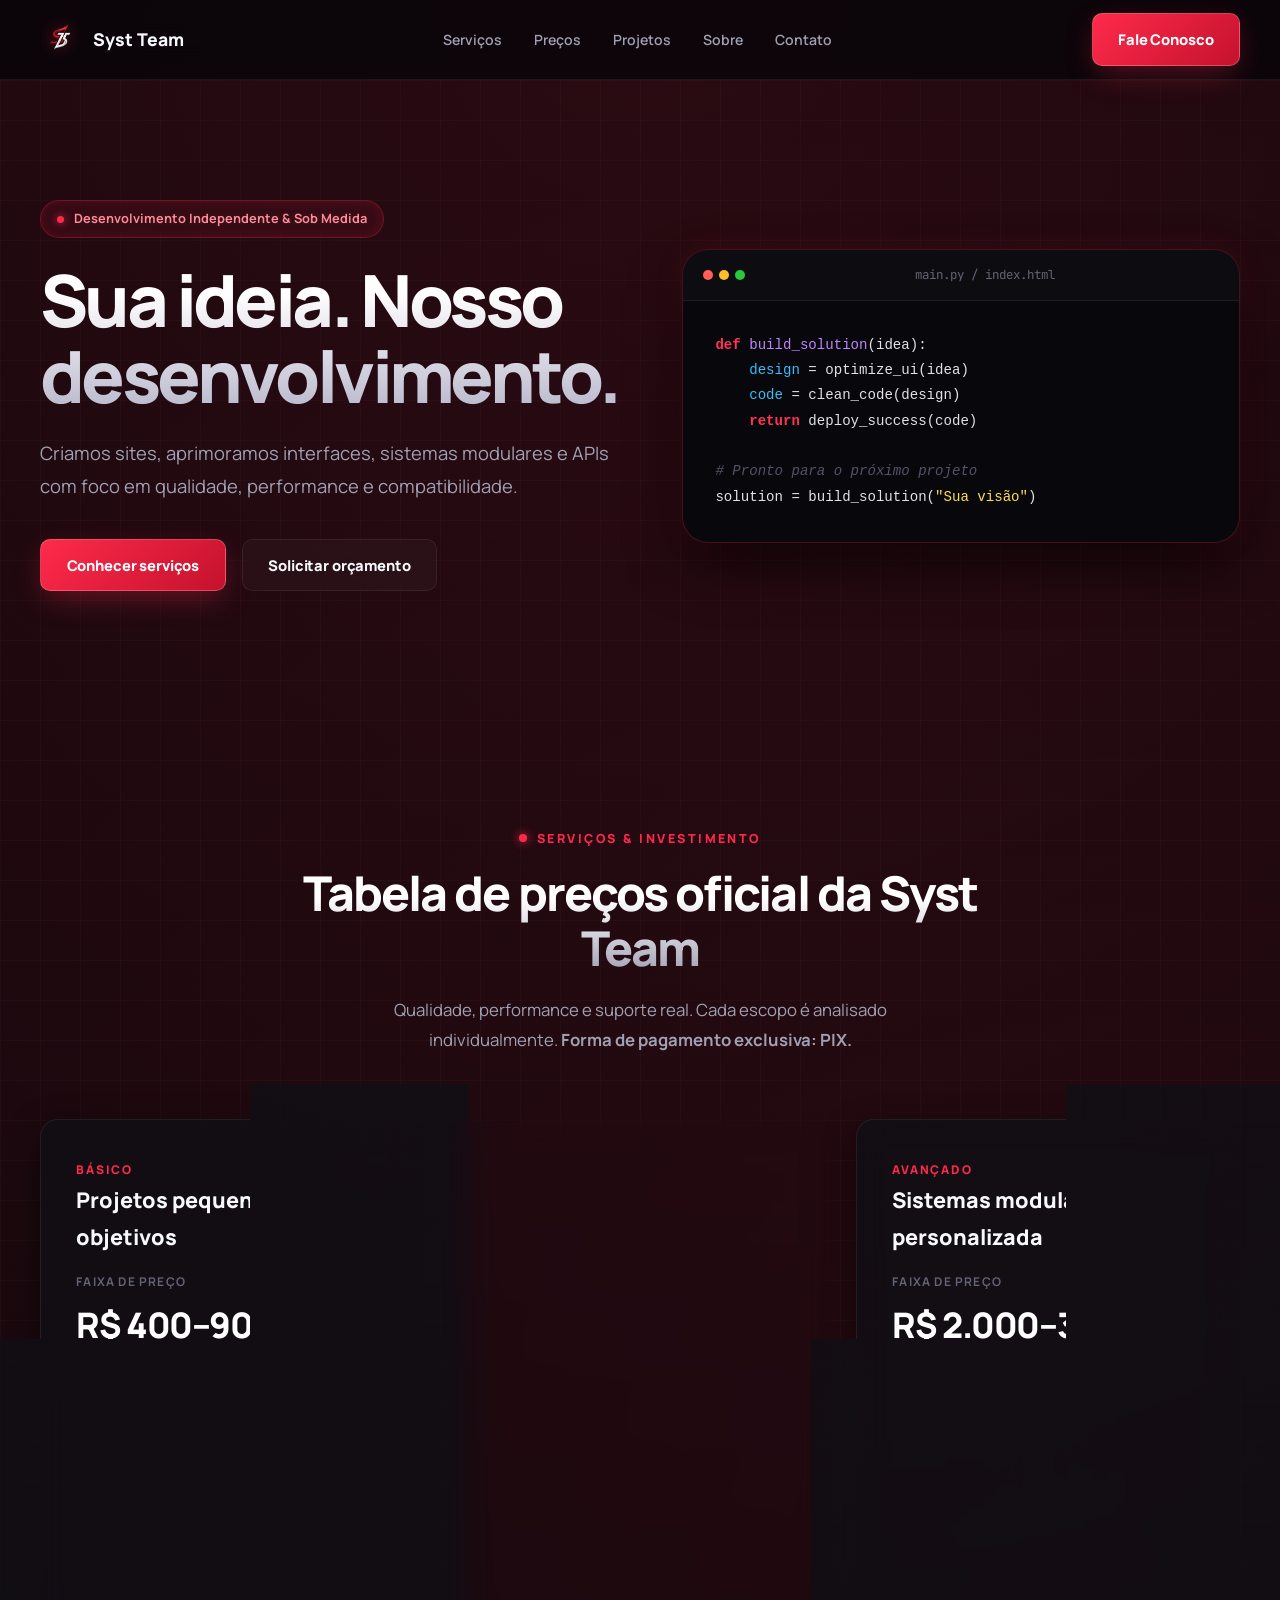
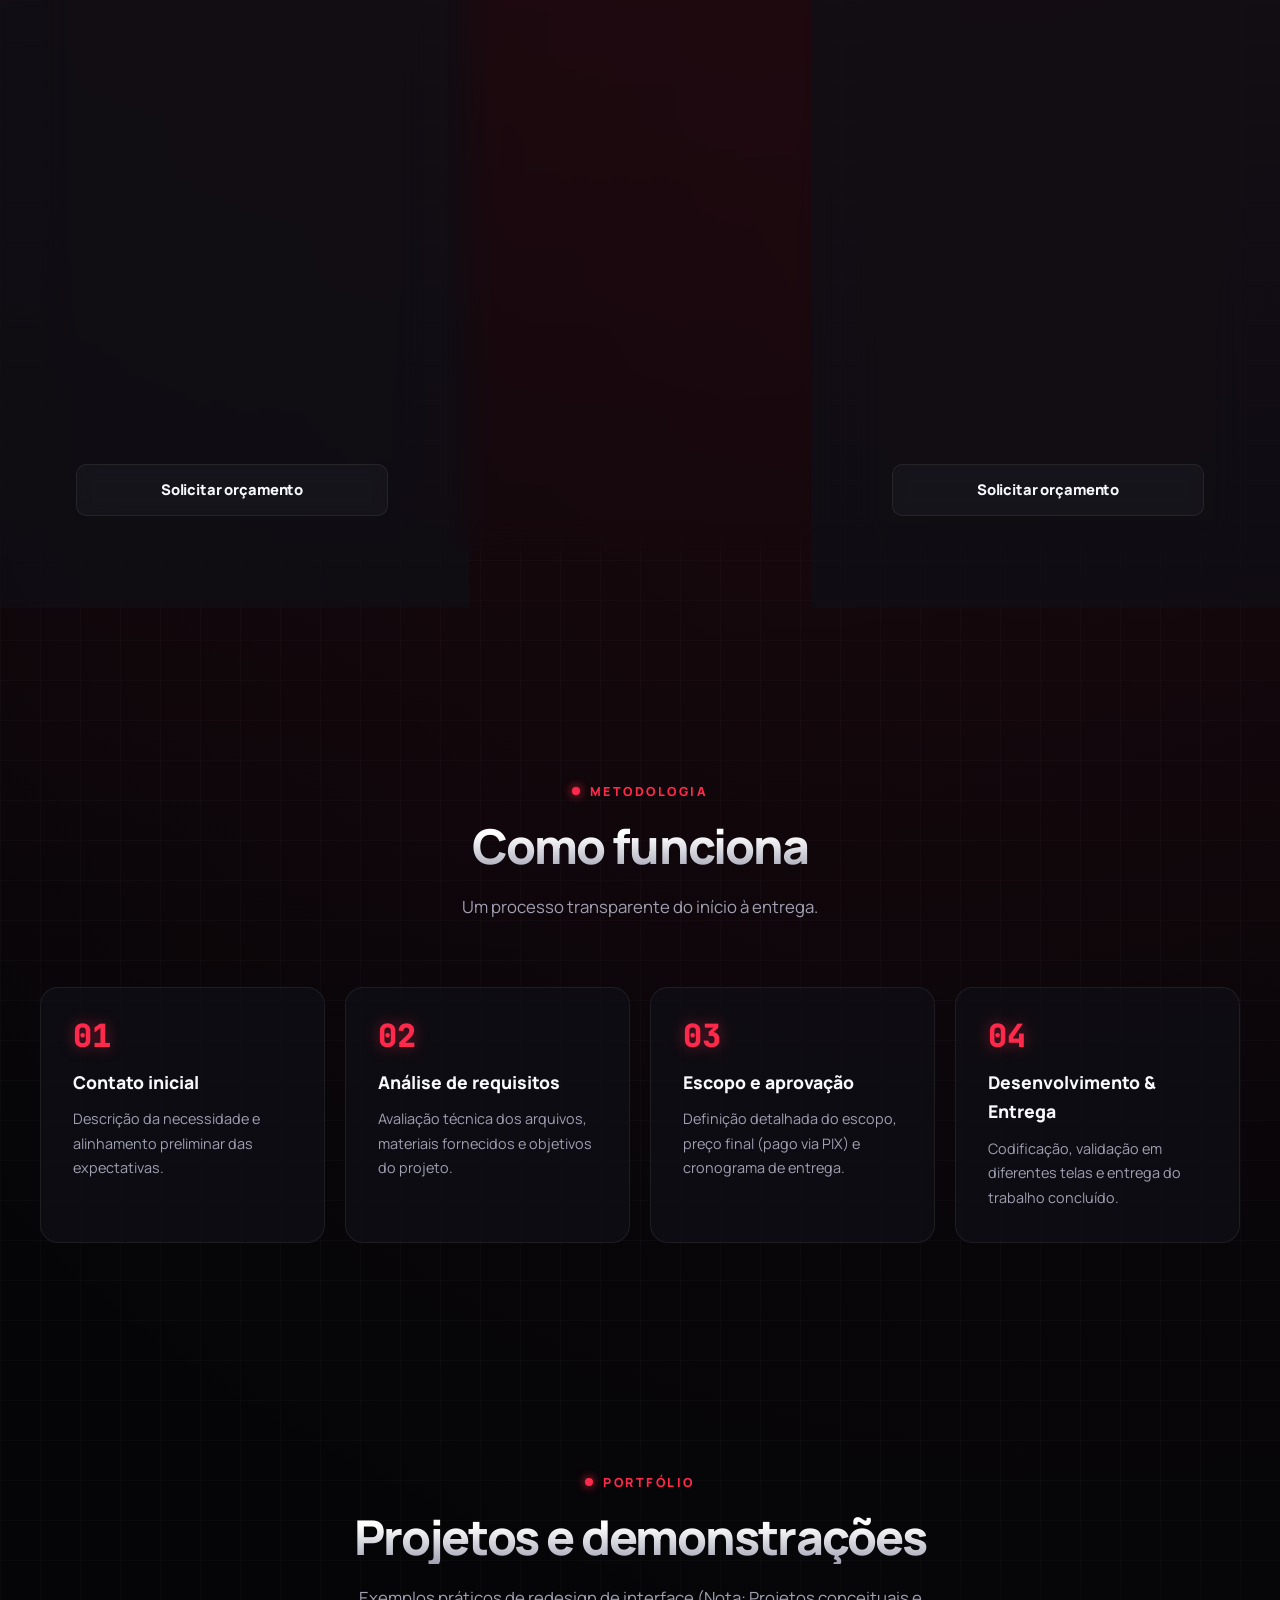
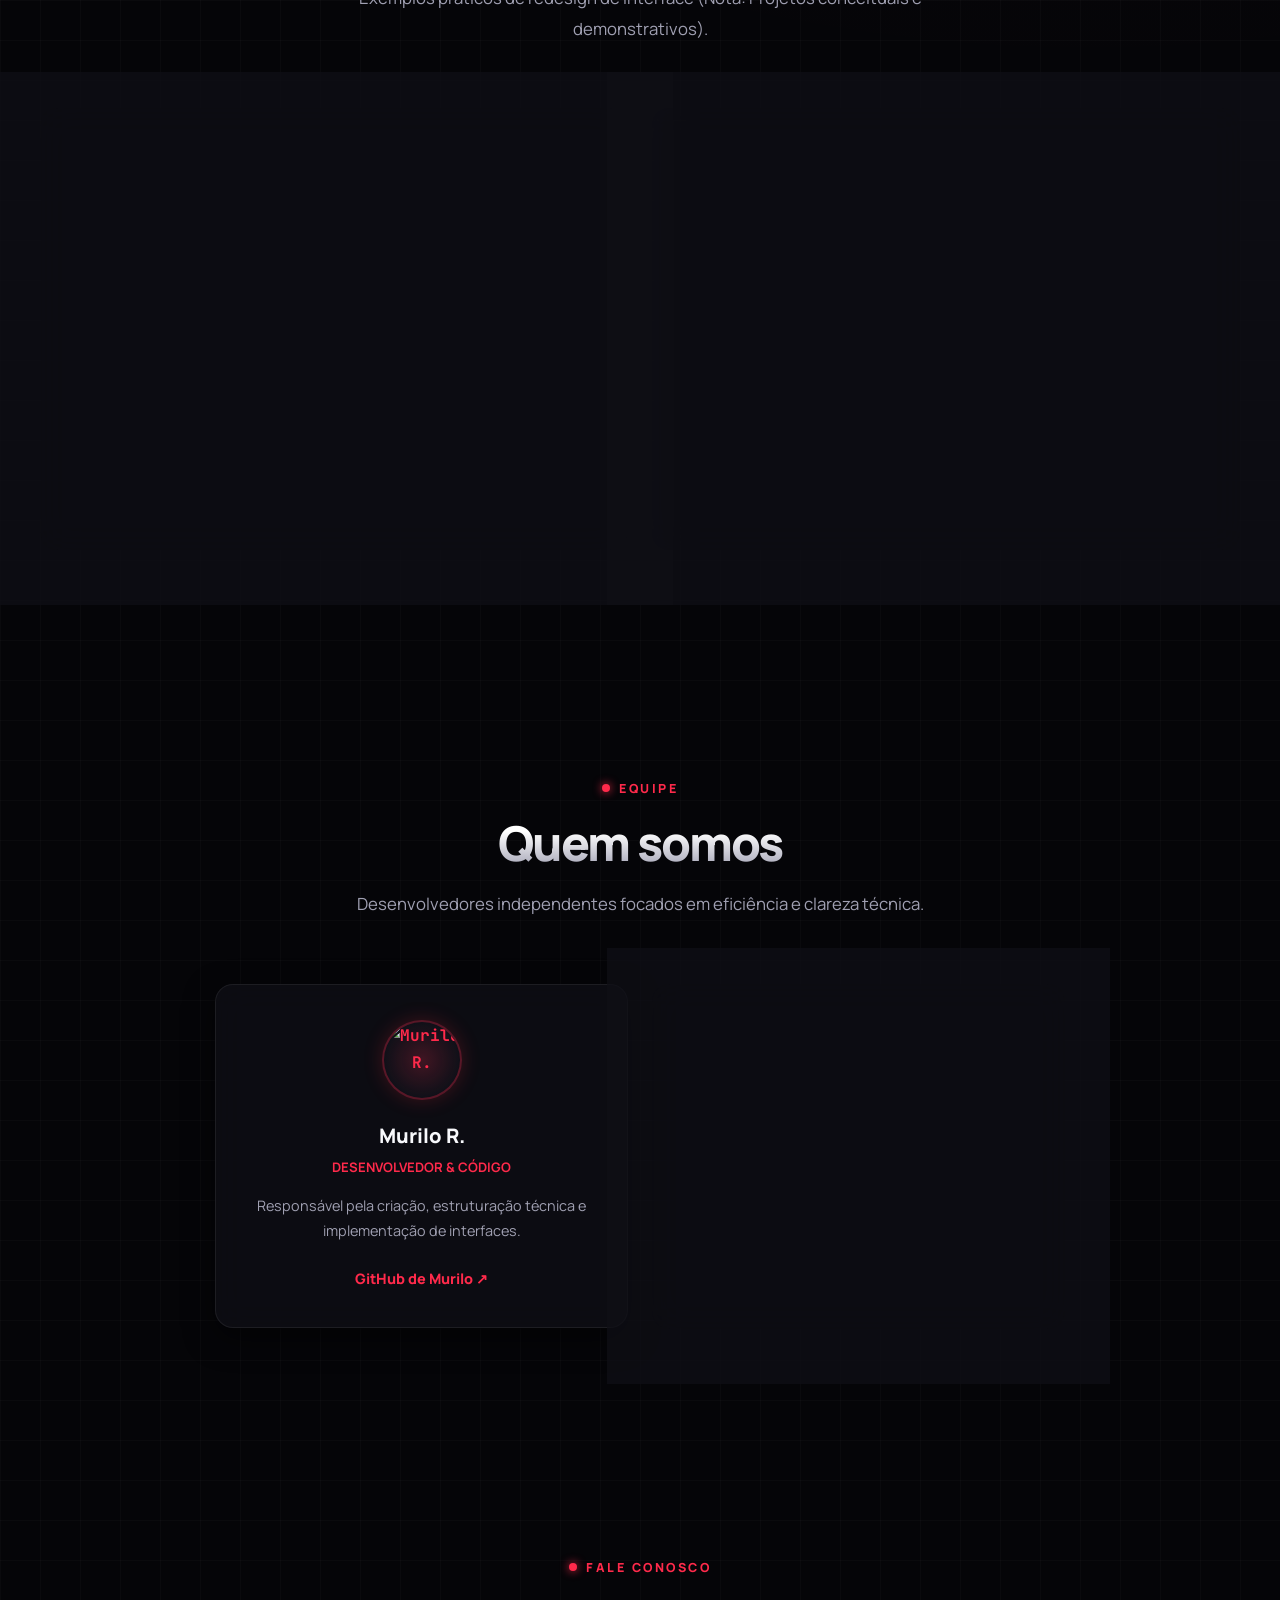
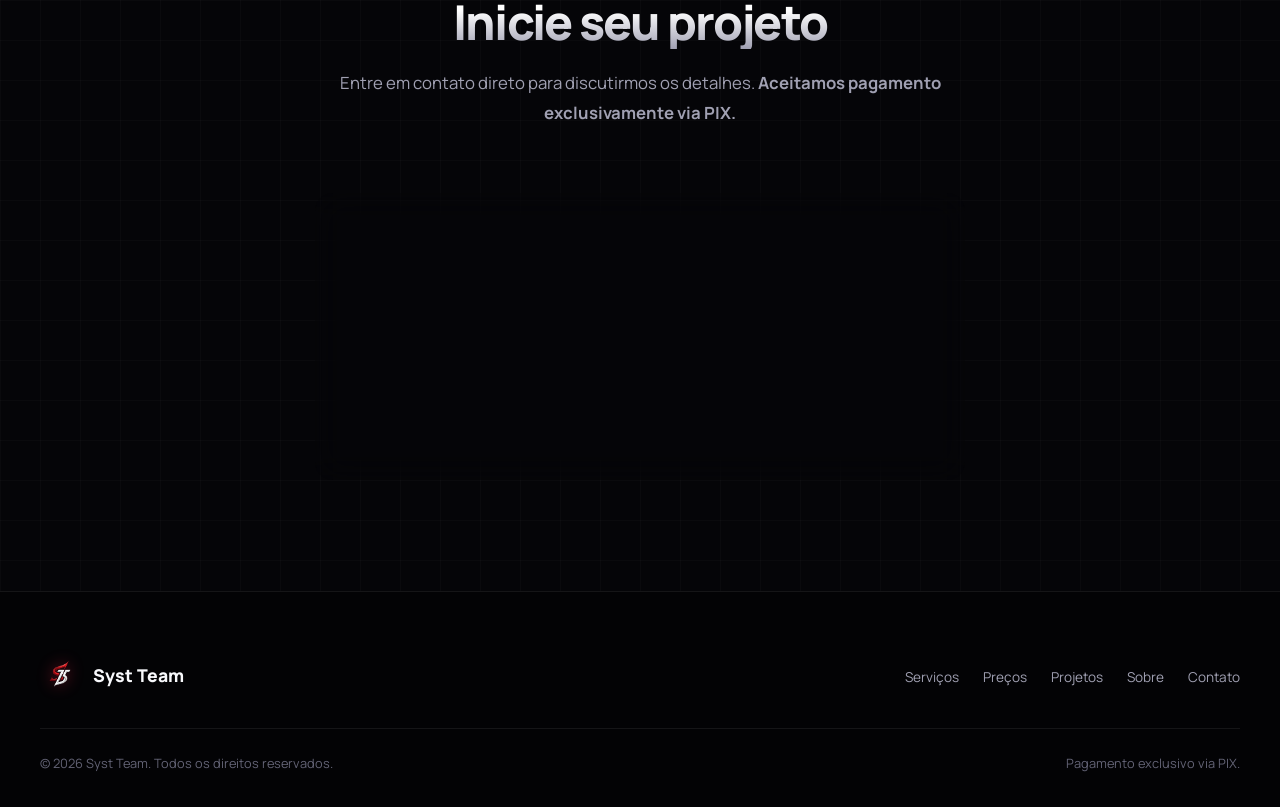
==== index.html @ 9646cb7a "Update index.html" ====
<!DOCTYPE html>
<html lang="pt-BR">
<head>
    <meta charset="UTF-8">
    <meta name="viewport" content="width=device-width, initial-scale=1.0">
    <meta name="theme-color" content="#0b0f0d">
    <title>Syst Team | Desenvolvimento Digital</title>

    <!-- Tipografia Manrope -->
    <link rel="preconnect" href="https://fonts.googleapis.com">
    <link rel="preconnect" href="https://fonts.gstatic.com" crossorigin>
    <link href="https://fonts.googleapis.com/css2?family=Manrope:wght@400;500;600;700;800&display=swap" rel="stylesheet">
    
    <!-- CSS Dinâmico: Já inicia carregando o mobile para evitar flash sem estilo -->
    <link id="theme-style" rel="stylesheet" href="style-mobile.css">

    <script>
        // Detector de Dispositivo / Tela para alternar para PC se necessário
        (function() {
            const isMobile = window.innerWidth <= 899 || /Android|webOS|iPhone|iPad|iPod|BlackBerry|IEMobile|Opera Mini/i.test(navigator.userAgent);
            if (!isMobile) {
                document.getElementById('theme-style').setAttribute('href', 'style-pc.css');
            }
        })();
    </script>

    <style>
        .logo-image { display: block; width: 40px; height: 40px; object-fit: contain; flex-shrink: 0; }
        .about-avatar { overflow: hidden; padding: 0; border-radius: 50%; }
        .about-avatar img { width: 100%; height: 100%; object-fit: cover; }
        .phone-copy-btn { width: 100%; border: 0; color: inherit; font: inherit; text-align: left; cursor: pointer; background: transparent; }
        .phone-copy-btn:focus-visible { outline: 2px solid #ff2a4b; outline-offset: 4px; }
        .phone-copy { display: inline-block; }
        .copy-feedback { display: block; margin-top: 4px; font-size: 0.8em; color: #ff2a4b; }
        
        /* Ajustes para múltiplas categorias nos cards de preço */
        .service-subcategories { display: flex; flex-direction: column; gap: 16px; margin-bottom: 20px; }
        .sub-item { border-top: 1px solid rgba(255, 255, 255, 0.1); padding-top: 12px; }
        .sub-item:first-child { border-top: none; padding-top: 0; }
        .sub-title { font-weight: 700; font-size: 0.95rem; color: #fff; margin-bottom: 4px; display: block; }
        .sub-price { color: #ff2a4b; font-weight: 600; font-size: 0.9rem; margin-left: 6px; }
        .sub-desc { font-size: 0.85rem; color: #aaa; margin: 0; }
    </style>
</head>
<body>

    <!-- 1. CABEÇALHO -->
    <header class="header" id="topo">
        <div class="container header-container">
            <a href="#topo" class="logo" aria-label="Syst Team, início">
                <img src="Syst_Logo.png" alt="Logo Syst Team" class="logo-image">
                <span class="logo-text">Syst Team</span>
            </a>

            <!-- Navegação desktop -->
            <nav class="nav-desktop" aria-label="Navegação principal">
                <ul class="nav-list">
                    <li><a href="#servicos" class="nav-link">Serviços</a></li>
                    <li><a href="#precos" class="nav-link">Preços</a></li>
                    <li><a href="#projetos" class="nav-link">Projetos</a></li>
                    <li><a href="#sobre" class="nav-link">Sobre</a></li>
                    <li><a href="#contato" class="nav-link">Contato</a></li>
                </ul>
            </nav>

            <div class="header-action">
                <a href="#contato" class="btn btn-primary">Fale Conosco</a>
            </div>

            <!-- Menu mobile -->
            <label for="menu-toggle" class="menu-btn" aria-label="Abrir menu">
                <span class="menu-icon"></span>
            </label>
            <input type="checkbox" id="menu-toggle" class="menu-toggle">

            <nav class="nav-mobile" aria-label="Navegação mobile">
                <ul class="nav-mobile-list">
                    <li><a href="#servicos" class="nav-mobile-link">Serviços</a></li>
                    <li><a href="#precos" class="nav-mobile-link">Preços</a></li>
                    <li><a href="#projetos" class="nav-mobile-link">Projetos</a></li>
                    <li><a href="#sobre" class="nav-mobile-link">Sobre</a></li>
                    <li><a href="#contato" class="nav-mobile-link">Contato</a></li>
                </ul>
            </nav>
        </div>
    </header>

    <main>
        <!-- 2. HERO -->
        <section class="hero">
            <div class="container hero-container">
                <div class="hero-content">
                    <span class="badge">Desenvolvimento Independente &amp; Sob Medida</span>
                    <h1 class="hero-title">Sua ideia. Nosso desenvolvimento.</h1>
                    <p class="hero-description">Criamos sites, aprimoramos interfaces, sistemas modulares e APIs com foco em qualidade, performance e compatibilidade.</p>
                    <div class="hero-buttons">
                        <a href="#servicos" class="btn btn-primary">Conhecer serviços</a>
                        <a href="#contato" class="btn btn-outline">Solicitar orçamento</a>
                    </div>
                </div>

                <div class="hero-visual" aria-hidden="true">
                    <div class="code-window">
                        <div class="window-header">
                            <span class="dot red"></span>
                            <span class="dot yellow"></span>
                            <span class="dot green"></span>
                            <span class="window-title">main.py / index.html</span>
                        </div>
                        <div class="window-body">
<pre><code><span class="token-keyword">def</span> <span class="token-func">build_solution</span>(idea):
    <span class="token-var">design</span> = optimize_ui(idea)
    <span class="token-var">code</span> = clean_code(design)
    <span class="token-keyword">return</span> deploy_success(code)

<span class="token-comment"># Pronto para o próximo projeto</span>
solution = build_solution(<span class="token-string">"Sua visão"</span>)</code></pre>
                        </div>
                    </div>
                </div>
            </div>
        </section>

        <!-- 3. SERVIÇOS E PREÇOS -->
        <section class="services section" id="servicos">
            <div class="container">
                <div class="section-header" id="precos">
                    <span class="section-tag">Serviços &amp; Investimento</span>
                    <h2 class="section-title">Tabela de preços oficial da Syst Team</h2>
                    <p class="section-subtitle">Qualidade, performance e suporte real. Cada escopo é analisado individualmente. <strong>Forma de pagamento exclusiva: PIX.</strong></p>
                </div>

                <div class="services-grid">
                    <!-- PLANO BÁSICO -->
                    <article class="card service-card">
                        <div class="card-header">
                            <span class="service-category">Básico</span>
                            <h3 class="service-title">Projetos pequenos e objetivos</h3>
                        </div>
                        <div class="card-body">
                            <div class="price-tag">
                                <span class="price-label">Faixa de preço</span>
                                <span class="price-value">R$ 400–900</span>
                            </div>
                            <p class="service-desc">Serviços incluídos nesta categoria:</p>
                            
                            <div class="service-subcategories">
                                <div class="sub-item">
                                    <span class="sub-title">Redesign de interface <span class="sub-price">R$ 400–800</span></span>
                                    <p class="sub-desc">Melhorias visuais em páginas existentes, CSS, responsividade e organização dos componentes.</p>
                                </div>
                                <div class="sub-item">
                                    <span class="sub-title">Landing page personalizada <span class="sub-price">R$ 600–900</span></span>
                                    <p class="sub-desc">Página única com identidade visual, seções, botões e links funcionais.</p>
                                </div>
                                <div class="sub-item">
                                    <span class="sub-title">Correções e otimização <span class="sub-price">R$ 400–700</span></span>
                                    <p class="sub-desc">Correção de bugs, ajustes de layout e melhorias pontuais de desempenho.</p>
                                </div>
                                <div class="sub-item">
                                    <span class="sub-title">Integração simples com WhatsApp <span class="sub-price">R$ 400–600</span></span>
                                    <p class="sub-desc">Botões de contato, mensagens pré-preenchidas e links dinâmicos.</p>
                                </div>
                            </div>

                            <ul class="service-notes">
                                <li><span>✓</span> <strong>Pagamento único via PIX.</strong></li>
                            </ul>
                        </div>
                        <div class="card-footer">
                            <a href="#contato" class="btn btn-outline full-width">Solicitar orçamento</a>
                        </div>
                    </article>

                    <!-- PLANO INTERMEDIÁRIO -->
                    <article class="card service-card featured-card">
                        <div class="card-header">
                            <span class="service-category">Intermediário</span>
                            <h3 class="service-title">Sites completos e funcionalidades personalizadas</h3>
                        </div>
                        <div class="card-body">
                            <div class="price-tag">
                                <span class="price-label">Faixa de preço</span>
                                <span class="price-value">R$ 900–2.000</span>
                            </div>
                            <p class="service-desc">Serviços incluídos nesta categoria:</p>

                            <div class="service-subcategories">
                                <div class="sub-item">
                                    <span class="sub-title">Site institucional personalizado <span class="sub-price">R$ 1.200–2.000</span></span>
                                    <p class="sub-desc">Múltiplas páginas, navegação, responsividade, identidade visual e formulários.</p>
                                </div>
                                <div class="sub-item">
                                    <span class="sub-title">Painel administrativo <span class="sub-price">R$ 1.200–2.000</span></span>
                                    <p class="sub-desc">Interface administrativa, listagens, formulários e operações CRUD básicas (quando compatíveis com o backend).</p>
                                </div>
                                <div class="sub-item">
                                    <span class="sub-title">Integração com servidor ou API <span class="sub-price">R$ 900–1.800</span></span>
                                    <p class="sub-desc">Comunicação com endpoints existentes, tratamento de respostas, erros e validação de dados.</p>
                                </div>
                                <div class="sub-item">
                                    <span class="sub-title">Automação de formulários e pedidos <span class="sub-price">R$ 900–1.800</span></span>
                                    <p class="sub-desc">Fluxos de envio, validação, organização de pedidos e integração com serviços existentes.</p>
                                </div>
                            </div>

                            <ul class="service-notes">
                                <li><span>✓</span> <strong>Pagamento único via PIX.</strong></li>
                            </ul>
                        </div>
                        <div class="card-footer">
                            <a href="#contato" class="btn btn-primary full-width">Solicitar orçamento</a>
                        </div>
                    </article>

                    <!-- PLANO AVANÇADO -->
                    <article class="card service-card">
                        <div class="card-header">
                            <span class="service-category">Avançado</span>
                            <h3 class="service-title">Sistemas modulares e lógica personalizada</h3>
                        </div>
                        <div class="card-body">
                            <div class="price-tag">
                                <span class="price-label">Faixa de preço</span>
                                <span class="price-value">R$ 2.000–3.500</span>
                            </div>
                            <p class="service-desc">Serviços incluídos nesta categoria:</p>

                            <div class="service-subcategories">
                                <div class="sub-item">
                                    <span class="sub-title">Sistema web sob medida <span class="sub-price">R$ 2.000–3.500</span></span>
                                    <p class="sub-desc">Aplicação com múltiplos módulos, regras de negócio e fluxos personalizados, dentro de escopo definido.</p>
                                </div>
                                <div class="sub-item">
                                    <span class="sub-title">Painel com autenticação e permissões <span class="sub-price">R$ 2.000–3.500</span></span>
                                    <p class="sub-desc">Login, sessões, controle de acesso e área administrativa com backend e persistência compatíveis.</p>
                                </div>
                                <div class="sub-item">
                                    <span class="sub-title">Integração avançada com API <span class="sub-price">R$ 2.000–3.500</span></span>
                                    <p class="sub-desc">Integração entre módulos, múltiplos endpoints, tratamento de falhas e sincronização de dados de escopo limitado.</p>
                                </div>
                                <div class="sub-item">
                                    <span class="sub-title">Sistema de pedidos com painel <span class="sub-price">R$ 2.500–3.500</span></span>
                                    <p class="sub-desc">Interface de pedidos, gerenciamento administrativo e integração com um servidor existente.</p>
                                </div>
                            </div>

                            <ul class="service-notes">
                                <li><span>✓</span> <strong>Pagamento único via PIX.</strong></li>
                            </ul>
                        </div>
                        <div class="card-footer">
                            <a href="#contato" class="btn btn-outline full-width">Solicitar orçamento</a>
                        </div>
                    </article>
                </div>
            </div>
        </section>

        <!-- 4. COMO FUNCIONA -->
        <section class="process section">
            <div class="container">
                <div class="section-header">
                    <span class="section-tag">Metodologia</span>
                    <h2 class="section-title">Como funciona</h2>
                    <p class="section-subtitle">Um processo transparente do início à entrega.</p>
                </div>

                <div class="process-grid">
                    <div class="process-step">
                        <span class="step-number">01</span>
                        <h3 class="step-title">Contato inicial</h3>
                        <p class="step-desc">Descrição da necessidade e alinhamento preliminar das expectativas.</p>
                    </div>
                    <div class="process-step">
                        <span class="step-number">02</span>
                        <h3 class="step-title">Análise de requisitos</h3>
                        <p class="step-desc">Avaliação técnica dos arquivos, materiais fornecidos e objetivos do projeto.</p>
                    </div>
                    <div class="process-step">
                        <span class="step-number">03</span>
                        <h3 class="step-title">Escopo e aprovação</h3>
                        <p class="step-desc">Definição detalhada do escopo, preço final (pago via PIX) e cronograma de entrega.</p>
                    </div>
                    <div class="process-step">
                        <span class="step-number">04</span>
                        <h3 class="step-title">Desenvolvimento &amp; Entrega</h3>
                        <p class="step-desc">Codificação, validação em diferentes telas e entrega do trabalho concluído.</p>
                    </div>
                </div>
            </div>
        </section>

        <!-- 5. PROJETOS E DEMONSTRAÇÕES -->
        <section class="projects section" id="projetos">
            <div class="container">
                <div class="section-header">
                    <span class="section-tag">Portfólio</span>
                    <h2 class="section-title">Projetos e demonstrações</h2>
                    <p class="section-subtitle">Exemplos práticos de redesign de interface (Nota: Projetos conceituais e demonstrativos).</p>
                </div>

                <div class="projects-grid">
                    <div class="card project-card">
                        <div class="project-image-wrapper">
                            <img src="Cafeteria_Antes.png" alt="Cafeteria Antes">
                        </div>
                        <div class="project-content">
                            <span class="service-category">Conceito · Cafeteria Local</span>
                            <h3 class="project-title">Cafeteria Local (Antes)</h3>
                            <p class="project-desc">Estrutura original simulada com layout engessado e problemas de responsividade.</p>
                            <a href="Cafeteria_Antes.html" class="project-link" target="_blank" rel="noopener noreferrer">Ver Versão Desatualizada &rarr;</a>
                        </div>
                    </div>

                    <div class="card project-card">
                        <div class="project-image-wrapper">
                            <img src="Cafeteria_Depois.png" alt="Cafeteria Depois">
                        </div>
                        <div class="project-content">
                            <span class="service-category">Conceito · Cafeteria Local</span>
                            <h3 class="project-title">Cafeteria Local (Depois)</h3>
                            <p class="project-desc">Redesign completo aplicado com melhorias reais de interface e paleta moderna.</p>
                            <a href="Cafeteria_Depois.html" class="project-link" target="_blank" rel="noopener noreferrer">Ver Versão Moderna e Atualizada &rarr;</a>
                        </div>
                    </div>
                </div>
            </div>
        </section>

        <!-- 6. QUEM SOMOS -->
        <section class="about section" id="sobre">
            <div class="container">
                <div class="section-header">
                    <span class="section-tag">Equipe</span>
                    <h2 class="section-title">Quem somos</h2>
                    <p class="section-subtitle">Desenvolvedores independentes focados em eficiência e clareza técnica.</p>
                </div>

                <div class="about-grid">
                    <div class="card about-card">
                        <div class="about-avatar">
                            <img src="https://github.com/ribasdev22.png" alt="Murilo R.">
                        </div>
                        <h3 class="about-name">Murilo R.</h3>
                        <p class="about-role">Desenvolvedor &amp; Código</p>
                        <p class="about-bio">Responsável pela criação, estruturação técnica e implementação de interfaces.</p>
                        <a class="project-link" href="https://github.com/ribasdev22" target="_blank" rel="noopener noreferrer">GitHub de Murilo ↗</a>
                    </div>

                    <div class="card about-card">
                        <div class="about-avatar">
                            <img src="Juliano_pfp.png" alt="Juliano S.">
                        </div>
                        <h3 class="about-name">Juliano S.</h3>
                        <p class="about-role">Atendimento &amp; Relacionamento</p>
                        <p class="about-bio">Responsável pelo primeiro contato, alinhamento de expectativas e suporte.</p>
                        <a class="project-link" href="https://instagram.com/jesko.xz" target="_blank" rel="noopener noreferrer">Instagram de Juliano ↗</a>
                    </div>
                </div>
            </div>
        </section>

        <!-- 7. CONTATO -->
        <section class="contact section" id="contato">
            <div class="container">
                <div class="section-header">
                    <span class="section-tag">Fale Conosco</span>
                    <h2 class="section-title">Inicie seu projeto</h2>
                    <p class="section-subtitle">Entre em contato direto para discutirmos os detalhes. <strong>Aceitamos pagamento exclusivamente via PIX.</strong></p>
                </div>

                <div class="contact-card-wrapper">
                    <div class="card contact-card">
                        <div class="contact-options">
                            <button type="button" class="contact-btn phone-copy-btn" id="copy-phone" data-phone="+556792851922" aria-label="Copiar telefone">
                                <span class="contact-icon">📱</span>
                                <div>
                                    <strong>Telefone</strong>
                                    <span class="phone-copy">+55 67 9285-1922</span>
                                    <span class="copy-feedback" id="copy-feedback" aria-live="polite"></span>
                                </div>
                            </button>

                            <a href="https://github.com/systteamofficial-crypto" class="contact-btn" target="_blank" rel="noopener noreferrer">
                                <span class="contact-icon">💻</span>
                                <div>
                                    <strong>GitHub da Syst Team</strong>
                                    <span>github.com/systteamofficial-crypto</span>
                                </div>
                            </a>
                        </div>
                    </div>
                </div>
            </div>
        </section>
    </main>

    <!-- 8. RODAPÉ -->
    <footer class="footer">
        <div class="container">
            <div class="footer-top">
                <a href="#topo" class="logo" aria-label="Início">
                    <img src="Syst_Logo.png" alt="Logo" class="logo-image">
                    <span class="logo-text">Syst Team</span>
                </a>
                <ul class="footer-nav">
                    <li><a href="#servicos">Serviços</a></li>
                    <li><a href="#precos">Preços</a></li>
                    <li><a href="#projetos">Projetos</a></li>
                    <li><a href="#sobre">Sobre</a></li>
                    <li><a href="#contato">Contato</a></li>
                </ul>
            </div>
            <div class="footer-bottom">
                <p>&copy; 2026 Syst Team. Todos os direitos reservados.</p>
                <p>Pagamento exclusivo via PIX.</p>
            </div>
        </div>
    </footer>

    <script>
        // Script para cópia do telefone
        (() => {
            const copyButton = document.getElementById("copy-phone");
            const feedback = document.getElementById("copy-feedback");
            if (!copyButton || !feedback) return;

            copyButton.addEventListener("click", async () => {
                const phone = copyButton.dataset.phone;
                try {
                    await navigator.clipboard.writeText(phone);
                    feedback.textContent = "Número copiado!";
                } catch (error) {
                    feedback.textContent = "Erro ao copiar: " + phone;
                }
            });
        })();
    </script>
</body>
</html>
---- style-mobile.css ----
/* ==========================================================================
   SYST TEAM · ULTRA DARK CRIMSON UI (VERSÃO MOBILE OTIMIZADA)
   ========================================================================== */

@import url('https://fonts.googleapis.com/css2?family=Manrope:wght@400;500;600;700;800&family=JetBrains+Mono:ital,wght@0,400;0,700;1,400&display=swap');

:root {
    color-scheme: dark;
    --bg-primary: #050508;
    --bg-secondary: #0a0a0f;
    --card-bg: rgba(15, 15, 22, 0.85);
    --card-bg-hover: rgba(22, 22, 32, 0.95);
    --accent: #ff2a4b;
    --accent-hover: #ff4d66;
    --accent-glow: rgba(255, 42, 75, 0.45);
    --accent-soft: rgba(255, 42, 75, 0.08);
    --accent-border: rgba(255, 42, 75, 0.3);
    --text-main: #f8f9fc;
    --text-muted: #a0a0b2;
    --text-subtle: #636375;
    --border-color: rgba(255, 255, 255, 0.07);
    --border-hover: rgba(255, 42, 75, 0.5);
    --font-main: 'Manrope', -apple-system, BlinkMacSystemFont, 'Segoe UI', Roboto, sans-serif;
    --font-code: 'JetBrains Mono', ui-monospace, Consolas, monospace;
    --radius-sm: 10px;
    --radius: 16px;
    --shadow-card: 0 20px 40px -15px rgba(0, 0, 0, 0.7);
    --shadow-red: 0 10px 30px -5px rgba(255, 42, 75, 0.35);
    --transition: 250ms cubic-bezier(0.16, 1, 0.3, 1);
}

*, *::before, *::after {
    box-sizing: border-box;
    margin: 0;
    padding: 0;
}

html {
    scroll-behavior: smooth;
    scroll-padding-top: 80px;
}

body {
    width: 100%;
    min-width: 320px;
    overflow-x: hidden;
    background-color: var(--bg-primary);
    background-image: 
        radial-gradient(circle at 50% 0%, rgba(255, 42, 75, 0.12) 0%, transparent 45%),
        linear-gradient(rgba(255, 255, 255, 0.015) 1px, transparent 1px),
        linear-gradient(90deg, rgba(255, 255, 255, 0.015) 1px, transparent 1px);
    background-size: 100% 100%, 32px 32px, 32px 32px;
    color: var(--text-main);
    font-family: var(--font-main);
    font-size: 0.95rem;
    line-height: 1.65;
    -webkit-font-smoothing: antialiased;
}

::selection { color: #fff; background: var(--accent); }
ul { list-style: none; }
a { color: inherit; text-decoration: none; }
button { -webkit-tap-highlight-color: transparent; cursor: pointer; font: inherit; }
img { display: block; max-width: 100%; height: auto; }

.container {
    width: min(100% - 2rem, 1140px);
    margin-inline: auto;
}

.section {
    position: relative;
    padding: 3.5rem 0;
}

/* HEADER MOBILE */
.header {
    position: sticky;
    z-index: 1000;
    top: 0;
    display: flex;
    height: 70px;
    align-items: center;
    border-bottom: 1px solid var(--border-color);
    background: rgba(5, 5, 8, 0.92);
    backdrop-filter: blur(16px);
}

.header-container {
    display: flex;
    align-items: center;
    justify-content: space-between;
    width: 100%;
}

.logo {
    display: inline-flex;
    align-items: center;
    gap: 0.6rem;
    color: var(--text-main);
    font-size: 1rem;
    font-weight: 800;
}

.logo-image { width: 34px; height: 34px; object-fit: contain; }
.logo-mark { color: var(--accent); font-family: var(--font-code); }

.nav-desktop, .header-action { display: none; }

.menu-toggle { display: none; }

.menu-btn {
    display: flex;
    width: 40px;
    height: 40px;
    align-items: center;
    justify-content: center;
    border: 1px solid var(--border-color);
    border-radius: 10px;
    background: var(--card-bg);
}

.menu-icon, .menu-icon::before, .menu-icon::after {
    position: relative;
    width: 18px;
    height: 2px;
    border-radius: 99px;
    background: var(--text-main);
    transition: all var(--transition);
}

.menu-icon::before, .menu-icon::after { position: absolute; left: 0; content: ''; }
.menu-icon::before { top: -5px; }
.menu-icon::after { top: 5px; }

.nav-mobile {
    position: fixed;
    top: 70px;
    right: 1rem;
    left: 1rem;
    z-index: 999;
    visibility: hidden;
    max-height: calc(100vh - 90px);
    overflow-y: auto;
    padding: 1rem;
    transform: translateY(-10px);
    border: 1px solid var(--border-color);
    border-radius: var(--radius);
    background: rgba(10, 10, 15, 0.98);
    backdrop-filter: blur(20px);
    box-shadow: 0 25px 50px rgba(0, 0, 0, 0.85);
    opacity: 0;
    transition: all 250ms ease-in-out;
}

.nav-mobile-list { display: flex; flex-direction: column; gap: 0.4rem; }
.nav-mobile-link { display: block; padding: 0.85rem 1rem; border-radius: 8px; color: var(--text-muted); font-size: 0.95rem; font-weight: 700; }
.nav-mobile-link:active { background: var(--accent-soft); color: var(--accent); }

.menu-toggle:checked ~ .nav-mobile { visibility: visible; transform: translateY(0); opacity: 1; }
.menu-toggle:checked + .menu-btn .menu-icon { background: transparent; }
.menu-toggle:checked + .menu-btn .menu-icon::before { top: 0; transform: rotate(45deg); }
.menu-toggle:checked + .menu-btn .menu-icon::after { top: 0; transform: rotate(-45deg); }

/* TIPOGRAFIA & COMPONENTES MOBILE */
.section-header { width: 100%; max-width: 720px; margin: 0 auto 2rem; text-align: center; padding: 0 0.5rem; }
.section-tag { display: inline-flex; align-items: center; gap: 0.5rem; margin-bottom: 0.8rem; color: var(--accent); font-size: 0.72rem; font-weight: 800; letter-spacing: 0.18em; text-transform: uppercase; }
.section-tag::before { width: 7px; height: 7px; border-radius: 50%; background: var(--accent); content: ''; }
.section-title { margin-bottom: 0.9rem; background: linear-gradient(180deg, #ffffff 30%, #a0a0b2 100%); -webkit-background-clip: text; -webkit-text-fill-color: transparent; font-size: clamp(1.8rem, 7vw, 2.4rem); font-weight: 800; line-height: 1.15; }
.section-subtitle { max-width: 600px; margin-inline: auto; color: var(--text-muted); font-size: 0.9rem; line-height: 1.6; }
.badge { display: inline-flex; align-items: center; gap: 0.5rem; margin-bottom: 1.2rem; padding: 0.4rem 0.9rem; border: 1px solid var(--accent-border); border-radius: 999px; background: var(--accent-soft); color: #ff8899; font-size: 0.75rem; font-weight: 700; }
.badge::before { width: 6px; height: 6px; border-radius: 50%; background: var(--accent); content: ''; }

.btn { display: inline-flex; min-height: 46px; align-items: center; justify-content: center; gap: 0.5rem; padding: 0.75rem 1.4rem; border-radius: var(--radius-sm); font-size: 0.9rem; font-weight: 800; width: 100%; }
.btn:active { transform: scale(0.98); }
.btn-primary { background: linear-gradient(135deg, var(--accent) 0%, #c4122d 100%); color: #fff; box-shadow: var(--shadow-red); }
.btn-outline { border: 1px solid var(--border-color); background: rgba(255, 255, 255, 0.03); color: var(--text-main); }
.full-width { width: 100%; }

.card { display: flex; flex-direction: column; height: 100%; overflow: hidden; border: 1px solid var(--border-color); border-radius: var(--radius); background: var(--card-bg); box-shadow: var(--shadow-card); }

/* HERO MOBILE */
.hero { padding: 2.5rem 0 3.5rem; }
.hero-container { display: flex; flex-direction: column; gap: 2rem; }
.hero-title { font-size: clamp(2.2rem, 8.5vw, 2.8rem); letter-spacing: -0.045em; line-height: 1.1; margin-bottom: 0.8rem; }
.hero-description { font-size: 0.95rem; line-height: 1.7; margin-bottom: 1.5rem; color: var(--text-muted); }
.hero-buttons { display: flex; flex-direction: column; gap: 0.8rem; width: 100%; }

.code-window { width: 100%; overflow: hidden; border: 1px solid rgba(255, 42, 75, 0.25); border-radius: var(--radius); background: #08080c; box-shadow: 0 15px 40px rgba(0, 0, 0, 0.6); }
.window-header { display: flex; align-items: center; padding: 0.75rem 1rem; border-bottom: 1px solid var(--border-color); background: rgba(255, 255, 255, 0.02); }
.dot { width: 8px; height: 8px; margin-right: 5px; border-radius: 50%; }
.dot.red { background: #ff5f56; }
.dot.yellow { background: #ffbd2e; }
.dot.green { background: #27c93f; }
.window-title { margin-inline: auto; color: var(--text-subtle); font-family: var(--font-code); font-size: 0.7rem; }
.window-body { padding: 1rem; color: #e1e1e6; font-family: var(--font-code); font-size: 0.75rem; line-height: 1.7; overflow-x: auto; }

.token-keyword { color: #ff3355; font-weight: bold; }
.token-func { color: #c084fc; }
.token-var { color: #38bdf8; }
.token-string { color: #fde047; }
.token-comment { color: #525266; font-style: italic; }

/* GRIDS MOBILE (1 coluna) */
.services-grid, .process-grid, .projects-grid, .about-grid {
    display: grid;
    grid-template-columns: 1fr;
    gap: 1.25rem;
}

.service-card { padding: 1.5rem; }
.featured-card { border-color: var(--accent-border); background: linear-gradient(160deg, rgba(255, 42, 75, 0.06) 0%, var(--card-bg) 60%); }
.service-category { margin-bottom: 0.5rem; color: var(--accent); font-size: 0.7rem; font-weight: 800; letter-spacing: 0.15em; text-transform: uppercase; }
.service-title { margin-bottom: 0.8rem; font-size: 1.15rem; font-weight: 800; }
.price-tag { margin-bottom: 1rem; padding-bottom: 1rem; border-bottom: 1px solid var(--border-color); }
.price-label { display: block; color: var(--text-subtle); font-size: 0.7rem; font-weight: 700; text-transform: uppercase; letter-spacing: 0.1em; margin-bottom: 0.2rem; }
.price-value { color: #fff; font-size: 1.7rem; font-weight: 800; }
.service-desc { margin-bottom: 1rem; color: var(--text-muted); font-size: 0.85rem; }

/* SUBCATEGORIAS MOBILE */
.service-subcategories {
    display: flex;
    flex-direction: column;
    gap: 12px;
    margin-bottom: 1.2rem;
}

.sub-item {
    border-top: 1px solid rgba(255, 255, 255, 0.06);
    padding-top: 8px;
}

.sub-item:first-child {
    border-top: none;
    padding-top: 0;
}

.sub-title {
    font-weight: 700;
    font-size: 0.85rem;
    color: #fff;
    margin-bottom: 2px;
    display: block;
}

.sub-price {
    color: var(--accent);
    font-weight: 700;
    font-size: 0.8rem;
    margin-left: 4px;
    font-family: var(--font-code);
}

.sub-desc {
    font-size: 0.78rem;
    color: var(--text-muted);
    line-height: 1.45;
    margin: 0;
}

.service-notes { margin-bottom: 1.2rem; }
.service-notes li { display: flex; align-items: center; gap: 0.5rem; margin-bottom: 0.4rem; color: var(--text-muted); font-size: 0.8rem; }
.service-notes span { color: var(--accent); font-weight: 900; }
.service-card .card-footer { margin-top: auto; width: 100%; }

.process-step { padding: 1.4rem; border: 1px solid var(--border-color); border-radius: var(--radius); background: var(--card-bg); }
.step-number { display: block; margin-bottom: 0.6rem; color: var(--accent); font-family: var(--font-code); font-size: 1.5rem; font-weight: 800; }
.step-title { margin-bottom: 0.4rem; font-size: 1rem; font-weight: 800; }
.step-desc { color: var(--text-muted); font-size: 0.83rem; }

.project-image-wrapper { width: 100%; height: 180px; overflow: hidden; border-bottom: 1px solid var(--border-color); background: #07070b; }
.project-image-wrapper img { width: 100%; height: 100%; object-fit: cover; object-position: top center; }
.project-content { display: flex; flex-direction: column; flex-grow: 1; padding: 1.2rem; }
.project-title { margin-bottom: 0.4rem; font-size: 1.05rem; font-weight: 800; }
.project-desc { margin-bottom: 1rem; color: var(--text-muted); font-size: 0.85rem; }
.project-link { display: inline-flex; align-items: center; gap: 0.4rem; margin-top: auto; color: var(--accent); font-size: 0.85rem; font-weight: 800; }

.about-card { display: flex; flex-direction: column; align-items: center; padding: 1.5rem; text-align: center; }
.about-avatar { display: flex; width: 72px; height: 72px; align-items: center; justify-content: center; margin: 0 auto 1rem; overflow: hidden; border: 2px solid var(--accent-border); border-radius: 50%; background: #101018; }
.about-avatar img { width: 100%; height: 100%; object-fit: cover; }
.about-name { margin-bottom: 0.15rem; font-size: 1.1rem; font-weight: 800; }
.about-role { margin-bottom: 0.8rem; color: var(--accent); font-size: 0.75rem; font-weight: 700; text-transform: uppercase; }
.about-bio { margin-bottom: 1rem; color: var(--text-muted); font-size: 0.85rem; }
.about-card .project-link { margin-top: auto; justify-content: center; }

.contact-card-wrapper { width: 100%; max-width: 600px; margin-inline: auto; }
.contact-card { padding: 1.2rem; background: linear-gradient(180deg, rgba(255, 42, 75, 0.05) 0%, var(--card-bg) 100%); }
.contact-options { display: flex; flex-direction: column; gap: 0.75rem; }
.contact-btn { display: flex; align-items: center; gap: 0.9rem; width: 100%; padding: 0.9rem; border: 1px solid var(--border-color); border-radius: var(--radius-sm); background: rgba(255, 255, 255, 0.02); text-align: left; }
.contact-icon { display: flex; width: 38px; height: 38px; flex-shrink: 0; align-items: center; justify-content: center; border: 1px solid var(--border-color); border-radius: 9px; background: rgba(255, 255, 255, 0.03); color: var(--accent); font-size: 1rem; }
.contact-btn strong { display: block; color: var(--text-main); font-size: 0.88rem; }
.contact-btn span:not(.contact-icon) { color: var(--text-muted); font-family: var(--font-code); font-size: 0.72rem; word-break: break-all; }
.copy-feedback { display: block; margin-top: 0.2rem; color: var(--accent); font-size: 0.72rem; font-weight: 700; }

.footer { padding: 2.5rem 0 1.5rem; border-top: 1px solid var(--border-color); background: #030305; }
.footer-top { display: flex; flex-direction: column; align-items: center; gap: 1.2rem; }
.footer-nav { display: flex; flex-wrap: wrap; justify-content: center; gap: 1rem; }
.footer-nav a { color: var(--text-muted); font-size: 0.8rem; }
.footer-bottom { margin-top: 1.2rem; padding-top: 1rem; border-top: 1px solid var(--border-color); color: var(--text-subtle); font-size: 0.75rem; text-align: center; }
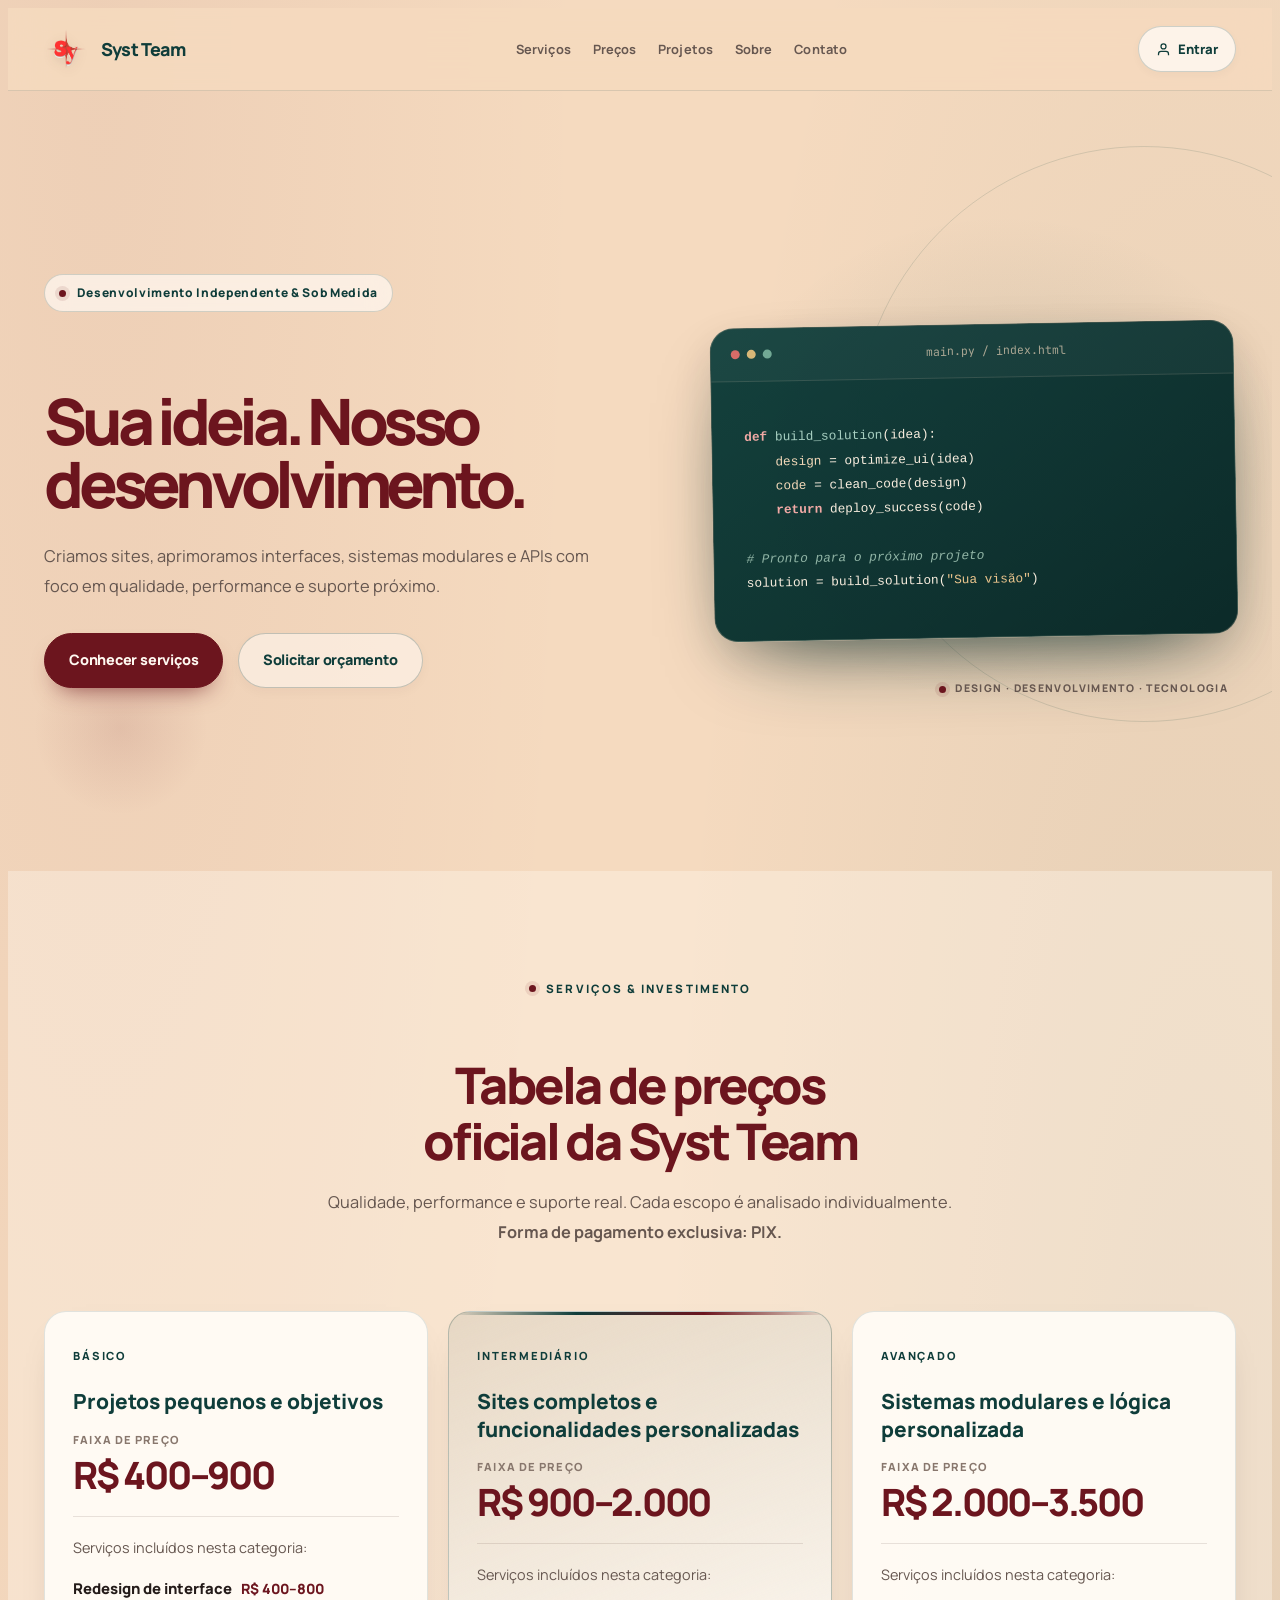
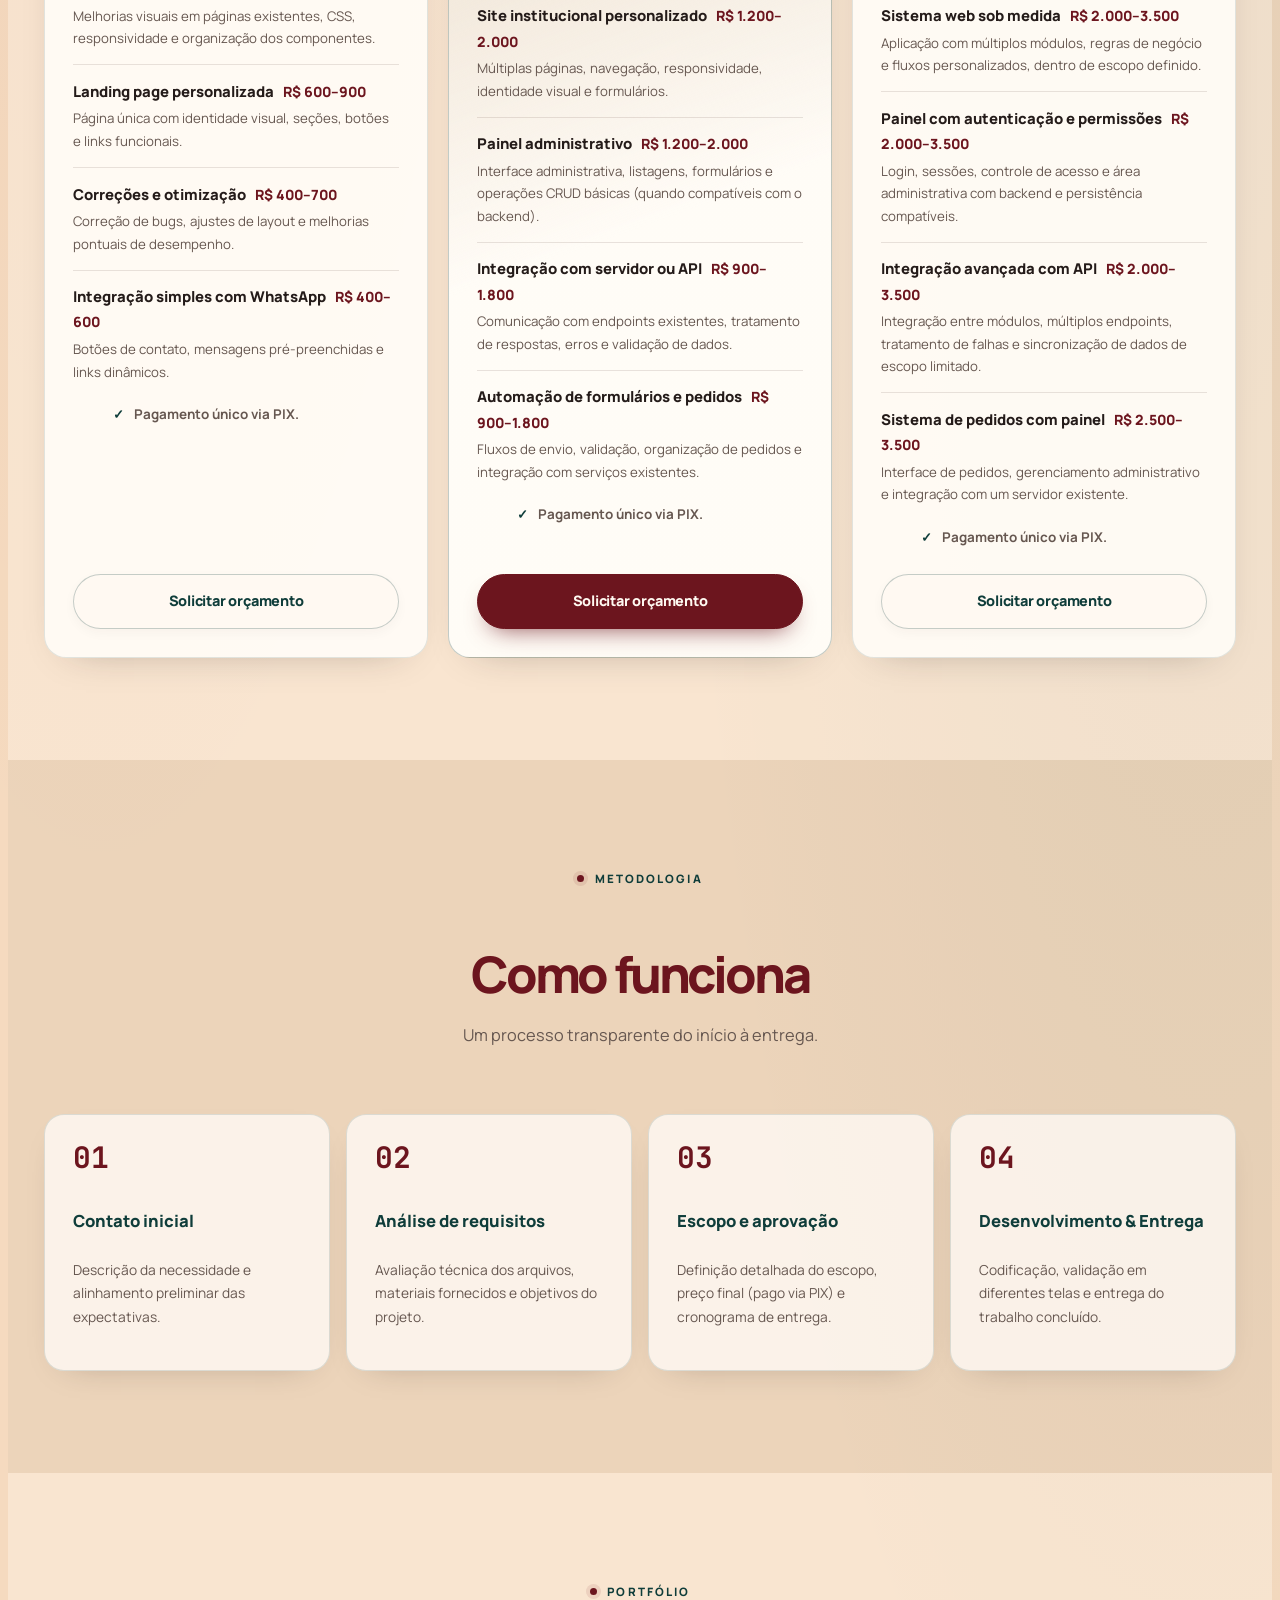
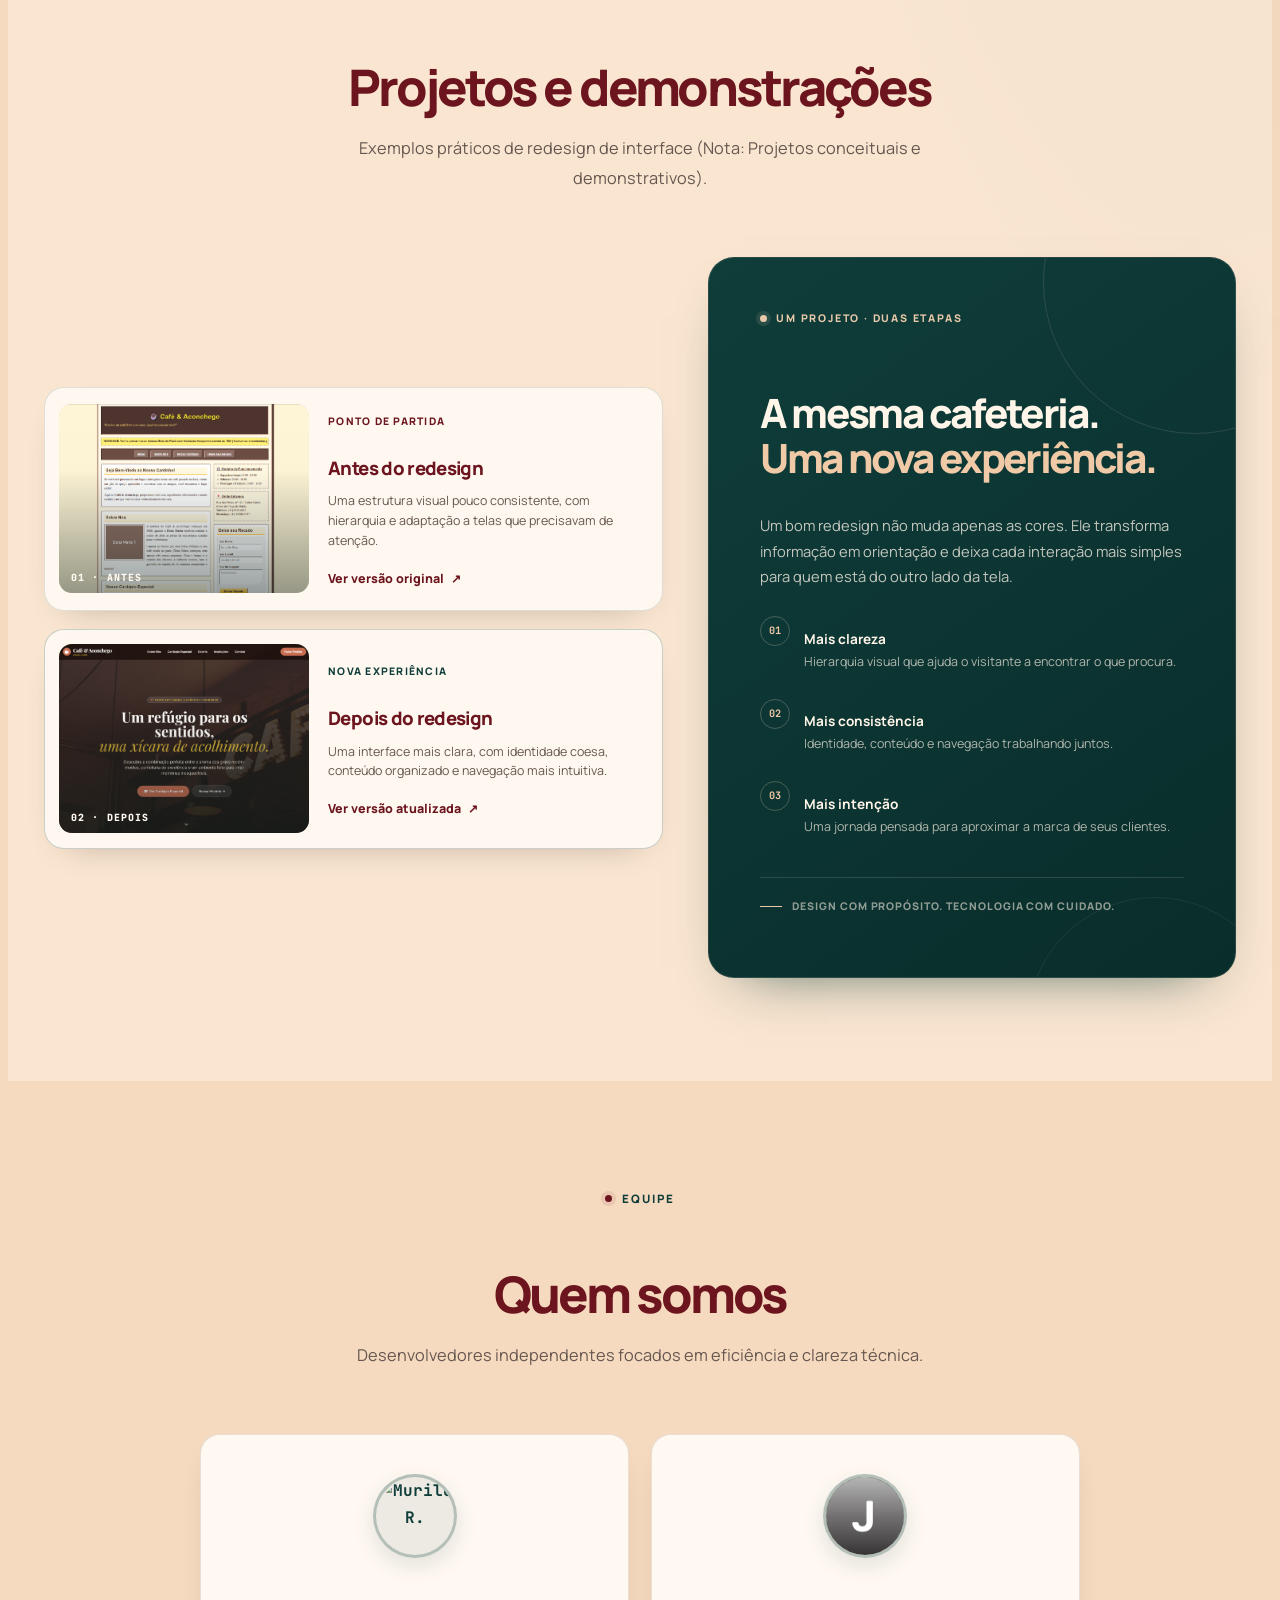
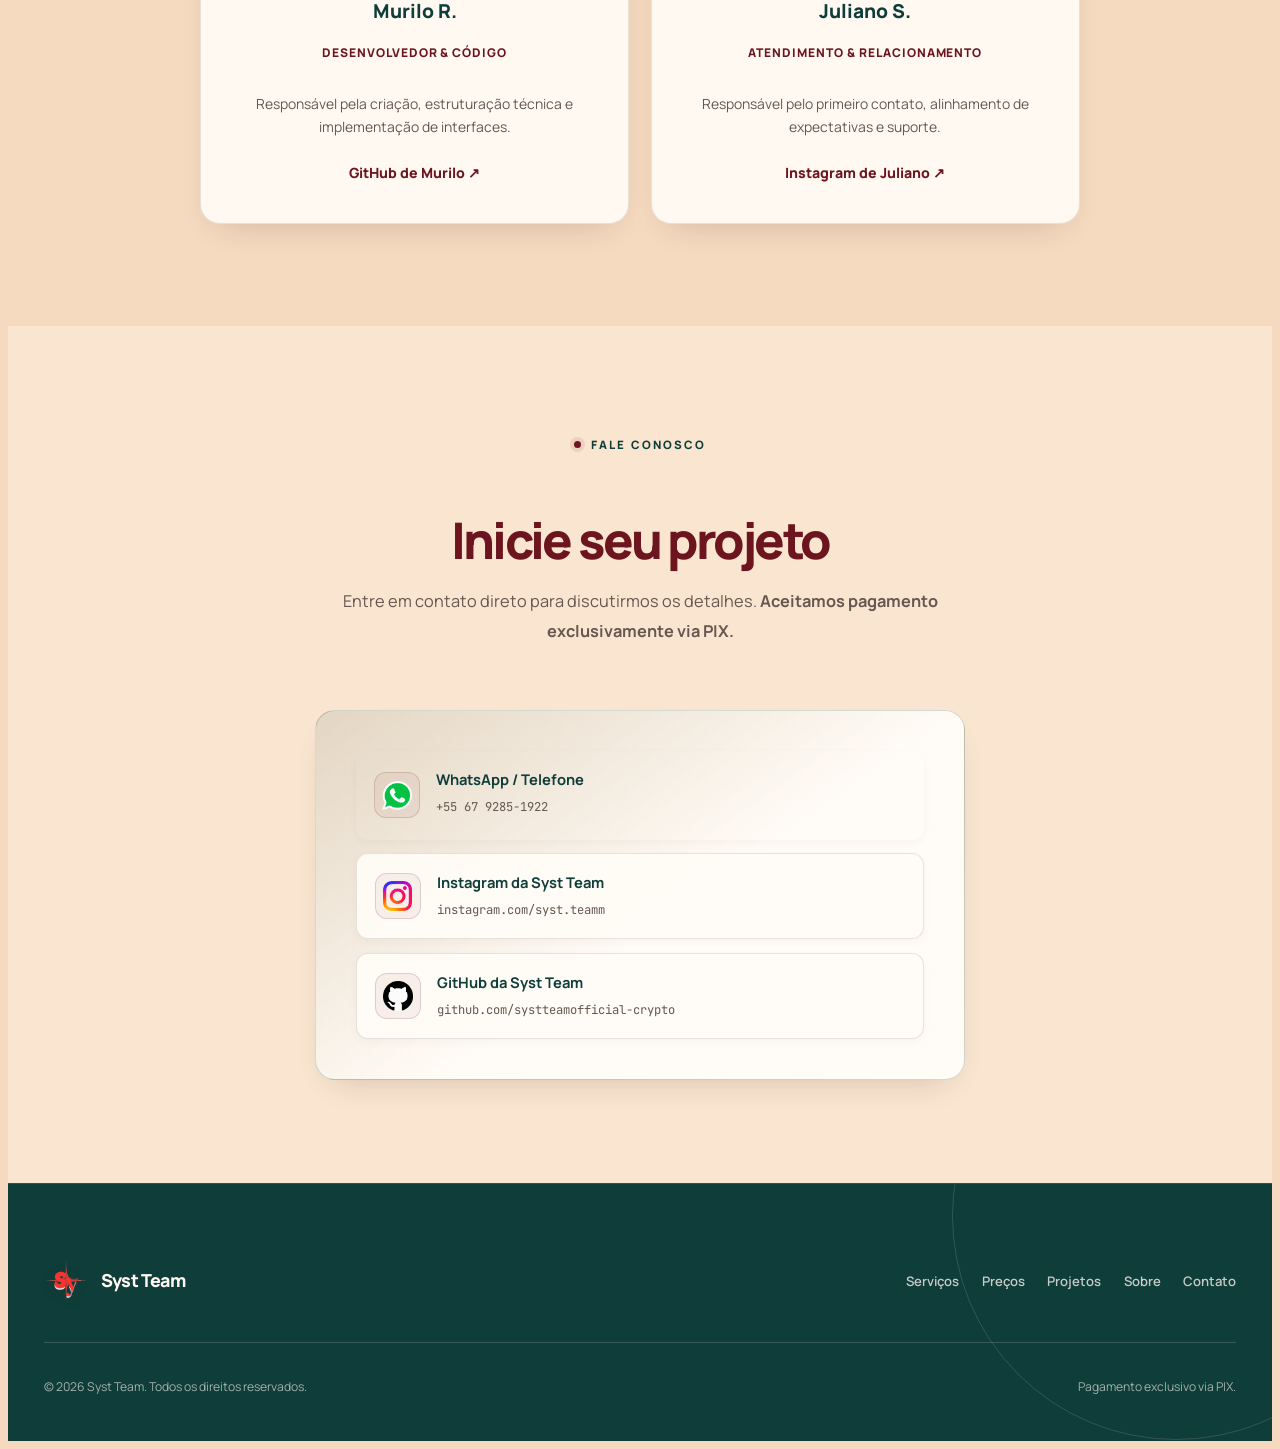
==== commit 703104d5: "Add files via upload" ====
--- a/index.html
+++ b/index.html
@@ -3,44 +3,29 @@
 <head>
     <meta charset="UTF-8">
     <meta name="viewport" content="width=device-width, initial-scale=1.0">
-    <meta name="theme-color" content="#0b0f0d">
+    <meta name="theme-color" content="#F5DABF">
+    <meta name="description" content="A Syst Team desenvolve sites, interfaces, sistemas modulares e integrações digitais sob medida.">
     <title>Syst Team | Desenvolvimento Digital</title>
 
     <!-- Tipografia Manrope -->
     <link rel="preconnect" href="https://fonts.googleapis.com">
     <link rel="preconnect" href="https://fonts.gstatic.com" crossorigin>
-    <link href="https://fonts.googleapis.com/css2?family=Manrope:wght@400;500;600;700;800&display=swap" rel="stylesheet">
+    <link href="https://fonts.googleapis.com/css2?family=Manrope:wght@400;500;600;700;800&family=JetBrains+Mono:wght@400;500;600;700&display=swap" rel="stylesheet">
     
-    <!-- CSS Dinâmico: Já inicia carregando o mobile para evitar flash sem estilo -->
-    <link id="theme-style" rel="stylesheet" href="style-mobile.css">
-
-    <script>
-        // Detector de Dispositivo / Tela para alternar para PC se necessário
-        (function() {
-            const isMobile = window.innerWidth <= 899 || /Android|webOS|iPhone|iPad|iPod|BlackBerry|IEMobile|Opera Mini/i.test(navigator.userAgent);
-            if (!isMobile) {
-                document.getElementById('theme-style').setAttribute('href', 'style-pc.css');
-            }
-        })();
+    <!-- Uma folha responsiva evita FOUC e referências a um CSS mobile ausente. -->
+    <link rel="stylesheet" href="style-pc.css">
+    <link rel="stylesheet" href="https://unpkg.com/lenis@1.3.27/dist/lenis.css">
+
+    <!-- Import Map oficial do Three.js (CDN fixado para builds reproduzíveis). -->
+    <script type="importmap">
+    {
+        "imports": {
+            "three": "https://cdn.jsdelivr.net/npm/three@0.187.0/build/three.module.js"
+        }
+    }
     </script>
 
-    <style>
-        .logo-image { display: block; width: 40px; height: 40px; object-fit: contain; flex-shrink: 0; }
-        .about-avatar { overflow: hidden; padding: 0; border-radius: 50%; }
-        .about-avatar img { width: 100%; height: 100%; object-fit: cover; }
-        .phone-copy-btn { width: 100%; border: 0; color: inherit; font: inherit; text-align: left; cursor: pointer; background: transparent; }
-        .phone-copy-btn:focus-visible { outline: 2px solid #ff2a4b; outline-offset: 4px; }
-        .phone-copy { display: inline-block; }
-        .copy-feedback { display: block; margin-top: 4px; font-size: 0.8em; color: #ff2a4b; }
-        
-        /* Ajustes para múltiplas categorias nos cards de preço */
-        .service-subcategories { display: flex; flex-direction: column; gap: 16px; margin-bottom: 20px; }
-        .sub-item { border-top: 1px solid rgba(255, 255, 255, 0.1); padding-top: 12px; }
-        .sub-item:first-child { border-top: none; padding-top: 0; }
-        .sub-title { font-weight: 700; font-size: 0.95rem; color: #fff; margin-bottom: 4px; display: block; }
-        .sub-price { color: #ff2a4b; font-weight: 600; font-size: 0.9rem; margin-left: 6px; }
-        .sub-desc { font-size: 0.85rem; color: #aaa; margin: 0; }
-    </style>
+    <script src="https://cdnjs.cloudflare.com/ajax/libs/blueimp-md5/2.19.0/js/md5.min.js" defer></script>
 </head>
 <body>
 
@@ -63,25 +48,33 @@
                 </ul>
             </nav>
 
-            <div class="header-action">
-                <a href="#contato" class="btn btn-primary">Fale Conosco</a>
-            </div>
-
-            <!-- Menu mobile -->
-            <label for="menu-toggle" class="menu-btn" aria-label="Abrir menu">
-                <span class="menu-icon"></span>
-            </label>
-            <input type="checkbox" id="menu-toggle" class="menu-toggle">
-
-            <nav class="nav-mobile" aria-label="Navegação mobile">
-                <ul class="nav-mobile-list">
-                    <li><a href="#servicos" class="nav-mobile-link">Serviços</a></li>
-                    <li><a href="#precos" class="nav-mobile-link">Preços</a></li>
-                    <li><a href="#projetos" class="nav-mobile-link">Projetos</a></li>
-                    <li><a href="#sobre" class="nav-mobile-link">Sobre</a></li>
-                    <li><a href="#contato" class="nav-mobile-link">Contato</a></li>
-                </ul>
-            </nav>
+            <div class="header-right-group">
+                <div class="header-actions-group">
+                    <!-- Área de Autenticação / Login -->
+                    <div id="auth-header-container">
+                        <a href="Auth/auth.html" class="btn-login" id="btn-login-trigger">
+                            <svg width="15" height="15" viewBox="0 0 24 24" fill="none" stroke="currentColor" stroke-width="2"><path d="M20 21v-2a4 4 0 0 0-4-4H8a4 4 0 0 0-4 4v2"></path><circle cx="12" cy="7" r="4"></circle></svg>
+                            <span>Entrar</span>
+                        </a>
+                    </div>
+                </div>
+
+                <!-- Menu mobile (Hambúrguer) -->
+                <button type="button" id="menu-toggle" class="menu-btn" aria-label="Abrir menu" aria-expanded="false" aria-controls="mobile-navigation">
+                    <span class="menu-icon" aria-hidden="true"></span>
+                </button>
+
+                <nav class="nav-mobile" id="mobile-navigation" aria-label="Navegação mobile">
+                    <ul class="nav-mobile-list">
+                        <li><a href="#servicos" class="nav-mobile-link">Serviços</a></li>
+                        <li><a href="#precos" class="nav-mobile-link">Preços</a></li>
+                        <li><a href="#projetos" class="nav-mobile-link">Projetos</a></li>
+                        <li><a href="#sobre" class="nav-mobile-link">Sobre</a></li>
+                        <li><a href="#contato" class="nav-mobile-link">Contato</a></li>
+                        <li id="mobile-auth-item"><a href="Auth/auth.html" class="nav-mobile-link mobile-auth-link" style="color: var(--accent);">Entrar / Cadastrar</a></li>
+                    </ul>
+                </nav>
+            </div>
         </div>
     </header>
 
@@ -92,7 +85,7 @@
                 <div class="hero-content">
                     <span class="badge">Desenvolvimento Independente &amp; Sob Medida</span>
                     <h1 class="hero-title">Sua ideia. Nosso desenvolvimento.</h1>
-                    <p class="hero-description">Criamos sites, aprimoramos interfaces, sistemas modulares e APIs com foco em qualidade, performance e compatibilidade.</p>
+                    <p class="hero-description">Criamos sites, aprimoramos interfaces, sistemas modulares e APIs com foco em qualidade, performance e suporte próximo.</p>
                     <div class="hero-buttons">
                         <a href="#servicos" class="btn btn-primary">Conhecer serviços</a>
                         <a href="#contato" class="btn btn-outline">Solicitar orçamento</a>
@@ -100,7 +93,9 @@
                 </div>
 
                 <div class="hero-visual" aria-hidden="true">
+                    <div class="hero-scene" id="hero-scene" aria-hidden="true"></div>
                     <div class="code-window">
+
                         <div class="window-header">
                             <span class="dot red"></span>
                             <span class="dot yellow"></span>
@@ -117,6 +112,7 @@
 solution = build_solution(<span class="token-string">"Sua visão"</span>)</code></pre>
                         </div>
                     </div>
+                    <span class="hero-visual-caption"><span class="caption-mark"></span> Design · Desenvolvimento · Tecnologia</span>
                 </div>
             </div>
         </section>
@@ -300,30 +296,60 @@
                     <p class="section-subtitle">Exemplos práticos de redesign de interface (Nota: Projetos conceituais e demonstrativos).</p>
                 </div>
 
-                <div class="projects-grid">
-                    <div class="card project-card">
-                        <div class="project-image-wrapper">
-                            <img src="Cafeteria_Antes.png" alt="Cafeteria Antes">
-                        </div>
-                        <div class="project-content">
-                            <span class="service-category">Conceito · Cafeteria Local</span>
-                            <h3 class="project-title">Cafeteria Local (Antes)</h3>
-                            <p class="project-desc">Estrutura original simulada com layout engessado e problemas de responsividade.</p>
-                            <a href="Cafeteria_Antes.html" class="project-link" target="_blank" rel="noopener noreferrer">Ver Versão Desatualizada &rarr;</a>
-                        </div>
-                    </div>
-
-                    <div class="card project-card">
-                        <div class="project-image-wrapper">
-                            <img src="Cafeteria_Depois.png" alt="Cafeteria Depois">
-                        </div>
-                        <div class="project-content">
-                            <span class="service-category">Conceito · Cafeteria Local</span>
-                            <h3 class="project-title">Cafeteria Local (Depois)</h3>
-                            <p class="project-desc">Redesign completo aplicado com melhorias reais de interface e paleta moderna.</p>
-                            <a href="Cafeteria_Depois.html" class="project-link" target="_blank" rel="noopener noreferrer">Ver Versão Moderna e Atualizada &rarr;</a>
-                        </div>
-                    </div>
+                <div class="cafeteria-showcase">
+                    <div class="cafeteria-stack" aria-label="Comparação do projeto da cafeteria">
+                        <article class="cafeteria-version cafeteria-version-before">
+                            <a class="cafeteria-thumb" href="Cafeteria_Antes.html" target="_blank" rel="noopener noreferrer" aria-label="Abrir a versão original da cafeteria">
+                                <img src="Cafeteria_Antes.png" alt="Prévia do site original da cafeteria" loading="lazy" decoding="async">
+                                <span class="cafeteria-thumb-label">01 · ANTES</span>
+                            </a>
+                            <div class="cafeteria-version-copy">
+                                <span class="cafeteria-version-tag">Ponto de partida</span>
+                                <h3 class="cafeteria-version-title">Antes do redesign</h3>
+                                <p class="cafeteria-version-desc">Uma estrutura visual pouco consistente, com hierarquia e adaptação a telas que precisavam de atenção.</p>
+                                <a href="Cafeteria_Antes.html" class="project-link" target="_blank" rel="noopener noreferrer">Ver versão original <span aria-hidden="true">↗</span></a>
+                            </div>
+                        </article>
+
+                        <article class="cafeteria-version cafeteria-version-after">
+                            <a class="cafeteria-thumb" href="Cafeteria_Depois.html" target="_blank" rel="noopener noreferrer" aria-label="Abrir a versão redesenhada da cafeteria">
+                                <img src="Cafeteria_Depois.png" alt="Prévia do site redesenhado da cafeteria" loading="lazy" decoding="async">
+                                <span class="cafeteria-thumb-label">02 · DEPOIS</span>
+                            </a>
+                            <div class="cafeteria-version-copy">
+                                <span class="cafeteria-version-tag">Nova experiência</span>
+                                <h3 class="cafeteria-version-title">Depois do redesign</h3>
+                                <p class="cafeteria-version-desc">Uma interface mais clara, com identidade coesa, conteúdo organizado e navegação mais intuitiva.</p>
+                                <a href="Cafeteria_Depois.html" class="project-link" target="_blank" rel="noopener noreferrer">Ver versão atualizada <span aria-hidden="true">↗</span></a>
+                            </div>
+                        </article>
+                    </div>
+
+                    <aside class="cafeteria-story" aria-label="Sobre o processo de redesign">
+                        <span class="cafeteria-story-eyebrow">UM PROJETO · DUAS ETAPAS</span>
+                        <h3 class="cafeteria-story-title">
+                            <span class="cafeteria-story-line">A mesma cafeteria.</span>
+                            <span class="cafeteria-story-line cafeteria-story-highlight">Uma nova experiência.</span>
+                        </h3>
+                        <p class="cafeteria-story-lead">Um bom redesign não muda apenas as cores. Ele transforma informação em orientação e deixa cada interação mais simples para quem está do outro lado da tela.</p>
+
+                        <div class="cafeteria-story-points">
+                            <div class="cafeteria-story-point">
+                                <span class="cafeteria-story-number">01</span>
+                                <p><strong>Mais clareza</strong><br>Hierarquia visual que ajuda o visitante a encontrar o que procura.</p>
+                            </div>
+                            <div class="cafeteria-story-point">
+                                <span class="cafeteria-story-number">02</span>
+                                <p><strong>Mais consistência</strong><br>Identidade, conteúdo e navegação trabalhando juntos.</p>
+                            </div>
+                            <div class="cafeteria-story-point">
+                                <span class="cafeteria-story-number">03</span>
+                                <p><strong>Mais intenção</strong><br>Uma jornada pensada para aproximar a marca de seus clientes.</p>
+                            </div>
+                        </div>
+
+                        <p class="cafeteria-story-signature"><span></span> Design com propósito. Tecnologia com cuidado.</p>
+                    </aside>
                 </div>
             </div>
         </section>
@@ -374,16 +400,30 @@
                     <div class="card contact-card">
                         <div class="contact-options">
                             <button type="button" class="contact-btn phone-copy-btn" id="copy-phone" data-phone="+556792851922" aria-label="Copiar telefone">
-                                <span class="contact-icon">📱</span>
+                                <span class="contact-icon">
+                                    <img src="Icons/Whatsapp.png" alt="WhatsApp">
+                                </span>
                                 <div>
-                                    <strong>Telefone</strong>
+                                    <strong>WhatsApp / Telefone</strong>
                                     <span class="phone-copy">+55 67 9285-1922</span>
                                     <span class="copy-feedback" id="copy-feedback" aria-live="polite"></span>
                                 </div>
                             </button>
 
+                            <a href="https://www.instagram.com/syst.teamm?rpxt=Y25sMTZlZXExNWQ4" class="contact-btn" target="_blank" rel="noopener noreferrer">
+                                <span class="contact-icon">
+                                    <img src="Icons/Instagram.png" alt="Instagram">
+                                </span>
+                                <div>
+                                    <strong>Instagram da Syst Team</strong>
+                                    <span>instagram.com/syst.teamm</span>
+                                </div>
+                            </a>
+
                             <a href="https://github.com/systteamofficial-crypto" class="contact-btn" target="_blank" rel="noopener noreferrer">
-                                <span class="contact-icon">💻</span>
+                                <span class="contact-icon">
+                                    <img src="Icons/Github.png" alt="GitHub">
+                                </span>
                                 <div>
                                     <strong>GitHub da Syst Team</strong>
                                     <span>github.com/systteamofficial-crypto</span>
@@ -419,6 +459,8 @@
         </div>
     </footer>
 
+    <!-- JS Principal da Aplicação -->
+    <script src="app.js"></script>
     <script>
         // Script para cópia do telefone
         (() => {
@@ -437,5 +479,12 @@
             });
         })();
     </script>
+
+    <!-- Motion stack: versions pinned to keep GitHub Pages deterministic. -->
+    <script src="https://cdn.jsdelivr.net/npm/gsap@3.15.1/dist/gsap.min.js"></script>
+    <script src="https://cdn.jsdelivr.net/npm/gsap@3.15.1/dist/ScrollTrigger.min.js"></script>
+    <script src="https://unpkg.com/lenis@1.3.27/dist/lenis.min.js"></script>
+    <script src="js/motion.js"></script>
+    <script type="module" src="js/three-scene.js"></script>
 </body>
-</html>
+</html>
--- a/style-pc.css
+++ b/style-pc.css
@@ -0,0 +1,1549 @@
+/* ========================================================================== 
+   SYST TEAM · REFINED EDITORIAL UI
+   Paleta: Bordo #6C151E · Green #0F3D3A · Cream #F5DABF
+   Mantém os seletores existentes para preservar a compatibilidade com o HTML.
+   ========================================================================== */
+
+:root {
+    color-scheme: light;
+
+    /* Identidade principal */
+    --color-bordo: #6C151E;
+    --color-green: #0F3D3A;
+    --color-cream: #F5DABF;
+
+    /* Superfícies e fundos */
+    --bg-primary: #F5DABF;
+    --bg-secondary: #FFF9F1;
+    --bg-elevated: #FFFCF7;
+    --bg-muted: #EED2B6;
+    --card-bg: rgba(255, 252, 247, 0.92);
+    --card-bg-hover: #FFFCF7;
+
+    /* Ações e estados */
+    --accent: var(--color-bordo);
+    --accent-hover: #521017;
+    --accent-glow: rgba(108, 21, 30, 0.18);
+    --accent-soft: rgba(108, 21, 30, 0.07);
+    --accent-border: rgba(108, 21, 30, 0.22);
+    --secondary: var(--color-green);
+    --secondary-hover: #082D2B;
+    --secondary-soft: rgba(15, 61, 58, 0.075);
+    --secondary-border: rgba(15, 61, 58, 0.2);
+
+    /* Tipografia */
+    --text-main: #241B19;
+    --text-muted: #665750;
+    --text-subtle: #88776D;
+    --text-on-dark: #FFF9F1;
+
+    /* Bordas e elevação */
+    --border-color: rgba(65, 39, 31, 0.12);
+    --border-hover: rgba(108, 21, 30, 0.34);
+    --shadow-card: 0 14px 34px -18px rgba(55, 30, 22, 0.24);
+    --shadow-card-hover: 0 22px 48px -20px rgba(55, 30, 22, 0.3);
+    --shadow-accent: 0 12px 26px -12px rgba(108, 21, 30, 0.48);
+    --shadow-green: 0 14px 30px -15px rgba(15, 61, 58, 0.4);
+
+    /* Tipografia, medidas e movimento */
+    --font-main: 'Manrope', -apple-system, BlinkMacSystemFont, 'Segoe UI', Roboto, sans-serif;
+    --font-code: 'JetBrains Mono', ui-monospace, Consolas, monospace;
+    --radius-xs: 8px;
+    --radius-sm: 12px;
+    --radius: 20px;
+    --radius-lg: 30px;
+    --container-width: 1200px;
+    --section-space: clamp(4.5rem, 8vw, 7rem);
+    --transition: 220ms cubic-bezier(0.2, 0.7, 0.2, 1);
+}
+
+/* Reset e comportamento global */
+*,
+*::before,
+*::after {
+    box-sizing: border-box;
+}
+
+html {
+    scroll-padding-top: 100px;
+    -webkit-text-size-adjust: 100%;
+}
+
+body {
+    min-width: 320px;
+    overflow-x: hidden;
+    background:
+        radial-gradient(ellipse at 8% 0%, rgba(108, 21, 30, 0.055), transparent 30rem),
+        radial-gradient(ellipse at 94% 24%, rgba(15, 61, 58, 0.07), transparent 34rem),
+        var(--bg-primary);
+    color: var(--text-main);
+    font-family: var(--font-main);
+    font-size: 16px;
+    line-height: 1.7;
+    -webkit-font-smoothing: antialiased;
+    text-rendering: optimizeLegibility;
+}
+
+::selection {
+    color: var(--text-on-dark);
+    background: var(--color-bordo);
+}
+
+ul { list-style: none; }
+
+button,
+input,
+textarea,
+select { font: inherit; }
+
+button { -webkit-tap-highlight-color: transparent; }
+
+img,
+svg,
+video {
+    display: block;
+    max-width: 100%;
+}
+
+a {
+    color: inherit;
+    text-decoration: none;
+    transition: color var(--transition), background-color var(--transition), border-color var(--transition), transform var(--transition);
+}
+
+:focus-visible {
+    outline: 3px solid rgba(15, 61, 58, 0.58);
+    outline-offset: 4px;
+}
+
+.container {
+    width: min(var(--container-width), calc(100% - 64px));
+    margin-inline: auto;
+}
+
+.section {
+    position: relative;
+    padding-block: var(--section-space);
+    scroll-margin-top: 86px;
+}
+
+.section:nth-of-type(even) {
+    background: rgba(255, 249, 241, 0.34);
+}
+
+/* Tipografia e apresentação de seções */
+.section-header {
+    width: min(720px, 100% - 32px);
+    margin: 0 auto clamp(2.5rem, 5vw, 4rem);
+    text-align: center;
+}
+
+.section-tag {
+    display: inline-flex;
+    align-items: center;
+    gap: 0.65rem;
+    margin-bottom: 1rem;
+    color: var(--secondary);
+    font-size: 0.72rem;
+    font-weight: 800;
+    letter-spacing: 0.19em;
+    text-transform: uppercase;
+}
+
+.section-tag::before {
+    width: 7px;
+    height: 7px;
+    border-radius: 50%;
+    background: var(--color-bordo);
+    box-shadow: 0 0 0 4px rgba(108, 21, 30, 0.09);
+    content: '';
+}
+
+.section-title {
+    margin-bottom: 1.1rem;
+    color: var(--color-green);
+    font-size: clamp(2.1rem, 4vw, 3.15rem);
+    font-weight: 800;
+    line-height: 1.12;
+    letter-spacing: -0.055em;
+    text-wrap: balance;
+}
+
+.section-subtitle {
+    max-width: 620px;
+    margin-inline: auto;
+    color: var(--text-muted);
+    font-size: 1.02rem;
+    line-height: 1.85;
+}
+
+.badge {
+    display: inline-flex;
+    align-items: center;
+    gap: 0.65rem;
+    margin-bottom: 1.5rem;
+    padding: 0.48rem 0.9rem;
+    border: 1px solid var(--secondary-border);
+    border-radius: 999px;
+    background: var(--secondary-soft);
+    color: var(--secondary);
+    font-size: 0.75rem;
+    font-weight: 800;
+    letter-spacing: 0.035em;
+}
+
+.badge::before {
+    width: 7px;
+    height: 7px;
+    border-radius: 50%;
+    background: var(--color-green);
+    box-shadow: 0 0 0 3px rgba(15, 61, 58, 0.1);
+    content: '';
+}
+
+/* Botões */
+.btn {
+    position: relative;
+    display: inline-flex;
+    min-height: 50px;
+    align-items: center;
+    justify-content: center;
+    gap: 0.65rem;
+    padding: 0.82rem 1.45rem;
+    border: 1px solid transparent;
+    border-radius: var(--radius-sm);
+    cursor: pointer;
+    font-size: 0.9rem;
+    font-weight: 800;
+    letter-spacing: -0.015em;
+    transition: transform var(--transition), background-color var(--transition), border-color var(--transition), box-shadow var(--transition), color var(--transition);
+}
+
+.btn:hover { transform: translateY(-2px); }
+.btn:active { transform: translateY(0) scale(0.985); }
+
+.btn-primary {
+    border-color: rgba(255, 255, 255, 0.16);
+    background: var(--color-bordo);
+    color: #FFF9F1;
+    box-shadow: var(--shadow-accent);
+}
+
+.btn-primary:hover {
+    background: var(--accent-hover);
+    box-shadow: 0 15px 30px -12px rgba(108, 21, 30, 0.58);
+}
+
+.btn-outline {
+    border-color: var(--secondary-border);
+    background: rgba(255, 252, 247, 0.72);
+    color: var(--color-green);
+    box-shadow: 0 4px 12px rgba(55, 30, 22, 0.035);
+}
+
+.btn-outline:hover {
+    border-color: var(--color-green);
+    background: var(--color-green);
+    color: #FFF9F1;
+    box-shadow: var(--shadow-green);
+}
+
+.full-width { width: 100%; }
+
+/* Cards: superfície quente, bordas discretas e sombras suaves */
+.card {
+    position: relative;
+    display: flex;
+    height: 100%;
+    flex-direction: column;
+    overflow: hidden;
+    border: 1px solid var(--border-color);
+    border-radius: var(--radius);
+    background: var(--card-bg);
+    box-shadow: var(--shadow-card);
+    transition: transform var(--transition), border-color var(--transition), background-color var(--transition), box-shadow var(--transition);
+}
+
+.card:hover {
+    transform: translateY(-5px);
+    border-color: var(--border-hover);
+    background: var(--card-bg-hover);
+    box-shadow: var(--shadow-card-hover);
+}
+
+/* 1. Cabeçalho e navegação */
+.header {
+    position: sticky;
+    z-index: 100;
+    top: 0;
+    display: flex;
+    min-height: 78px;
+    align-items: center;
+    border-bottom: 1px solid rgba(65, 39, 31, 0.1);
+    background: rgba(255, 249, 241, 0.9);
+    backdrop-filter: blur(18px);
+    -webkit-backdrop-filter: blur(18px);
+}
+
+.header-container {
+    position: relative;
+    display: flex;
+    align-items: center;
+    justify-content: space-between;
+    gap: 1.25rem;
+}
+
+.logo {
+    display: inline-flex;
+    flex-shrink: 0;
+    align-items: center;
+    gap: 0.75rem;
+    color: var(--color-green);
+    font-size: 1.08rem;
+    font-weight: 800;
+    letter-spacing: -0.045em;
+}
+
+.logo-image {
+    display: block;
+    width: 42px;
+    height: 42px;
+    flex-shrink: 0;
+    object-fit: contain;
+    filter: drop-shadow(0 3px 6px rgba(55, 30, 22, 0.12));
+}
+
+.logo-mark {
+    color: var(--color-bordo);
+    font-family: var(--font-code);
+}
+
+.nav-desktop { display: block; }
+
+.nav-desktop .nav-list {
+    display: flex;
+    align-items: center;
+    gap: clamp(1rem, 2vw, 2rem);
+}
+
+.nav-link {
+    position: relative;
+    padding-block: 0.5rem;
+    color: var(--text-muted);
+    font-size: 0.83rem;
+    font-weight: 700;
+}
+
+.nav-link::after {
+    position: absolute;
+    right: 0;
+    bottom: 0;
+    left: 0;
+    height: 2px;
+    transform: scaleX(0);
+    transform-origin: left;
+    border-radius: 99px;
+    background: var(--color-bordo);
+    content: '';
+    transition: transform var(--transition);
+}
+
+.nav-link:hover,
+.nav-link:focus-visible { color: var(--color-bordo); }
+.nav-link:hover::after,
+.nav-link:focus-visible::after { transform: scaleX(1); }
+
+.menu-toggle,
+.menu-btn,
+.nav-mobile { display: none; }
+
+/* 2. Hero */
+.hero {
+    position: relative;
+    padding-block: clamp(5rem, 9vw, 8rem);
+}
+
+.hero::before {
+    position: absolute;
+    top: 12%;
+    right: -8rem;
+    width: 27rem;
+    height: 27rem;
+    border: 1px solid rgba(15, 61, 58, 0.1);
+    border-radius: 50%;
+    content: '';
+    pointer-events: none;
+}
+
+.hero-container {
+    position: relative;
+    display: grid;
+    grid-template-columns: minmax(0, 1.03fr) minmax(0, 0.97fr);
+    align-items: center;
+    gap: clamp(2rem, 5vw, 4.5rem);
+}
+
+.hero-title {
+    max-width: 680px;
+    margin-bottom: 1.35rem;
+    color: var(--color-bordo);
+    font-size: clamp(3.1rem, 6vw, 5.2rem);
+    font-weight: 800;
+    line-height: 0.99;
+    letter-spacing: -0.075em;
+    text-wrap: balance;
+}
+
+.hero-description {
+    max-width: 570px;
+    margin-bottom: 2rem;
+    color: var(--text-muted);
+    font-size: clamp(1rem, 1.3vw, 1.12rem);
+    line-height: 1.85;
+}
+
+.hero-buttons {
+    display: flex;
+    flex-direction: row;
+    flex-wrap: wrap;
+    gap: 0.85rem;
+}
+
+/* Janela de código: verde profundo como contraste da paleta */
+.code-window {
+    overflow: hidden;
+    border: 1px solid rgba(15, 61, 58, 0.35);
+    border-radius: var(--radius-lg);
+    background: #092B29;
+    box-shadow: 0 28px 70px -34px rgba(8, 45, 43, 0.78), 0 8px 24px rgba(55, 30, 22, 0.12);
+    transition: transform var(--transition), box-shadow var(--transition);
+}
+
+.hero-visual:hover .code-window {
+    transform: translateY(-4px);
+    box-shadow: 0 35px 80px -34px rgba(8, 45, 43, 0.86), 0 10px 30px rgba(55, 30, 22, 0.14);
+}
+
+.window-header {
+    display: flex;
+    align-items: center;
+    padding: 0.9rem 1.2rem;
+    border-bottom: 1px solid rgba(255, 249, 241, 0.1);
+    background: rgba(255, 249, 241, 0.045);
+}
+
+.dot {
+    width: 9px;
+    height: 9px;
+    margin-right: 7px;
+    border-radius: 50%;
+}
+
+.dot.red { background: #D66C68; }
+.dot.yellow { background: #D8B777; }
+.dot.green { background: #72A995; }
+
+.window-title {
+    margin-inline: auto;
+    color: rgba(255, 249, 241, 0.55);
+    font-family: var(--font-code);
+    font-size: 0.72rem;
+}
+
+.window-body {
+    padding: clamp(1.25rem, 3vw, 2rem);
+    color: #F8EBDD;
+    font-family: var(--font-code);
+    font-size: 0.82rem;
+    line-height: 1.9;
+    overflow-x: auto;
+}
+
+.token-keyword { color: #E69A9B; font-weight: 700; }
+.token-func { color: #90C3B1; }
+.token-var { color: #E8C99D; }
+.token-string { color: #DABF8B; }
+.token-comment { color: #8BA49C; font-style: italic; }
+
+/* 3. Serviços e preços */
+.services-grid {
+    display: grid;
+    grid-template-columns: repeat(3, minmax(0, 1fr));
+    align-items: stretch;
+    gap: 1.35rem;
+}
+
+.service-card {
+    display: flex;
+    flex-direction: column;
+    padding: clamp(1.5rem, 2.6vw, 2.2rem);
+}
+
+.featured-card {
+    border-color: var(--accent-border);
+    background: linear-gradient(155deg, rgba(108, 21, 30, 0.075), rgba(255, 252, 247, 0.96) 54%);
+    box-shadow: 0 18px 42px -24px rgba(108, 21, 30, 0.32);
+}
+
+.featured-card::before {
+    position: absolute;
+    top: 0;
+    right: 0;
+    left: 0;
+    height: 3px;
+    background: linear-gradient(90deg, var(--color-green), var(--color-bordo));
+    content: '';
+}
+
+.service-category {
+    margin-bottom: 0.65rem;
+    color: var(--secondary);
+    font-size: 0.7rem;
+    font-weight: 800;
+    letter-spacing: 0.16em;
+    text-transform: uppercase;
+}
+
+.service-title {
+    margin-bottom: 0.9rem;
+    color: var(--color-green);
+    font-size: 1.3rem;
+    font-weight: 800;
+    line-height: 1.3;
+}
+
+.price-tag {
+    margin-bottom: 1.2rem;
+    padding-bottom: 1.15rem;
+    border-bottom: 1px solid var(--border-color);
+}
+
+.price-label {
+    display: block;
+    margin-bottom: 0.2rem;
+    color: var(--text-subtle);
+    font-size: 0.7rem;
+    font-weight: 800;
+    letter-spacing: 0.1em;
+    text-transform: uppercase;
+}
+
+.price-value {
+    color: var(--color-bordo);
+    font-size: clamp(1.8rem, 3vw, 2.35rem);
+    font-weight: 800;
+    letter-spacing: -0.06em;
+    line-height: 1.2;
+}
+
+.service-desc {
+    margin-bottom: 1rem;
+    color: var(--text-muted);
+    font-size: 0.9rem;
+}
+
+.service-subcategories {
+    display: flex;
+    flex-direction: column;
+    gap: 0.9rem;
+    margin-bottom: 1.25rem;
+}
+
+.sub-item {
+    padding-top: 0.85rem;
+    border-top: 1px solid var(--border-color);
+}
+
+.sub-item:first-child {
+    padding-top: 0;
+    border-top: 0;
+}
+
+.sub-title {
+    display: block;
+    margin-bottom: 0.2rem;
+    color: var(--text-main);
+    font-size: 0.93rem;
+    font-weight: 800;
+}
+
+.sub-price {
+    margin-left: 0.35rem;
+    color: var(--color-bordo);
+    font-size: 0.88rem;
+    font-weight: 800;
+}
+
+.sub-desc {
+    margin: 0;
+    color: var(--text-muted);
+    font-size: 0.83rem;
+}
+
+.service-notes { margin-bottom: 1.6rem; }
+
+.service-notes li {
+    display: flex;
+    align-items: flex-start;
+    gap: 0.6rem;
+    margin-bottom: 0.5rem;
+    color: var(--text-muted);
+    font-size: 0.84rem;
+}
+
+.service-notes span {
+    color: var(--secondary);
+    font-weight: 900;
+}
+
+.service-card .card-footer {
+    width: 100%;
+    margin-top: auto;
+}
+
+/* 4. Como funciona */
+.process-grid {
+    display: grid;
+    grid-template-columns: repeat(4, minmax(0, 1fr));
+    align-items: stretch;
+    gap: 1rem;
+}
+
+.process-step {
+    display: flex;
+    height: 100%;
+    flex-direction: column;
+    padding: clamp(1.35rem, 2.2vw, 1.9rem);
+    border: 1px solid var(--border-color);
+    border-radius: var(--radius);
+    background: rgba(255, 252, 247, 0.78);
+    box-shadow: var(--shadow-card);
+    transition: transform var(--transition), border-color var(--transition), box-shadow var(--transition);
+}
+
+.process-step:hover {
+    transform: translateY(-4px);
+    border-color: var(--secondary-border);
+    box-shadow: var(--shadow-card-hover);
+}
+
+.step-number {
+    display: block;
+    margin-bottom: 1.1rem;
+    color: var(--color-bordo);
+    font-family: var(--font-code);
+    font-size: 1.85rem;
+    font-weight: 700;
+    line-height: 1;
+}
+
+.step-title {
+    margin-bottom: 0.55rem;
+    color: var(--color-green);
+    font-size: 1.04rem;
+    font-weight: 800;
+}
+
+.step-desc {
+    color: var(--text-muted);
+    font-size: 0.86rem;
+}
+
+/* 5. Projetos */
+.projects-grid {
+    display: grid;
+    grid-template-columns: repeat(2, minmax(0, 1fr));
+    align-items: stretch;
+    gap: 1.35rem;
+}
+
+.project-image-wrapper {
+    width: 100%;
+    height: clamp(190px, 22vw, 250px);
+    overflow: hidden;
+    border-bottom: 1px solid var(--border-color);
+    background: var(--bg-muted);
+}
+
+.project-image-wrapper img {
+    width: 100%;
+    height: 100%;
+    object-fit: cover;
+    transition: transform 500ms cubic-bezier(0.2, 0.7, 0.2, 1);
+}
+
+.project-card:hover .project-image-wrapper img { transform: scale(1.045); }
+
+.project-content {
+    display: flex;
+    flex: 1;
+    flex-direction: column;
+    padding: 1.55rem;
+}
+
+.project-title {
+    margin-bottom: 0.55rem;
+    color: var(--color-green);
+    font-size: 1.12rem;
+    font-weight: 800;
+}
+
+.project-desc {
+    margin-bottom: 1.35rem;
+    color: var(--text-muted);
+    font-size: 0.88rem;
+}
+
+.project-link {
+    display: inline-flex;
+    align-items: center;
+    gap: 0.45rem;
+    margin-top: auto;
+    color: var(--color-bordo);
+    font-size: 0.88rem;
+    font-weight: 800;
+}
+
+.project-link:hover {
+    gap: 0.75rem;
+    color: var(--accent-hover);
+}
+
+/* 6. Quem somos */
+.about-grid {
+    display: grid;
+    max-width: 880px;
+    grid-template-columns: repeat(2, minmax(0, 1fr));
+    align-items: stretch;
+    gap: 1.35rem;
+    margin-inline: auto;
+}
+
+.about-card {
+    display: flex;
+    flex-direction: column;
+    align-items: center;
+    padding: clamp(1.6rem, 3vw, 2.2rem);
+    text-align: center;
+}
+
+.about-avatar {
+    display: flex;
+    width: 84px;
+    height: 84px;
+    flex-shrink: 0;
+    align-items: center;
+    justify-content: center;
+    overflow: hidden;
+    margin: 0 auto 1.15rem;
+    padding: 0;
+    border: 3px solid var(--bg-elevated);
+    border-radius: 50%;
+    background: var(--secondary-soft);
+    color: var(--color-green);
+    font-family: var(--font-code);
+    font-weight: 700;
+    box-shadow: 0 0 0 1px var(--secondary-border), 0 8px 20px rgba(15, 61, 58, 0.12);
+}
+
+.about-avatar img {
+    width: 100%;
+    height: 100%;
+    object-fit: cover;
+}
+
+.about-name {
+    margin-bottom: 0.2rem;
+    color: var(--color-green);
+    font-size: 1.2rem;
+    font-weight: 800;
+}
+
+.about-role {
+    margin-bottom: 0.9rem;
+    color: var(--color-bordo);
+    font-size: 0.75rem;
+    font-weight: 800;
+    letter-spacing: 0.07em;
+    text-transform: uppercase;
+}
+
+.about-bio {
+    margin-bottom: 1.35rem;
+    color: var(--text-muted);
+    font-size: 0.87rem;
+}
+
+.about-card .project-link {
+    justify-content: center;
+    margin-top: auto;
+}
+
+/* 7. Login, perfil e contato */
+.header-actions-group {
+    display: flex;
+    align-items: center;
+    gap: 0.7rem;
+}
+
+.btn-login {
+    display: inline-flex;
+    align-items: center;
+    gap: 0.4rem;
+    padding: 0.55rem 0.95rem;
+    border: 1px solid var(--secondary-border);
+    border-radius: var(--radius-xs);
+    background: rgba(255, 252, 247, 0.76);
+    color: var(--color-green);
+    font-size: 0.82rem;
+    font-weight: 800;
+    box-shadow: 0 3px 9px rgba(55, 30, 22, 0.035);
+    transition: all var(--transition);
+}
+
+.btn-login:hover {
+    border-color: var(--color-green);
+    background: var(--color-green);
+    color: #FFF9F1;
+}
+
+.user-profile-badge {
+    display: flex;
+    align-items: center;
+    gap: 0.6rem;
+    color: var(--text-main);
+    font-size: 0.82rem;
+    font-weight: 700;
+}
+
+.btn-logout {
+    border: 0;
+    background: transparent;
+    color: var(--color-bordo);
+    cursor: pointer;
+    font-size: 0.78rem;
+    font-weight: 800;
+    text-decoration: underline;
+    text-underline-offset: 3px;
+}
+
+.contact-card-wrapper {
+    width: min(650px, 100%);
+    margin-inline: auto;
+}
+
+.contact-card {
+    padding: clamp(1.35rem, 4vw, 2.5rem);
+    border-color: rgba(15, 61, 58, 0.16);
+    background: linear-gradient(145deg, rgba(15, 61, 58, 0.055), rgba(255, 252, 247, 0.94) 48%);
+}
+
+.contact-options {
+    display: flex;
+    flex-direction: column;
+    gap: 0.85rem;
+}
+
+.contact-btn {
+    display: flex;
+    align-items: center;
+    gap: 1rem;
+    padding: 1rem 1.1rem;
+    border: 1px solid var(--border-color);
+    border-radius: var(--radius-sm);
+    background: rgba(255, 252, 247, 0.92);
+    box-shadow: 0 3px 10px rgba(55, 30, 22, 0.035);
+    transition: transform var(--transition), border-color var(--transition), background-color var(--transition), box-shadow var(--transition);
+}
+
+.contact-btn:hover {
+    transform: translateY(-2px);
+    border-color: var(--secondary-border);
+    background: #FFFFFF;
+    box-shadow: 0 10px 22px rgba(15, 61, 58, 0.09);
+}
+
+.contact-icon {
+    display: flex;
+    width: 46px;
+    height: 46px;
+    flex-shrink: 0;
+    align-items: center;
+    justify-content: center;
+    border: 1px solid var(--secondary-border);
+    border-radius: 12px;
+    background: var(--secondary-soft);
+    color: var(--color-green);
+    font-size: 1.15rem;
+}
+
+.contact-icon img {
+    width: 30px;
+    height: 30px;
+    object-fit: contain;
+}
+
+.contact-btn strong {
+    display: block;
+    color: var(--color-green);
+    font-size: 0.92rem;
+}
+
+.contact-btn span:not(.contact-icon) {
+    color: var(--text-muted);
+    font-family: var(--font-code);
+    font-size: 0.76rem;
+    overflow-wrap: anywhere;
+}
+
+.phone-copy-btn {
+    width: 100%;
+    border: 0;
+    background: transparent;
+    color: inherit;
+    cursor: pointer;
+    font: inherit;
+    text-align: left;
+}
+
+.phone-copy-btn:focus-visible {
+    outline: 3px solid rgba(15, 61, 58, 0.58);
+    outline-offset: 4px;
+}
+
+.phone-copy { display: inline-block; }
+
+.copy-feedback {
+    display: block;
+    margin-top: 4px;
+    color: var(--secondary);
+    font-size: 0.78em;
+    font-weight: 800;
+}
+
+/* 8. Rodapé institucional */
+.footer {
+    padding: 3.8rem 0 1.7rem;
+    border-top: 1px solid rgba(255, 249, 241, 0.12);
+    background: var(--color-green);
+    color: var(--text-on-dark);
+}
+
+.footer .logo { color: var(--text-on-dark); }
+.footer .logo-mark { color: var(--color-cream); }
+
+.footer-top {
+    display: flex;
+    flex-direction: row;
+    align-items: center;
+    justify-content: space-between;
+    gap: 1.5rem;
+}
+
+.footer-nav {
+    display: flex;
+    flex-wrap: wrap;
+    gap: 1.4rem;
+}
+
+.footer-nav a {
+    color: rgba(255, 249, 241, 0.76);
+    font-size: 0.82rem;
+    font-weight: 600;
+}
+
+.footer-nav a:hover { color: var(--color-cream); }
+
+.footer-bottom {
+    display: flex;
+    justify-content: space-between;
+    gap: 1rem;
+    margin-top: 2rem;
+    padding-top: 1.35rem;
+    border-top: 1px solid rgba(255, 249, 241, 0.16);
+    color: rgba(255, 249, 241, 0.62);
+    font-size: 0.76rem;
+    text-align: left;
+}
+
+/* Ajustes de telas menores: o arquivo continua funcional mesmo sem o CSS mobile. */
+@media (max-width: 1100px) {
+    .container { width: min(100% - 48px, 980px); }
+    .nav-desktop .nav-list { gap: 1rem; }
+    .nav-link { font-size: 0.78rem; }
+    .hero-container { gap: 2.5rem; }
+    .process-grid { grid-template-columns: repeat(2, minmax(0, 1fr)); }
+}
+
+@media (max-width: 820px) {
+    .container { width: min(100% - 40px, 720px); }
+    .header { min-height: 70px; }
+    .header-container { flex-wrap: wrap; }
+    .nav-desktop { display: none; }
+    .hero { padding-block: 4.5rem; }
+    .hero-container { grid-template-columns: 1fr; gap: 2.5rem; }
+    .hero-title { max-width: 720px; font-size: clamp(3rem, 10vw, 4.5rem); }
+    .hero-description { max-width: 680px; }
+    .hero-visual { max-width: 680px; }
+    .services-grid { grid-template-columns: repeat(2, minmax(0, 1fr)); }
+    .services-grid > :last-child:nth-child(odd) { grid-column: 1 / -1; }
+    .footer-top { align-items: flex-start; }
+}
+
+@media (max-width: 600px) {
+    :root { --section-space: 4rem; }
+    .container { width: min(100% - 32px, 480px); }
+    .section-header { width: 100%; margin-bottom: 2.4rem; }
+    .section-subtitle { font-size: 0.94rem; }
+    .hero { padding-block: 3.7rem; }
+    .hero-title { font-size: clamp(2.65rem, 13vw, 3.65rem); }
+    .hero-buttons { align-items: stretch; }
+    .hero-buttons .btn { width: 100%; }
+    .window-body { font-size: 0.73rem; }
+    .services-grid,
+    .process-grid,
+    .projects-grid,
+    .about-grid { grid-template-columns: 1fr; }
+    .services-grid > :last-child:nth-child(odd) { grid-column: auto; }
+    .project-image-wrapper { height: 210px; }
+    .footer-top,
+    .footer-bottom { flex-direction: column; align-items: flex-start; }
+    .footer-nav { gap: 0.8rem 1.1rem; }
+    .contact-btn { align-items: flex-start; padding: 0.9rem; }
+}
+
+@media (prefers-reduced-motion: reduce) {
+    *,
+    *::before,
+    *::after {
+        scroll-behavior: auto !important;
+        animation-duration: 0.01ms !important;
+        animation-iteration-count: 1 !important;
+        transition-duration: 0.01ms !important;
+    }
+}
+
+
+/* =====================================================================
+   SYST TEAM · EXPERIENCE LAYER 2026
+   Editorial layout, responsive navigation and motion-ready surfaces.
+   ===================================================================== */
+:root {
+    --color-bordo: #6C151E;
+    --color-green: #0F3D3A;
+    --color-cream: #F5DABF;
+    --cream-highlight: #FFF9F1;
+    --ink: #241B19;
+    --motion-ease: cubic-bezier(.22, .72, .18, 1);
+}
+
+html { scroll-padding-top: 92px; }
+body { min-width: 320px; }
+.container { width: min(1200px, calc(100% - 72px)); }
+
+.header {
+    min-height: 82px;
+    background: rgba(245, 218, 191, .88);
+    border-bottom-color: rgba(15, 61, 58, .12);
+    transition: background .3s ease, box-shadow .3s ease;
+}
+.header.is-scrolled {
+    background: rgba(255, 249, 241, .94);
+    box-shadow: 0 8px 30px rgba(36, 27, 25, .07);
+}
+.header-container { min-height: 82px; }
+.header-right-group { display: flex; align-items: center; gap: 1rem; }
+.logo { gap: .82rem; font-size: 1.12rem; }
+.logo-image { width: 44px; height: 44px; }
+.nav-desktop .nav-list { gap: clamp(.85rem, 1.7vw, 1.7rem); }
+.nav-link { font-size: .8rem; letter-spacing: .01em; }
+.btn-login { border-radius: 999px; padding: .65rem 1.08rem; }
+
+/* Hero: high contrast editorial typography + restrained 3D layer. */
+.hero {
+    isolation: isolate;
+    min-height: min(780px, calc(100svh - 82px));
+    display: flex;
+    align-items: center;
+    padding-block: clamp(5rem, 9vw, 8.7rem);
+    overflow: clip;
+}
+.hero::before {
+    top: 7%; right: -10rem; width: 36rem; height: 36rem;
+    border-color: rgba(15, 61, 58, .13);
+}
+.hero::after {
+    content: ""; position: absolute; z-index: -1; inset: auto auto 7% 2%;
+    width: 11rem; height: 11rem; border-radius: 50%;
+    background: radial-gradient(circle, rgba(108,21,30,.10), transparent 70%);
+    pointer-events: none;
+}
+.hero-container { width: min(1200px, calc(100% - 72px)); gap: clamp(2.5rem, 6vw, 6rem); }
+.hero-content { position: relative; z-index: 2; }
+.badge {
+    border-color: rgba(15,61,58,.18); background: rgba(255,249,241,.72);
+    color: var(--color-green); letter-spacing: .055em; backdrop-filter: blur(12px);
+}
+.badge::before { background: var(--color-bordo); box-shadow: 0 0 0 4px rgba(108,21,30,.10); }
+.hero-title {
+    max-width: 740px; margin-bottom: 1.55rem; color: var(--color-bordo);
+    font-size: clamp(3.5rem, 6.4vw, 6.2rem); line-height: .97;
+    letter-spacing: -.078em; text-wrap: balance;
+}
+.hero-description { max-width: 570px; font-size: clamp(1rem, 1.28vw, 1.12rem); }
+.hero-buttons { gap: .9rem; }
+.btn { min-height: 52px; padding: .88rem 1.5rem; border-radius: 999px; }
+.btn-primary {
+    background: var(--color-bordo); border-color: var(--color-bordo);
+    box-shadow: 0 12px 24px -13px rgba(108,21,30,.8);
+}
+.btn-primary:hover { background: #521017; box-shadow: 0 16px 28px -13px rgba(108,21,30,.8); }
+.btn-outline { border-color: rgba(15,61,58,.24); background: rgba(255,249,241,.58); color: var(--color-green); }
+.btn-outline:hover { border-color: var(--color-green); background: var(--color-green); color: var(--cream-highlight); }
+.hero-visual {
+    position: relative; z-index: 1; isolation: isolate; min-width: 0;
+    min-height: 470px; display: flex; align-items: center;
+}
+.hero-scene {
+    position: absolute; z-index: -1; inset: -12% -13% -10% -12%;
+    pointer-events: none; opacity: .94;
+    background: radial-gradient(ellipse at 54% 47%, rgba(15,61,58,.12), transparent 57%);
+}
+.hero-scene canvas { display: block; width: 100%; height: 100%; }
+.code-window {
+    position: relative; z-index: 1; width: min(100%, 550px); margin-inline: auto;
+    border: 1px solid rgba(245,218,191,.24); border-radius: 24px;
+    background: linear-gradient(145deg, rgba(15,61,58,.98), rgba(7,39,37,.98));
+    box-shadow: 0 35px 85px -40px rgba(8,45,43,.9), 0 16px 38px rgba(36,27,25,.12);
+    transform: rotate(-1deg); transition: transform .55s var(--motion-ease), box-shadow .55s var(--motion-ease);
+}
+.hero-visual:hover .code-window { transform: translateY(-5px) rotate(0); }
+.window-header { padding: 1rem 1.25rem; border-bottom-color: rgba(245,218,191,.13); background: rgba(255,255,255,.035); }
+.window-title { color: rgba(245,218,191,.66); }
+.window-body { padding: clamp(1.25rem, 3vw, 2rem); color: #F9EEDF; font-size: clamp(.72rem, 1vw, .86rem); }
+.token-keyword { color: #F1A9A5; }
+.token-func { color: #A8D0C2; }
+.token-var { color: #F3D9B9; }
+.token-string { color: #EBC58D; }
+.token-comment { color: #91B5A6; }
+.hero-visual-caption {
+    position: absolute; right: .5rem; bottom: 1.1rem; z-index: 2;
+    display: inline-flex; align-items: center; gap: .55rem;
+    color: var(--text-muted); font-size: .66rem; font-weight: 800;
+    letter-spacing: .13em; text-transform: uppercase;
+}
+.caption-mark { width: 7px; height: 7px; border-radius: 50%; background: var(--color-bordo); box-shadow: 0 0 0 4px rgba(108,21,30,.1); }
+
+/* Section rhythm and elevated service cards. */
+.section { padding-block: clamp(5rem, 8vw, 7.5rem); }
+.section-header { margin-bottom: clamp(2.6rem, 5vw, 4.2rem); }
+.section-tag { color: var(--color-green); letter-spacing: .18em; }
+.section-title { color: var(--color-bordo); }
+.section-subtitle { max-width: 670px; }
+.services { background: linear-gradient(180deg, rgba(255,249,241,.48), rgba(255,249,241,.18)); }
+.services-grid { gap: 1.25rem; }
+.service-card {
+    padding: clamp(1.45rem, 2.2vw, 2rem); border-color: rgba(15,61,58,.12);
+    border-radius: 22px; box-shadow: 0 14px 40px -28px rgba(36,27,25,.42);
+}
+.service-card:hover { transform: translateY(-7px); border-color: rgba(108,21,30,.26); box-shadow: 0 25px 50px -28px rgba(36,27,25,.46); }
+.featured-card {
+    border-color: rgba(15,61,58,.25);
+    background: linear-gradient(160deg, rgba(15,61,58,.075), rgba(255,252,247,.98) 54%);
+}
+.featured-card::before { height: 3px; background: linear-gradient(90deg, transparent, var(--color-green), var(--color-bordo), transparent); }
+.service-category { color: var(--color-green); }
+.price-value { color: var(--color-bordo); }
+.sub-price { color: var(--color-bordo); }
+.service-notes span { color: var(--color-green); }
+
+.process { background: rgba(15,61,58,.035); }
+.process-step {
+    border-color: rgba(15,61,58,.13); border-radius: 20px;
+    background: rgba(255,252,247,.76); box-shadow: 0 12px 34px -24px rgba(36,27,25,.38);
+}
+.process-step:hover { border-color: rgba(15,61,58,.32); box-shadow: 0 18px 36px -25px rgba(15,61,58,.48); }
+.step-number { color: var(--color-bordo); }
+.projects-grid { gap: 1.35rem; }
+.project-card { border-radius: 22px; }
+.project-image-wrapper { height: clamp(220px, 25vw, 310px); background: #E8D4C0; }
+.project-image-wrapper img { transition: transform .9s var(--motion-ease); }
+.project-card:hover .project-image-wrapper img { transform: scale(1.055); }
+.project-content { padding: 1.7rem; }
+.project-link { color: var(--color-bordo); }
+.project-link:hover { color: var(--color-green); }
+.about-card { padding: 2.4rem 2rem; }
+.about-avatar { border-color: rgba(15,61,58,.25); background: rgba(15,61,58,.08); color: var(--color-green); box-shadow: 0 8px 22px rgba(15,61,58,.12); }
+.about-role { color: var(--color-bordo); letter-spacing: .08em; }
+.contact-card { border-color: rgba(15,61,58,.18); background: linear-gradient(145deg, rgba(15,61,58,.09), rgba(255,252,247,.96) 55%); }
+.contact-btn:hover { border-color: rgba(108,21,30,.28); background: #FFFDF9; box-shadow: 0 12px 28px rgba(108,21,30,.08); }
+.contact-icon { border-color: rgba(108,21,30,.16); background: rgba(108,21,30,.055); color: var(--color-bordo); }
+.contact-btn strong { color: var(--color-green); }
+.copy-feedback { color: var(--color-green); }
+.footer { position: relative; overflow: hidden; padding-block: 4.2rem 2rem; background: var(--color-green); }
+.footer::before {
+    content: ""; position: absolute; top: -12rem; right: -8rem; width: 28rem; height: 28rem;
+    border: 1px solid rgba(245,218,191,.16); border-radius: 50%; pointer-events: none;
+}
+.footer .container { position: relative; z-index: 1; }
+
+/* Mobile menu: previously the trigger and panel were hidden at every width. */
+.menu-toggle { position: absolute; width: 1px; height: 1px; opacity: 0; overflow: hidden; }
+.menu-btn {
+    width: 44px; height: 44px; display: none; align-items: center; justify-content: center;
+    border: 1px solid rgba(15,61,58,.18); border-radius: 50%; background: rgba(255,249,241,.72);
+    cursor: pointer;
+}
+.menu-icon, .menu-icon::before, .menu-icon::after { display: block; width: 18px; height: 2px; border-radius: 3px; background: var(--color-green); transition: transform .25s ease, top .25s ease, opacity .2s ease; }
+.menu-icon { position: relative; }
+.menu-icon::before, .menu-icon::after { content: ""; position: absolute; left: 0; }
+.menu-icon::before { top: -6px; }
+.menu-icon::after { top: 6px; }
+.menu-btn.is-open .menu-icon { background: transparent; }
+.menu-btn.is-open .menu-icon::before { top: 0; transform: rotate(45deg); }
+.menu-btn.is-open .menu-icon::after { top: 0; transform: rotate(-45deg); }
+.nav-mobile { display: none; }
+.user-avatar { position: relative; display: grid; place-items: center; width: 34px; height: 34px; overflow: hidden; border: 1px solid rgba(15,61,58,.2); border-radius: 50%; background: var(--color-green); color: var(--color-cream); font-size: .7rem; font-weight: 800; }
+.user-avatar img { position: absolute; inset: 0; width: 100%; height: 100%; object-fit: cover; }
+
+/* Motion states always have a visible fallback if JavaScript or CDN fails. */
+.js-motion [data-reveal] { will-change: transform, opacity; }
+.hero-scene[data-fallback="true"] { background: radial-gradient(circle at 50% 48%, rgba(15,61,58,.2), transparent 44%), radial-gradient(circle at 58% 38%, rgba(108,21,30,.12), transparent 60%); }
+
+@media (max-width: 1100px) {
+    .container, .hero-container { width: min(100% - 48px, 980px); }
+    .header-container { gap: .75rem; }
+    .nav-desktop .nav-list { gap: .85rem; }
+    .nav-link { font-size: .74rem; }
+    .hero-title { font-size: clamp(3.25rem, 6.1vw, 5rem); }
+}
+@media (max-width: 820px) {
+    .container, .hero-container { width: min(100% - 40px, 720px); }
+    .header, .header-container { min-height: 72px; }
+    .header-container { flex-wrap: nowrap; }
+    .nav-desktop { display: none; }
+    .header-right-group { margin-left: auto; }
+    .menu-btn { display: inline-flex; }
+    .nav-mobile {
+        position: absolute; top: calc(100% + 9px); right: 0; z-index: 110;
+        display: block; width: min(330px, calc(100vw - 32px)); padding: .6rem;
+        border: 1px solid rgba(15,61,58,.15); border-radius: 18px;
+        background: rgba(255,249,241,.97); box-shadow: 0 22px 55px rgba(36,27,25,.16);
+        opacity: 0; visibility: hidden; transform: translateY(-8px) scale(.98);
+        transform-origin: top right; transition: opacity .22s ease, transform .22s ease, visibility .22s ease;
+        backdrop-filter: blur(18px);
+    }
+    .nav-mobile.is-open { opacity: 1; visibility: visible; transform: translateY(0) scale(1); }
+    .nav-mobile-list { display: flex; flex-direction: column; gap: .15rem; }
+    .nav-mobile-link { display: flex; padding: .82rem .9rem; border-radius: 11px; color: var(--color-green); font-size: .9rem; font-weight: 800; }
+    .nav-mobile-link:hover, .nav-mobile-link:focus-visible { background: rgba(15,61,58,.075); color: var(--color-bordo); }
+    .hero { min-height: auto; padding-block: 5rem; }
+    .hero-container { grid-template-columns: 1fr; gap: 2rem; }
+    .hero-title { max-width: 760px; font-size: clamp(3.3rem, 10vw, 5rem); }
+    .hero-visual { min-height: 400px; max-width: 680px; width: 100%; margin-inline: auto; }
+    .hero-scene { inset: -10% -5%; }
+    .services-grid { grid-template-columns: repeat(2, minmax(0,1fr)); }
+    .process-grid { grid-template-columns: repeat(2, minmax(0,1fr)); }
+}
+@media (max-width: 600px) {
+    :root { --section-space: 4.2rem; }
+    .container, .hero-container { width: min(100% - 32px, 480px); }
+    .header, .header-container { min-height: 68px; }
+    .logo { font-size: 1rem; }
+    .logo-image { width: 38px; height: 38px; }
+    .user-profile-badge > span:not(.user-avatar) { display: none; }
+    .hero { padding-block: 3.9rem 3rem; }
+    .hero-title { font-size: clamp(2.8rem, 13.2vw, 4rem); }
+    .hero-description { font-size: .98rem; }
+    .hero-buttons { flex-direction: column; align-items: stretch; }
+    .hero-buttons .btn { width: 100%; }
+    .hero-visual { min-height: 300px; }
+    .hero-scene { inset: -12% -12%; opacity: .58; }
+    .code-window { transform: none; border-radius: 18px; }
+    .window-body { padding: 1.1rem; font-size: .66rem; overflow-x: auto; }
+    .hero-visual-caption { right: .2rem; bottom: -.1rem; font-size: .57rem; }
+    .services-grid, .process-grid, .projects-grid, .about-grid { grid-template-columns: 1fr; }
+    .services-grid > :last-child:nth-child(odd) { grid-column: auto; }
+    .service-card { padding: 1.35rem; }
+    .price-value { font-size: 1.9rem; }
+    .project-image-wrapper { height: 220px; }
+    .footer-top, .footer-bottom { flex-direction: column; align-items: flex-start; }
+    .footer-nav { gap: .75rem 1rem; }
+    .contact-btn { align-items: center; padding: .9rem; }
+    .contact-btn span:not(.contact-icon) { font-size: .68rem; }
+}
+@media (max-width: 380px) {
+    .header-actions-group { gap: .3rem; }
+    .btn-login { padding: .55rem .7rem; }
+    .hero-title { font-size: 2.65rem; }
+    .window-body { font-size: .59rem; }
+}
+@media (prefers-reduced-motion: reduce) {
+    html { scroll-behavior: auto; }
+    *, *::before, *::after { animation-duration: .01ms !important; animation-iteration-count: 1 !important; transition-duration: .01ms !important; }
+}
+
+/* =====================================================================
+   HERO + CAFETERIA CASE STUDY REFINEMENTS
+   ===================================================================== */
+
+/* Keep the longest Hero word inside its own grid track. */
+.hero-container {
+    grid-template-columns: minmax(0, 1.08fr) minmax(0, .92fr);
+    column-gap: clamp(2rem, 4.2vw, 4rem);
+}
+.hero-content { min-width: 0; max-width: 100%; }
+.hero-title {
+    width: 100%;
+    max-width: 100%;
+    font-size: clamp(3rem, 5vw, 4.45rem);
+    line-height: .99;
+    letter-spacing: -.082em;
+    overflow-wrap: normal;
+    word-break: normal;
+}
+.hero-visual { min-width: 0; }
+.code-window { width: min(100%, 530px); }
+
+/* The cafeteria comparison: two compact previews stacked beside an animated story. */
+.cafeteria-showcase {
+    display: grid;
+    grid-template-columns: minmax(0, 1.08fr) minmax(320px, .92fr);
+    align-items: stretch;
+    gap: clamp(1.25rem, 3.5vw, 3rem);
+}
+.cafeteria-stack {
+    display: grid;
+    align-content: center;
+    gap: 1.15rem;
+    min-width: 0;
+}
+.cafeteria-version {
+    display: grid;
+    grid-template-columns: minmax(150px, .78fr) minmax(0, 1fr);
+    align-items: center;
+    gap: 1.2rem;
+    min-width: 0;
+    padding: .9rem;
+    overflow: hidden;
+    border: 1px solid rgba(15, 61, 58, .13);
+    border-radius: 20px;
+    background: rgba(255, 252, 247, .82);
+    box-shadow: 0 14px 34px -25px rgba(36, 27, 25, .42);
+    transition: transform .35s ease, border-color .35s ease, box-shadow .35s ease;
+}
+.cafeteria-version:hover {
+    transform: translateY(-4px);
+    border-color: rgba(108, 21, 30, .25);
+    box-shadow: 0 20px 38px -25px rgba(36, 27, 25, .48);
+}
+.cafeteria-version-after { border-color: rgba(15, 61, 58, .22); }
+.cafeteria-thumb {
+    position: relative;
+    display: block;
+    aspect-ratio: 1.32;
+    min-width: 0;
+    overflow: hidden;
+    border-radius: 13px;
+    background: #E8D4C0;
+}
+.cafeteria-thumb::after {
+    position: absolute;
+    inset: 35% 0 0;
+    background: linear-gradient(180deg, transparent, rgba(15, 31, 29, .42));
+    content: '';
+    pointer-events: none;
+}
+.cafeteria-thumb img {
+    width: 100%;
+    height: 100%;
+    object-fit: cover;
+    object-position: top center;
+    transition: transform .7s cubic-bezier(.2,.7,.2,1);
+}
+.cafeteria-version:hover .cafeteria-thumb img { transform: scale(1.055); }
+.cafeteria-thumb-label {
+    position: absolute;
+    z-index: 1;
+    bottom: .65rem;
+    left: .7rem;
+    color: #FFF9F1;
+    font: 800 .62rem/1 var(--font-code);
+    letter-spacing: .12em;
+}
+.cafeteria-version-copy { min-width: 0; padding: .25rem .35rem .25rem 0; }
+.cafeteria-version-tag {
+    display: inline-block;
+    margin-bottom: .45rem;
+    color: var(--color-green);
+    font-size: .65rem;
+    font-weight: 800;
+    letter-spacing: .12em;
+    text-transform: uppercase;
+}
+.cafeteria-version-before .cafeteria-version-tag { color: var(--color-bordo); }
+.cafeteria-version-title {
+    margin-bottom: .45rem;
+    color: var(--color-bordo);
+    font-size: clamp(1.02rem, 1.45vw, 1.3rem);
+    font-weight: 800;
+    line-height: 1.2;
+    letter-spacing: -.035em;
+}
+.cafeteria-version-desc {
+    margin-bottom: .8rem;
+    color: var(--text-muted);
+    font-size: .78rem;
+    line-height: 1.6;
+}
+.cafeteria-version .project-link {
+    display: inline-flex;
+    align-items: center;
+    gap: .45rem;
+    font-size: .78rem;
+}
+.cafeteria-version .project-link span { transition: transform .25s ease; }
+.cafeteria-version .project-link:hover span { transform: translate(3px, -3px); }
+
+.cafeteria-story {
+    position: relative;
+    isolation: isolate;
+    display: flex;
+    flex-direction: column;
+    justify-content: center;
+    min-width: 0;
+    padding: clamp(2rem, 4vw, 3.25rem);
+    overflow: hidden;
+    border: 1px solid rgba(245, 218, 191, .13);
+    border-radius: 26px;
+    background: linear-gradient(145deg, #0F3D3A 0%, #092D2B 100%);
+    color: var(--color-cream);
+    box-shadow: 0 25px 55px -35px rgba(15, 61, 58, .8);
+}
+.cafeteria-story::before,
+.cafeteria-story::after {
+    position: absolute;
+    z-index: -1;
+    border: 1px solid rgba(245, 218, 191, .13);
+    border-radius: 50%;
+    content: '';
+    pointer-events: none;
+}
+.cafeteria-story::before { top: -8rem; right: -7rem; width: 19rem; height: 19rem; }
+.cafeteria-story::after { right: -3rem; bottom: -11rem; width: 16rem; height: 16rem; border-color: rgba(245, 218, 191, .08); }
+.cafeteria-story-eyebrow {
+    display: inline-flex;
+    align-items: center;
+    gap: .55rem;
+    margin-bottom: 1.5rem;
+    color: #E8C9A9;
+    font-size: .66rem;
+    font-weight: 800;
+    letter-spacing: .17em;
+}
+.cafeteria-story-eyebrow::before {
+    width: 7px;
+    height: 7px;
+    border-radius: 50%;
+    background: #E8C9A9;
+    box-shadow: 0 0 0 4px rgba(232, 201, 169, .12);
+    content: '';
+}
+.cafeteria-story-title {
+    display: flex;
+    flex-direction: column;
+    gap: .08em;
+    margin-bottom: 1.2rem;
+    color: #FFF5E8;
+    font-size: clamp(2rem, 3.15vw, 3.2rem);
+    font-weight: 800;
+    line-height: 1.04;
+    letter-spacing: -.065em;
+}
+.cafeteria-story-line { display: block; }
+.cafeteria-story-highlight { color: #F0C9A6; }
+.cafeteria-story-lead {
+    max-width: 38rem;
+    margin-bottom: 1.65rem;
+    color: rgba(255, 245, 232, .76);
+    font-size: .92rem;
+    line-height: 1.75;
+}
+.cafeteria-story-points { display: grid; gap: .95rem; }
+.cafeteria-story-point {
+    display: grid;
+    grid-template-columns: 31px minmax(0, 1fr);
+    align-items: start;
+    gap: .8rem;
+}
+.cafeteria-story-number {
+    display: grid;
+    width: 30px;
+    height: 30px;
+    place-items: center;
+    border: 1px solid rgba(245, 218, 191, .25);
+    border-radius: 50%;
+    color: #F0C9A6;
+    font: 700 .64rem/1 var(--font-code);
+}
+.cafeteria-story-point p {
+    color: rgba(255, 245, 232, .68);
+    font-size: .78rem;
+    line-height: 1.55;
+}
+.cafeteria-story-point strong {
+    display: inline-block;
+    margin-bottom: .12rem;
+    color: #FFF5E8;
+    font-size: .85rem;
+}
+.cafeteria-story-signature {
+    display: flex;
+    align-items: center;
+    gap: .6rem;
+    margin-top: 1.8rem;
+    padding-top: 1.2rem;
+    border-top: 1px solid rgba(245, 218, 191, .15);
+    color: rgba(255, 245, 232, .55);
+    font-size: .66rem;
+    font-weight: 800;
+    letter-spacing: .09em;
+    text-transform: uppercase;
+}
+.cafeteria-story-signature span {
+    width: 22px;
+    height: 1px;
+    background: #E8C9A9;
+}
+
+@media (max-width: 1100px) {
+    .hero-container { column-gap: 2.25rem; }
+    .hero-title { font-size: clamp(3rem, 5vw, 4.2rem); }
+    .cafeteria-showcase { grid-template-columns: minmax(0, 1fr) minmax(290px, .92fr); gap: 1.25rem; }
+    .cafeteria-version { grid-template-columns: minmax(125px, .72fr) minmax(0, 1fr); gap: .85rem; }
+    .cafeteria-version-desc { font-size: .73rem; }
+}
+@media (max-width: 820px) {
+    .hero-container { grid-template-columns: 1fr; gap: 2rem; }
+    .hero-title { max-width: 720px; font-size: clamp(3.1rem, 9vw, 4.5rem); }
+    .cafeteria-showcase { grid-template-columns: 1fr; }
+    .cafeteria-stack { gap: .9rem; }
+    .cafeteria-story { min-height: 0; }
+}
+@media (max-width: 600px) {
+    .hero-title { font-size: clamp(2.65rem, 12vw, 3.7rem); }
+    .cafeteria-version { grid-template-columns: 112px minmax(0, 1fr); gap: .75rem; padding: .65rem; border-radius: 16px; }
+    .cafeteria-thumb { aspect-ratio: .88; }
+    .cafeteria-version-copy { padding-right: .1rem; }
+    .cafeteria-version-tag { margin-bottom: .35rem; font-size: .57rem; }
+    .cafeteria-version-title { font-size: .94rem; }
+    .cafeteria-version-desc { margin-bottom: .55rem; font-size: .69rem; line-height: 1.45; }
+    .cafeteria-version .project-link { font-size: .68rem; }
+    .cafeteria-story { padding: 1.6rem; border-radius: 20px; }
+    .cafeteria-story-title { font-size: clamp(2rem, 9vw, 2.8rem); }
+    .cafeteria-story-lead { font-size: .86rem; }
+}
+@media (max-width: 360px) {
+    .cafeteria-version { grid-template-columns: 1fr; }
+    .cafeteria-thumb { aspect-ratio: 1.9; }
+}
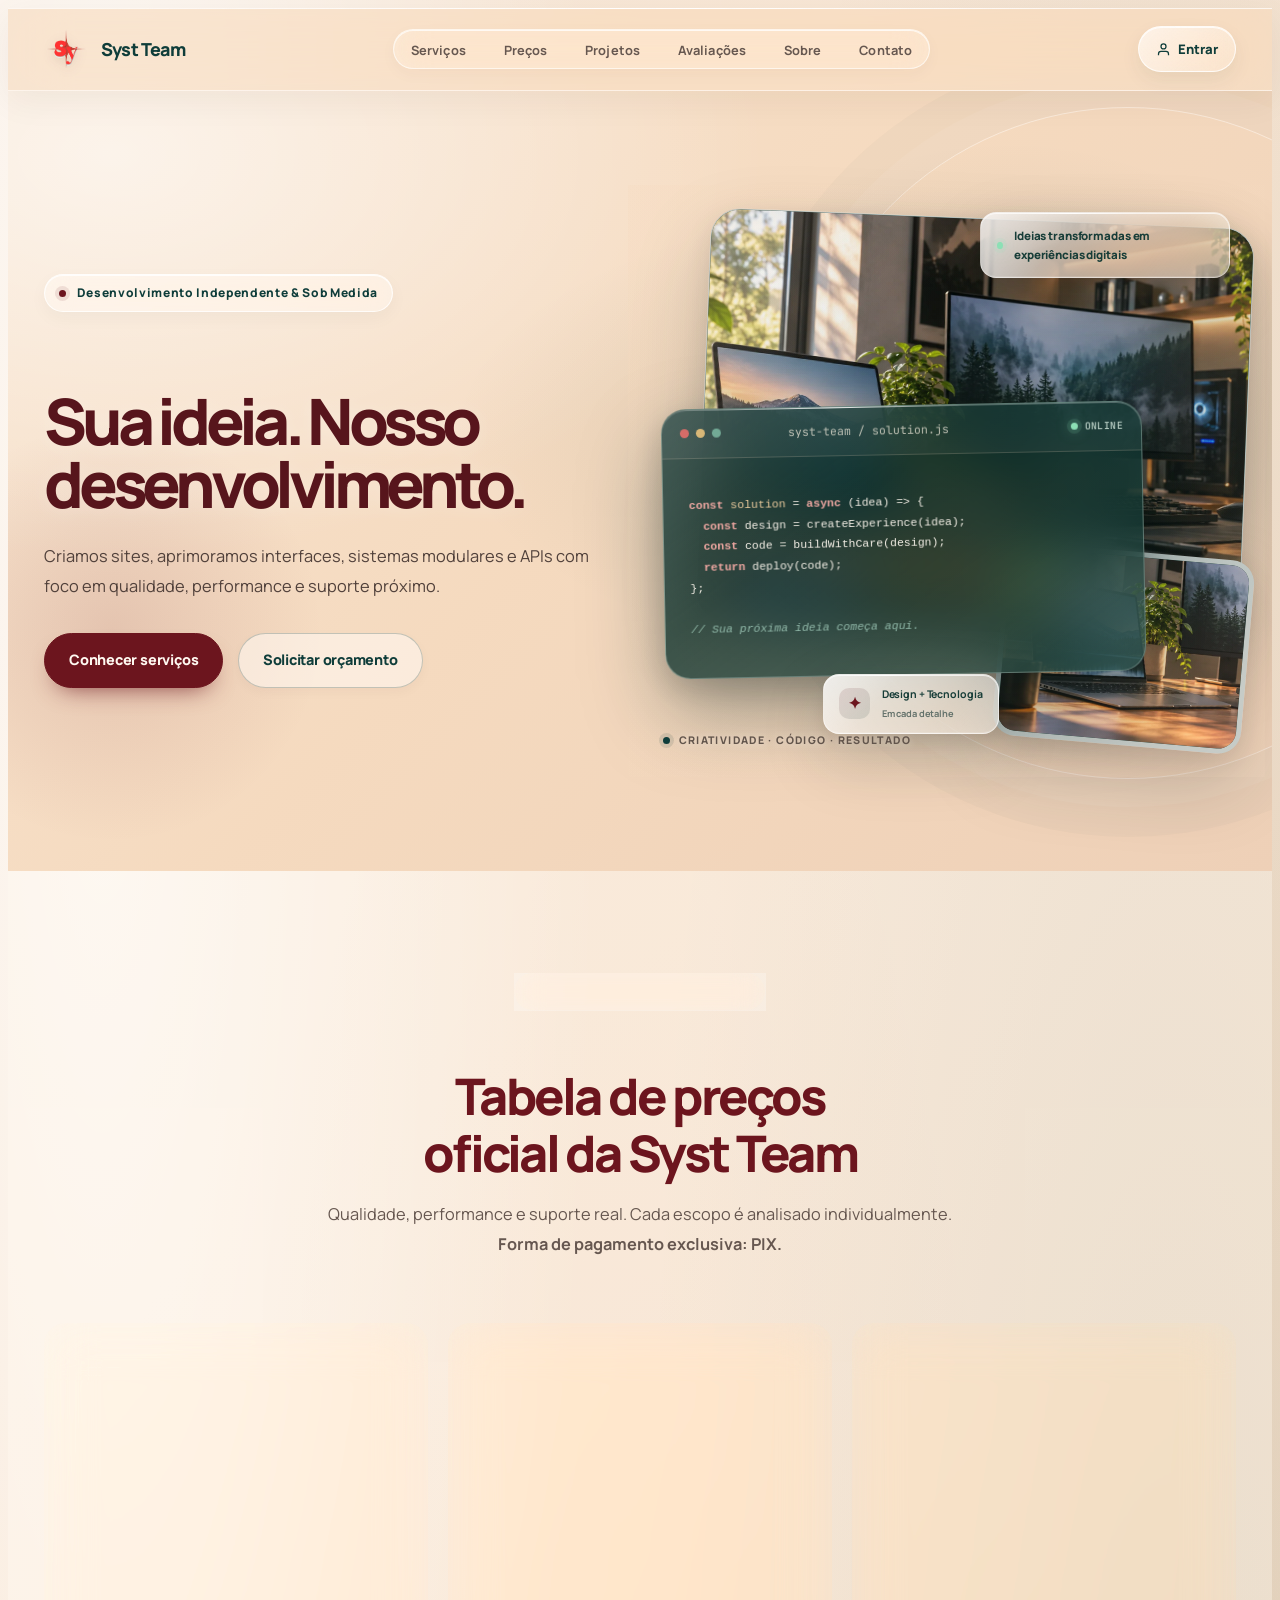
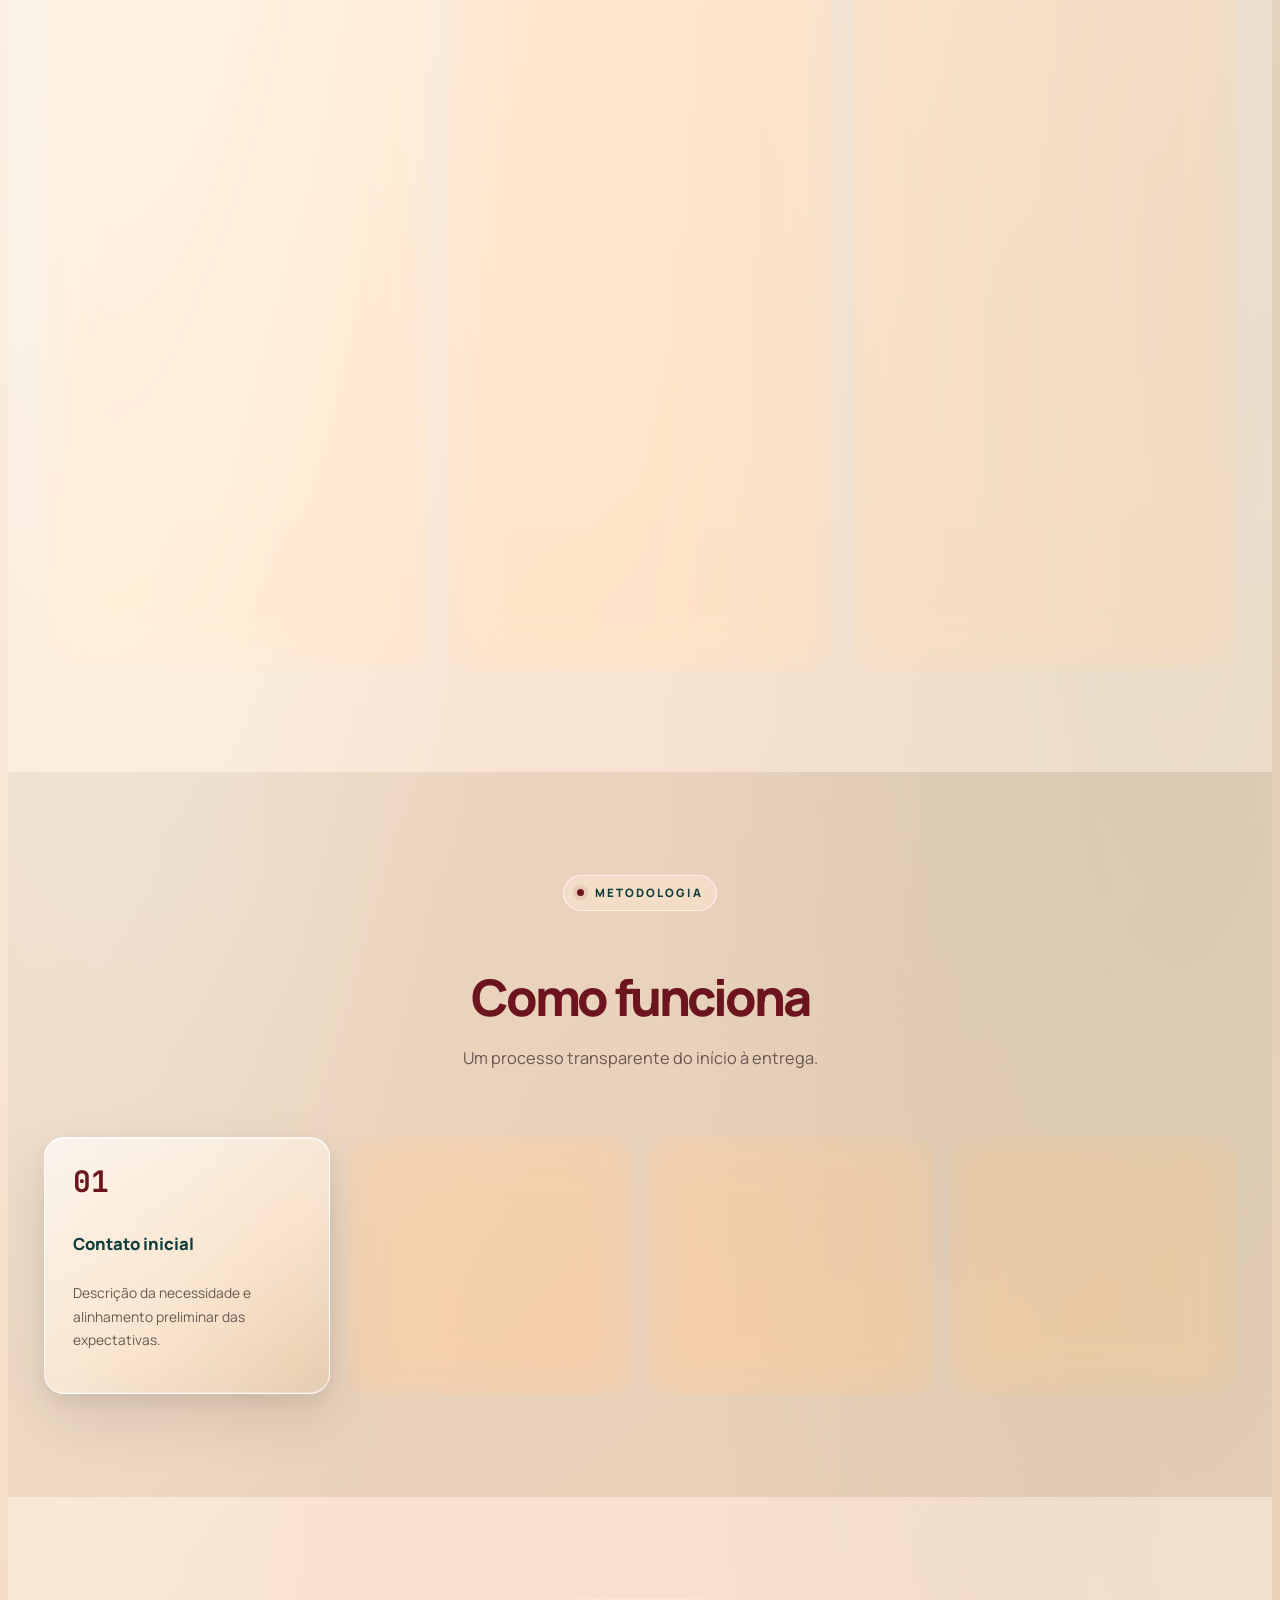
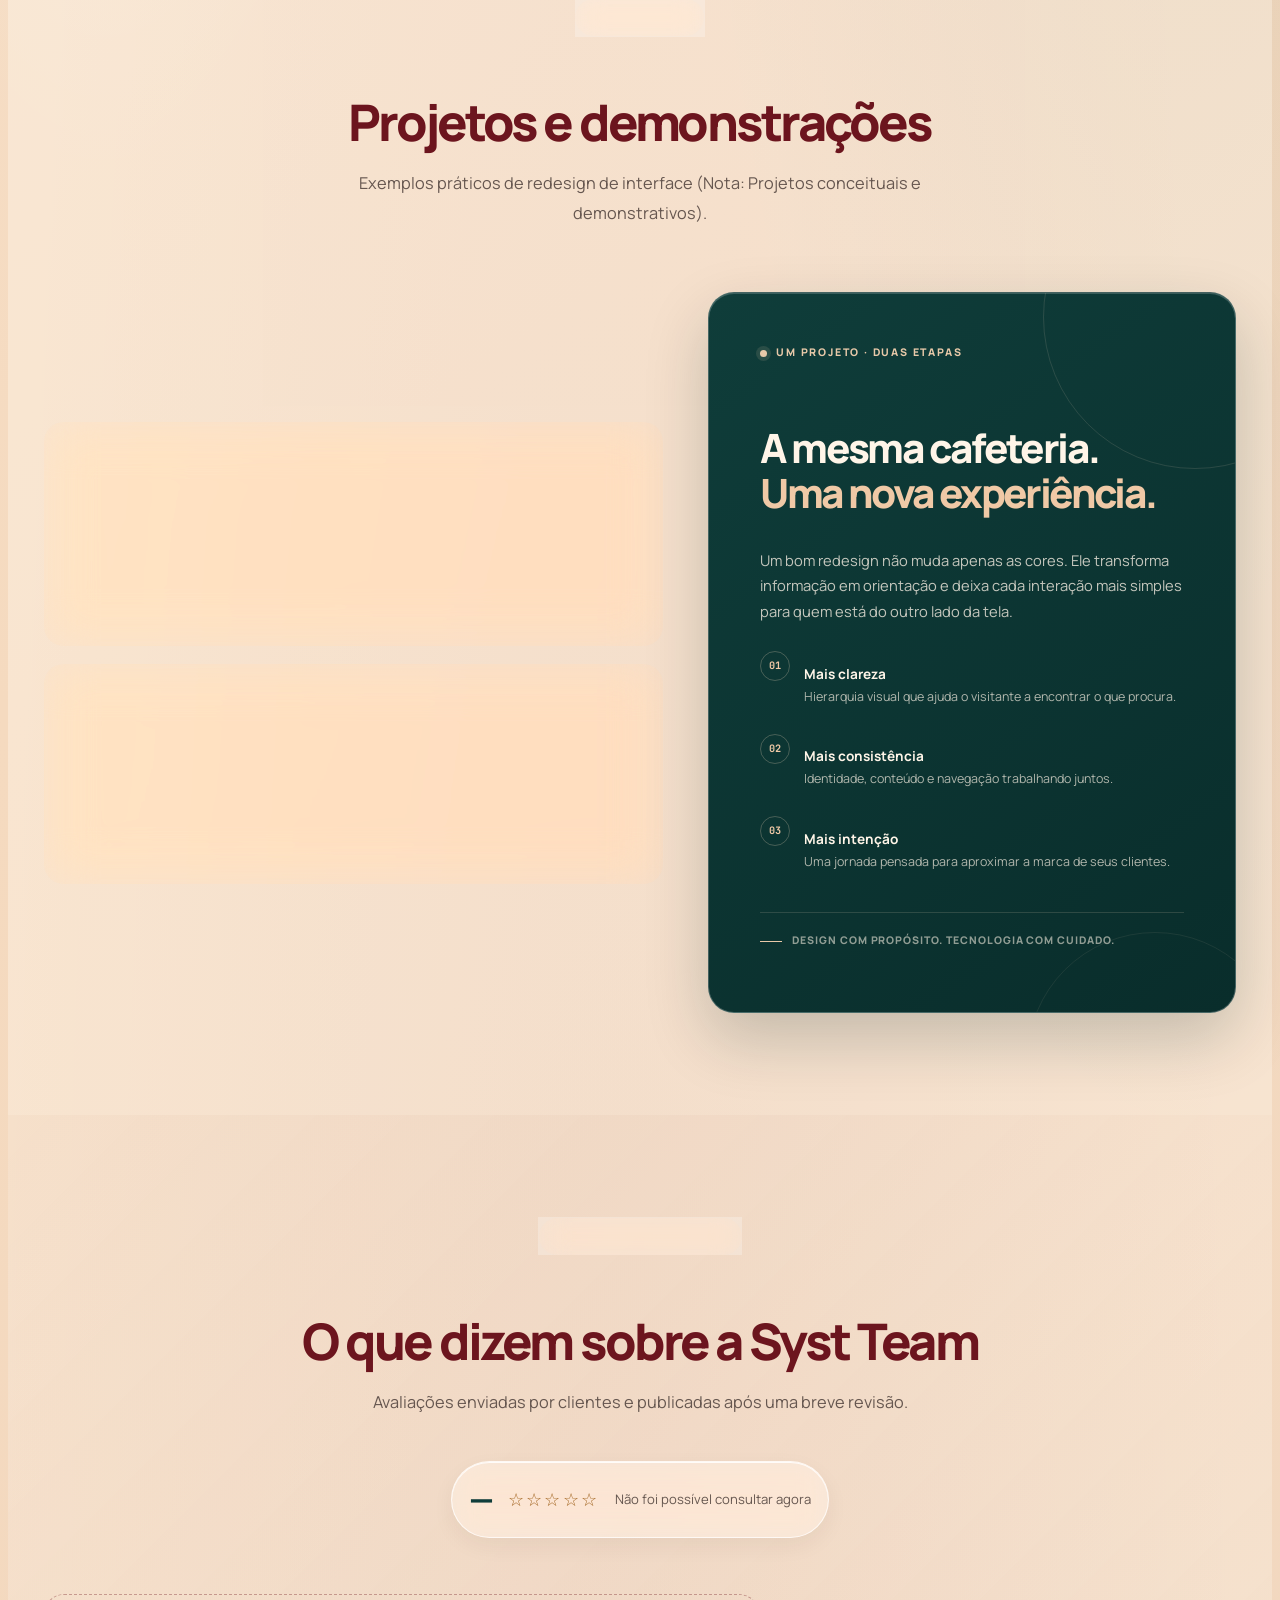
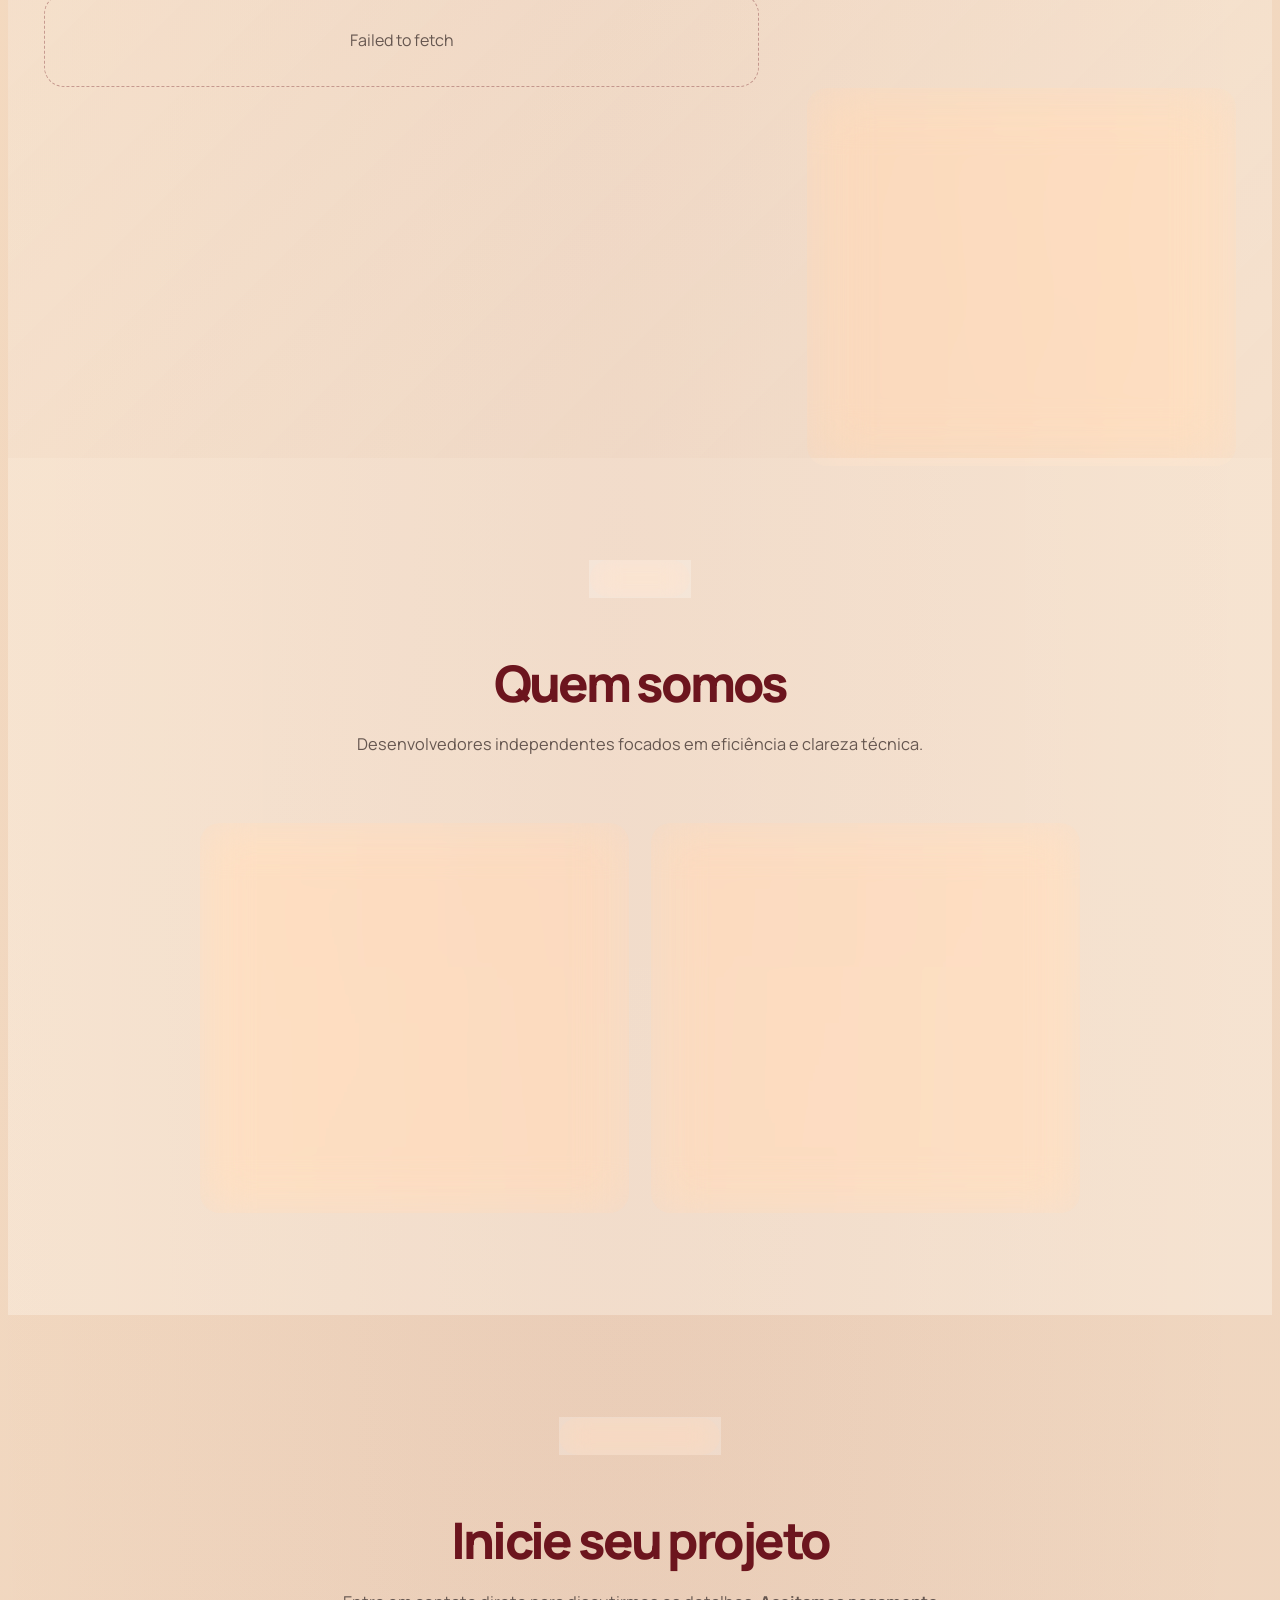
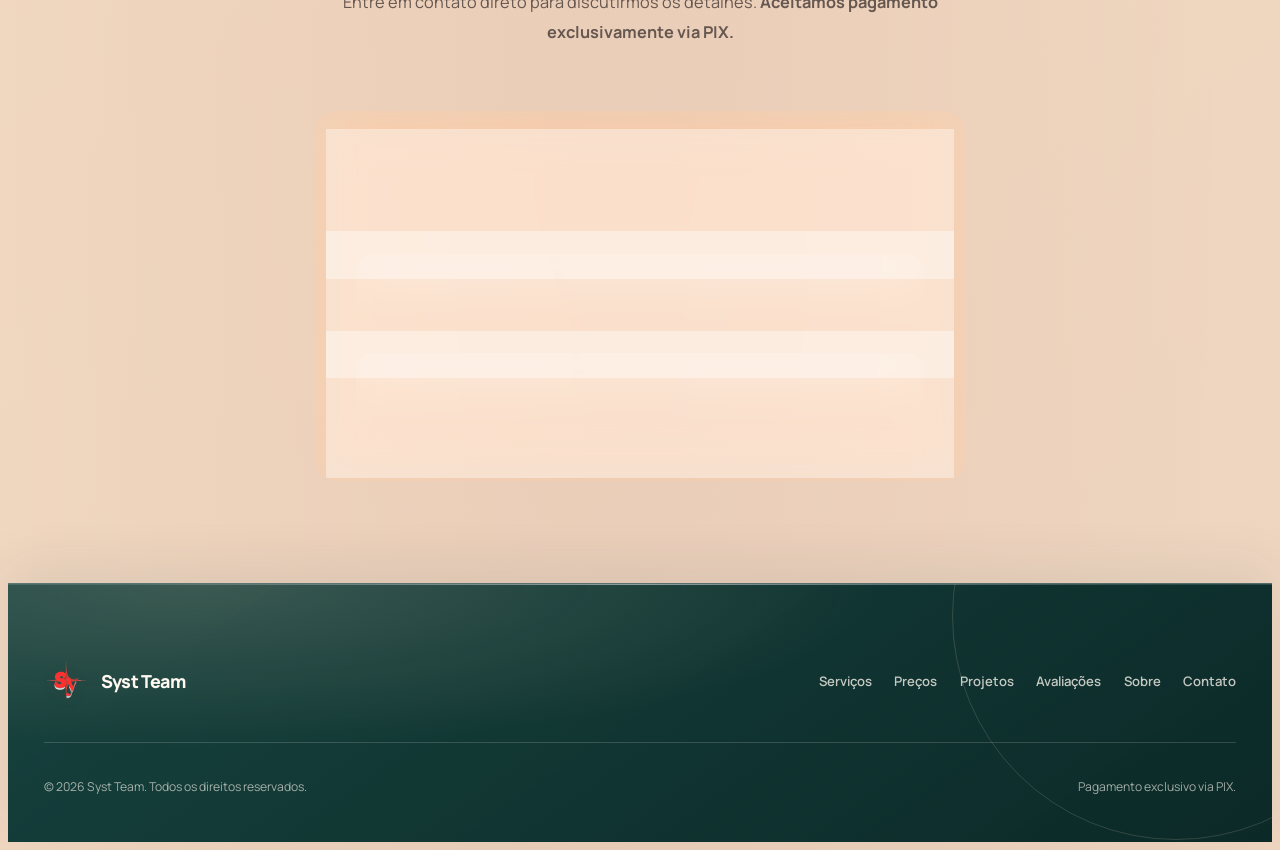
==== commit 5b968336: "Add files via upload" ====
--- a/index.html
+++ b/index.html
@@ -43,6 +43,7 @@
                     <li><a href="#servicos" class="nav-link">Serviços</a></li>
                     <li><a href="#precos" class="nav-link">Preços</a></li>
                     <li><a href="#projetos" class="nav-link">Projetos</a></li>
+                    <li><a href="#avaliacoes" class="nav-link">Avaliações</a></li>
                     <li><a href="#sobre" class="nav-link">Sobre</a></li>
                     <li><a href="#contato" class="nav-link">Contato</a></li>
                 </ul>
@@ -69,6 +70,7 @@
                         <li><a href="#servicos" class="nav-mobile-link">Serviços</a></li>
                         <li><a href="#precos" class="nav-mobile-link">Preços</a></li>
                         <li><a href="#projetos" class="nav-mobile-link">Projetos</a></li>
+                        <li><a href="#avaliacoes" class="nav-mobile-link">Avaliações</a></li>
                         <li><a href="#sobre" class="nav-mobile-link">Sobre</a></li>
                         <li><a href="#contato" class="nav-mobile-link">Contato</a></li>
                         <li id="mobile-auth-item"><a href="Auth/auth.html" class="nav-mobile-link mobile-auth-link" style="color: var(--accent);">Entrar / Cadastrar</a></li>
@@ -93,26 +95,44 @@
                 </div>
 
                 <div class="hero-visual" aria-hidden="true">
+                    <div class="hero-photo hero-photo--main">
+                        <img src="assets/hero-workspace.webp" alt="" fetchpriority="high">
+                    </div>
+                    <div class="hero-photo hero-photo--detail">
+                        <img src="assets/hero-laptop-detail.webp" alt="" loading="lazy">
+                    </div>
+                    <div class="hero-photo-wash"></div>
                     <div class="hero-scene" id="hero-scene" aria-hidden="true"></div>
-                    <div class="code-window">
-
+
+                    <div class="hero-glass-note liquid-glass">
+                        <span class="hero-glass-note-dot"></span>
+                        <span>Ideias transformadas em experiências digitais</span>
+                    </div>
+
+                    <div class="code-window liquid-glass">
                         <div class="window-header">
                             <span class="dot red"></span>
                             <span class="dot yellow"></span>
                             <span class="dot green"></span>
-                            <span class="window-title">main.py / index.html</span>
+                            <span class="window-title">syst-team / solution.js</span>
+                            <span class="window-live"><i></i> online</span>
                         </div>
                         <div class="window-body">
-<pre><code><span class="token-keyword">def</span> <span class="token-func">build_solution</span>(idea):
-    <span class="token-var">design</span> = optimize_ui(idea)
-    <span class="token-var">code</span> = clean_code(design)
-    <span class="token-keyword">return</span> deploy_success(code)
-
-<span class="token-comment"># Pronto para o próximo projeto</span>
-solution = build_solution(<span class="token-string">"Sua visão"</span>)</code></pre>
-                        </div>
-                    </div>
-                    <span class="hero-visual-caption"><span class="caption-mark"></span> Design · Desenvolvimento · Tecnologia</span>
+<pre><code><span class="token-keyword">const</span> <span class="token-var">solution</span> = <span class="token-keyword">async</span> (idea) =&gt; {
+  <span class="token-keyword">const</span> design = createExperience(idea);
+  <span class="token-keyword">const</span> code = buildWithCare(design);
+  <span class="token-keyword">return</span> deploy(code);
+};
+
+<span class="token-comment">// Sua próxima ideia começa aqui.</span></code></pre>
+                        </div>
+                    </div>
+
+                    <div class="hero-glass-chip liquid-glass">
+                        <span class="hero-chip-icon">✦</span>
+                        <span><strong>Design + Tecnologia</strong><small>Em cada detalhe</small></span>
+                    </div>
+                    <span class="hero-visual-caption"><span class="caption-mark"></span> Criatividade · Código · Resultado</span>
                 </div>
             </div>
         </section>
@@ -354,7 +374,57 @@
             </div>
         </section>
 
-        <!-- 6. QUEM SOMOS -->
+        <!-- 6. AVALIAÇÕES -->
+        <section class="reviews section" id="avaliacoes">
+            <div class="container">
+                <div class="section-header">
+                    <span class="section-tag">Experiências reais</span>
+                    <h2 class="section-title">O que dizem sobre a Syst Team</h2>
+                    <p class="section-subtitle">Avaliações enviadas por clientes e publicadas após uma breve revisão.</p>
+                </div>
+
+                <div class="reviews-summary" id="reviews-summary" aria-live="polite">
+                    <span class="reviews-average" id="reviews-average">—</span>
+                    <span class="reviews-stars" id="reviews-summary-stars" aria-label="Sem avaliações">☆☆☆☆☆</span>
+                    <span class="reviews-count" id="reviews-count">Carregando avaliações...</span>
+                </div>
+
+                <div class="reviews-layout">
+                    <div class="reviews-list" id="reviews-list" aria-live="polite">
+                        <p class="reviews-empty">Carregando avaliações...</p>
+                    </div>
+
+                    <aside class="reviews-form-card">
+                        <span class="reviews-form-eyebrow">Sua opinião importa</span>
+                        <h3>Conte como foi sua experiência.</h3>
+                        <p class="reviews-form-description">É necessário entrar em uma conta Syst Team para enviar uma avaliação. Ela ficará pendente até ser revisada.</p>
+                        <div id="review-auth-prompt" class="review-auth-prompt">
+                            <a class="btn btn-primary full-width" href="Auth/auth.html">Entrar ou criar conta</a>
+                        </div>
+                        <form id="review-form" class="review-form" hidden>
+                            <label class="review-label">Sua nota</label>
+                            <div class="review-rating-input" role="radiogroup" aria-label="Nota de 1 a 5 estrelas">
+                                <label><input type="radio" name="review-rating" value="1" required><span aria-hidden="true">★</span><span class="sr-only">1 estrela</span></label>
+                                <label><input type="radio" name="review-rating" value="2"><span aria-hidden="true">★</span><span class="sr-only">2 estrelas</span></label>
+                                <label><input type="radio" name="review-rating" value="3"><span aria-hidden="true">★</span><span class="sr-only">3 estrelas</span></label>
+                                <label><input type="radio" name="review-rating" value="4"><span aria-hidden="true">★</span><span class="sr-only">4 estrelas</span></label>
+                                <label><input type="radio" name="review-rating" value="5"><span aria-hidden="true">★</span><span class="sr-only">5 estrelas</span></label>
+                            </div>
+                            <label class="review-label" for="review-title">Título <span>(opcional)</span></label>
+                            <input id="review-title" name="title" type="text" maxlength="100" placeholder="Resuma sua experiência">
+                            <label class="review-label" for="review-comment">Comentário</label>
+                            <textarea id="review-comment" name="comment" minlength="10" maxlength="1500" rows="5" required placeholder="Conte um pouco sobre o atendimento e o resultado..."></textarea>
+                            <p class="review-form-hint">Mínimo de 10 caracteres. Sua avaliação será exibida após aprovação.</p>
+                            <button class="btn btn-primary full-width" id="review-submit" type="submit">Enviar avaliação</button>
+                        </form>
+                        <p id="review-feedback" class="review-feedback" role="status" aria-live="polite"></p>
+                        <div id="my-review-status" class="my-review-status" hidden></div>
+                    </aside>
+                </div>
+            </div>
+        </section>
+
+        <!-- 7. QUEM SOMOS -->
         <section class="about section" id="sobre">
             <div class="container">
                 <div class="section-header">
@@ -448,6 +518,7 @@
                     <li><a href="#servicos">Serviços</a></li>
                     <li><a href="#precos">Preços</a></li>
                     <li><a href="#projetos">Projetos</a></li>
+                    <li><a href="#avaliacoes">Avaliações</a></li>
                     <li><a href="#sobre">Sobre</a></li>
                     <li><a href="#contato">Contato</a></li>
                 </ul>
@@ -461,6 +532,7 @@
 
     <!-- JS Principal da Aplicação -->
     <script src="app.js"></script>
+    <script src="js/reviews.js"></script>
     <script>
         // Script para cópia do telefone
         (() => {
--- a/style-pc.css
+++ b/style-pc.css
@@ -1547,3 +1547,664 @@
     .cafeteria-version { grid-template-columns: 1fr; }
     .cafeteria-thumb { aspect-ratio: 1.9; }
 }
+
+
+/* =====================================================
+   SYST TEAM · CUSTOMER REVIEWS / API CLIENT
+===================================================== */
+.reviews { background: rgba(255, 249, 241, .52); }
+.reviews-summary {
+    display: flex; align-items: center; justify-content: center; flex-wrap: wrap;
+    gap: .7rem 1rem; margin: -1.25rem auto 2.5rem; color: var(--color-green);
+}
+.reviews-average { font-size: 2rem; font-weight: 800; letter-spacing: -.06em; }
+.reviews-stars { color: #A66A28; font-size: 1.15rem; letter-spacing: .12em; }
+.reviews-count { color: var(--text-muted); font-size: .82rem; }
+.reviews-layout { display: grid; grid-template-columns: minmax(0, 1.25fr) minmax(300px, .75fr); gap: clamp(1.4rem, 4vw, 3rem); align-items: start; }
+.reviews-list { display: grid; grid-template-columns: repeat(2, minmax(0, 1fr)); gap: 1rem; }
+.review-card, .reviews-form-card {
+    min-width: 0; padding: clamp(1.25rem, 2.5vw, 1.8rem); border: 1px solid var(--border-color);
+    border-radius: var(--radius); background: rgba(255, 252, 246, .86); box-shadow: var(--shadow-card);
+}
+.review-card { display: flex; flex-direction: column; gap: .7rem; }
+.review-card-top { display: flex; justify-content: space-between; align-items: center; gap: .75rem; }
+.review-card-stars { color: #A66A28; letter-spacing: .1em; white-space: nowrap; }
+.review-card-date { color: var(--text-subtle); font-size: .7rem; }
+.review-card-title { color: var(--color-bordo); font-size: 1rem; font-weight: 800; line-height: 1.3; }
+.review-card-comment { color: var(--text-muted); font-size: .86rem; line-height: 1.75; overflow-wrap: anywhere; }
+.review-card-author { margin-top: auto; padding-top: .6rem; color: var(--color-green); font-size: .75rem; font-weight: 800; }
+.reviews-empty { grid-column: 1 / -1; padding: 2rem; border: 1px dashed var(--border-hover); border-radius: var(--radius); color: var(--text-muted); text-align: center; }
+.reviews-form-card { position: sticky; top: 110px; background: var(--color-green); color: var(--color-cream); border-color: rgba(245,218,191,.15); }
+.reviews-form-eyebrow { display: inline-block; margin-bottom: .8rem; color: #E8C9A9; font-size: .67rem; font-weight: 800; letter-spacing: .16em; text-transform: uppercase; }
+.reviews-form-card h3 { margin-bottom: .6rem; color: #FFF5E8; font-size: clamp(1.45rem, 2.5vw, 2rem); font-weight: 800; line-height: 1.15; letter-spacing: -.045em; }
+.reviews-form-description { margin-bottom: 1.35rem; color: rgba(255,245,232,.72); font-size: .82rem; line-height: 1.7; }
+.review-form { display: grid; gap: .65rem; }
+.review-label { margin-top: .3rem; color: #FFF5E8; font-size: .76rem; font-weight: 800; }
+.review-label span { color: rgba(255,245,232,.55); font-weight: 500; }
+.review-form input[type="text"], .review-form textarea {
+    width: 100%; min-width: 0; padding: .8rem .9rem; border: 1px solid rgba(245,218,191,.2); border-radius: 10px;
+    background: rgba(255,255,255,.08); color: #FFF5E8; outline: none; resize: vertical;
+}
+.review-form input::placeholder, .review-form textarea::placeholder { color: rgba(255,245,232,.43); }
+.review-form input:focus, .review-form textarea:focus { border-color: #F5DABF; box-shadow: 0 0 0 3px rgba(245,218,191,.12); }
+.review-rating-input { display: flex; gap: .45rem; }
+.review-rating-input label { position: relative; cursor: pointer; }
+.review-rating-input input { position: absolute; opacity: 0; inset: 0; }
+.review-rating-input span[aria-hidden] { display: grid; width: 35px; height: 35px; place-items: center; border: 1px solid rgba(245,218,191,.25); border-radius: 9px; color: rgba(245,218,191,.4); font-size: 1.15rem; transition: .2s ease; }
+.review-rating-input label:has(input:checked) span[aria-hidden], .review-rating-input label:has(input:checked) ~ label span[aria-hidden] { color: rgba(245,218,191,.4); }
+.review-rating-input label:has(input:checked) span[aria-hidden], .review-rating-input label:has(input:checked) span[aria-hidden] ~ span { background: rgba(245,218,191,.12); color: #F5DABF; }
+.review-rating-input label:has(input:focus-visible) span[aria-hidden] { outline: 2px solid #F5DABF; outline-offset: 3px; }
+.review-rating-input:has(label:nth-child(1) input:checked) label:nth-child(-n+1) span[aria-hidden],
+.review-rating-input:has(label:nth-child(2) input:checked) label:nth-child(-n+2) span[aria-hidden],
+.review-rating-input:has(label:nth-child(3) input:checked) label:nth-child(-n+3) span[aria-hidden],
+.review-rating-input:has(label:nth-child(4) input:checked) label:nth-child(-n+4) span[aria-hidden],
+.review-rating-input:has(label:nth-child(5) input:checked) label:nth-child(-n+5) span[aria-hidden] { color: #F5DABF; }
+.review-form-hint { color: rgba(255,245,232,.55); font-size: .68rem; line-height: 1.5; }
+.reviews-form-card .btn-primary { margin-top: .35rem; border: 0; background: var(--color-cream); color: var(--color-green); }
+.reviews-form-card .btn-primary:hover { background: #FFF2E4; }
+.review-auth-prompt .btn-primary { display: flex; }
+.review-feedback { min-height: 1.25rem; margin-top: .7rem; color: #F5DABF; font-size: .76rem; }
+.my-review-status { margin-top: .8rem; padding: .75rem; border: 1px solid rgba(245,218,191,.2); border-radius: 10px; color: #FFF5E8; font-size: .76rem; line-height: 1.5; }
+.sr-only { position: absolute; width: 1px; height: 1px; padding: 0; margin: -1px; overflow: hidden; clip: rect(0,0,0,0); white-space: nowrap; border: 0; }
+@media (max-width: 900px) { .reviews-layout { grid-template-columns: 1fr; } .reviews-form-card { position: static; } }
+@media (max-width: 600px) { .reviews-list { grid-template-columns: 1fr; } .reviews-summary { margin-top: -1rem; } }
+
+.review-form[hidden], .review-auth-prompt[hidden], .my-review-status[hidden] { display: none !important; }
+
+/* =====================================================================
+   SYST TEAM · LIQUID GLASS HERO
+   Fotografias de workspace, interface translúcida e profundidade 3D.
+   ===================================================================== */
+.hero {
+    position: relative;
+    isolation: isolate;
+    background:
+        radial-gradient(ellipse at 78% 44%, rgba(15, 61, 58, .12), transparent 39%),
+        radial-gradient(ellipse at 8% 8%, rgba(255, 255, 255, .58), transparent 40%),
+        linear-gradient(135deg, #F8E5D1 0%, #F5DABF 48%, #EED0B7 100%);
+}
+.hero::before {
+    top: 2%; right: -12rem; width: 42rem; height: 42rem;
+    border: 1px solid rgba(255,255,255,.42);
+    box-shadow: 0 0 0 28px rgba(255,255,255,.055), 0 0 0 58px rgba(15,61,58,.025);
+}
+.hero::after {
+    inset: auto auto 3% -7rem; width: 27rem; height: 27rem;
+    background: radial-gradient(circle, rgba(108,21,30,.13), transparent 69%);
+}
+.hero-container {
+    grid-template-columns: minmax(0, 1fr) minmax(0, 1.04fr);
+    gap: clamp(2rem, 4.4vw, 4.5rem);
+}
+.hero-content { max-width: 660px; }
+.hero-title {
+    color: #57151C;
+    text-shadow: 0 2px 18px rgba(255,255,255,.24);
+}
+.hero-description { color: #51413B; }
+
+/* Shared liquid-glass surface: translucent fill, edge glints and soft depth. */
+.liquid-glass {
+    position: relative;
+    isolation: isolate;
+    border: 1px solid rgba(255,255,255,.48);
+    background: linear-gradient(145deg, rgba(255,255,255,.36), rgba(255,255,255,.13) 48%, rgba(15,61,58,.12));
+    -webkit-backdrop-filter: blur(24px) saturate(170%);
+    backdrop-filter: blur(24px) saturate(170%);
+    box-shadow:
+        0 25px 65px rgba(24,39,35,.18),
+        0 7px 20px rgba(48,31,26,.08),
+        inset 0 1px 0 rgba(255,255,255,.68),
+        inset 0 -1px 0 rgba(255,255,255,.12);
+}
+.liquid-glass::before {
+    position: absolute;
+    z-index: -1;
+    inset: 0;
+    border-radius: inherit;
+    background: linear-gradient(132deg, rgba(255,255,255,.32), transparent 35%, transparent 68%, rgba(255,255,255,.13));
+    content: '';
+    pointer-events: none;
+}
+.liquid-glass::after {
+    position: absolute;
+    z-index: -1;
+    top: 0;
+    left: 8%;
+    width: 55%;
+    height: 1px;
+    background: linear-gradient(90deg, transparent, rgba(255,255,255,.9), transparent);
+    content: '';
+    pointer-events: none;
+}
+
+.hero-visual {
+    min-height: clamp(440px, 42vw, 560px);
+    align-items: center;
+    overflow: visible;
+}
+.hero-photo {
+    position: absolute;
+    overflow: hidden;
+    border: 1px solid rgba(255,255,255,.68);
+    border-radius: 30px;
+    background: #193D39;
+    box-shadow: 0 30px 75px rgba(29,35,31,.23), 0 8px 24px rgba(29,35,31,.12);
+    pointer-events: none;
+}
+.hero-photo img {
+    display: block;
+    width: 100%;
+    height: 100%;
+    object-fit: cover;
+}
+.hero-photo--main {
+    z-index: 0;
+    top: 1%;
+    right: -2%;
+    width: 94%;
+    height: 77%;
+    transform: rotate(2.3deg);
+}
+.hero-photo--main::after {
+    position: absolute;
+    inset: 0;
+    background: linear-gradient(130deg, rgba(10,35,31,.06), transparent 43%, rgba(7,31,29,.26));
+    content: '';
+}
+.hero-photo--detail {
+    z-index: 1;
+    right: -2%;
+    bottom: 1%;
+    width: 43%;
+    height: 36%;
+    border: 5px solid rgba(255,255,255,.72);
+    border-radius: 23px;
+    transform: rotate(5deg);
+}
+.hero-photo--detail img { object-position: 43% 61%; }
+.hero-photo-wash {
+    position: absolute;
+    z-index: 1;
+    inset: -5%;
+    background:
+        radial-gradient(ellipse at 52% 45%, transparent 35%, rgba(245,218,191,.14) 76%),
+        linear-gradient(90deg, rgba(245,218,191,.16), transparent 48%);
+    pointer-events: none;
+}
+.hero-scene {
+    z-index: 2;
+    inset: -15% -12% -13% -10%;
+    opacity: .97;
+    background: radial-gradient(ellipse at 58% 47%, rgba(15,61,58,.14), transparent 61%);
+    pointer-events: none;
+}
+.hero-scene canvas { width: 100%; height: 100%; }
+
+.code-window.liquid-glass {
+    position: absolute;
+    z-index: 4;
+    left: 1%;
+    bottom: 14%;
+    width: min(83%, 495px);
+    margin: 0;
+    overflow: hidden;
+    border-color: rgba(224,243,232,.36);
+    border-radius: 25px;
+    background: linear-gradient(145deg, rgba(8,43,40,.88), rgba(11,51,47,.74) 58%, rgba(20,65,59,.68));
+    -webkit-backdrop-filter: blur(28px) saturate(145%);
+    backdrop-filter: blur(28px) saturate(145%);
+    box-shadow: 0 34px 82px rgba(3,31,29,.36), 0 10px 30px rgba(32,27,23,.16), inset 0 1px 0 rgba(255,255,255,.25);
+    transform: rotate(-1.1deg);
+    transition: transform .55s var(--motion-ease), box-shadow .55s var(--motion-ease);
+}
+.code-window.liquid-glass::before {
+    background: linear-gradient(145deg, rgba(255,255,255,.14), transparent 38%, transparent 76%, rgba(255,255,255,.09));
+}
+.hero-visual:hover .code-window.liquid-glass {
+    transform: translateY(-7px) rotate(0);
+    box-shadow: 0 42px 90px rgba(3,31,29,.42), 0 12px 32px rgba(32,27,23,.18), inset 0 1px 0 rgba(255,255,255,.32);
+}
+.window-header {
+    padding: .88rem 1.1rem;
+    background: rgba(255,255,255,.045);
+    border-bottom-color: rgba(245,218,191,.17);
+}
+.window-title { color: rgba(245,238,223,.72); }
+.window-live {
+    display: inline-flex;
+    align-items: center;
+    gap: .42rem;
+    margin-left: auto;
+    color: rgba(224,243,232,.78);
+    font: 600 .62rem var(--font-code);
+    letter-spacing: .04em;
+    text-transform: uppercase;
+}
+.window-live i, .hero-glass-note-dot {
+    width: 7px;
+    height: 7px;
+    border-radius: 50%;
+    background: #8CE0B5;
+    box-shadow: 0 0 0 4px rgba(140,224,181,.13), 0 0 14px rgba(140,224,181,.62);
+}
+.window-body {
+    padding: clamp(1.05rem, 2.6vw, 1.6rem);
+    color: #F5F0E7;
+    font-size: clamp(.66rem, .9vw, .8rem);
+    line-height: 1.8;
+}
+.token-keyword { color: #F0A8A2; }
+.token-func { color: #A8D0C2; }
+.token-var { color: #EBCB9D; }
+.token-string { color: #F1BE83; }
+.token-comment { color: #91B9A9; }
+
+.hero-glass-note, .hero-glass-chip {
+    position: absolute;
+    z-index: 5;
+    display: flex;
+    align-items: center;
+    gap: .7rem;
+    padding: .78rem 1rem;
+    border-radius: 16px;
+    color: #173D38;
+    font-size: .72rem;
+    font-weight: 800;
+    letter-spacing: -.01em;
+}
+.hero-glass-note {
+    top: 0;
+    right: 1%;
+    max-width: 250px;
+    background: linear-gradient(140deg, rgba(255,255,255,.74), rgba(255,255,255,.38));
+}
+.hero-glass-chip {
+    right: 41%;
+    bottom: 3%;
+    padding: .7rem .95rem;
+    border-color: rgba(255,255,255,.6);
+    background: linear-gradient(145deg, rgba(255,255,255,.78), rgba(255,255,255,.38));
+}
+.hero-chip-icon {
+    display: grid;
+    width: 31px;
+    height: 31px;
+    flex: 0 0 31px;
+    place-items: center;
+    border-radius: 10px;
+    background: linear-gradient(145deg, rgba(108,21,30,.12), rgba(15,61,58,.12));
+    color: var(--color-bordo);
+    font-size: 1rem;
+}
+.hero-glass-chip strong, .hero-glass-chip small { display: block; }
+.hero-glass-chip strong { font-size: .66rem; }
+.hero-glass-chip small { margin-top: .1rem; color: #65736C; font-size: .58rem; font-weight: 700; }
+.hero-visual-caption {
+    right: auto;
+    bottom: 0;
+    left: 1%;
+    z-index: 6;
+    color: #62554C;
+    text-shadow: 0 1px 8px rgba(255,255,255,.55);
+}
+.caption-mark { background: var(--color-green); box-shadow: 0 0 0 4px rgba(15,61,58,.11); }
+.hero-scene[data-fallback="true"] {
+    background: radial-gradient(ellipse at 54% 48%, rgba(15,61,58,.13), transparent 55%);
+}
+
+@supports not ((backdrop-filter: blur(1px)) or (-webkit-backdrop-filter: blur(1px))) {
+    .liquid-glass { background: rgba(255,249,241,.93); }
+    .code-window.liquid-glass { background: rgba(8,43,40,.96); }
+}
+
+@media (max-width: 1024px) {
+    .hero-container { grid-template-columns: minmax(0, 1fr) minmax(0, .95fr); gap: 2rem; }
+    .hero-visual { min-height: 440px; }
+    .code-window.liquid-glass { width: 89%; left: -1%; bottom: 12%; }
+    .hero-glass-chip { right: 35%; }
+}
+@media (max-width: 760px) {
+    .hero-container { grid-template-columns: 1fr; gap: 1.5rem; }
+    .hero-content { max-width: 720px; }
+    .hero-visual { width: 100%; min-height: 455px; max-width: 680px; margin-inline: auto; }
+    .hero-photo--main { right: 1%; width: 93%; height: 79%; }
+    .hero-photo--detail { right: 0; }
+    .hero-scene { inset: -12% -6% -10%; }
+    .code-window.liquid-glass { left: 1%; bottom: 13%; width: 78%; }
+}
+@media (max-width: 600px) {
+    .hero { padding-block: 3.7rem 2.8rem; }
+    .hero-visual { min-height: 345px; }
+    .hero-photo--main { top: 3%; right: 0; width: 96%; height: 76%; border-radius: 23px; }
+    .hero-photo--detail { right: 0; bottom: 0; width: 45%; height: 33%; border-width: 4px; border-radius: 17px; }
+    .hero-scene { inset: -10% -7% -8%; opacity: .65; }
+    .code-window.liquid-glass { left: 0; bottom: 12%; width: 86%; border-radius: 18px; }
+    .window-header { padding: .7rem .85rem; }
+    .window-body { padding: .85rem; font-size: .58rem; }
+    .hero-glass-note { top: 0; right: 0; max-width: 195px; padding: .56rem .68rem; font-size: .59rem; }
+    .hero-glass-chip { right: 33%; bottom: 0; gap: .45rem; padding: .55rem .65rem; }
+    .hero-chip-icon { width: 26px; height: 26px; flex-basis: 26px; }
+    .hero-glass-chip strong { font-size: .57rem; }
+    .hero-glass-chip small { font-size: .52rem; }
+    .hero-visual-caption { bottom: -.2rem; left: 0; font-size: .49rem; letter-spacing: .08em; }
+}
+@media (max-width: 380px) {
+    .hero-visual { min-height: 315px; }
+    .window-body { font-size: .53rem; }
+    .hero-glass-note { max-width: 174px; font-size: .54rem; }
+}
+
+/* =====================================================================
+   SYST TEAM · LIQUID GLASS SYSTEM / SITE-WIDE
+   Expande o material do hero para navegação, conteúdo, formulários e footer.
+   Mantém a paleta Bordo · Green · Cream e a estrutura existente.
+   ===================================================================== */
+:root {
+    --glass-fill: rgba(255, 252, 247, .54);
+    --glass-fill-strong: rgba(255, 252, 247, .72);
+    --glass-border: rgba(255, 255, 255, .72);
+    --glass-edge: rgba(255, 255, 255, .82);
+    --glass-shadow: 0 24px 58px rgba(48, 34, 27, .12), 0 7px 20px rgba(15, 61, 58, .07);
+    --glass-blur: blur(24px) saturate(155%);
+}
+
+body {
+    background:
+        radial-gradient(ellipse at 8% 8%, rgba(255,255,255,.76), transparent 31rem),
+        radial-gradient(ellipse at 92% 26%, rgba(15,61,58,.105), transparent 34rem),
+        radial-gradient(ellipse at 48% 75%, rgba(108,21,30,.055), transparent 40rem),
+        linear-gradient(145deg, #F8E8D8 0%, #F5DABF 48%, #EED5C0 100%);
+}
+
+/* Luz ambiente suave, sem competir com o conteúdo. */
+body::before {
+    content: "";
+    position: fixed;
+    z-index: 0;
+    inset: 0;
+    pointer-events: none;
+    background-image:
+        linear-gradient(rgba(255,255,255,.12) 1px, transparent 1px),
+        linear-gradient(90deg, rgba(255,255,255,.12) 1px, transparent 1px);
+    background-size: 72px 72px;
+    mask-image: linear-gradient(to bottom, rgba(0,0,0,.24), transparent 72%);
+}
+body > header,
+body > main,
+body > footer { position: relative; z-index: 1; }
+
+/* Barra principal: vidro fosco com reflexo na borda superior. */
+.header,
+.header.is-scrolled {
+    background: rgba(245, 218, 191, .62);
+    border-bottom: 1px solid rgba(255,255,255,.58);
+    -webkit-backdrop-filter: blur(28px) saturate(165%);
+    backdrop-filter: blur(28px) saturate(165%);
+    box-shadow: 0 10px 35px rgba(55,35,27,.055), inset 0 1px 0 rgba(255,255,255,.72);
+}
+.header::after {
+    position: absolute;
+    top: 0;
+    left: 8%;
+    width: 84%;
+    height: 1px;
+    content: "";
+    pointer-events: none;
+    background: linear-gradient(90deg, transparent, rgba(255,255,255,.96), transparent);
+}
+.nav-desktop .nav-list {
+    padding: .35rem .55rem;
+    border: 1px solid rgba(255,255,255,.62);
+    border-radius: 999px;
+    background: rgba(255,252,247,.28);
+    -webkit-backdrop-filter: blur(18px) saturate(145%);
+    backdrop-filter: blur(18px) saturate(145%);
+    box-shadow: inset 0 1px 0 rgba(255,255,255,.75), 0 5px 16px rgba(55,35,27,.035);
+}
+.nav-link {
+    padding: .42rem .5rem;
+    border-radius: 999px;
+    transition: color var(--transition), background var(--transition), transform var(--transition);
+}
+.nav-link::after { display: none; }
+.nav-link:hover,
+.nav-link:focus-visible {
+    color: var(--color-green);
+    background: rgba(255,255,255,.58);
+}
+.btn-login,
+.user-profile-badge {
+    border: 1px solid rgba(255,255,255,.78);
+    border-radius: 999px;
+    background: linear-gradient(135deg, rgba(255,255,255,.66), rgba(255,255,255,.24));
+    -webkit-backdrop-filter: blur(18px) saturate(145%);
+    backdrop-filter: blur(18px) saturate(145%);
+    box-shadow: inset 0 1px 0 rgba(255,255,255,.78), 0 8px 20px rgba(15,61,58,.07);
+}
+.btn-login:hover {
+    color: #FFF9F1;
+    background: linear-gradient(135deg, rgba(15,61,58,.94), rgba(8,45,43,.9));
+    border-color: rgba(255,255,255,.5);
+}
+.menu-btn {
+    border: 1px solid rgba(255,255,255,.75);
+    background: rgba(255,252,247,.56);
+    -webkit-backdrop-filter: blur(18px);
+    backdrop-filter: blur(18px);
+    box-shadow: inset 0 1px 0 rgba(255,255,255,.8), 0 7px 18px rgba(15,61,58,.07);
+}
+.nav-mobile {
+    border: 1px solid rgba(255,255,255,.78);
+    background: rgba(255,249,241,.78);
+    -webkit-backdrop-filter: blur(28px) saturate(160%);
+    backdrop-filter: blur(28px) saturate(160%);
+    box-shadow: 0 24px 54px rgba(38,31,26,.16), inset 0 1px 0 rgba(255,255,255,.85);
+}
+.nav-mobile-link { border-radius: 12px; }
+.nav-mobile-link:hover { background: rgba(255,255,255,.66); }
+
+/* Cards e blocos de conteúdo. */
+.card,
+.process-step,
+.review-card,
+.reviews-form-card,
+.cafeteria-version,
+.contact-btn {
+    border-color: rgba(255,255,255,.76);
+    background: linear-gradient(145deg, rgba(255,255,255,.67), rgba(255,252,247,.36) 58%, rgba(15,61,58,.045));
+    -webkit-backdrop-filter: var(--glass-blur);
+    backdrop-filter: var(--glass-blur);
+    box-shadow: var(--glass-shadow), inset 0 1px 0 rgba(255,255,255,.84), inset 0 -1px 0 rgba(255,255,255,.24);
+}
+.card:hover,
+.process-step:hover,
+.contact-btn:hover {
+    border-color: rgba(255,255,255,.94);
+    background: linear-gradient(145deg, rgba(255,255,255,.82), rgba(255,252,247,.52) 58%, rgba(15,61,58,.055));
+    box-shadow: 0 30px 65px rgba(48,34,27,.15), inset 0 1px 0 rgba(255,255,255,.94);
+}
+.service-card,
+.project-card,
+.about-card,
+.contact-card,
+.cafeteria-version,
+.reviews-form-card { position: relative; isolation: isolate; }
+.service-card::after,
+.project-card::after,
+.about-card::after,
+.contact-card::after,
+.review-card::after,
+.reviews-form-card::after,
+.process-step::after {
+    position: absolute;
+    z-index: -1;
+    top: 0;
+    left: 9%;
+    width: 55%;
+    height: 1px;
+    content: "";
+    pointer-events: none;
+    background: linear-gradient(90deg, transparent, rgba(255,255,255,.95), transparent);
+}
+.service-card { overflow: hidden; }
+.featured-card {
+    background: linear-gradient(145deg, rgba(255,255,255,.82), rgba(255,252,247,.48) 54%, rgba(15,61,58,.08));
+    border-color: rgba(255,255,255,.9);
+    box-shadow: 0 28px 65px rgba(15,61,58,.13), inset 0 1px 0 rgba(255,255,255,.95);
+}
+.price-tag,
+.badge,
+.section-tag,
+.reviews-summary {
+    -webkit-backdrop-filter: blur(14px) saturate(145%);
+    backdrop-filter: blur(14px) saturate(145%);
+}
+.badge {
+    border-color: rgba(255,255,255,.78);
+    background: rgba(255,255,255,.4);
+    box-shadow: inset 0 1px 0 rgba(255,255,255,.82), 0 6px 18px rgba(15,61,58,.04);
+}
+.section-tag {
+    padding: .48rem .85rem;
+    border: 1px solid rgba(255,255,255,.65);
+    border-radius: 999px;
+    background: rgba(255,255,255,.26);
+}
+
+/* Previews de projetos e equipe. */
+.project-card { overflow: hidden; }
+.project-image-wrapper {
+    border-bottom-color: rgba(255,255,255,.52);
+    background: rgba(15,61,58,.1);
+}
+.project-content { background: linear-gradient(180deg, rgba(255,255,255,.08), rgba(255,252,247,.32)); }
+.about-card { overflow: hidden; }
+.about-avatar {
+    border-color: rgba(255,255,255,.82);
+    background: linear-gradient(145deg, rgba(255,255,255,.62), rgba(15,61,58,.08));
+    box-shadow: 0 0 0 5px rgba(255,255,255,.2), 0 12px 28px rgba(15,61,58,.12), inset 0 1px 0 rgba(255,255,255,.9);
+}
+.cafeteria-version {
+    overflow: hidden;
+    border-radius: 20px;
+    box-shadow: 0 18px 42px rgba(38,31,26,.09), inset 0 1px 0 rgba(255,255,255,.9);
+}
+.cafeteria-version:hover {
+    background: linear-gradient(145deg, rgba(255,255,255,.84), rgba(255,252,247,.54));
+    border-color: rgba(255,255,255,.95);
+}
+.cafeteria-story {
+    border: 1px solid rgba(255,255,255,.24);
+    box-shadow: 0 26px 64px rgba(7,35,33,.2), inset 0 1px 0 rgba(255,255,255,.18);
+}
+
+/* Avaliações e formulários na home. */
+.reviews { background: linear-gradient(135deg, rgba(255,255,255,.18), rgba(255,249,241,.28)); }
+.reviews-summary {
+    width: fit-content;
+    max-width: 100%;
+    padding: .65rem 1.05rem;
+    border: 1px solid rgba(255,255,255,.72);
+    border-radius: 999px;
+    background: rgba(255,255,255,.36);
+    box-shadow: inset 0 1px 0 rgba(255,255,255,.85), 0 8px 22px rgba(48,34,27,.055);
+}
+.review-card {
+    border-radius: 22px;
+    background: linear-gradient(145deg, rgba(255,255,255,.74), rgba(255,252,247,.42));
+}
+.reviews-form-card {
+    border-color: rgba(255,255,255,.3);
+    background: linear-gradient(145deg, rgba(29,86,77,.82), rgba(8,45,43,.76) 60%, rgba(108,21,30,.22));
+    -webkit-backdrop-filter: blur(28px) saturate(150%);
+    backdrop-filter: blur(28px) saturate(150%);
+    box-shadow: 0 28px 65px rgba(7,35,33,.2), inset 0 1px 0 rgba(255,255,255,.24);
+}
+.review-form input[type="text"],
+.review-form textarea {
+    border-color: rgba(255,255,255,.27);
+    border-radius: 13px;
+    background: rgba(255,255,255,.105);
+    -webkit-backdrop-filter: blur(12px);
+    backdrop-filter: blur(12px);
+    box-shadow: inset 0 1px 0 rgba(255,255,255,.08);
+}
+.review-form input[type="text"]:focus,
+.review-form textarea:focus {
+    border-color: rgba(245,218,191,.74);
+    background: rgba(255,255,255,.15);
+}
+.review-rating-input span[aria-hidden] {
+    border-color: rgba(255,255,255,.28);
+    background: rgba(255,255,255,.07);
+    -webkit-backdrop-filter: blur(12px);
+    backdrop-filter: blur(12px);
+}
+
+/* Contato e links sociais. */
+.contact-card {
+    border-color: rgba(255,255,255,.82);
+    background: linear-gradient(145deg, rgba(255,255,255,.69), rgba(255,252,247,.38) 58%, rgba(15,61,58,.08));
+    -webkit-backdrop-filter: var(--glass-blur);
+    backdrop-filter: var(--glass-blur);
+}
+.contact-btn {
+    border-radius: 16px;
+    background: rgba(255,255,255,.39);
+    box-shadow: inset 0 1px 0 rgba(255,255,255,.8), 0 8px 20px rgba(15,61,58,.045);
+}
+.contact-btn:hover {
+    background: rgba(255,255,255,.66);
+    box-shadow: inset 0 1px 0 rgba(255,255,255,.95), 0 14px 30px rgba(15,61,58,.09);
+}
+.contact-icon {
+    border-color: rgba(255,255,255,.82);
+    border-radius: 14px;
+    background: linear-gradient(145deg, rgba(255,255,255,.72), rgba(108,21,30,.07));
+    box-shadow: inset 0 1px 0 rgba(255,255,255,.9), 0 6px 14px rgba(15,61,58,.05);
+}
+
+/* Rodapé com camada profunda e acabamento de vidro. */
+.footer {
+    border-top: 1px solid rgba(255,255,255,.3);
+    background:
+        radial-gradient(ellipse at 15% 0%, rgba(245,218,191,.17), transparent 45%),
+        linear-gradient(145deg, rgba(15,61,58,.97), rgba(6,38,36,.98));
+    box-shadow: 0 -18px 50px rgba(15,61,58,.07), inset 0 1px 0 rgba(255,255,255,.12);
+}
+.footer::after {
+    position: absolute;
+    top: 0;
+    left: 9%;
+    width: 82%;
+    height: 1px;
+    content: "";
+    background: linear-gradient(90deg, transparent, rgba(255,255,255,.42), transparent);
+}
+
+/* Foco, movimento reduzido e navegadores sem suporte a backdrop-filter. */
+:focus-visible { outline-color: rgba(15,61,58,.68); }
+@supports not ((backdrop-filter: blur(1px)) or (-webkit-backdrop-filter: blur(1px))) {
+    .header, .nav-desktop .nav-list, .btn-login, .menu-btn, .nav-mobile,
+    .card, .process-step, .review-card, .reviews-form-card, .contact-card, .contact-btn {
+        background-color: rgba(255,249,241,.94);
+    }
+    .reviews-form-card { background-color: #0F3D3A; }
+}
+@media (max-width: 820px) {
+    .nav-mobile {
+        border-radius: 20px;
+        padding: .65rem;
+    }
+    .nav-mobile-link { padding: .85rem 1rem; }
+}
+@media (max-width: 600px) {
+    .reviews-summary { border-radius: 18px; }
+    .contact-card { border-radius: 22px; }
+    .card, .process-step, .review-card, .reviews-form-card { box-shadow: 0 16px 36px rgba(48,34,27,.1), inset 0 1px 0 rgba(255,255,255,.78); }
+}
+@media (prefers-reduced-motion: reduce) {
+    body::before { display: none; }
+    .card, .process-step, .contact-btn, .project-image-wrapper img { transition: none !important; }
+}
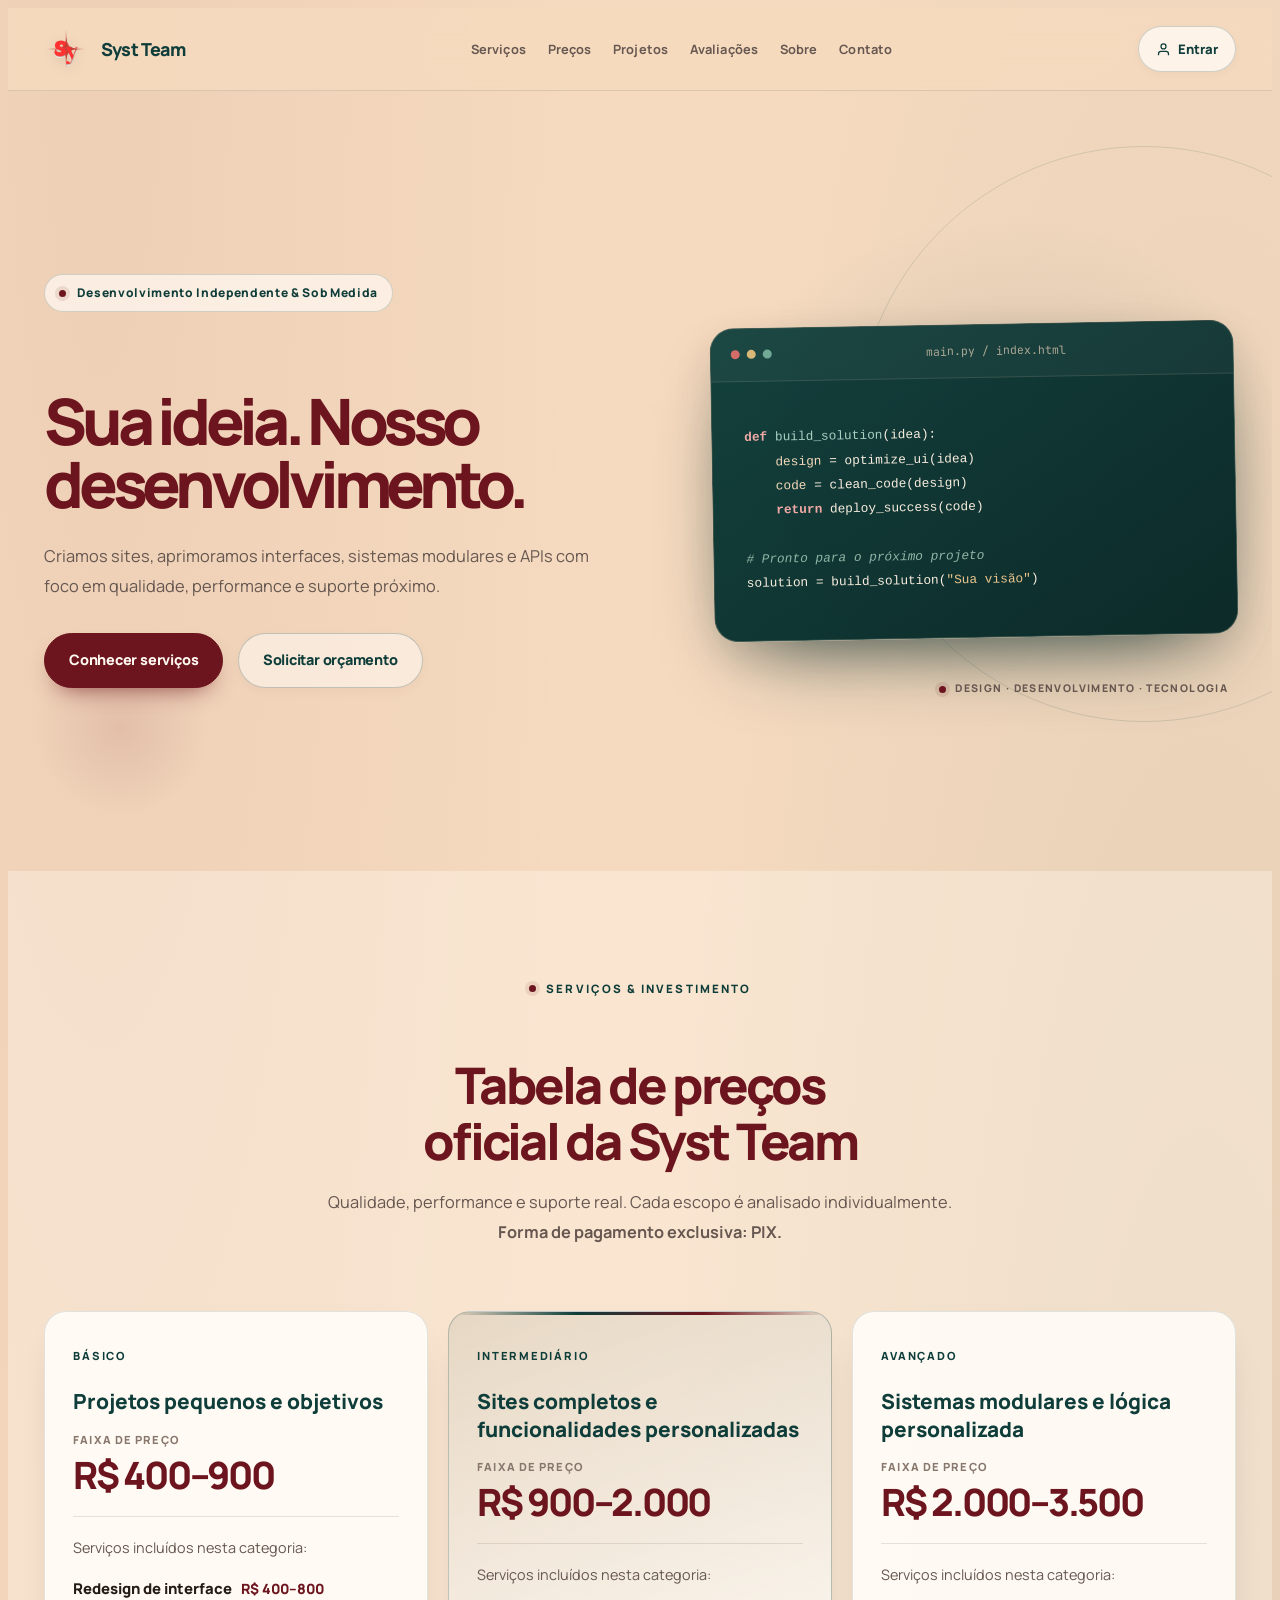
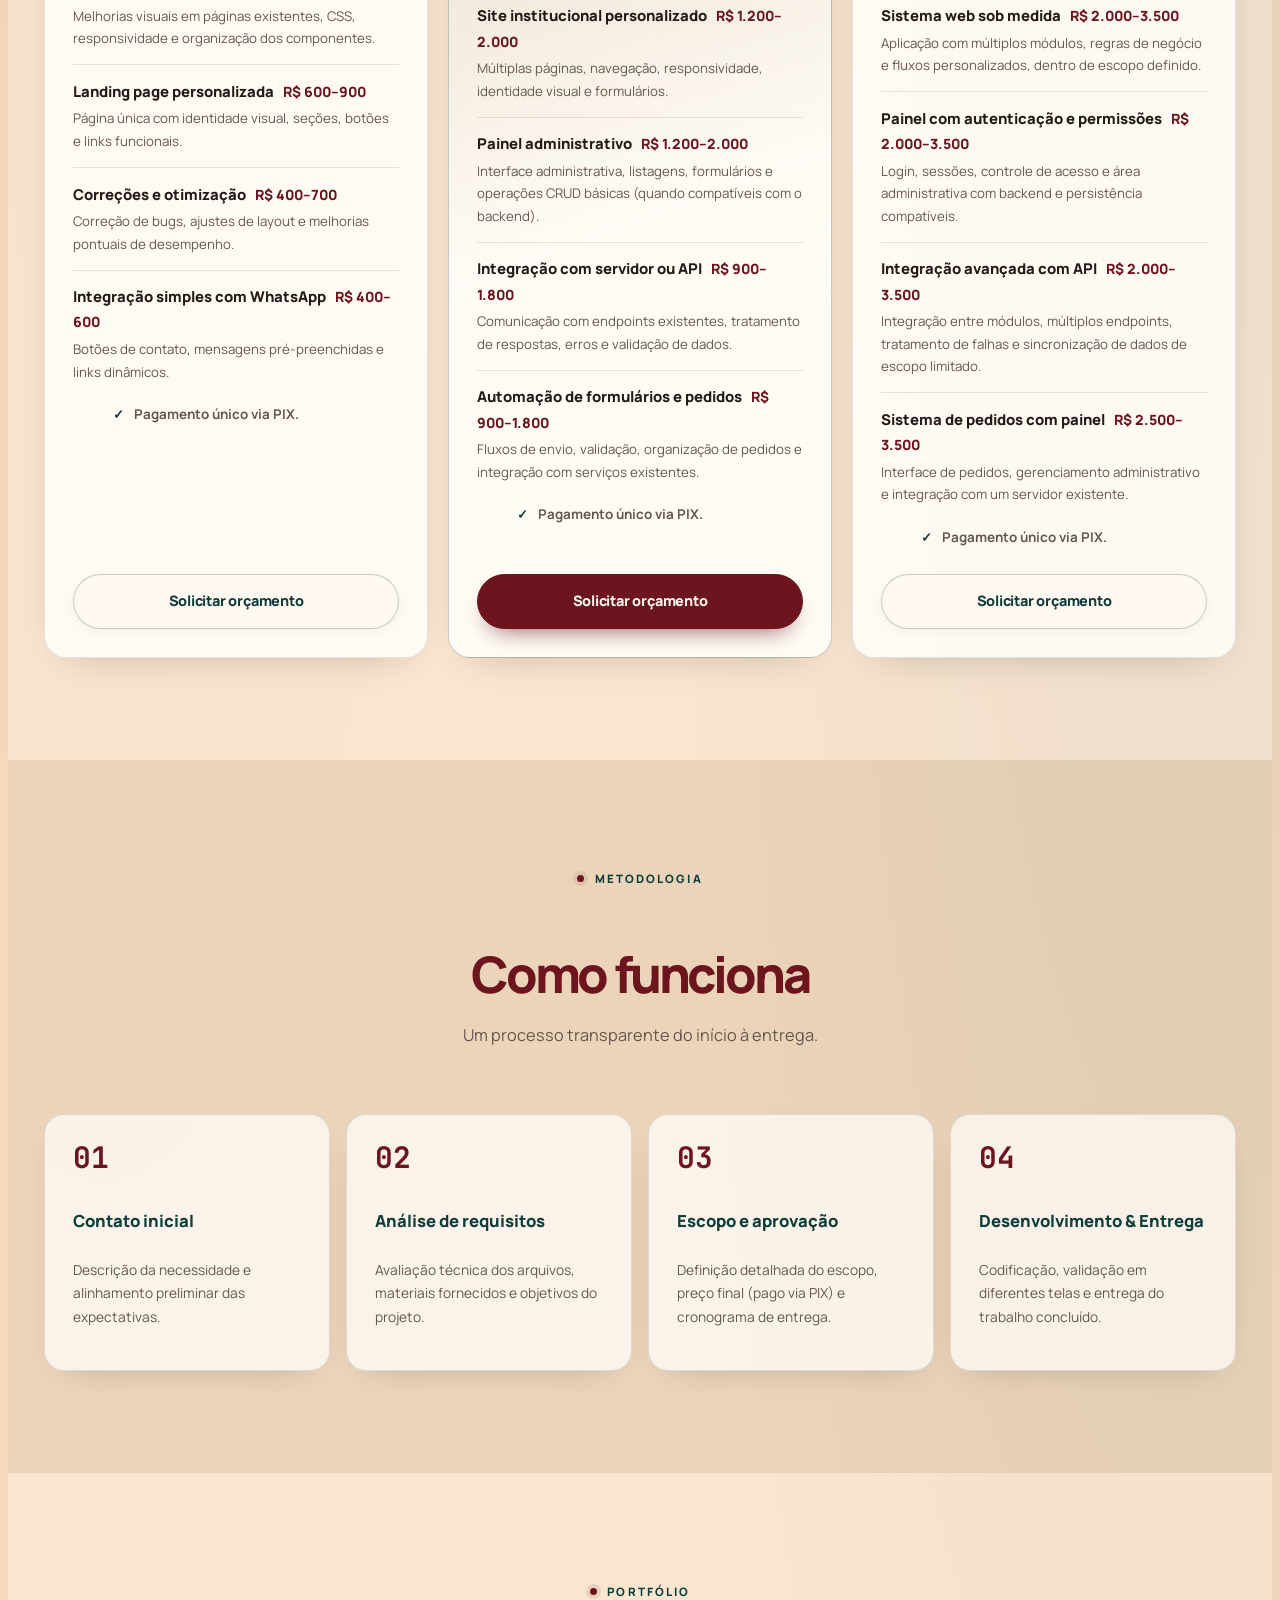
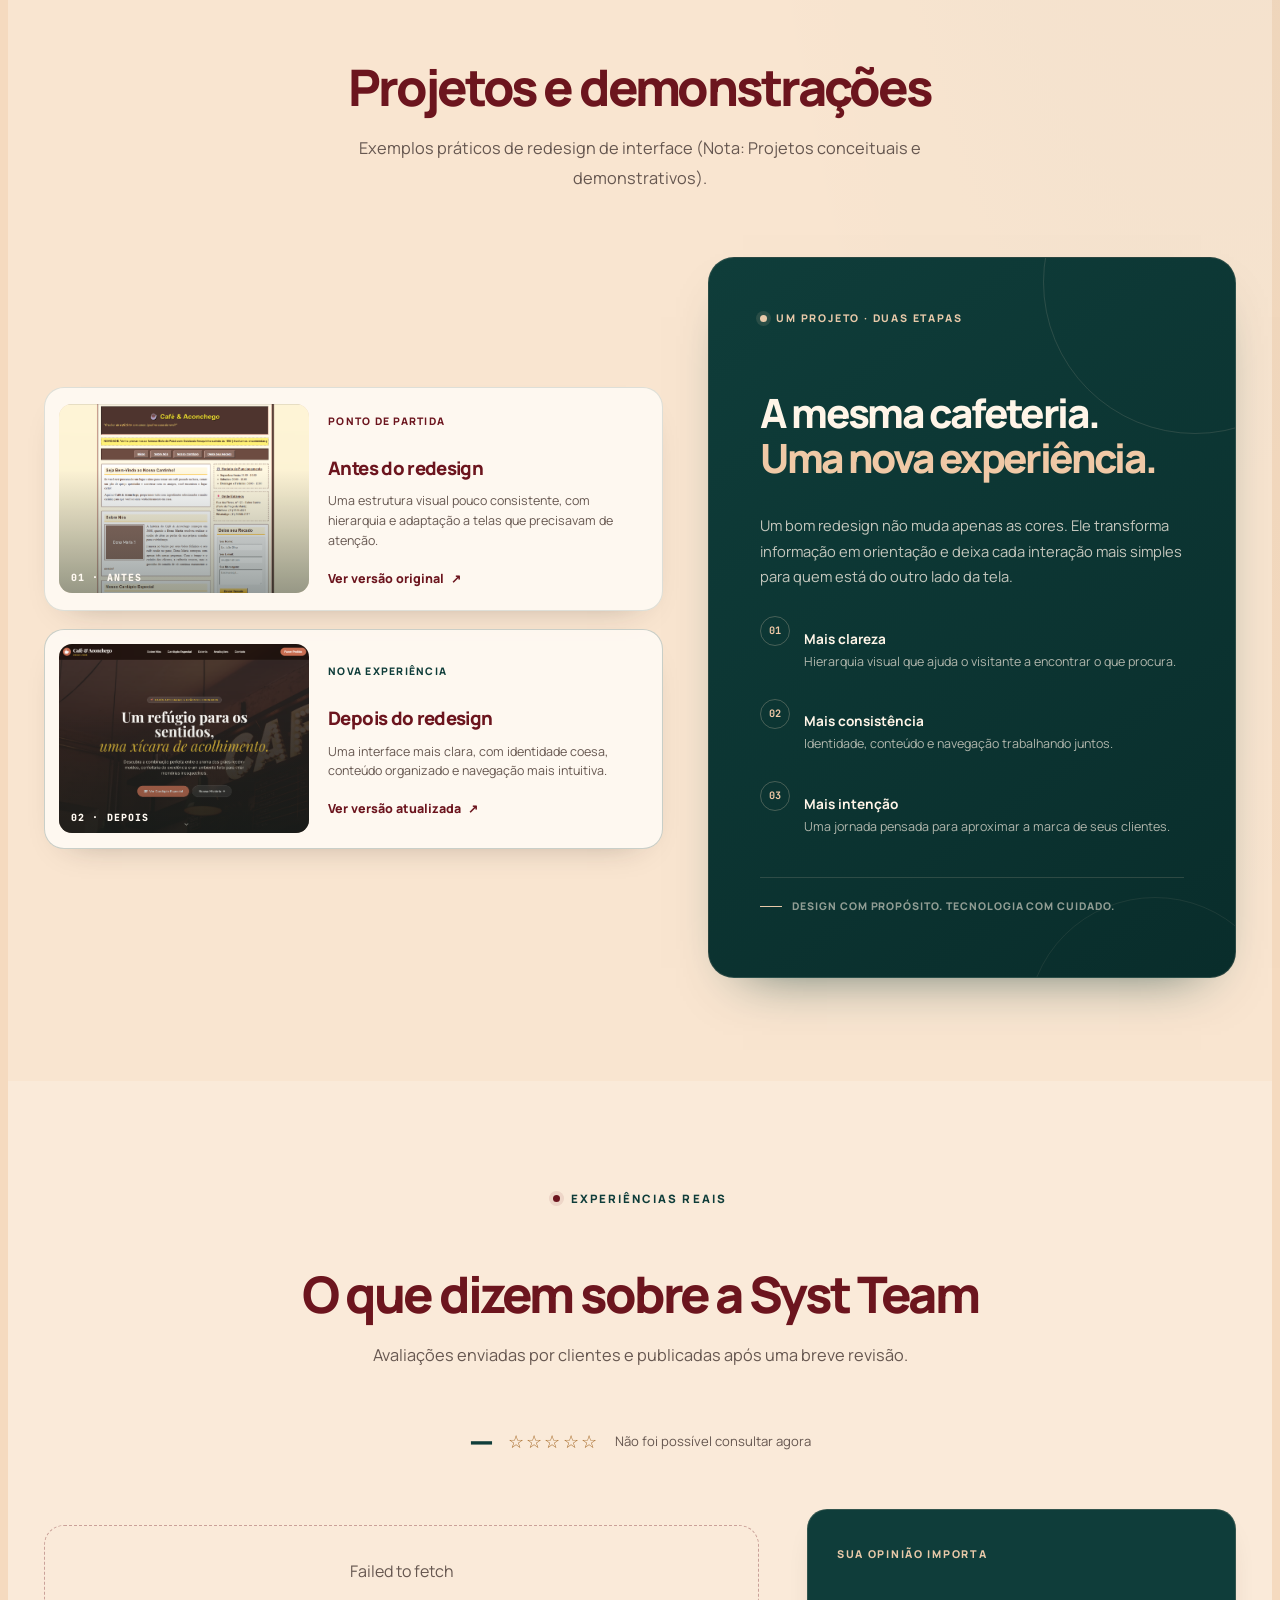
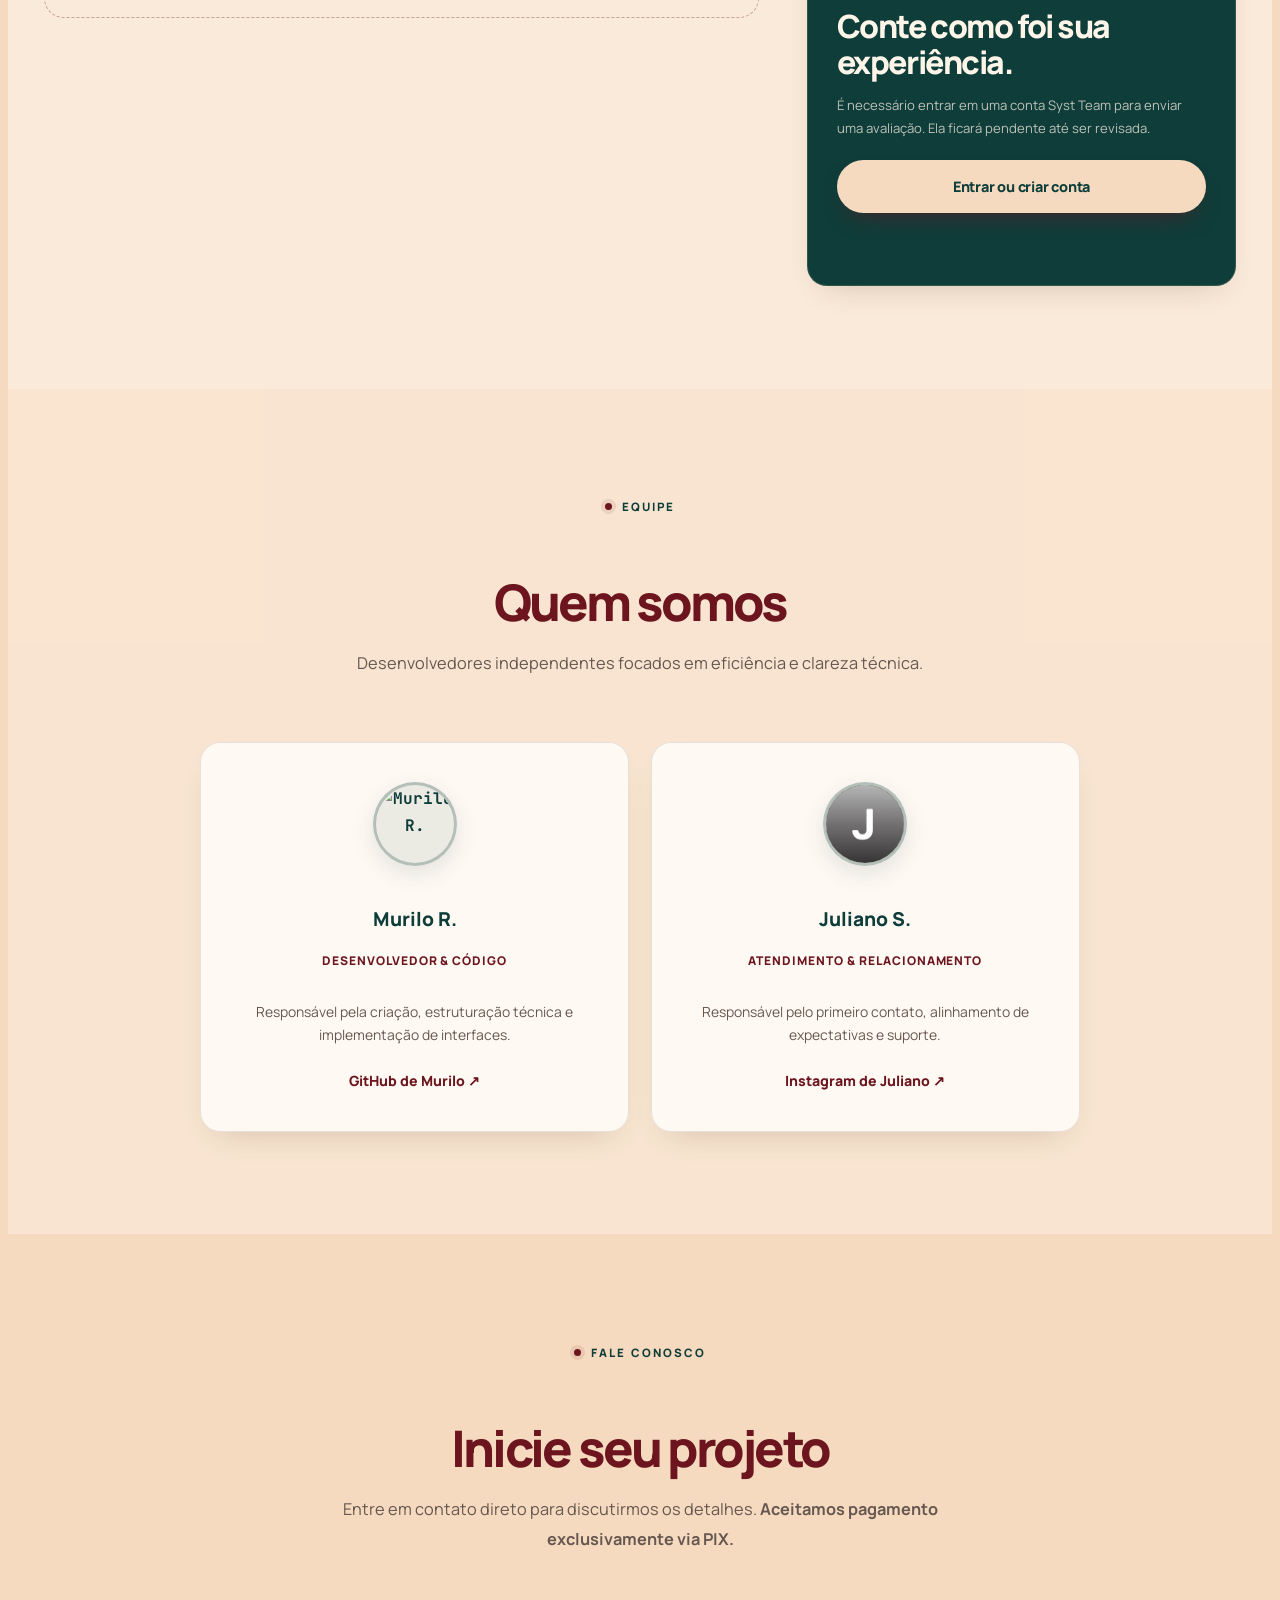
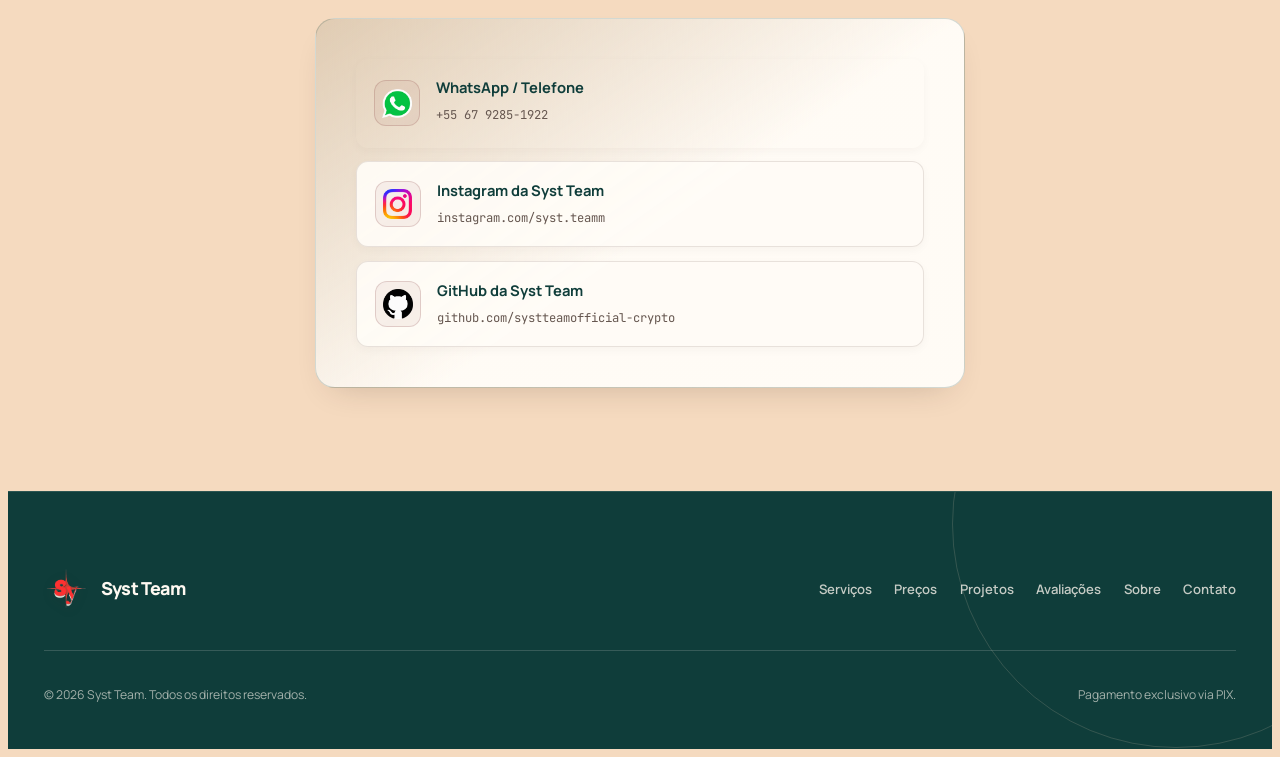
==== commit 2313b72e: "Add files via upload" ====
--- a/index.html
+++ b/index.html
@@ -12,8 +12,9 @@
     <link rel="preconnect" href="https://fonts.gstatic.com" crossorigin>
     <link href="https://fonts.googleapis.com/css2?family=Manrope:wght@400;500;600;700;800&family=JetBrains+Mono:wght@400;500;600;700&display=swap" rel="stylesheet">
     
-    <!-- Uma folha responsiva evita FOUC e referências a um CSS mobile ausente. -->
-    <link rel="stylesheet" href="style-pc.css">
+    <!-- Desktop e mobile têm composições independentes. -->
+    <link rel="stylesheet" href="style-pc.css" media="(min-width: 821px)">
+    <link rel="stylesheet" href="style-mobile.css" media="(max-width: 820px)">
     <link rel="stylesheet" href="https://unpkg.com/lenis@1.3.27/dist/lenis.css">
 
     <!-- Import Map oficial do Three.js (CDN fixado para builds reproduzíveis). -->
@@ -95,44 +96,26 @@
                 </div>
 
                 <div class="hero-visual" aria-hidden="true">
-                    <div class="hero-photo hero-photo--main">
-                        <img src="assets/hero-workspace.webp" alt="" fetchpriority="high">
-                    </div>
-                    <div class="hero-photo hero-photo--detail">
-                        <img src="assets/hero-laptop-detail.webp" alt="" loading="lazy">
-                    </div>
-                    <div class="hero-photo-wash"></div>
                     <div class="hero-scene" id="hero-scene" aria-hidden="true"></div>
-
-                    <div class="hero-glass-note liquid-glass">
-                        <span class="hero-glass-note-dot"></span>
-                        <span>Ideias transformadas em experiências digitais</span>
-                    </div>
-
-                    <div class="code-window liquid-glass">
+                    <div class="code-window">
+
                         <div class="window-header">
                             <span class="dot red"></span>
                             <span class="dot yellow"></span>
                             <span class="dot green"></span>
-                            <span class="window-title">syst-team / solution.js</span>
-                            <span class="window-live"><i></i> online</span>
+                            <span class="window-title">main.py / index.html</span>
                         </div>
                         <div class="window-body">
-<pre><code><span class="token-keyword">const</span> <span class="token-var">solution</span> = <span class="token-keyword">async</span> (idea) =&gt; {
-  <span class="token-keyword">const</span> design = createExperience(idea);
-  <span class="token-keyword">const</span> code = buildWithCare(design);
-  <span class="token-keyword">return</span> deploy(code);
-};
-
-<span class="token-comment">// Sua próxima ideia começa aqui.</span></code></pre>
-                        </div>
-                    </div>
-
-                    <div class="hero-glass-chip liquid-glass">
-                        <span class="hero-chip-icon">✦</span>
-                        <span><strong>Design + Tecnologia</strong><small>Em cada detalhe</small></span>
-                    </div>
-                    <span class="hero-visual-caption"><span class="caption-mark"></span> Criatividade · Código · Resultado</span>
+<pre><code><span class="token-keyword">def</span> <span class="token-func">build_solution</span>(idea):
+    <span class="token-var">design</span> = optimize_ui(idea)
+    <span class="token-var">code</span> = clean_code(design)
+    <span class="token-keyword">return</span> deploy_success(code)
+
+<span class="token-comment"># Pronto para o próximo projeto</span>
+solution = build_solution(<span class="token-string">"Sua visão"</span>)</code></pre>
+                        </div>
+                    </div>
+                    <span class="hero-visual-caption"><span class="caption-mark"></span> Design · Desenvolvimento · Tecnologia</span>
                 </div>
             </div>
         </section>
--- a/style-pc.css
+++ b/style-pc.css
@@ -1610,601 +1610,3 @@
 @media (max-width: 600px) { .reviews-list { grid-template-columns: 1fr; } .reviews-summary { margin-top: -1rem; } }
 
 .review-form[hidden], .review-auth-prompt[hidden], .my-review-status[hidden] { display: none !important; }
-
-/* =====================================================================
-   SYST TEAM · LIQUID GLASS HERO
-   Fotografias de workspace, interface translúcida e profundidade 3D.
-   ===================================================================== */
-.hero {
-    position: relative;
-    isolation: isolate;
-    background:
-        radial-gradient(ellipse at 78% 44%, rgba(15, 61, 58, .12), transparent 39%),
-        radial-gradient(ellipse at 8% 8%, rgba(255, 255, 255, .58), transparent 40%),
-        linear-gradient(135deg, #F8E5D1 0%, #F5DABF 48%, #EED0B7 100%);
-}
-.hero::before {
-    top: 2%; right: -12rem; width: 42rem; height: 42rem;
-    border: 1px solid rgba(255,255,255,.42);
-    box-shadow: 0 0 0 28px rgba(255,255,255,.055), 0 0 0 58px rgba(15,61,58,.025);
-}
-.hero::after {
-    inset: auto auto 3% -7rem; width: 27rem; height: 27rem;
-    background: radial-gradient(circle, rgba(108,21,30,.13), transparent 69%);
-}
-.hero-container {
-    grid-template-columns: minmax(0, 1fr) minmax(0, 1.04fr);
-    gap: clamp(2rem, 4.4vw, 4.5rem);
-}
-.hero-content { max-width: 660px; }
-.hero-title {
-    color: #57151C;
-    text-shadow: 0 2px 18px rgba(255,255,255,.24);
-}
-.hero-description { color: #51413B; }
-
-/* Shared liquid-glass surface: translucent fill, edge glints and soft depth. */
-.liquid-glass {
-    position: relative;
-    isolation: isolate;
-    border: 1px solid rgba(255,255,255,.48);
-    background: linear-gradient(145deg, rgba(255,255,255,.36), rgba(255,255,255,.13) 48%, rgba(15,61,58,.12));
-    -webkit-backdrop-filter: blur(24px) saturate(170%);
-    backdrop-filter: blur(24px) saturate(170%);
-    box-shadow:
-        0 25px 65px rgba(24,39,35,.18),
-        0 7px 20px rgba(48,31,26,.08),
-        inset 0 1px 0 rgba(255,255,255,.68),
-        inset 0 -1px 0 rgba(255,255,255,.12);
-}
-.liquid-glass::before {
-    position: absolute;
-    z-index: -1;
-    inset: 0;
-    border-radius: inherit;
-    background: linear-gradient(132deg, rgba(255,255,255,.32), transparent 35%, transparent 68%, rgba(255,255,255,.13));
-    content: '';
-    pointer-events: none;
-}
-.liquid-glass::after {
-    position: absolute;
-    z-index: -1;
-    top: 0;
-    left: 8%;
-    width: 55%;
-    height: 1px;
-    background: linear-gradient(90deg, transparent, rgba(255,255,255,.9), transparent);
-    content: '';
-    pointer-events: none;
-}
-
-.hero-visual {
-    min-height: clamp(440px, 42vw, 560px);
-    align-items: center;
-    overflow: visible;
-}
-.hero-photo {
-    position: absolute;
-    overflow: hidden;
-    border: 1px solid rgba(255,255,255,.68);
-    border-radius: 30px;
-    background: #193D39;
-    box-shadow: 0 30px 75px rgba(29,35,31,.23), 0 8px 24px rgba(29,35,31,.12);
-    pointer-events: none;
-}
-.hero-photo img {
-    display: block;
-    width: 100%;
-    height: 100%;
-    object-fit: cover;
-}
-.hero-photo--main {
-    z-index: 0;
-    top: 1%;
-    right: -2%;
-    width: 94%;
-    height: 77%;
-    transform: rotate(2.3deg);
-}
-.hero-photo--main::after {
-    position: absolute;
-    inset: 0;
-    background: linear-gradient(130deg, rgba(10,35,31,.06), transparent 43%, rgba(7,31,29,.26));
-    content: '';
-}
-.hero-photo--detail {
-    z-index: 1;
-    right: -2%;
-    bottom: 1%;
-    width: 43%;
-    height: 36%;
-    border: 5px solid rgba(255,255,255,.72);
-    border-radius: 23px;
-    transform: rotate(5deg);
-}
-.hero-photo--detail img { object-position: 43% 61%; }
-.hero-photo-wash {
-    position: absolute;
-    z-index: 1;
-    inset: -5%;
-    background:
-        radial-gradient(ellipse at 52% 45%, transparent 35%, rgba(245,218,191,.14) 76%),
-        linear-gradient(90deg, rgba(245,218,191,.16), transparent 48%);
-    pointer-events: none;
-}
-.hero-scene {
-    z-index: 2;
-    inset: -15% -12% -13% -10%;
-    opacity: .97;
-    background: radial-gradient(ellipse at 58% 47%, rgba(15,61,58,.14), transparent 61%);
-    pointer-events: none;
-}
-.hero-scene canvas { width: 100%; height: 100%; }
-
-.code-window.liquid-glass {
-    position: absolute;
-    z-index: 4;
-    left: 1%;
-    bottom: 14%;
-    width: min(83%, 495px);
-    margin: 0;
-    overflow: hidden;
-    border-color: rgba(224,243,232,.36);
-    border-radius: 25px;
-    background: linear-gradient(145deg, rgba(8,43,40,.88), rgba(11,51,47,.74) 58%, rgba(20,65,59,.68));
-    -webkit-backdrop-filter: blur(28px) saturate(145%);
-    backdrop-filter: blur(28px) saturate(145%);
-    box-shadow: 0 34px 82px rgba(3,31,29,.36), 0 10px 30px rgba(32,27,23,.16), inset 0 1px 0 rgba(255,255,255,.25);
-    transform: rotate(-1.1deg);
-    transition: transform .55s var(--motion-ease), box-shadow .55s var(--motion-ease);
-}
-.code-window.liquid-glass::before {
-    background: linear-gradient(145deg, rgba(255,255,255,.14), transparent 38%, transparent 76%, rgba(255,255,255,.09));
-}
-.hero-visual:hover .code-window.liquid-glass {
-    transform: translateY(-7px) rotate(0);
-    box-shadow: 0 42px 90px rgba(3,31,29,.42), 0 12px 32px rgba(32,27,23,.18), inset 0 1px 0 rgba(255,255,255,.32);
-}
-.window-header {
-    padding: .88rem 1.1rem;
-    background: rgba(255,255,255,.045);
-    border-bottom-color: rgba(245,218,191,.17);
-}
-.window-title { color: rgba(245,238,223,.72); }
-.window-live {
-    display: inline-flex;
-    align-items: center;
-    gap: .42rem;
-    margin-left: auto;
-    color: rgba(224,243,232,.78);
-    font: 600 .62rem var(--font-code);
-    letter-spacing: .04em;
-    text-transform: uppercase;
-}
-.window-live i, .hero-glass-note-dot {
-    width: 7px;
-    height: 7px;
-    border-radius: 50%;
-    background: #8CE0B5;
-    box-shadow: 0 0 0 4px rgba(140,224,181,.13), 0 0 14px rgba(140,224,181,.62);
-}
-.window-body {
-    padding: clamp(1.05rem, 2.6vw, 1.6rem);
-    color: #F5F0E7;
-    font-size: clamp(.66rem, .9vw, .8rem);
-    line-height: 1.8;
-}
-.token-keyword { color: #F0A8A2; }
-.token-func { color: #A8D0C2; }
-.token-var { color: #EBCB9D; }
-.token-string { color: #F1BE83; }
-.token-comment { color: #91B9A9; }
-
-.hero-glass-note, .hero-glass-chip {
-    position: absolute;
-    z-index: 5;
-    display: flex;
-    align-items: center;
-    gap: .7rem;
-    padding: .78rem 1rem;
-    border-radius: 16px;
-    color: #173D38;
-    font-size: .72rem;
-    font-weight: 800;
-    letter-spacing: -.01em;
-}
-.hero-glass-note {
-    top: 0;
-    right: 1%;
-    max-width: 250px;
-    background: linear-gradient(140deg, rgba(255,255,255,.74), rgba(255,255,255,.38));
-}
-.hero-glass-chip {
-    right: 41%;
-    bottom: 3%;
-    padding: .7rem .95rem;
-    border-color: rgba(255,255,255,.6);
-    background: linear-gradient(145deg, rgba(255,255,255,.78), rgba(255,255,255,.38));
-}
-.hero-chip-icon {
-    display: grid;
-    width: 31px;
-    height: 31px;
-    flex: 0 0 31px;
-    place-items: center;
-    border-radius: 10px;
-    background: linear-gradient(145deg, rgba(108,21,30,.12), rgba(15,61,58,.12));
-    color: var(--color-bordo);
-    font-size: 1rem;
-}
-.hero-glass-chip strong, .hero-glass-chip small { display: block; }
-.hero-glass-chip strong { font-size: .66rem; }
-.hero-glass-chip small { margin-top: .1rem; color: #65736C; font-size: .58rem; font-weight: 700; }
-.hero-visual-caption {
-    right: auto;
-    bottom: 0;
-    left: 1%;
-    z-index: 6;
-    color: #62554C;
-    text-shadow: 0 1px 8px rgba(255,255,255,.55);
-}
-.caption-mark { background: var(--color-green); box-shadow: 0 0 0 4px rgba(15,61,58,.11); }
-.hero-scene[data-fallback="true"] {
-    background: radial-gradient(ellipse at 54% 48%, rgba(15,61,58,.13), transparent 55%);
-}
-
-@supports not ((backdrop-filter: blur(1px)) or (-webkit-backdrop-filter: blur(1px))) {
-    .liquid-glass { background: rgba(255,249,241,.93); }
-    .code-window.liquid-glass { background: rgba(8,43,40,.96); }
-}
-
-@media (max-width: 1024px) {
-    .hero-container { grid-template-columns: minmax(0, 1fr) minmax(0, .95fr); gap: 2rem; }
-    .hero-visual { min-height: 440px; }
-    .code-window.liquid-glass { width: 89%; left: -1%; bottom: 12%; }
-    .hero-glass-chip { right: 35%; }
-}
-@media (max-width: 760px) {
-    .hero-container { grid-template-columns: 1fr; gap: 1.5rem; }
-    .hero-content { max-width: 720px; }
-    .hero-visual { width: 100%; min-height: 455px; max-width: 680px; margin-inline: auto; }
-    .hero-photo--main { right: 1%; width: 93%; height: 79%; }
-    .hero-photo--detail { right: 0; }
-    .hero-scene { inset: -12% -6% -10%; }
-    .code-window.liquid-glass { left: 1%; bottom: 13%; width: 78%; }
-}
-@media (max-width: 600px) {
-    .hero { padding-block: 3.7rem 2.8rem; }
-    .hero-visual { min-height: 345px; }
-    .hero-photo--main { top: 3%; right: 0; width: 96%; height: 76%; border-radius: 23px; }
-    .hero-photo--detail { right: 0; bottom: 0; width: 45%; height: 33%; border-width: 4px; border-radius: 17px; }
-    .hero-scene { inset: -10% -7% -8%; opacity: .65; }
-    .code-window.liquid-glass { left: 0; bottom: 12%; width: 86%; border-radius: 18px; }
-    .window-header { padding: .7rem .85rem; }
-    .window-body { padding: .85rem; font-size: .58rem; }
-    .hero-glass-note { top: 0; right: 0; max-width: 195px; padding: .56rem .68rem; font-size: .59rem; }
-    .hero-glass-chip { right: 33%; bottom: 0; gap: .45rem; padding: .55rem .65rem; }
-    .hero-chip-icon { width: 26px; height: 26px; flex-basis: 26px; }
-    .hero-glass-chip strong { font-size: .57rem; }
-    .hero-glass-chip small { font-size: .52rem; }
-    .hero-visual-caption { bottom: -.2rem; left: 0; font-size: .49rem; letter-spacing: .08em; }
-}
-@media (max-width: 380px) {
-    .hero-visual { min-height: 315px; }
-    .window-body { font-size: .53rem; }
-    .hero-glass-note { max-width: 174px; font-size: .54rem; }
-}
-
-/* =====================================================================
-   SYST TEAM · LIQUID GLASS SYSTEM / SITE-WIDE
-   Expande o material do hero para navegação, conteúdo, formulários e footer.
-   Mantém a paleta Bordo · Green · Cream e a estrutura existente.
-   ===================================================================== */
-:root {
-    --glass-fill: rgba(255, 252, 247, .54);
-    --glass-fill-strong: rgba(255, 252, 247, .72);
-    --glass-border: rgba(255, 255, 255, .72);
-    --glass-edge: rgba(255, 255, 255, .82);
-    --glass-shadow: 0 24px 58px rgba(48, 34, 27, .12), 0 7px 20px rgba(15, 61, 58, .07);
-    --glass-blur: blur(24px) saturate(155%);
-}
-
-body {
-    background:
-        radial-gradient(ellipse at 8% 8%, rgba(255,255,255,.76), transparent 31rem),
-        radial-gradient(ellipse at 92% 26%, rgba(15,61,58,.105), transparent 34rem),
-        radial-gradient(ellipse at 48% 75%, rgba(108,21,30,.055), transparent 40rem),
-        linear-gradient(145deg, #F8E8D8 0%, #F5DABF 48%, #EED5C0 100%);
-}
-
-/* Luz ambiente suave, sem competir com o conteúdo. */
-body::before {
-    content: "";
-    position: fixed;
-    z-index: 0;
-    inset: 0;
-    pointer-events: none;
-    background-image:
-        linear-gradient(rgba(255,255,255,.12) 1px, transparent 1px),
-        linear-gradient(90deg, rgba(255,255,255,.12) 1px, transparent 1px);
-    background-size: 72px 72px;
-    mask-image: linear-gradient(to bottom, rgba(0,0,0,.24), transparent 72%);
-}
-body > header,
-body > main,
-body > footer { position: relative; z-index: 1; }
-
-/* Barra principal: vidro fosco com reflexo na borda superior. */
-.header,
-.header.is-scrolled {
-    background: rgba(245, 218, 191, .62);
-    border-bottom: 1px solid rgba(255,255,255,.58);
-    -webkit-backdrop-filter: blur(28px) saturate(165%);
-    backdrop-filter: blur(28px) saturate(165%);
-    box-shadow: 0 10px 35px rgba(55,35,27,.055), inset 0 1px 0 rgba(255,255,255,.72);
-}
-.header::after {
-    position: absolute;
-    top: 0;
-    left: 8%;
-    width: 84%;
-    height: 1px;
-    content: "";
-    pointer-events: none;
-    background: linear-gradient(90deg, transparent, rgba(255,255,255,.96), transparent);
-}
-.nav-desktop .nav-list {
-    padding: .35rem .55rem;
-    border: 1px solid rgba(255,255,255,.62);
-    border-radius: 999px;
-    background: rgba(255,252,247,.28);
-    -webkit-backdrop-filter: blur(18px) saturate(145%);
-    backdrop-filter: blur(18px) saturate(145%);
-    box-shadow: inset 0 1px 0 rgba(255,255,255,.75), 0 5px 16px rgba(55,35,27,.035);
-}
-.nav-link {
-    padding: .42rem .5rem;
-    border-radius: 999px;
-    transition: color var(--transition), background var(--transition), transform var(--transition);
-}
-.nav-link::after { display: none; }
-.nav-link:hover,
-.nav-link:focus-visible {
-    color: var(--color-green);
-    background: rgba(255,255,255,.58);
-}
-.btn-login,
-.user-profile-badge {
-    border: 1px solid rgba(255,255,255,.78);
-    border-radius: 999px;
-    background: linear-gradient(135deg, rgba(255,255,255,.66), rgba(255,255,255,.24));
-    -webkit-backdrop-filter: blur(18px) saturate(145%);
-    backdrop-filter: blur(18px) saturate(145%);
-    box-shadow: inset 0 1px 0 rgba(255,255,255,.78), 0 8px 20px rgba(15,61,58,.07);
-}
-.btn-login:hover {
-    color: #FFF9F1;
-    background: linear-gradient(135deg, rgba(15,61,58,.94), rgba(8,45,43,.9));
-    border-color: rgba(255,255,255,.5);
-}
-.menu-btn {
-    border: 1px solid rgba(255,255,255,.75);
-    background: rgba(255,252,247,.56);
-    -webkit-backdrop-filter: blur(18px);
-    backdrop-filter: blur(18px);
-    box-shadow: inset 0 1px 0 rgba(255,255,255,.8), 0 7px 18px rgba(15,61,58,.07);
-}
-.nav-mobile {
-    border: 1px solid rgba(255,255,255,.78);
-    background: rgba(255,249,241,.78);
-    -webkit-backdrop-filter: blur(28px) saturate(160%);
-    backdrop-filter: blur(28px) saturate(160%);
-    box-shadow: 0 24px 54px rgba(38,31,26,.16), inset 0 1px 0 rgba(255,255,255,.85);
-}
-.nav-mobile-link { border-radius: 12px; }
-.nav-mobile-link:hover { background: rgba(255,255,255,.66); }
-
-/* Cards e blocos de conteúdo. */
-.card,
-.process-step,
-.review-card,
-.reviews-form-card,
-.cafeteria-version,
-.contact-btn {
-    border-color: rgba(255,255,255,.76);
-    background: linear-gradient(145deg, rgba(255,255,255,.67), rgba(255,252,247,.36) 58%, rgba(15,61,58,.045));
-    -webkit-backdrop-filter: var(--glass-blur);
-    backdrop-filter: var(--glass-blur);
-    box-shadow: var(--glass-shadow), inset 0 1px 0 rgba(255,255,255,.84), inset 0 -1px 0 rgba(255,255,255,.24);
-}
-.card:hover,
-.process-step:hover,
-.contact-btn:hover {
-    border-color: rgba(255,255,255,.94);
-    background: linear-gradient(145deg, rgba(255,255,255,.82), rgba(255,252,247,.52) 58%, rgba(15,61,58,.055));
-    box-shadow: 0 30px 65px rgba(48,34,27,.15), inset 0 1px 0 rgba(255,255,255,.94);
-}
-.service-card,
-.project-card,
-.about-card,
-.contact-card,
-.cafeteria-version,
-.reviews-form-card { position: relative; isolation: isolate; }
-.service-card::after,
-.project-card::after,
-.about-card::after,
-.contact-card::after,
-.review-card::after,
-.reviews-form-card::after,
-.process-step::after {
-    position: absolute;
-    z-index: -1;
-    top: 0;
-    left: 9%;
-    width: 55%;
-    height: 1px;
-    content: "";
-    pointer-events: none;
-    background: linear-gradient(90deg, transparent, rgba(255,255,255,.95), transparent);
-}
-.service-card { overflow: hidden; }
-.featured-card {
-    background: linear-gradient(145deg, rgba(255,255,255,.82), rgba(255,252,247,.48) 54%, rgba(15,61,58,.08));
-    border-color: rgba(255,255,255,.9);
-    box-shadow: 0 28px 65px rgba(15,61,58,.13), inset 0 1px 0 rgba(255,255,255,.95);
-}
-.price-tag,
-.badge,
-.section-tag,
-.reviews-summary {
-    -webkit-backdrop-filter: blur(14px) saturate(145%);
-    backdrop-filter: blur(14px) saturate(145%);
-}
-.badge {
-    border-color: rgba(255,255,255,.78);
-    background: rgba(255,255,255,.4);
-    box-shadow: inset 0 1px 0 rgba(255,255,255,.82), 0 6px 18px rgba(15,61,58,.04);
-}
-.section-tag {
-    padding: .48rem .85rem;
-    border: 1px solid rgba(255,255,255,.65);
-    border-radius: 999px;
-    background: rgba(255,255,255,.26);
-}
-
-/* Previews de projetos e equipe. */
-.project-card { overflow: hidden; }
-.project-image-wrapper {
-    border-bottom-color: rgba(255,255,255,.52);
-    background: rgba(15,61,58,.1);
-}
-.project-content { background: linear-gradient(180deg, rgba(255,255,255,.08), rgba(255,252,247,.32)); }
-.about-card { overflow: hidden; }
-.about-avatar {
-    border-color: rgba(255,255,255,.82);
-    background: linear-gradient(145deg, rgba(255,255,255,.62), rgba(15,61,58,.08));
-    box-shadow: 0 0 0 5px rgba(255,255,255,.2), 0 12px 28px rgba(15,61,58,.12), inset 0 1px 0 rgba(255,255,255,.9);
-}
-.cafeteria-version {
-    overflow: hidden;
-    border-radius: 20px;
-    box-shadow: 0 18px 42px rgba(38,31,26,.09), inset 0 1px 0 rgba(255,255,255,.9);
-}
-.cafeteria-version:hover {
-    background: linear-gradient(145deg, rgba(255,255,255,.84), rgba(255,252,247,.54));
-    border-color: rgba(255,255,255,.95);
-}
-.cafeteria-story {
-    border: 1px solid rgba(255,255,255,.24);
-    box-shadow: 0 26px 64px rgba(7,35,33,.2), inset 0 1px 0 rgba(255,255,255,.18);
-}
-
-/* Avaliações e formulários na home. */
-.reviews { background: linear-gradient(135deg, rgba(255,255,255,.18), rgba(255,249,241,.28)); }
-.reviews-summary {
-    width: fit-content;
-    max-width: 100%;
-    padding: .65rem 1.05rem;
-    border: 1px solid rgba(255,255,255,.72);
-    border-radius: 999px;
-    background: rgba(255,255,255,.36);
-    box-shadow: inset 0 1px 0 rgba(255,255,255,.85), 0 8px 22px rgba(48,34,27,.055);
-}
-.review-card {
-    border-radius: 22px;
-    background: linear-gradient(145deg, rgba(255,255,255,.74), rgba(255,252,247,.42));
-}
-.reviews-form-card {
-    border-color: rgba(255,255,255,.3);
-    background: linear-gradient(145deg, rgba(29,86,77,.82), rgba(8,45,43,.76) 60%, rgba(108,21,30,.22));
-    -webkit-backdrop-filter: blur(28px) saturate(150%);
-    backdrop-filter: blur(28px) saturate(150%);
-    box-shadow: 0 28px 65px rgba(7,35,33,.2), inset 0 1px 0 rgba(255,255,255,.24);
-}
-.review-form input[type="text"],
-.review-form textarea {
-    border-color: rgba(255,255,255,.27);
-    border-radius: 13px;
-    background: rgba(255,255,255,.105);
-    -webkit-backdrop-filter: blur(12px);
-    backdrop-filter: blur(12px);
-    box-shadow: inset 0 1px 0 rgba(255,255,255,.08);
-}
-.review-form input[type="text"]:focus,
-.review-form textarea:focus {
-    border-color: rgba(245,218,191,.74);
-    background: rgba(255,255,255,.15);
-}
-.review-rating-input span[aria-hidden] {
-    border-color: rgba(255,255,255,.28);
-    background: rgba(255,255,255,.07);
-    -webkit-backdrop-filter: blur(12px);
-    backdrop-filter: blur(12px);
-}
-
-/* Contato e links sociais. */
-.contact-card {
-    border-color: rgba(255,255,255,.82);
-    background: linear-gradient(145deg, rgba(255,255,255,.69), rgba(255,252,247,.38) 58%, rgba(15,61,58,.08));
-    -webkit-backdrop-filter: var(--glass-blur);
-    backdrop-filter: var(--glass-blur);
-}
-.contact-btn {
-    border-radius: 16px;
-    background: rgba(255,255,255,.39);
-    box-shadow: inset 0 1px 0 rgba(255,255,255,.8), 0 8px 20px rgba(15,61,58,.045);
-}
-.contact-btn:hover {
-    background: rgba(255,255,255,.66);
-    box-shadow: inset 0 1px 0 rgba(255,255,255,.95), 0 14px 30px rgba(15,61,58,.09);
-}
-.contact-icon {
-    border-color: rgba(255,255,255,.82);
-    border-radius: 14px;
-    background: linear-gradient(145deg, rgba(255,255,255,.72), rgba(108,21,30,.07));
-    box-shadow: inset 0 1px 0 rgba(255,255,255,.9), 0 6px 14px rgba(15,61,58,.05);
-}
-
-/* Rodapé com camada profunda e acabamento de vidro. */
-.footer {
-    border-top: 1px solid rgba(255,255,255,.3);
-    background:
-        radial-gradient(ellipse at 15% 0%, rgba(245,218,191,.17), transparent 45%),
-        linear-gradient(145deg, rgba(15,61,58,.97), rgba(6,38,36,.98));
-    box-shadow: 0 -18px 50px rgba(15,61,58,.07), inset 0 1px 0 rgba(255,255,255,.12);
-}
-.footer::after {
-    position: absolute;
-    top: 0;
-    left: 9%;
-    width: 82%;
-    height: 1px;
-    content: "";
-    background: linear-gradient(90deg, transparent, rgba(255,255,255,.42), transparent);
-}
-
-/* Foco, movimento reduzido e navegadores sem suporte a backdrop-filter. */
-:focus-visible { outline-color: rgba(15,61,58,.68); }
-@supports not ((backdrop-filter: blur(1px)) or (-webkit-backdrop-filter: blur(1px))) {
-    .header, .nav-desktop .nav-list, .btn-login, .menu-btn, .nav-mobile,
-    .card, .process-step, .review-card, .reviews-form-card, .contact-card, .contact-btn {
-        background-color: rgba(255,249,241,.94);
-    }
-    .reviews-form-card { background-color: #0F3D3A; }
-}
-@media (max-width: 820px) {
-    .nav-mobile {
-        border-radius: 20px;
-        padding: .65rem;
-    }
-    .nav-mobile-link { padding: .85rem 1rem; }
-}
-@media (max-width: 600px) {
-    .reviews-summary { border-radius: 18px; }
-    .contact-card { border-radius: 22px; }
-    .card, .process-step, .review-card, .reviews-form-card { box-shadow: 0 16px 36px rgba(48,34,27,.1), inset 0 1px 0 rgba(255,255,255,.78); }
-}
-@media (prefers-reduced-motion: reduce) {
-    body::before { display: none; }
-    .card, .process-step, .contact-btn, .project-image-wrapper img { transition: none !important; }
-}
--- a/style-mobile.css
+++ b/style-mobile.css
@@ -0,0 +1,373 @@
+/* SYST TEAM — MOBILE ART DIRECTION
+   Layout mobile independente. O style-pc.css permanece responsável pelo desktop. */
+:root{
+  color-scheme:light;--color-bordo:#711E2B;--color-green:#123F3A;--color-cream:#F4DDC4;
+  --bg-primary:#F7EBDD;--bg-secondary:#FFF9F1;--bg-elevated:#FFFCF7;--bg-muted:#EBD7C2;
+  --accent:#711E2B;--accent-hover:#54131E;--secondary:#123F3A;--text-main:#241D1A;
+  --text-muted:#6C5B52;--text-subtle:#918075;--text-on-dark:#FFF9F1;
+  --border-color:rgba(44,36,30,.12);--font-main:'Manrope',-apple-system,BlinkMacSystemFont,'Segoe UI',sans-serif;
+  --font-code:'JetBrains Mono',ui-monospace,monospace;--mobile-gutter:22px;--mobile-radius:24px;--header-height:68px
+}
+*,*::before,*::after{box-sizing:border-box}
+html{scroll-behavior:smooth;scroll-padding-top:84px;-webkit-text-size-adjust:100%}
+body{min-width:320px;margin:0;padding-bottom:env(safe-area-inset-bottom);overflow-x:clip;background:var(--bg-primary);color:var(--text-main);font:400 15px/1.65 var(--font-main);-webkit-font-smoothing:antialiased;text-rendering:optimizeLegibility}
+body::before{position:fixed;z-index:-1;inset:0;pointer-events:none;content:"";background:radial-gradient(ellipse at 100% 0,rgba(18,63,58,.075),transparent 34%),radial-gradient(ellipse at 0 52%,rgba(113,30,43,.045),transparent 35%)}
+::selection{background:var(--color-bordo);color:#fff}img,svg,video{display:block;max-width:100%}a{color:inherit;text-decoration:none}button,input,textarea,select{font:inherit}button{-webkit-tap-highlight-color:transparent}ul{margin:0;padding:0;list-style:none}
+.container{width:auto;max-width:none;margin:0;padding-inline:var(--mobile-gutter)}
+.section{position:relative;padding:76px 0;scroll-margin-top:82px}.section:nth-of-type(even){background:rgba(255,249,241,.43)}
+.section-header{width:auto;margin:0 0 30px;text-align:left}
+.section-tag{display:inline-flex;align-items:center;gap:9px;margin:0 0 13px;color:var(--color-bordo);font-size:10px;font-weight:800;letter-spacing:.16em;line-height:1.4;text-transform:uppercase}
+.section-tag::before{width:7px;height:7px;border-radius:50%;background:var(--color-bordo);box-shadow:0 0 0 4px rgba(113,30,43,.09);content:""}
+.section-title{max-width:15ch;margin:0 0 13px;color:var(--color-green);font-size:clamp(31px,8.4vw,42px);font-weight:800;line-height:1.06;letter-spacing:-.065em;text-wrap:balance}
+.section-subtitle{max-width:43ch;margin:0;color:var(--text-muted);font-size:13px;line-height:1.8}.section-subtitle strong{color:var(--color-bordo);font-weight:800}
+
+/* Header */
+.header{position:sticky;top:0;z-index:1000;width:100%;border-bottom:1px solid rgba(36,29,26,.09);background:rgba(247,235,221,.9);backdrop-filter:blur(20px) saturate(140%);-webkit-backdrop-filter:blur(20px) saturate(140%)}
+.header-container{display:flex;min-height:var(--header-height);align-items:center;justify-content:space-between;gap:12px;padding-inline:var(--mobile-gutter)}
+.logo{display:inline-flex;min-width:0;align-items:center;gap:9px;color:var(--color-green);font-size:17px;font-weight:800;letter-spacing:-.055em}.logo-image{width:36px;height:36px;object-fit:contain}.logo-text{white-space:nowrap}
+.nav-desktop,.header-actions-group{display:none!important}.header-right-group{display:flex;align-items:center;gap:8px}
+.menu-btn{display:grid;width:44px;height:44px;flex:0 0 auto;place-items:center;padding:0;border:1px solid rgba(18,63,58,.16);border-radius:15px;background:var(--bg-secondary);color:var(--color-green);cursor:pointer}
+.menu-icon,.menu-icon::before,.menu-icon::after{display:block;width:18px;height:2px;border-radius:5px;background:currentColor;transition:transform .22s ease,top .22s ease,opacity .18s ease}.menu-icon{position:relative}.menu-icon::before,.menu-icon::after{position:absolute;left:0;content:""}.menu-icon::before{top:-6px}.menu-icon::after{top:6px}
+.menu-btn.is-open .menu-icon{background:transparent}.menu-btn.is-open .menu-icon::before{top:0;transform:rotate(45deg)}.menu-btn.is-open .menu-icon::after{top:0;transform:rotate(-45deg)}
+.nav-mobile{position:absolute;top:calc(100% + 9px);right:var(--mobile-gutter);left:var(--mobile-gutter);display:block;visibility:hidden;padding:9px;transform:translateY(-8px) scale(.985);transform-origin:top right;border:1px solid rgba(18,63,58,.12);border-radius:21px;background:rgba(255,252,247,.98);box-shadow:0 24px 60px rgba(36,29,26,.16);opacity:0;transition:opacity .2s ease,transform .2s ease,visibility .2s ease}
+.nav-mobile.is-open{visibility:visible;transform:translateY(0) scale(1);opacity:1}.nav-mobile-list{display:grid;gap:3px}.nav-mobile-link{display:flex;min-height:49px;align-items:center;padding:0 14px;border-radius:13px;color:var(--color-green);font-size:13px;font-weight:800}.nav-mobile-link:active{background:rgba(18,63,58,.08)}
+.nav-mobile-list li:last-child{margin-top:6px;padding-top:6px;border-top:1px solid var(--border-color)}.nav-mobile-list li:last-child .nav-mobile-link{justify-content:center;background:var(--color-green);color:#FFF9F1!important}
+
+/* Hero */
+.hero{position:relative;overflow:hidden;padding:52px 0 48px;background:transparent}.hero::before{position:absolute;top:-105px;right:-165px;width:320px;height:320px;border:1px solid rgba(18,63,58,.13);border-radius:50%;content:"";pointer-events:none}.hero::after{position:absolute;top:-72px;right:-130px;width:250px;height:250px;border:1px solid rgba(113,30,43,.11);border-radius:50%;content:"";pointer-events:none}
+.hero-container{display:flex;width:auto;flex-direction:column;gap:31px;padding-inline:var(--mobile-gutter)}.hero-content{position:relative;z-index:2;max-width:none;min-width:0}
+.badge{display:inline-flex;align-items:center;gap:8px;margin:0 0 20px;padding:8px 11px;border:1px solid rgba(18,63,58,.15);border-radius:999px;background:rgba(18,63,58,.055);color:var(--color-green);font-size:9px;font-weight:800;letter-spacing:.075em;line-height:1.35;text-transform:uppercase}.badge::before{width:6px;height:6px;flex:0 0 auto;border-radius:50%;background:var(--color-bordo);content:""}
+.hero-title{max-width:10.5ch;margin:0 0 17px;color:var(--color-green);font-size:clamp(46px,12.8vw,62px);font-weight:800;line-height:.96;letter-spacing:-.078em;text-wrap:balance}.hero-description{max-width:38ch;margin:0;color:var(--text-muted);font-size:14px;line-height:1.85}
+.hero-buttons{display:grid;grid-template-columns:1fr;gap:10px;margin-top:25px}.btn{display:inline-flex;min-height:52px;align-items:center;justify-content:center;padding:13px 18px;border:1px solid transparent;border-radius:15px;font-size:12px;font-weight:800;letter-spacing:-.01em;text-align:center;transition:transform .18s ease,background .18s ease,border-color .18s ease}.btn:active{transform:scale(.985)}.btn-primary{background:var(--color-bordo);color:#FFF9F1;box-shadow:0 9px 22px rgba(113,30,43,.18)}.btn-outline{border-color:rgba(18,63,58,.2);background:rgba(255,252,247,.72);color:var(--color-green)}.full-width{width:100%}
+.hero-visual{position:relative;display:block;width:100%;min-width:0;min-height:245px;overflow:hidden;border:1px solid rgba(255,249,241,.18);border-radius:27px;background:radial-gradient(circle at 75% 28%,rgba(218,172,124,.2),transparent 28%),linear-gradient(145deg,#1A514A,#0B302D 74%);box-shadow:0 22px 42px -25px rgba(18,63,58,.6)}.hero-scene{position:absolute;inset:0;min-height:245px;opacity:.85}.hero-scene canvas{width:100%!important;height:100%!important}
+.code-window{position:relative;z-index:2;width:calc(100% - 30px);margin:28px auto 44px;overflow:hidden;transform:none!important;border:1px solid rgba(255,249,241,.18);border-radius:16px;background:rgba(9,27,26,.88);box-shadow:0 15px 36px rgba(0,0,0,.22)}.window-header{display:flex;min-height:36px;align-items:center;gap:6px;padding:0 12px;border-bottom:1px solid rgba(255,249,241,.1)}.dot{width:7px;height:7px;border-radius:50%}.window-title{margin-left:5px;color:rgba(255,249,241,.58);font:10px var(--font-code)}.window-body{padding:14px 13px}.window-body pre{margin:0;overflow:auto;color:var(--color-cream);font:10px/1.8 var(--font-code);white-space:pre-wrap;overflow-wrap:anywhere}.hero-visual-caption{position:absolute;right:15px;bottom:13px;left:15px;display:flex;align-items:center;gap:8px;color:rgba(255,249,241,.72);font-size:9px;font-weight:700;letter-spacing:.08em;text-transform:uppercase}.caption-mark{width:6px;height:6px;border-radius:50%;background:var(--color-cream)}
+
+/* Serviços e preços */
+.services{padding-top:70px}.services-grid{display:grid;grid-template-columns:1fr;gap:15px}.card,.service-card{min-width:0;border:1px solid rgba(44,36,30,.12);border-radius:var(--mobile-radius);background:var(--bg-elevated);box-shadow:0 12px 30px -24px rgba(55,30,22,.48)}.service-card{display:flex;flex-direction:column;overflow:hidden;padding:0}.service-card.featured-card{border:1.5px solid rgba(113,30,43,.36);background:#FFFAF4;box-shadow:0 18px 38px -25px rgba(113,30,43,.43)}
+.card-header{padding:21px 20px 13px}.service-category{display:inline-flex;margin-bottom:9px;color:var(--color-bordo);font-size:10px;font-weight:800;letter-spacing:.15em;text-transform:uppercase}.service-title{margin:0;color:var(--color-green);font-size:20px;font-weight:800;line-height:1.2;letter-spacing:-.045em}.card-body{padding:0 20px 19px}
+.price-tag{display:flex;align-items:center;justify-content:space-between;gap:10px;margin:0 0 17px;padding:14px 15px;border:1px solid rgba(18,63,58,.09);border-radius:15px;background:rgba(18,63,58,.065)}.price-label{color:var(--text-muted);font-size:10px;font-weight:700}.price-value{color:var(--color-green);font-size:21px;font-weight:800;letter-spacing:-.06em;white-space:nowrap}.service-desc{margin:0 0 10px;color:var(--text-muted);font-size:12px;font-weight:700}.service-subcategories{display:grid;gap:0}.sub-item{padding:14px 0;border-top:1px solid rgba(44,36,30,.1)}.sub-title{display:flex;align-items:flex-start;justify-content:space-between;gap:10px;color:var(--text-main);font-size:12px;font-weight:800;line-height:1.5}.sub-price{flex:0 0 auto;color:var(--color-bordo);font-size:11px;font-weight:800;white-space:nowrap}.sub-desc{margin:6px 0 0;color:var(--text-muted);font-size:11px;line-height:1.7}.service-notes{margin:12px 0 0;padding:12px 13px;border-radius:13px;background:rgba(113,30,43,.055);color:var(--color-bordo);font-size:10px;line-height:1.55}.service-notes li{display:flex;align-items:flex-start;gap:7px}.service-notes li span{font-weight:900}.card-footer{margin-top:auto;padding:0 20px 20px}
+
+/* Processo */
+/* METODOLOGIA — layout mobile corrigido */
+.process{background:rgba(18,63,58,.045)}
+.process-grid{display:grid;grid-template-columns:minmax(0,1fr);gap:8px}
+.process-step{
+  position:relative;
+  display:grid;
+  grid-template-columns:44px minmax(0,1fr);
+  grid-template-rows:auto auto;
+  column-gap:14px;
+  row-gap:5px;
+  align-items:start;
+  min-width:0;
+  padding:16px 15px 18px 0;
+  border:1px solid rgba(255,255,255,.58);
+  border-radius:19px;
+  background:linear-gradient(135deg,rgba(255,255,255,.28),rgba(255,250,243,.12));
+}
+.process-step:not(:last-child)::after{
+  position:absolute;top:60px;bottom:-9px;left:21px;z-index:2;width:1px;
+  background:linear-gradient(to bottom,rgba(18,63,58,.25),rgba(18,63,58,.06));
+  content:"";pointer-events:none;
+}
+.step-number{
+  position:relative;z-index:3;grid-column:1;grid-row:1 / span 2;
+  display:grid;width:42px;height:42px;place-items:center;
+  border:1px solid rgba(255,255,255,.9);border-radius:14px;
+  background:linear-gradient(145deg,rgba(255,255,255,.86),rgba(241,220,203,.52));
+  color:var(--color-bordo);font-size:12px;font-weight:900;
+  box-shadow:inset 0 1px 0 #fff,0 5px 14px rgba(54,39,29,.07);
+  backdrop-filter:blur(12px);-webkit-backdrop-filter:blur(12px);
+}
+.step-title{
+  grid-column:2;grid-row:1;min-width:0;margin:9px 0 0;
+  color:var(--color-green);font-size:14px;font-weight:800;line-height:1.35;
+  overflow-wrap:normal;word-break:normal;
+}
+.step-desc{
+  grid-column:2;grid-row:2;min-width:0;max-width:48ch;margin:3px 0 0;
+  color:var(--text-muted);font-size:12px;line-height:1.7;
+  overflow-wrap:break-word;word-break:normal;
+}
+
+/* Projetos e case */
+.projects-grid{display:grid;grid-template-columns:1fr;gap:16px}.project-card{overflow:hidden;border:1px solid var(--border-color);border-radius:22px;background:var(--bg-elevated);box-shadow:0 12px 30px -24px rgba(55,30,22,.5)}.project-image-wrapper{height:auto;aspect-ratio:16/10;overflow:hidden;background:#E8D4C0}.project-image-wrapper img{width:100%;height:100%;object-fit:cover}.project-content{padding:18px}.project-content h3{margin:0 0 8px;color:var(--color-green);font-size:19px;line-height:1.2;letter-spacing:-.04em}.project-content p{font-size:12px;line-height:1.75}.project-link{display:inline-flex;align-items:center;gap:8px;margin-top:10px;color:var(--color-bordo);font-size:12px;font-weight:800}
+.cafeteria-showcase{display:grid;grid-template-columns:1fr;gap:15px}.cafeteria-stack{display:grid;gap:11px}.cafeteria-version{display:grid;grid-template-columns:minmax(104px,34%) minmax(0,1fr);gap:13px;align-items:center;padding:11px;border:1px solid rgba(44,36,30,.12);border-radius:19px;background:var(--bg-elevated)}.cafeteria-thumb{position:relative;display:block;aspect-ratio:1/1;overflow:hidden;border-radius:13px;background:#E8D4C0}.cafeteria-thumb img{width:100%;height:100%;object-fit:cover}.cafeteria-thumb-label{position:absolute;right:6px;bottom:6px;padding:5px 7px;border-radius:7px;background:rgba(18,63,58,.9);color:#fff;font-size:8px;font-weight:800}.cafeteria-version-tag{display:block;margin-bottom:5px;color:var(--color-bordo);font-size:9px;font-weight:900;letter-spacing:.11em;text-transform:uppercase}.cafeteria-version-title{margin:0 0 5px;color:var(--color-green);font-size:14px;font-weight:800;line-height:1.25}.cafeteria-version-desc{margin:0;color:var(--text-muted);font-size:10px;line-height:1.65}
+.cafeteria-story{position:relative;overflow:hidden;padding:27px 22px;border-radius:25px;background:var(--color-green);color:var(--color-cream)}.cafeteria-story::after{position:absolute;top:-65px;right:-75px;width:190px;height:190px;border:1px solid rgba(244,221,196,.17);border-radius:50%;content:"";pointer-events:none}.cafeteria-story-eyebrow{color:#E7C6A7;font-size:9px;font-weight:800;letter-spacing:.15em}.cafeteria-story-title{position:relative;z-index:1;margin:10px 0 13px;color:#FFF5E8;font-size:29px;line-height:1.08;letter-spacing:-.06em}.cafeteria-story-line{display:block}.cafeteria-story-highlight{color:#EFC9A7}.cafeteria-story-lead{margin:0;color:rgba(255,245,232,.8);font-size:12px;line-height:1.8}.cafeteria-story-points{display:grid;gap:14px;margin-top:21px}.cafeteria-story-point{display:grid;grid-template-columns:30px minmax(0,1fr);gap:10px}.cafeteria-story-number{color:#F0C9A6;font-size:11px;font-weight:900}.cafeteria-story-point p{margin:0;color:rgba(255,245,232,.8);font-size:11px;line-height:1.7}.cafeteria-story-point strong{color:#FFF5E8}.cafeteria-story-signature{margin:19px 0 0;padding-top:15px;border-top:1px solid rgba(244,221,196,.2);color:rgba(255,245,232,.72);font-size:10px}
+
+/* Avaliações */
+.reviews{background:rgba(255,249,241,.55)}.reviews-summary{display:flex;align-items:center;gap:13px;margin:0 0 18px;padding:15px 16px;border:1px solid var(--border-color);border-radius:17px;background:var(--bg-elevated)}.reviews-average{color:var(--color-green);font-size:29px;font-weight:900;letter-spacing:-.06em}.reviews-stars,.review-card-stars{color:#A66A28;letter-spacing:.1em}.reviews-count{color:var(--text-muted);font-size:10px}.reviews-layout{display:flex;flex-direction:column;gap:16px}.reviews-list{display:grid;grid-template-columns:1fr;gap:10px}.review-card,.reviews-form-card{min-width:0;padding:18px;border:1px solid var(--border-color);border-radius:19px;background:var(--bg-elevated)}.review-card{display:flex;flex-direction:column;gap:8px}.review-card-top{display:flex;align-items:center;justify-content:space-between;gap:8px}.review-card-date{color:var(--text-subtle);font-size:9px}.review-card-title{margin:0;color:var(--color-bordo);font-size:14px;font-weight:800;line-height:1.4}.review-card-comment{margin:0;color:var(--text-muted);font-size:11px;line-height:1.75;overflow-wrap:anywhere}.review-card-author{margin-top:auto;padding-top:5px;color:var(--color-green);font-size:10px;font-weight:800}.reviews-empty{padding:24px 16px;border:1px dashed rgba(113,30,43,.3);border-radius:17px;color:var(--text-muted);font-size:12px;text-align:center}
+.reviews-form-card{position:static;border-color:rgba(244,221,196,.15);background:var(--color-green);color:var(--color-cream)}.reviews-form-eyebrow{display:inline-block;margin-bottom:8px;color:#E8C9A9;font-size:9px;font-weight:800;letter-spacing:.15em;text-transform:uppercase}.reviews-form-card h3{margin:0 0 8px;color:#FFF5E8;font-size:24px;line-height:1.15;letter-spacing:-.05em}.reviews-form-description{margin:0 0 16px;color:rgba(255,245,232,.74);font-size:11px;line-height:1.75}.review-form{display:grid;gap:10px}.review-label{margin-top:3px;color:#FFF5E8;font-size:11px;font-weight:800}.review-label span{color:rgba(255,245,232,.58);font-weight:500}.review-form input[type=text],.review-form textarea{width:100%;min-height:47px;padding:12px 13px;border:1px solid rgba(244,221,196,.24);border-radius:12px;background:rgba(255,255,255,.07);color:#FFF5E8;font-size:13px}.review-form textarea{min-height:110px;resize:vertical}.review-form input::placeholder,.review-form textarea::placeholder{color:rgba(255,245,232,.45)}.review-rating-input{display:flex;gap:7px}.review-rating-input span[aria-hidden]{display:grid;width:39px;height:39px;place-items:center;border:1px solid rgba(244,221,196,.25);border-radius:11px;color:rgba(244,221,196,.5)}.review-rating-input label{position:relative}.review-rating-input input{position:absolute;inset:0;opacity:0}.review-rating-input label:has(input:checked) span[aria-hidden]{background:rgba(244,221,196,.13);color:var(--color-cream)}.review-form-hint,.review-feedback{color:rgba(255,245,232,.68);font-size:10px}.reviews-form-card .btn-primary{margin-top:5px;background:var(--color-cream);color:var(--color-green);box-shadow:none}.my-review-status{margin-top:11px;padding:12px;border:1px solid rgba(244,221,196,.2);border-radius:11px;color:#FFF5E8;font-size:10px}.review-form[hidden],.review-auth-prompt[hidden],.my-review-status[hidden]{display:none!important}
+
+/* Sobre */
+.about-grid{display:grid;grid-template-columns:1fr;gap:12px}.about-card{padding:22px 20px;border:1px solid var(--border-color);border-radius:21px;background:var(--bg-elevated);text-align:left}.about-avatar{width:66px;height:66px;margin:0 0 15px;overflow:hidden;border:2px solid rgba(18,63,58,.18);border-radius:20px;background:rgba(18,63,58,.08)}.about-avatar img{width:100%;height:100%;border-radius:inherit;object-fit:cover}.about-name{margin:0;color:var(--color-green);font-size:19px;font-weight:800}.about-role{display:block;margin:4px 0 12px;color:var(--color-bordo);font-size:10px;font-weight:800;letter-spacing:.1em;text-transform:uppercase}.about-bio{margin:0;color:var(--text-muted);font-size:12px;line-height:1.8}
+
+/* Contato */
+.contact-card-wrapper{width:100%}.contact-card{padding:20px 17px;border:1px solid rgba(18,63,58,.16);border-radius:24px;background:linear-gradient(145deg,rgba(18,63,58,.09),rgba(255,252,247,.96) 58%)}.contact-options{display:grid;grid-template-columns:1fr;gap:9px}.contact-btn{display:flex;min-height:69px;align-items:center;gap:12px;padding:12px;border:1px solid rgba(18,63,58,.13);border-radius:16px;background:rgba(255,252,247,.84)}.contact-icon{display:grid;width:42px;height:42px;flex:0 0 auto;place-items:center;border:1px solid rgba(113,30,43,.16);border-radius:13px;background:rgba(113,30,43,.055);color:var(--color-bordo)}.contact-icon img{width:21px;height:21px;object-fit:contain}.contact-btn strong{display:block;color:var(--color-green);font-size:12px}.contact-btn span:not(.contact-icon){color:var(--text-muted);font-size:10px;overflow-wrap:anywhere}.copy-feedback{color:var(--color-green);font-size:10px}
+
+/* Footer */
+.footer{position:relative;overflow:hidden;padding:42px 0 23px;background:var(--color-green);color:var(--color-cream)}.footer::before{position:absolute;top:-105px;right:-100px;width:260px;height:260px;border:1px solid rgba(244,221,196,.13);border-radius:50%;content:""}.footer .container{position:relative;z-index:1}.footer-top{display:grid;grid-template-columns:1fr;gap:23px}.footer .logo{color:#FFF5E8}.footer .logo-image{width:40px;height:40px}.footer-nav{display:grid;grid-template-columns:repeat(2,minmax(0,1fr));gap:12px 16px}.footer-nav a{color:rgba(255,245,232,.8);font-size:11px;font-weight:700}.footer-bottom{display:flex;flex-direction:column;gap:8px;margin-top:27px;padding-top:17px;border-top:1px solid rgba(244,221,196,.18);color:rgba(255,245,232,.6);font-size:9px}
+
+/* Acessibilidade e ajustes por largura */
+:focus-visible{outline:3px solid rgba(18,63,58,.58);outline-offset:3px}.sr-only{position:absolute;width:1px;height:1px;padding:0;margin:-1px;overflow:hidden;clip:rect(0,0,0,0);white-space:nowrap;border:0}
+@media(min-width:560px) and (max-width:820px){:root{--mobile-gutter:30px}.hero{padding-top:62px}.hero-container{display:grid;grid-template-columns:minmax(0,1fr) minmax(0,.9fr);align-items:center;gap:25px}.hero-title{font-size:clamp(43px,7.2vw,58px)}.hero-visual,.hero-scene{min-height:285px}.hero-buttons{grid-template-columns:1fr}.services-grid{grid-template-columns:repeat(2,minmax(0,1fr));align-items:stretch}.service-card:last-child{grid-column:1/-1}.projects-grid,.about-grid{grid-template-columns:repeat(2,minmax(0,1fr))}.reviews-list{grid-template-columns:repeat(2,minmax(0,1fr))}.contact-options{grid-template-columns:repeat(2,minmax(0,1fr))}}
+@media(max-width:380px){:root{--mobile-gutter:17px}.hero-title{font-size:44px}.section{padding-block:63px}.price-value{font-size:19px}.cafeteria-version{grid-template-columns:96px minmax(0,1fr)}.cafeteria-version-desc{font-size:9px}}
+@media(prefers-reduced-motion:reduce){*,*::before,*::after{scroll-behavior:auto!important;animation-duration:.01ms!important;animation-iteration-count:1!important;transition-duration:.01ms!important}}
+
+
+/* ==========================================================================
+   SYST TEAM — LIQUID GLASS RESTORE
+   Camada visual complementar: mantém o layout mobile e devolve o glass
+   translúcido, com refração suave, highlights e profundidade.
+   ========================================================================== */
+
+:root {
+  --glass-tint: rgba(255, 250, 243, .48);
+  --glass-strong: rgba(255, 252, 247, .68);
+  --glass-border: rgba(255, 255, 255, .68);
+  --glass-highlight: rgba(255, 255, 255, .78);
+  --glass-shadow: 0 18px 42px rgba(58, 39, 29, .10),
+                  inset 0 1px 0 rgba(255, 255, 255, .82),
+                  inset 0 -1px 0 rgba(113, 30, 43, .045);
+  --glass-blur: 22px;
+}
+
+/* A atmosfera também participa do efeito: reflexos suaves no fundo. */
+body {
+  background:
+    radial-gradient(ellipse at 12% 12%, rgba(255,255,255,.58), transparent 35%),
+    radial-gradient(ellipse at 92% 35%, rgba(181,207,192,.30), transparent 30%),
+    radial-gradient(ellipse at 8% 82%, rgba(221,177,153,.24), transparent 32%),
+    var(--bg-primary);
+}
+body::before {
+  z-index: 0;
+  background:
+    radial-gradient(ellipse at 88% 8%, rgba(255,255,255,.48), transparent 28%),
+    radial-gradient(ellipse at 4% 48%, rgba(113,30,43,.055), transparent 32%);
+}
+body > * { position: relative; z-index: 1; }
+
+/* Header e menu: vidro fosco com brilho superior. */
+.header {
+  background: rgba(247, 235, 221, .58);
+  border-bottom: 1px solid rgba(255,255,255,.62);
+  box-shadow: 0 8px 26px rgba(54,39,29,.055), inset 0 1px 0 rgba(255,255,255,.72);
+  backdrop-filter: blur(28px) saturate(175%);
+  -webkit-backdrop-filter: blur(28px) saturate(175%);
+}
+.menu-btn {
+  border: 1px solid rgba(255,255,255,.82);
+  background: linear-gradient(145deg, rgba(255,255,255,.76), rgba(255,249,241,.34));
+  box-shadow: 0 7px 18px rgba(43,58,49,.08), inset 0 1px 0 #fff;
+  backdrop-filter: blur(18px) saturate(165%);
+  -webkit-backdrop-filter: blur(18px) saturate(165%);
+}
+.nav-mobile {
+  border: 1px solid rgba(255,255,255,.78);
+  background: linear-gradient(145deg, rgba(255,253,248,.84), rgba(244,232,216,.66));
+  box-shadow: 0 25px 65px rgba(36,29,26,.17), inset 0 1px 0 rgba(255,255,255,.95);
+  backdrop-filter: blur(30px) saturate(175%);
+  -webkit-backdrop-filter: blur(30px) saturate(175%);
+}
+
+/* Pílulas, botões e CTAs: material translúcido e reflexo especular. */
+.badge, .section-tag {
+  text-shadow: 0 1px 0 rgba(255,255,255,.55);
+}
+.badge {
+  border-color: rgba(255,255,255,.78);
+  background: linear-gradient(135deg, rgba(255,255,255,.68), rgba(218,233,220,.34));
+  box-shadow: inset 0 1px 0 rgba(255,255,255,.95), 0 5px 15px rgba(34,62,49,.045);
+  backdrop-filter: blur(14px) saturate(160%);
+  -webkit-backdrop-filter: blur(14px) saturate(160%);
+}
+.btn {
+  position: relative;
+  isolation: isolate;
+  overflow: hidden;
+}
+.btn::before {
+  position: absolute;
+  z-index: -1;
+  inset: 1px 1px auto;
+  height: 48%;
+  border-radius: inherit;
+  background: linear-gradient(180deg, rgba(255,255,255,.28), transparent);
+  content: "";
+  pointer-events: none;
+}
+.btn-outline {
+  border-color: rgba(255,255,255,.9);
+  background: linear-gradient(145deg, rgba(255,255,255,.76), rgba(255,249,241,.38));
+  box-shadow: 0 8px 20px rgba(43,58,49,.07), inset 0 1px 0 #fff;
+  backdrop-filter: blur(16px) saturate(165%);
+  -webkit-backdrop-filter: blur(16px) saturate(165%);
+}
+.btn-primary {
+  border-color: rgba(255,255,255,.25);
+  background: linear-gradient(145deg, #8A3541, #681B29 70%);
+  box-shadow: 0 10px 24px rgba(113,30,43,.2), inset 0 1px 0 rgba(255,255,255,.3);
+}
+
+/* Cards: camadas de vidro com borda luminosa e volume discreto. */
+.card, .service-card, .project-card, .about-card,
+.review-card, .reviews-summary, .reviews-empty,
+.cafeteria-version, .contact-card, .contact-btn {
+  border-color: rgba(255,255,255,.78);
+  background: linear-gradient(145deg, rgba(255,255,255,.73), rgba(255,250,243,.43));
+  box-shadow: var(--glass-shadow);
+  backdrop-filter: blur(var(--glass-blur)) saturate(155%);
+  -webkit-backdrop-filter: blur(var(--glass-blur)) saturate(155%);
+}
+.service-card {
+  position: relative;
+  isolation: isolate;
+}
+.service-card::before, .project-card::before, .about-card::before,
+.review-card::before, .contact-card::before {
+  position: absolute;
+  z-index: 0;
+  top: 0;
+  right: 12%;
+  left: 12%;
+  height: 1px;
+  background: linear-gradient(90deg, transparent, rgba(255,255,255,.95), transparent);
+  content: "";
+  pointer-events: none;
+}
+.service-card > *, .project-card > *, .about-card > *,
+.review-card > *, .contact-card > * { position: relative; z-index: 1; }
+.service-card.featured-card {
+  border-color: rgba(255,255,255,.92);
+  background: linear-gradient(145deg, rgba(255,255,255,.84), rgba(255,242,232,.60));
+  box-shadow: 0 20px 48px rgba(113,30,43,.12),
+              inset 0 1px 0 rgba(255,255,255,.98),
+              0 0 0 1px rgba(113,30,43,.08);
+}
+.price-tag {
+  border: 1px solid rgba(255,255,255,.78);
+  background: linear-gradient(135deg, rgba(221,237,225,.72), rgba(255,255,255,.42));
+  box-shadow: inset 0 1px 0 rgba(255,255,255,.92);
+  backdrop-filter: blur(14px);
+  -webkit-backdrop-filter: blur(14px);
+}
+.service-notes {
+  border: 1px solid rgba(255,255,255,.7);
+  background: rgba(248,226,216,.48);
+  backdrop-filter: blur(12px);
+  -webkit-backdrop-filter: blur(12px);
+}
+
+/* Hero visual e janelas de código: vidro sobre uma base escura. */
+.hero-visual {
+  border: 1px solid rgba(255,255,255,.58);
+  box-shadow: 0 25px 52px rgba(18,63,58,.22),
+              inset 0 1px 0 rgba(255,255,255,.48);
+}
+.code-window {
+  border-color: rgba(255,255,255,.42);
+  background: linear-gradient(145deg, rgba(12,38,36,.76), rgba(7,25,24,.88));
+  box-shadow: 0 18px 42px rgba(0,0,0,.25), inset 0 1px 0 rgba(255,255,255,.18);
+  backdrop-filter: blur(24px) saturate(140%);
+  -webkit-backdrop-filter: blur(24px) saturate(140%);
+}
+.window-header { background: rgba(255,255,255,.055); }
+
+/* Trilhas e elementos de apoio ganham uma película translúcida. */
+.step-number {
+  border: 1px solid rgba(255,255,255,.9);
+  background: linear-gradient(145deg, rgba(255,255,255,.86), rgba(241,220,203,.52));
+  box-shadow: inset 0 1px 0 #fff, 0 5px 14px rgba(54,39,29,.07);
+  backdrop-filter: blur(12px);
+  -webkit-backdrop-filter: blur(12px);
+}
+.cafeteria-thumb-label {
+  border: 1px solid rgba(255,255,255,.35);
+  background: rgba(18,63,58,.64);
+  backdrop-filter: blur(12px);
+  -webkit-backdrop-filter: blur(12px);
+}
+.contact-icon {
+  border-color: rgba(255,255,255,.85);
+  background: linear-gradient(145deg, rgba(255,255,255,.82), rgba(244,221,196,.42));
+  box-shadow: inset 0 1px 0 #fff, 0 5px 14px rgba(54,39,29,.06);
+  backdrop-filter: blur(12px);
+  -webkit-backdrop-filter: blur(12px);
+}
+
+/* Formulário: campos com aparência de vidro fumê. */
+.review-form input[type="text"], .review-form textarea {
+  border-color: rgba(255,255,255,.34);
+  background: linear-gradient(145deg, rgba(255,255,255,.13), rgba(255,255,255,.055));
+  box-shadow: inset 0 1px 0 rgba(255,255,255,.12);
+  backdrop-filter: blur(12px);
+  -webkit-backdrop-filter: blur(12px);
+}
+.review-rating-input span[aria-hidden] {
+  border-color: rgba(255,255,255,.35);
+  background: rgba(255,255,255,.075);
+  box-shadow: inset 0 1px 0 rgba(255,255,255,.12);
+}
+
+/* Pequenas telas: mantém os efeitos sem pesar visualmente. */
+@media (max-width: 380px) {
+  :root { --glass-blur: 17px; }
+}
+@media (prefers-reduced-transparency: reduce) {
+  .header, .nav-mobile, .menu-btn, .badge, .btn-outline,
+  .card, .service-card, .project-card, .about-card, .review-card,
+  .reviews-summary, .reviews-empty, .cafeteria-version,
+  .contact-card, .contact-btn, .price-tag, .step-number,
+  .contact-icon, .code-window {
+    backdrop-filter: none;
+    -webkit-backdrop-filter: none;
+  }
+}
+@media (prefers-reduced-motion: reduce) {
+  .btn { transition: none; }
+}
+
+
+/* Reforço de legibilidade da metodologia após os estilos Liquid Glass. */
+/* METODOLOGIA — layout mobile corrigido */
+.process{background:rgba(18,63,58,.045)}
+.process-grid{display:grid;grid-template-columns:minmax(0,1fr);gap:8px}
+.process-step{
+  position:relative;
+  display:grid;
+  grid-template-columns:44px minmax(0,1fr);
+  grid-template-rows:auto auto;
+  column-gap:14px;
+  row-gap:5px;
+  align-items:start;
+  min-width:0;
+  padding:16px 15px 18px 0;
+  border:1px solid rgba(255,255,255,.58);
+  border-radius:19px;
+  background:linear-gradient(135deg,rgba(255,255,255,.28),rgba(255,250,243,.12));
+}
+.process-step:not(:last-child)::after{
+  position:absolute;top:60px;bottom:-9px;left:21px;z-index:2;width:1px;
+  background:linear-gradient(to bottom,rgba(18,63,58,.25),rgba(18,63,58,.06));
+  content:"";pointer-events:none;
+}
+.step-number{
+  position:relative;z-index:3;grid-column:1;grid-row:1 / span 2;
+  display:grid;width:42px;height:42px;place-items:center;
+  border:1px solid rgba(255,255,255,.9);border-radius:14px;
+  background:linear-gradient(145deg,rgba(255,255,255,.86),rgba(241,220,203,.52));
+  color:var(--color-bordo);font-size:12px;font-weight:900;
+  box-shadow:inset 0 1px 0 #fff,0 5px 14px rgba(54,39,29,.07);
+  backdrop-filter:blur(12px);-webkit-backdrop-filter:blur(12px);
+}
+.step-title{
+  grid-column:2;grid-row:1;min-width:0;margin:9px 0 0;
+  color:var(--color-green);font-size:14px;font-weight:800;line-height:1.35;
+  overflow-wrap:normal;word-break:normal;
+}
+.step-desc{
+  grid-column:2;grid-row:2;min-width:0;max-width:48ch;margin:3px 0 0;
+  color:var(--text-muted);font-size:12px;line-height:1.7;
+  overflow-wrap:break-word;word-break:normal;
+}
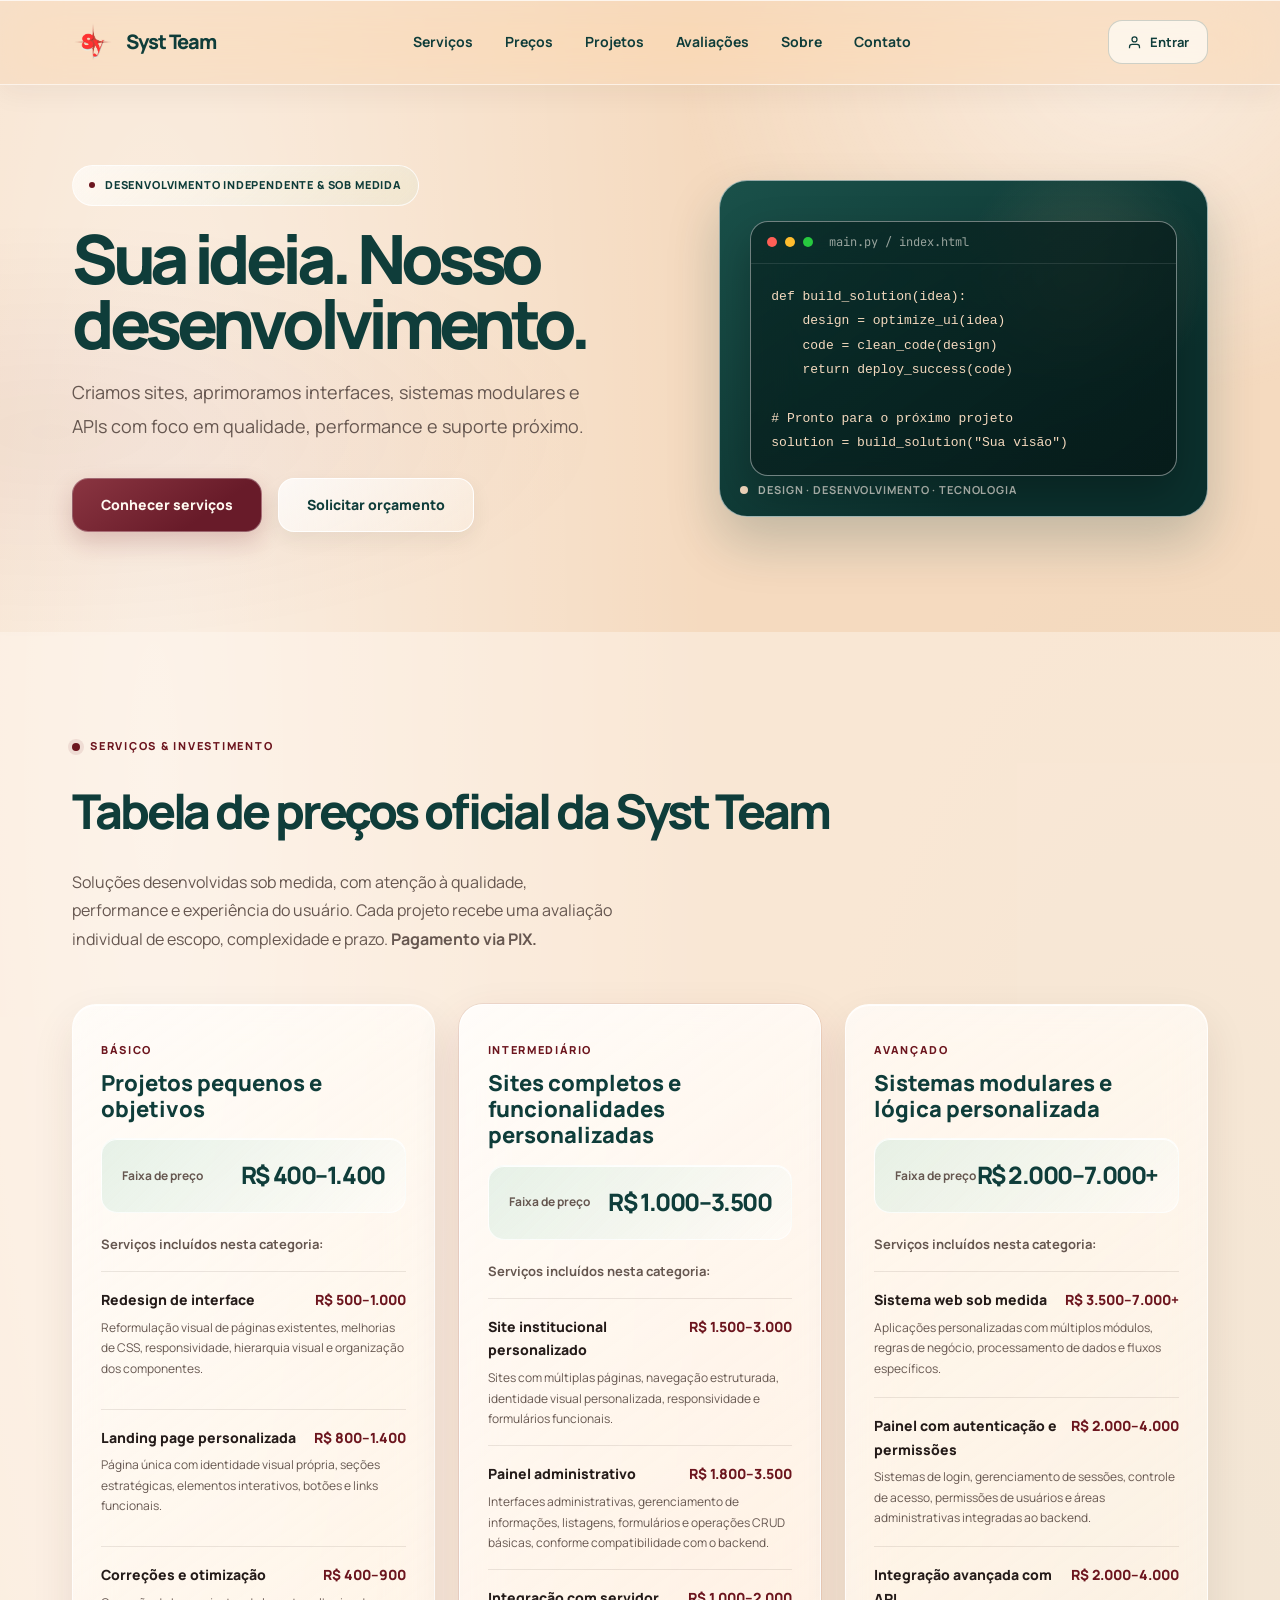
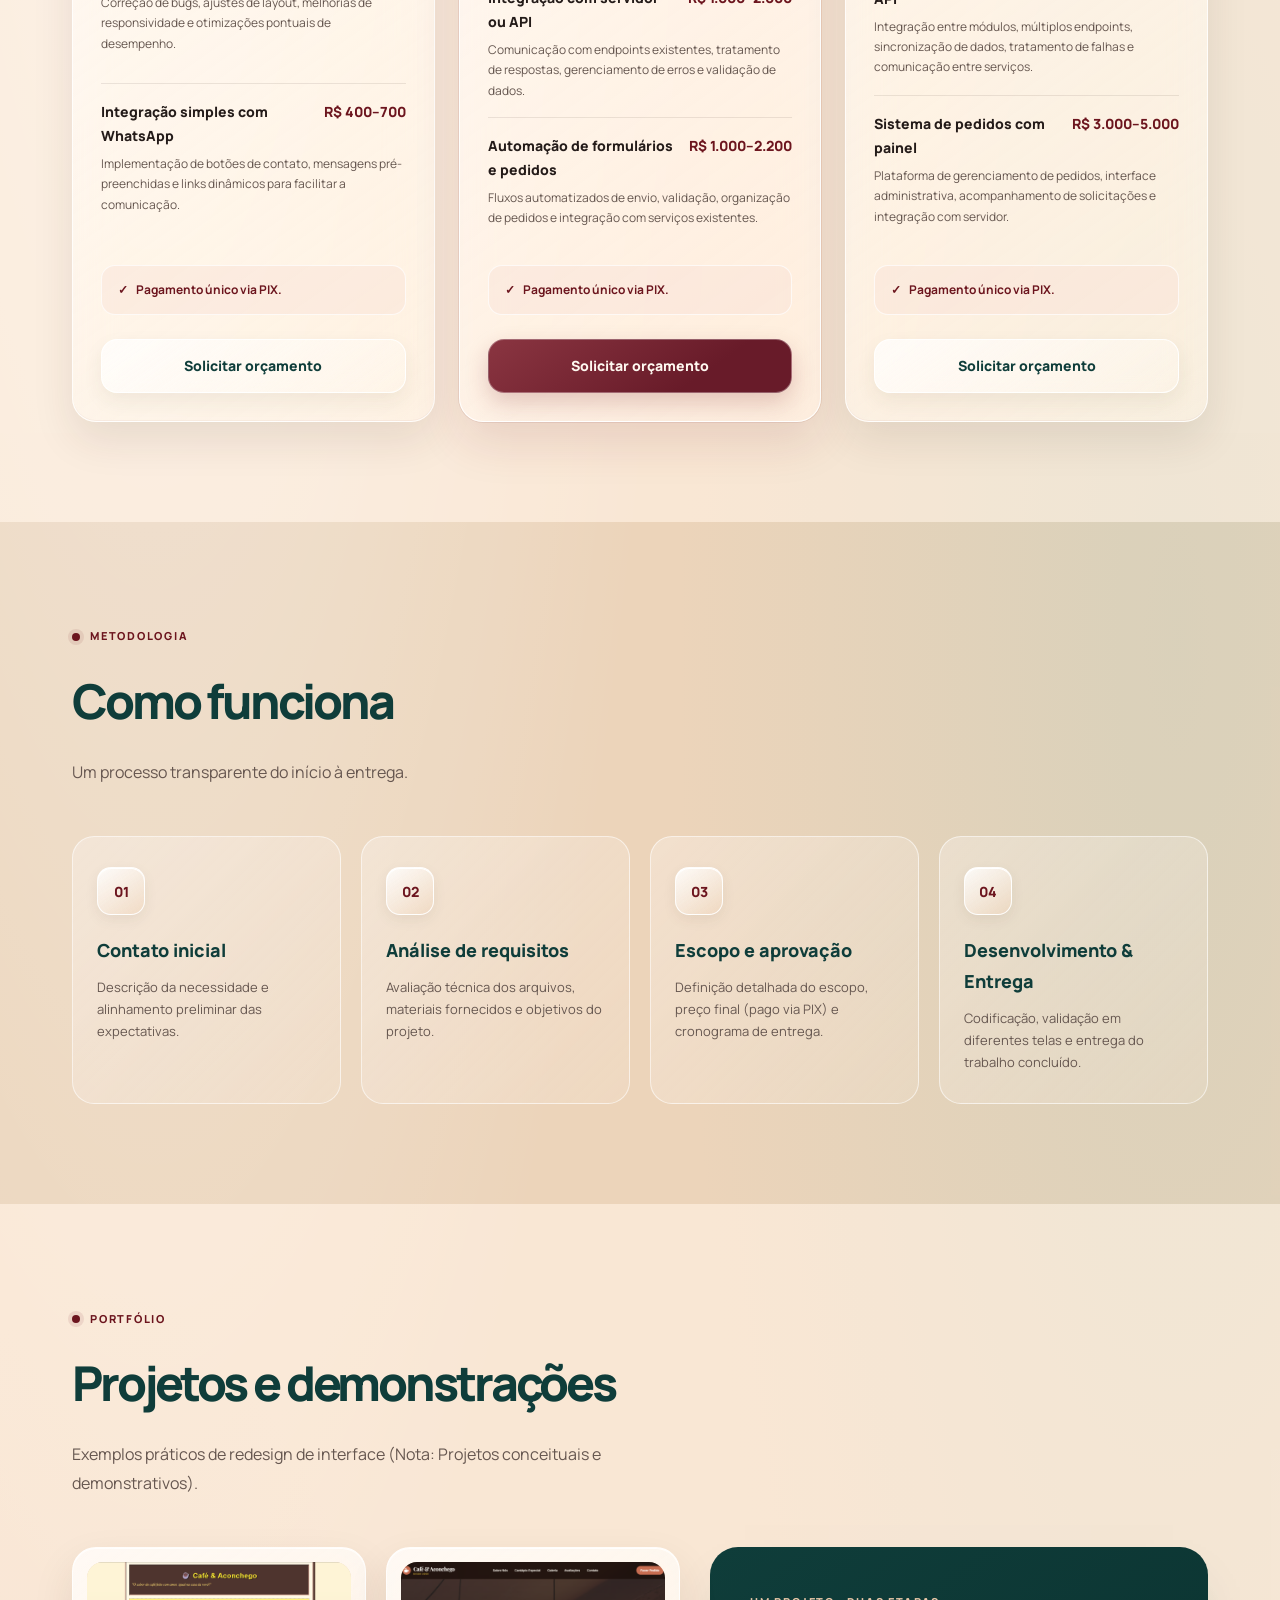
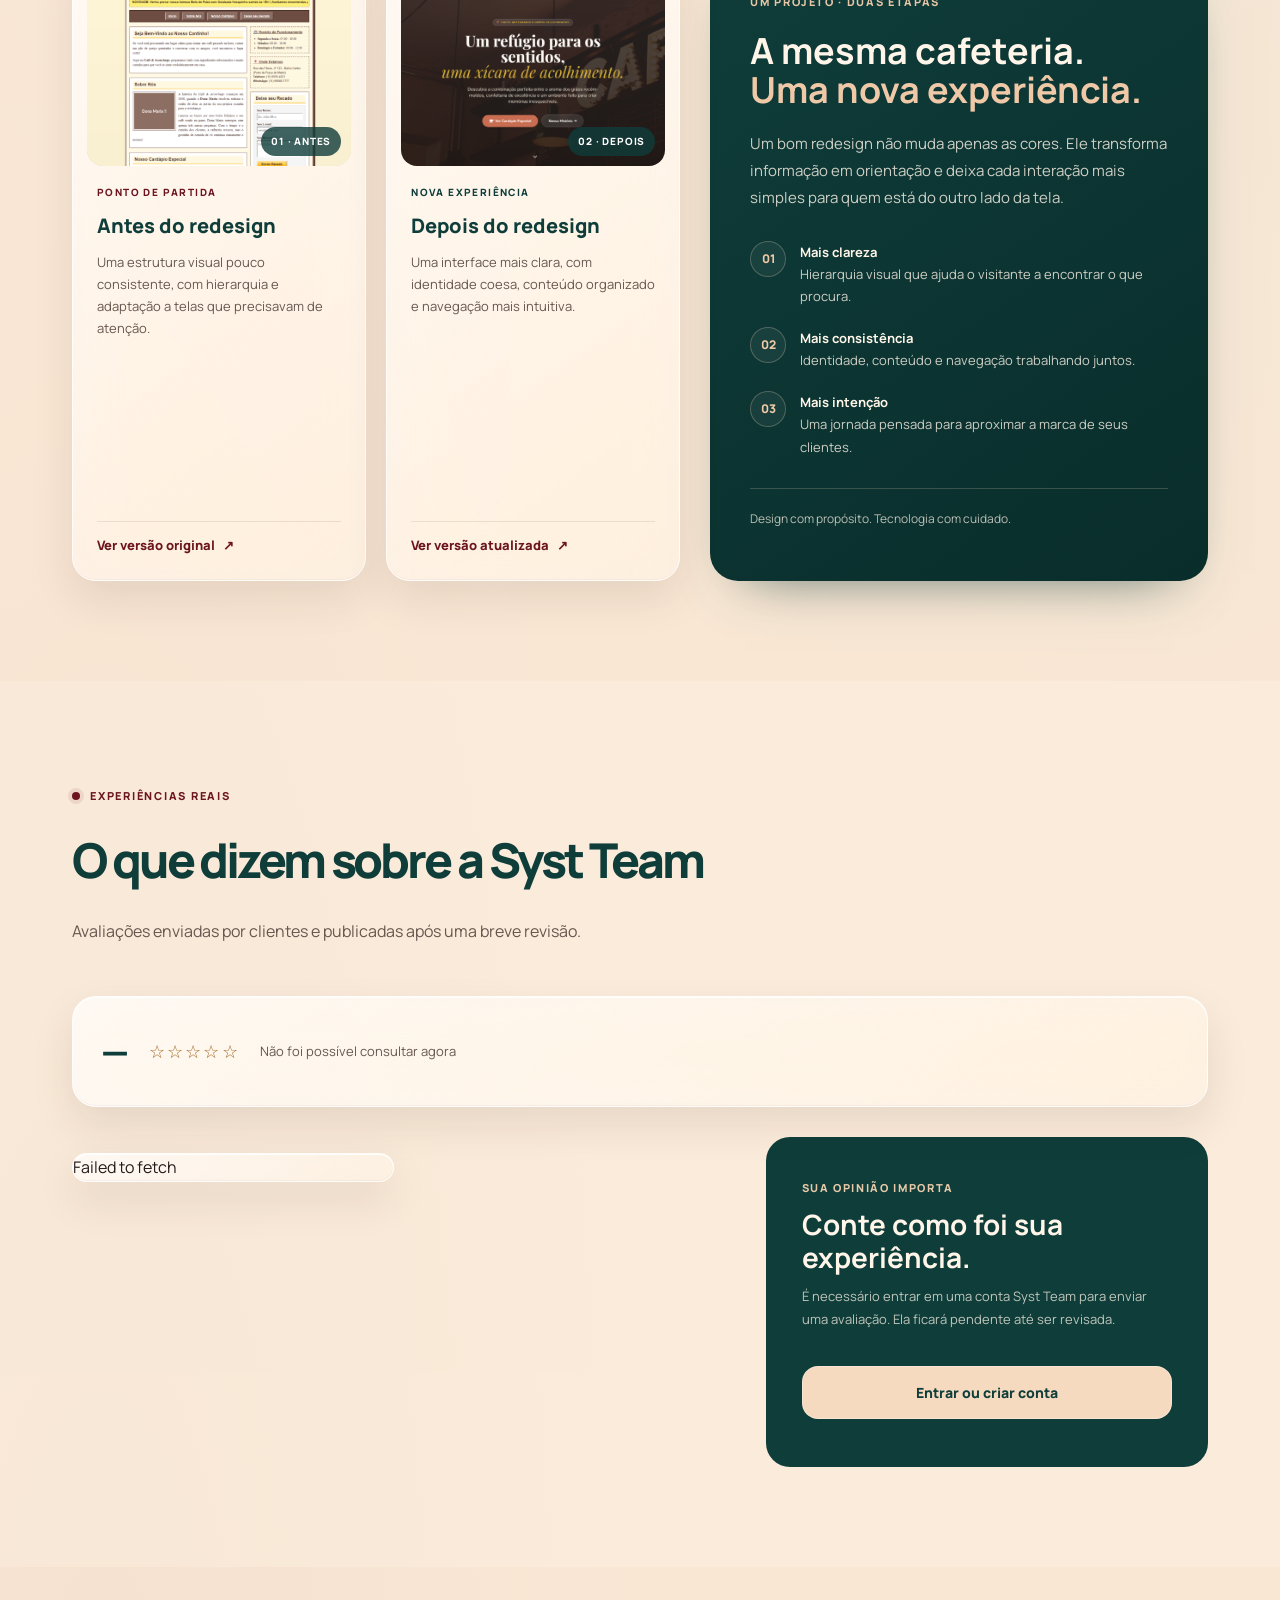
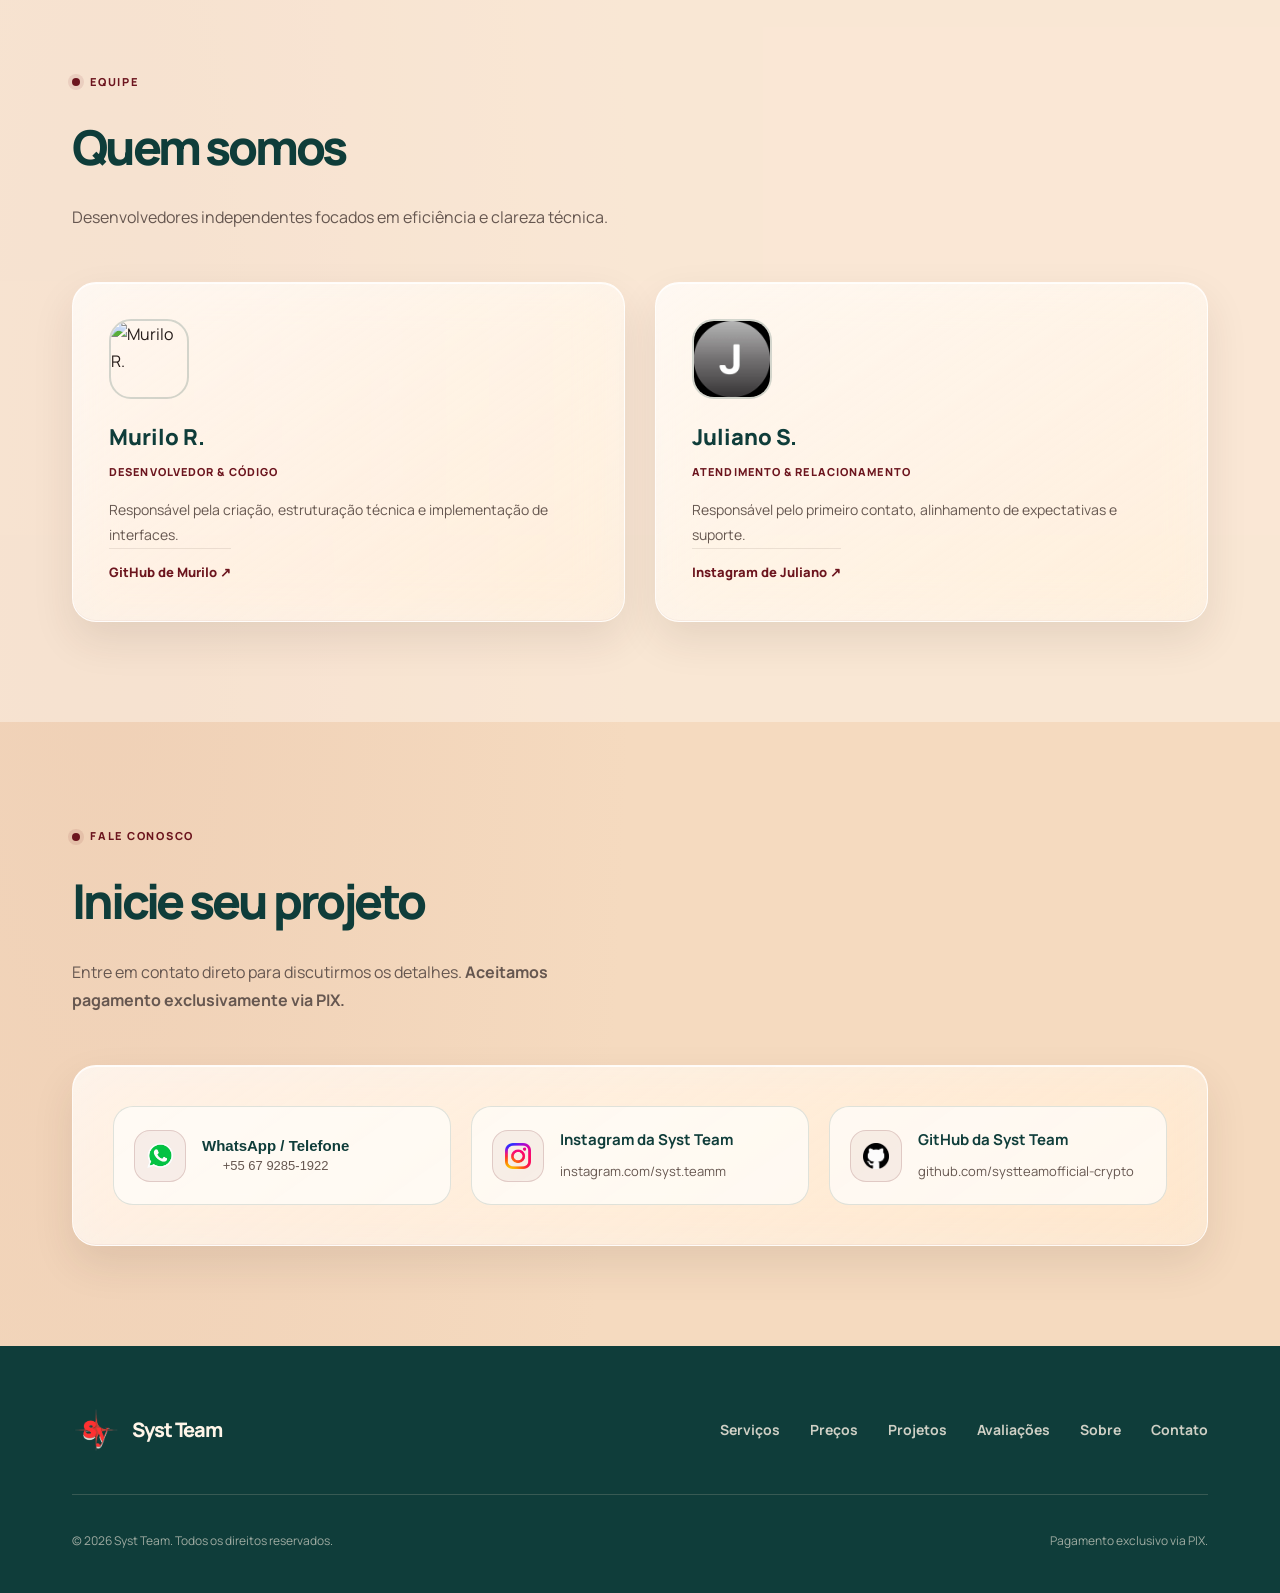
==== commit 809655c8: "Add files via upload" ====
--- a/index.html
+++ b/index.html
@@ -4,17 +4,82 @@
     <meta charset="UTF-8">
     <meta name="viewport" content="width=device-width, initial-scale=1.0">
     <meta name="theme-color" content="#F5DABF">
-    <meta name="description" content="A Syst Team desenvolve sites, interfaces, sistemas modulares e integrações digitais sob medida.">
-    <title>Syst Team | Desenvolvimento Digital</title>
+
+    <!-- SEO técnico e validação de propriedade -->
+    <meta name="robots" content="index, follow, max-image-preview:large, max-snippet:-1, max-video-preview:-1">
+    <meta name="googlebot" content="index, follow, max-image-preview:large">
+    <meta name="google-site-verification" content="CA0VzA0Bib6mSuVAqlOuA_3rxEQ58H7vMlrT8MIpDcg">
+    <link rel="canonical" href="https://syst-smd9.onrender.com/">
+    <link rel="icon" type="image/png" href="/favicon.png">
+    <link rel="apple-touch-icon" href="/apple-touch-icon.png">
+    <link rel="manifest" href="/site.webmanifest">
+
+    <!-- Open Graph e Twitter Card para prévias de compartilhamento -->
+    <meta property="og:type" content="website">
+    <meta property="og:locale" content="pt_BR">
+    <meta property="og:site_name" content="Syst Team">
+    <meta property="og:title" content="Syst Team | Desenvolvimento Digital">
+    <meta property="og:description" content="Sites responsivos, redesign de interfaces e sistemas web sob medida.">
+    <meta property="og:url" content="https://syst-smd9.onrender.com/">
+    <meta property="og:image" content="https://syst-smd9.onrender.com/og-syst-team.png">
+    <meta property="og:image:type" content="image/png">
+    <meta property="og:image:width" content="1200">
+    <meta property="og:image:height" content="630">
+    <meta property="og:image:alt" content="Syst Team — desenvolvimento digital, sites e interfaces.">
+    <meta name="twitter:card" content="summary_large_image">
+    <meta name="twitter:title" content="Syst Team | Desenvolvimento Digital">
+    <meta name="twitter:description" content="Sites responsivos, redesign de interfaces e sistemas web sob medida.">
+    <meta name="twitter:image" content="https://syst-smd9.onrender.com/og-syst-team.png">
+
+    <!-- Dados estruturados de organização e website. -->
+    <script type="application/ld+json">
+    {
+      "@context": "https://schema.org",
+      "@graph": [
+        {
+          "@type": "Organization",
+          "@id": "https://syst-smd9.onrender.com/#organization",
+          "name": "Syst Team",
+          "url": "https://syst-smd9.onrender.com/",
+          "description": "Equipe independente de desenvolvimento digital, criação de sites, redesign de interfaces, sistemas modulares e integrações via API.",
+          "logo": {
+            "@type": "ImageObject",
+            "url": "https://syst-smd9.onrender.com/Syst_Logo.png"
+          },
+          "sameAs": [
+            "https://github.com/systteamofficial-crypto",
+            "https://www.instagram.com/syst.teamm/"
+          ],
+          "contactPoint": {
+            "@type": "ContactPoint",
+            "telephone": "+55-67-9285-1922",
+            "contactType": "customer service",
+            "availableLanguage": "Portuguese"
+          }
+        },
+        {
+          "@type": "WebSite",
+          "@id": "https://syst-smd9.onrender.com/#website",
+          "url": "https://syst-smd9.onrender.com/",
+          "name": "Syst Team",
+          "inLanguage": "pt-BR",
+          "publisher": { "@id": "https://syst-smd9.onrender.com/#organization" }
+        }
+      ]
+    }
+    </script>
+
+    <meta name="description" content="A Syst Team desenvolve sites responsivos, redesigns de interfaces, sistemas modulares e integrações via API, com foco em experiência mobile, desempenho e qualidade.">
+    <title>Syst Team | Criação de Sites, Redesign de Interfaces e Sistemas Web</title>
 
     <!-- Tipografia Manrope -->
     <link rel="preconnect" href="https://fonts.googleapis.com">
     <link rel="preconnect" href="https://fonts.gstatic.com" crossorigin>
     <link href="https://fonts.googleapis.com/css2?family=Manrope:wght@400;500;600;700;800&family=JetBrains+Mono:wght@400;500;600;700&display=swap" rel="stylesheet">
     
-    <!-- Desktop e mobile têm composições independentes. -->
-    <link rel="stylesheet" href="style-pc.css" media="(min-width: 821px)">
-    <link rel="stylesheet" href="style-mobile.css" media="(max-width: 820px)">
+    <!-- Folhas de estilo corrigidas com nomes oficiais -->
+    <link rel="stylesheet" href="style-pc.css" media="screen and (min-width: 821px)">
+    <link rel="stylesheet" href="style-mobile.css" media="screen and (max-width: 820px)">
     <link rel="stylesheet" href="https://unpkg.com/lenis@1.3.27/dist/lenis.css">
 
     <!-- Import Map oficial do Three.js (CDN fixado para builds reproduzíveis). -->
@@ -120,141 +185,261 @@
             </div>
         </section>
 
-        <!-- 3. SERVIÇOS E PREÇOS -->
-        <section class="services section" id="servicos">
-            <div class="container">
-                <div class="section-header" id="precos">
-                    <span class="section-tag">Serviços &amp; Investimento</span>
-                    <h2 class="section-title">Tabela de preços oficial da Syst Team</h2>
-                    <p class="section-subtitle">Qualidade, performance e suporte real. Cada escopo é analisado individualmente. <strong>Forma de pagamento exclusiva: PIX.</strong></p>
-                </div>
-
-                <div class="services-grid">
-                    <!-- PLANO BÁSICO -->
-                    <article class="card service-card">
-                        <div class="card-header">
-                            <span class="service-category">Básico</span>
-                            <h3 class="service-title">Projetos pequenos e objetivos</h3>
-                        </div>
-                        <div class="card-body">
-                            <div class="price-tag">
-                                <span class="price-label">Faixa de preço</span>
-                                <span class="price-value">R$ 400–900</span>
-                            </div>
-                            <p class="service-desc">Serviços incluídos nesta categoria:</p>
-                            
-                            <div class="service-subcategories">
-                                <div class="sub-item">
-                                    <span class="sub-title">Redesign de interface <span class="sub-price">R$ 400–800</span></span>
-                                    <p class="sub-desc">Melhorias visuais em páginas existentes, CSS, responsividade e organização dos componentes.</p>
-                                </div>
-                                <div class="sub-item">
-                                    <span class="sub-title">Landing page personalizada <span class="sub-price">R$ 600–900</span></span>
-                                    <p class="sub-desc">Página única com identidade visual, seções, botões e links funcionais.</p>
-                                </div>
-                                <div class="sub-item">
-                                    <span class="sub-title">Correções e otimização <span class="sub-price">R$ 400–700</span></span>
-                                    <p class="sub-desc">Correção de bugs, ajustes de layout e melhorias pontuais de desempenho.</p>
-                                </div>
-                                <div class="sub-item">
-                                    <span class="sub-title">Integração simples com WhatsApp <span class="sub-price">R$ 400–600</span></span>
-                                    <p class="sub-desc">Botões de contato, mensagens pré-preenchidas e links dinâmicos.</p>
-                                </div>
-                            </div>
-
-                            <ul class="service-notes">
-                                <li><span>✓</span> <strong>Pagamento único via PIX.</strong></li>
-                            </ul>
-                        </div>
-                        <div class="card-footer">
-                            <a href="#contato" class="btn btn-outline full-width">Solicitar orçamento</a>
-                        </div>
-                    </article>
-
-                    <!-- PLANO INTERMEDIÁRIO -->
-                    <article class="card service-card featured-card">
-                        <div class="card-header">
-                            <span class="service-category">Intermediário</span>
-                            <h3 class="service-title">Sites completos e funcionalidades personalizadas</h3>
-                        </div>
-                        <div class="card-body">
-                            <div class="price-tag">
-                                <span class="price-label">Faixa de preço</span>
-                                <span class="price-value">R$ 900–2.000</span>
-                            </div>
-                            <p class="service-desc">Serviços incluídos nesta categoria:</p>
-
-                            <div class="service-subcategories">
-                                <div class="sub-item">
-                                    <span class="sub-title">Site institucional personalizado <span class="sub-price">R$ 1.200–2.000</span></span>
-                                    <p class="sub-desc">Múltiplas páginas, navegação, responsividade, identidade visual e formulários.</p>
-                                </div>
-                                <div class="sub-item">
-                                    <span class="sub-title">Painel administrativo <span class="sub-price">R$ 1.200–2.000</span></span>
-                                    <p class="sub-desc">Interface administrativa, listagens, formulários e operações CRUD básicas (quando compatíveis com o backend).</p>
-                                </div>
-                                <div class="sub-item">
-                                    <span class="sub-title">Integração com servidor ou API <span class="sub-price">R$ 900–1.800</span></span>
-                                    <p class="sub-desc">Comunicação com endpoints existentes, tratamento de respostas, erros e validação de dados.</p>
-                                </div>
-                                <div class="sub-item">
-                                    <span class="sub-title">Automação de formulários e pedidos <span class="sub-price">R$ 900–1.800</span></span>
-                                    <p class="sub-desc">Fluxos de envio, validação, organização de pedidos e integração com serviços existentes.</p>
-                                </div>
-                            </div>
-
-                            <ul class="service-notes">
-                                <li><span>✓</span> <strong>Pagamento único via PIX.</strong></li>
-                            </ul>
-                        </div>
-                        <div class="card-footer">
-                            <a href="#contato" class="btn btn-primary full-width">Solicitar orçamento</a>
-                        </div>
-                    </article>
-
-                    <!-- PLANO AVANÇADO -->
-                    <article class="card service-card">
-                        <div class="card-header">
-                            <span class="service-category">Avançado</span>
-                            <h3 class="service-title">Sistemas modulares e lógica personalizada</h3>
-                        </div>
-                        <div class="card-body">
-                            <div class="price-tag">
-                                <span class="price-label">Faixa de preço</span>
-                                <span class="price-value">R$ 2.000–3.500</span>
-                            </div>
-                            <p class="service-desc">Serviços incluídos nesta categoria:</p>
-
-                            <div class="service-subcategories">
-                                <div class="sub-item">
-                                    <span class="sub-title">Sistema web sob medida <span class="sub-price">R$ 2.000–3.500</span></span>
-                                    <p class="sub-desc">Aplicação com múltiplos módulos, regras de negócio e fluxos personalizados, dentro de escopo definido.</p>
-                                </div>
-                                <div class="sub-item">
-                                    <span class="sub-title">Painel com autenticação e permissões <span class="sub-price">R$ 2.000–3.500</span></span>
-                                    <p class="sub-desc">Login, sessões, controle de acesso e área administrativa com backend e persistência compatíveis.</p>
-                                </div>
-                                <div class="sub-item">
-                                    <span class="sub-title">Integração avançada com API <span class="sub-price">R$ 2.000–3.500</span></span>
-                                    <p class="sub-desc">Integração entre módulos, múltiplos endpoints, tratamento de falhas e sincronização de dados de escopo limitado.</p>
-                                </div>
-                                <div class="sub-item">
-                                    <span class="sub-title">Sistema de pedidos com painel <span class="sub-price">R$ 2.500–3.500</span></span>
-                                    <p class="sub-desc">Interface de pedidos, gerenciamento administrativo e integração com um servidor existente.</p>
-                                </div>
-                            </div>
-
-                            <ul class="service-notes">
-                                <li><span>✓</span> <strong>Pagamento único via PIX.</strong></li>
-                            </ul>
-                        </div>
-                        <div class="card-footer">
-                            <a href="#contato" class="btn btn-outline full-width">Solicitar orçamento</a>
-                        </div>
-                    </article>
-                </div>
-            </div>
-        </section>
+      
+<!-- 3. SERVIÇOS E PREÇOS -->
+<section class="services section" id="servicos">
+    <div class="container">
+        <div class="section-header" id="precos">
+            <span class="section-tag">Serviços &amp; Investimento</span>
+            <h2 class="section-title">Tabela de preços oficial da Syst Team</h2>
+            <p class="section-subtitle">
+                Soluções desenvolvidas sob medida, com atenção à qualidade,
+                performance e experiência do usuário. Cada projeto recebe
+                uma avaliação individual de escopo, complexidade e prazo.
+                <strong>Pagamento via PIX.</strong>
+            </p>
+        </div>
+
+        <div class="services-grid">
+
+            <!-- PLANO BÁSICO -->
+            <article class="card service-card">
+                <div class="card-header">
+                    <span class="service-category">Básico</span>
+                    <h3 class="service-title">Projetos pequenos e objetivos</h3>
+                </div>
+
+                <div class="card-body">
+                    <div class="price-tag">
+                        <span class="price-label">Faixa de preço</span>
+                        <span class="price-value">R$ 400–1.400</span>
+                    </div>
+
+                    <p class="service-desc">Serviços incluídos nesta categoria:</p>
+
+                    <div class="service-subcategories">
+                        <div class="sub-item">
+                            <span class="sub-title">
+                                Redesign de interface
+                                <span class="sub-price">R$ 500–1.000</span>
+                            </span>
+                            <p class="sub-desc">
+                                Reformulação visual de páginas existentes,
+                                melhorias de CSS, responsividade, hierarquia
+                                visual e organização dos componentes.
+                            </p>
+                        </div>
+
+                        <div class="sub-item">
+                            <span class="sub-title">
+                                Landing page personalizada
+                                <span class="sub-price">R$ 800–1.400</span>
+                            </span>
+                            <p class="sub-desc">
+                                Página única com identidade visual própria,
+                                seções estratégicas, elementos interativos,
+                                botões e links funcionais.
+                            </p>
+                        </div>
+
+                        <div class="sub-item">
+                            <span class="sub-title">
+                                Correções e otimização
+                                <span class="sub-price">R$ 400–900</span>
+                            </span>
+                            <p class="sub-desc">
+                                Correção de bugs, ajustes de layout,
+                                melhorias de responsividade e otimizações
+                                pontuais de desempenho.
+                            </p>
+                        </div>
+
+                        <div class="sub-item">
+                            <span class="sub-title">
+                                Integração simples com WhatsApp
+                                <span class="sub-price">R$ 400–700</span>
+                            </span>
+                            <p class="sub-desc">
+                                Implementação de botões de contato,
+                                mensagens pré-preenchidas e links dinâmicos
+                                para facilitar a comunicação.
+                            </p>
+                        </div>
+                    </div>
+
+                    <ul class="service-notes">
+                        <li><span>✓</span> <strong>Pagamento único via PIX.</strong></li>
+                    </ul>
+                </div>
+
+                <div class="card-footer">
+                    <a href="#contato" class="btn btn-outline full-width">
+                        Solicitar orçamento
+                    </a>
+                </div>
+            </article>
+
+
+            <!-- PLANO INTERMEDIÁRIO -->
+            <article class="card service-card featured-card">
+                <div class="card-header">
+                    <span class="service-category">Intermediário</span>
+                    <h3 class="service-title">Sites completos e funcionalidades personalizadas</h3>
+                </div>
+
+                <div class="card-body">
+                    <div class="price-tag">
+                        <span class="price-label">Faixa de preço</span>
+                        <span class="price-value">R$ 1.000–3.500</span>
+                    </div>
+
+                    <p class="service-desc">Serviços incluídos nesta categoria:</p>
+
+                    <div class="service-subcategories">
+                        <div class="sub-item">
+                            <span class="sub-title">
+                                Site institucional personalizado
+                                <span class="sub-price">R$ 1.500–3.000</span>
+                            </span>
+                            <p class="sub-desc">
+                                Sites com múltiplas páginas, navegação
+                                estruturada, identidade visual personalizada,
+                                responsividade e formulários funcionais.
+                            </p>
+                        </div>
+
+                        <div class="sub-item">
+                            <span class="sub-title">
+                                Painel administrativo
+                                <span class="sub-price">R$ 1.800–3.500</span>
+                            </span>
+                            <p class="sub-desc">
+                                Interfaces administrativas, gerenciamento
+                                de informações, listagens, formulários
+                                e operações CRUD básicas, conforme
+                                compatibilidade com o backend.
+                            </p>
+                        </div>
+
+                        <div class="sub-item">
+                            <span class="sub-title">
+                                Integração com servidor ou API
+                                <span class="sub-price">R$ 1.000–2.000</span>
+                            </span>
+                            <p class="sub-desc">
+                                Comunicação com endpoints existentes,
+                                tratamento de respostas, gerenciamento
+                                de erros e validação de dados.
+                            </p>
+                        </div>
+
+                        <div class="sub-item">
+                            <span class="sub-title">
+                                Automação de formulários e pedidos
+                                <span class="sub-price">R$ 1.000–2.200</span>
+                            </span>
+                            <p class="sub-desc">
+                                Fluxos automatizados de envio, validação,
+                                organização de pedidos e integração
+                                com serviços existentes.
+                            </p>
+                        </div>
+                    </div>
+
+                    <ul class="service-notes">
+                        <li><span>✓</span> <strong>Pagamento único via PIX.</strong></li>
+                    </ul>
+                </div>
+
+                <div class="card-footer">
+                    <a href="#contato" class="btn btn-primary full-width">
+                        Solicitar orçamento
+                    </a>
+                </div>
+            </article>
+
+
+            <!-- PLANO AVANÇADO -->
+            <article class="card service-card">
+                <div class="card-header">
+                    <span class="service-category">Avançado</span>
+                    <h3 class="service-title">Sistemas modulares e lógica personalizada</h3>
+                </div>
+
+                <div class="card-body">
+                    <div class="price-tag">
+                        <span class="price-label">Faixa de preço</span>
+                        <span class="price-value">R$ 2.000–7.000+</span>
+                    </div>
+
+                    <p class="service-desc">Serviços incluídos nesta categoria:</p>
+
+                    <div class="service-subcategories">
+                        <div class="sub-item">
+                            <span class="sub-title">
+                                Sistema web sob medida
+                                <span class="sub-price">R$ 3.500–7.000+</span>
+                            </span>
+                            <p class="sub-desc">
+                                Aplicações personalizadas com múltiplos
+                                módulos, regras de negócio, processamento
+                                de dados e fluxos específicos.
+                            </p>
+                        </div>
+
+                        <div class="sub-item">
+                            <span class="sub-title">
+                                Painel com autenticação e permissões
+                                <span class="sub-price">R$ 2.000–4.000</span>
+                            </span>
+                            <p class="sub-desc">
+                                Sistemas de login, gerenciamento de sessões,
+                                controle de acesso, permissões de usuários
+                                e áreas administrativas integradas ao backend.
+                            </p>
+                        </div>
+
+                        <div class="sub-item">
+                            <span class="sub-title">
+                                Integração avançada com API
+                                <span class="sub-price">R$ 2.000–4.000</span>
+                            </span>
+                            <p class="sub-desc">
+                                Integração entre módulos, múltiplos endpoints,
+                                sincronização de dados, tratamento de falhas
+                                e comunicação entre serviços.
+                            </p>
+                        </div>
+
+                        <div class="sub-item">
+                            <span class="sub-title">
+                                Sistema de pedidos com painel
+                                <span class="sub-price">R$ 3.000–5.000</span>
+                            </span>
+                            <p class="sub-desc">
+                                Plataforma de gerenciamento de pedidos,
+                                interface administrativa, acompanhamento
+                                de solicitações e integração com servidor.
+                            </p>
+                        </div>
+                    </div>
+
+                    <ul class="service-notes">
+                        <li><span>✓</span> <strong>Pagamento único via PIX.</strong></li>
+                    </ul>
+                </div>
+
+                <div class="card-footer">
+                    <a href="#contato" class="btn btn-outline full-width">
+                        Solicitar orçamento
+                    </a>
+                </div>
+            </article>
+
+        </div>
+    </div>
+</section>
+
 
         <!-- 4. COMO FUNCIONA -->
         <section class="process section">
--- a/style-pc.css
+++ b/style-pc.css
@@ -1,1612 +1,539 @@
-/* ========================================================================== 
-   SYST TEAM · REFINED EDITORIAL UI
-   Paleta: Bordo #6C151E · Green #0F3D3A · Cream #F5DABF
-   Mantém os seletores existentes para preservar a compatibilidade com o HTML.
+/* ==========================================================================
+   SYST TEAM — DESKTOP ART DIRECTION (style-pc.css)
+   Layout profissional para telas a partir de 821px.
    ========================================================================== */
 
 :root {
-    color-scheme: light;
-
-    /* Identidade principal */
-    --color-bordo: #6C151E;
-    --color-green: #0F3D3A;
-    --color-cream: #F5DABF;
-
-    /* Superfícies e fundos */
-    --bg-primary: #F5DABF;
-    --bg-secondary: #FFF9F1;
-    --bg-elevated: #FFFCF7;
-    --bg-muted: #EED2B6;
-    --card-bg: rgba(255, 252, 247, 0.92);
-    --card-bg-hover: #FFFCF7;
-
-    /* Ações e estados */
-    --accent: var(--color-bordo);
-    --accent-hover: #521017;
-    --accent-glow: rgba(108, 21, 30, 0.18);
-    --accent-soft: rgba(108, 21, 30, 0.07);
-    --accent-border: rgba(108, 21, 30, 0.22);
-    --secondary: var(--color-green);
-    --secondary-hover: #082D2B;
-    --secondary-soft: rgba(15, 61, 58, 0.075);
-    --secondary-border: rgba(15, 61, 58, 0.2);
-
-    /* Tipografia */
-    --text-main: #241B19;
-    --text-muted: #665750;
-    --text-subtle: #88776D;
-    --text-on-dark: #FFF9F1;
-
-    /* Bordas e elevação */
-    --border-color: rgba(65, 39, 31, 0.12);
-    --border-hover: rgba(108, 21, 30, 0.34);
-    --shadow-card: 0 14px 34px -18px rgba(55, 30, 22, 0.24);
-    --shadow-card-hover: 0 22px 48px -20px rgba(55, 30, 22, 0.3);
-    --shadow-accent: 0 12px 26px -12px rgba(108, 21, 30, 0.48);
-    --shadow-green: 0 14px 30px -15px rgba(15, 61, 58, 0.4);
-
-    /* Tipografia, medidas e movimento */
-    --font-main: 'Manrope', -apple-system, BlinkMacSystemFont, 'Segoe UI', Roboto, sans-serif;
-    --font-code: 'JetBrains Mono', ui-monospace, Consolas, monospace;
-    --radius-xs: 8px;
-    --radius-sm: 12px;
-    --radius: 20px;
-    --radius-lg: 30px;
-    --container-width: 1200px;
-    --section-space: clamp(4.5rem, 8vw, 7rem);
-    --transition: 220ms cubic-bezier(0.2, 0.7, 0.2, 1);
-}
-
-/* Reset e comportamento global */
-*,
-*::before,
-*::after {
-    box-sizing: border-box;
-}
-
-html {
-    scroll-padding-top: 100px;
-    -webkit-text-size-adjust: 100%;
-}
+  color-scheme: light;
+  --color-bordo: #6C151E;
+  --color-green: #0F3D3A;
+  --color-cream: #F5DABF;
+  --bg-primary: #F5DABF;
+  --bg-secondary: #FFF9F1;
+  --bg-elevated: #FFFCF7;
+  --bg-muted: #EED2B6;
+  --accent: #6C151E;
+  --accent-hover: #521017;
+  --secondary: #0F3D3A;
+  --text-main: #241B19;
+  --text-muted: #665750;
+  --text-subtle: #88776D;
+  --text-on-dark: #FFF9F1;
+  --border-color: rgba(65, 39, 31, .12);
+  --font-main: 'Manrope', -apple-system, BlinkMacSystemFont, 'Segoe UI', sans-serif;
+  --font-code: 'JetBrains Mono', ui-monospace, monospace;
+  
+  --glass-tint: rgba(255, 250, 243, .48);
+  --glass-strong: rgba(255, 252, 247, .68);
+  --glass-border: rgba(255, 255, 255, .68);
+  --glass-highlight: rgba(255, 255, 255, .78);
+  --glass-shadow: 0 18px 42px rgba(58, 39, 29, .10),
+                  inset 0 1px 0 rgba(255, 255, 255, .82),
+                  inset 0 -1px 0 rgba(113, 30, 43, .045);
+  --glass-blur: 22px;
+}
+
+*, *::before, *::after { box-sizing: border-box; }
+html { scroll-behavior: smooth; scroll-padding-top: 100px; }
 
 body {
-    min-width: 320px;
-    overflow-x: hidden;
-    background:
-        radial-gradient(ellipse at 8% 0%, rgba(108, 21, 30, 0.055), transparent 30rem),
-        radial-gradient(ellipse at 94% 24%, rgba(15, 61, 58, 0.07), transparent 34rem),
-        var(--bg-primary);
-    color: var(--text-main);
-    font-family: var(--font-main);
-    font-size: 16px;
-    line-height: 1.7;
-    -webkit-font-smoothing: antialiased;
-    text-rendering: optimizeLegibility;
-}
-
-::selection {
-    color: var(--text-on-dark);
-    background: var(--color-bordo);
-}
-
-ul { list-style: none; }
-
-button,
-input,
-textarea,
-select { font: inherit; }
-
-button { -webkit-tap-highlight-color: transparent; }
-
-img,
-svg,
-video {
-    display: block;
-    max-width: 100%;
-}
-
-a {
-    color: inherit;
-    text-decoration: none;
-    transition: color var(--transition), background-color var(--transition), border-color var(--transition), transform var(--transition);
-}
-
-:focus-visible {
-    outline: 3px solid rgba(15, 61, 58, 0.58);
-    outline-offset: 4px;
-}
+  margin: 0;
+  background: 
+    radial-gradient(ellipse at 12% 12%, rgba(255,255,255,.58), transparent 35%),
+    radial-gradient(ellipse at 92% 35%, rgba(181,207,192,.30), transparent 30%),
+    radial-gradient(ellipse at 8% 82%, rgba(221,177,153,.24), transparent 32%),
+    var(--bg-primary);
+  color: var(--text-main);
+  font: 400 16px/1.7 var(--font-main);
+  -webkit-font-smoothing: antialiased;
+}
+
+body::before {
+  position: fixed;
+  z-index: -1;
+  inset: 0;
+  pointer-events: none;
+  content: "";
+  background: 
+    radial-gradient(ellipse at 88% 8%, rgba(255,255,255,.48), transparent 28%),
+    radial-gradient(ellipse at 4% 48%, rgba(108,21,30,.055), transparent 32%);
+}
+
+::selection { background: var(--color-bordo); color: #fff; }
+img, svg, video { display: block; max-width: 100%; }
+a { color: inherit; text-decoration: none; }
+ul { margin: 0; padding: 0; list-style: none; }
 
 .container {
-    width: min(var(--container-width), calc(100% - 64px));
-    margin-inline: auto;
+  width: 100%;
+  max-width: 1200px;
+  margin: 0 auto;
+  padding-inline: 32px;
 }
 
 .section {
-    position: relative;
-    padding-block: var(--section-space);
-    scroll-margin-top: 86px;
-}
-
-.section:nth-of-type(even) {
-    background: rgba(255, 249, 241, 0.34);
-}
-
-/* Tipografia e apresentação de seções */
+  position: relative;
+  padding: 100px 0;
+  scroll-margin-top: 80px;
+}
+.section:nth-of-type(even) { background: rgba(255, 249, 241, .43); }
+
 .section-header {
-    width: min(720px, 100% - 32px);
-    margin: 0 auto clamp(2.5rem, 5vw, 4rem);
-    text-align: center;
+  margin-bottom: 50px;
 }
 
 .section-tag {
-    display: inline-flex;
-    align-items: center;
-    gap: 0.65rem;
-    margin-bottom: 1rem;
-    color: var(--secondary);
-    font-size: 0.72rem;
-    font-weight: 800;
-    letter-spacing: 0.19em;
-    text-transform: uppercase;
+  display: inline-flex;
+  align-items: center;
+  gap: 10px;
+  margin-bottom: 14px;
+  color: var(--color-bordo);
+  font-size: 11px;
+  font-weight: 800;
+  letter-spacing: .16em;
+  text-transform: uppercase;
 }
 
 .section-tag::before {
-    width: 7px;
-    height: 7px;
-    border-radius: 50%;
-    background: var(--color-bordo);
-    box-shadow: 0 0 0 4px rgba(108, 21, 30, 0.09);
-    content: '';
+  width: 8px;
+  height: 8px;
+  border-radius: 50%;
+  background: var(--color-bordo);
+  box-shadow: 0 0 0 4px rgba(108, 21, 30, .09);
+  content: "";
 }
 
 .section-title {
-    margin-bottom: 1.1rem;
-    color: var(--color-green);
-    font-size: clamp(2.1rem, 4vw, 3.15rem);
-    font-weight: 800;
-    line-height: 1.12;
-    letter-spacing: -0.055em;
-    text-wrap: balance;
+  font-size: clamp(36px, 4vw, 48px);
+  font-weight: 800;
+  color: var(--color-green);
+  margin: 0 0 16px;
+  letter-spacing: -.065em;
+  text-wrap: balance;
 }
 
 .section-subtitle {
-    max-width: 620px;
-    margin-inline: auto;
-    color: var(--text-muted);
-    font-size: 1.02rem;
-    line-height: 1.85;
+  font-size: 16px;
+  color: var(--text-muted);
+  max-width: 54ch;
+  line-height: 1.8;
+}
+
+/* Header Desktop */
+.header {
+  position: sticky;
+  top: 0;
+  z-index: 1000;
+  width: 100%;
+  border-bottom: 1px solid rgba(255, 255, 255, .62);
+  background: rgba(245, 218, 191, .58);
+  backdrop-filter: blur(28px) saturate(175%);
+  -webkit-backdrop-filter: blur(28px) saturate(175%);
+  box-shadow: 0 8px 26px rgba(54, 39, 29, .055), inset 0 1px 0 rgba(255, 255, 255, .72);
+}
+
+.header-container {
+  display: flex;
+  height: 84px;
+  align-items: center;
+  justify-content: space-between;
+  gap: 24px;
+  padding-inline: 32px;
+}
+
+.logo {
+  display: inline-flex;
+  align-items: center;
+  gap: 12px;
+  color: var(--color-green);
+  font-size: 20px;
+  font-weight: 800;
+  letter-spacing: -.055em;
+}
+
+.logo-image {
+  width: 42px;
+  height: 42px;
+  object-fit: contain;
+}
+
+.nav-desktop {
+  display: block;
+}
+
+.nav-list {
+  display: flex;
+  align-items: center;
+  gap: 32px;
+}
+
+.nav-link {
+  color: var(--color-green);
+  font-size: 14px;
+  font-weight: 700;
+  transition: color .2s ease;
+}
+
+.nav-link:hover {
+  color: var(--color-bordo);
+}
+
+.header-right-group {
+  display: flex;
+  align-items: center;
+  gap: 16px;
+}
+
+.header-actions-group {
+  display: flex;
+  align-items: center;
+}
+
+.btn-login {
+  display: inline-flex;
+  align-items: center;
+  gap: 8px;
+  padding: 10px 18px;
+  border: 1px solid rgba(15, 61, 58, .2);
+  border-radius: 14px;
+  background: rgba(255, 252, 247, .72);
+  color: var(--color-green);
+  font-size: 13px;
+  font-weight: 700;
+  transition: all .2s ease;
+}
+
+.btn-login:hover {
+  background: var(--color-green);
+  color: #fff;
+}
+
+/* Oculta elementos mobile no PC */
+.menu-btn, .nav-mobile {
+  display: none !important;
+}
+
+/* Hero Desktop */
+.hero {
+  position: relative;
+  overflow: hidden;
+  padding: 80px 0 100px;
+}
+
+.hero-container {
+  display: grid;
+  grid-template-columns: 1.1fr .9fr;
+  align-items: center;
+  gap: 50px;
 }
 
 .badge {
-    display: inline-flex;
-    align-items: center;
-    gap: 0.65rem;
-    margin-bottom: 1.5rem;
-    padding: 0.48rem 0.9rem;
-    border: 1px solid var(--secondary-border);
-    border-radius: 999px;
-    background: var(--secondary-soft);
-    color: var(--secondary);
-    font-size: 0.75rem;
-    font-weight: 800;
-    letter-spacing: 0.035em;
+  display: inline-flex;
+  align-items: center;
+  gap: 10px;
+  margin-bottom: 20px;
+  padding: 10px 16px;
+  border: 1px solid rgba(255, 255, 255, .78);
+  border-radius: 999px;
+  background: linear-gradient(135deg, rgba(255, 255, 255, .68), rgba(218, 233, 220, .34));
+  color: var(--color-green);
+  font-size: 11px;
+  font-weight: 800;
+  letter-spacing: .075em;
+  text-transform: uppercase;
+  backdrop-filter: blur(14px) saturate(160%);
+  -webkit-backdrop-filter: blur(14px) saturate(160%);
 }
 
 .badge::before {
-    width: 7px;
-    height: 7px;
-    border-radius: 50%;
-    background: var(--color-green);
-    box-shadow: 0 0 0 3px rgba(15, 61, 58, 0.1);
-    content: '';
-}
-
-/* Botões */
+  width: 6px;
+  height: 6px;
+  border-radius: 50%;
+  background: var(--color-bordo);
+  content: "";
+}
+
+.hero-title {
+  font-size: clamp(52px, 5.5vw, 68px);
+  font-weight: 800;
+  line-height: .96;
+  letter-spacing: -.078em;
+  color: var(--color-green);
+  margin: 0 0 20px;
+}
+
+.hero-description {
+  font-size: 18px;
+  line-height: 1.85;
+  color: var(--text-muted);
+  margin: 0 0 35px;
+  max-width: 48ch;
+}
+
+.hero-buttons {
+  display: flex;
+  gap: 16px;
+}
+
 .btn {
-    position: relative;
-    display: inline-flex;
-    min-height: 50px;
-    align-items: center;
-    justify-content: center;
-    gap: 0.65rem;
-    padding: 0.82rem 1.45rem;
-    border: 1px solid transparent;
-    border-radius: var(--radius-sm);
-    cursor: pointer;
-    font-size: 0.9rem;
-    font-weight: 800;
-    letter-spacing: -0.015em;
-    transition: transform var(--transition), background-color var(--transition), border-color var(--transition), box-shadow var(--transition), color var(--transition);
-}
-
-.btn:hover { transform: translateY(-2px); }
-.btn:active { transform: translateY(0) scale(0.985); }
+  display: inline-flex;
+  align-items: center;
+  justify-content: center;
+  padding: 14px 28px;
+  border-radius: 16px;
+  font-size: 14px;
+  font-weight: 800;
+  transition: all .2s ease;
+  cursor: pointer;
+}
 
 .btn-primary {
-    border-color: rgba(255, 255, 255, 0.16);
-    background: var(--color-bordo);
-    color: #FFF9F1;
-    box-shadow: var(--shadow-accent);
-}
-
-.btn-primary:hover {
-    background: var(--accent-hover);
-    box-shadow: 0 15px 30px -12px rgba(108, 21, 30, 0.58);
+  background: linear-gradient(145deg, #8A3541, #681B29 70%);
+  color: #FFF9F1;
+  box-shadow: 0 10px 24px rgba(108, 21, 30, .2);
+  border: 1px solid rgba(255, 255, 255, .3);
 }
 
 .btn-outline {
-    border-color: var(--secondary-border);
-    background: rgba(255, 252, 247, 0.72);
-    color: var(--color-green);
-    box-shadow: 0 4px 12px rgba(55, 30, 22, 0.035);
-}
-
-.btn-outline:hover {
-    border-color: var(--color-green);
-    background: var(--color-green);
-    color: #FFF9F1;
-    box-shadow: var(--shadow-green);
+  border: 1px solid rgba(255, 255, 255, .9);
+  background: linear-gradient(145deg, rgba(255, 255, 255, .76), rgba(255, 249, 241, .38));
+  color: var(--color-green);
+  box-shadow: 0 8px 20px rgba(43, 58, 49, .07);
 }
 
 .full-width { width: 100%; }
 
-/* Cards: superfície quente, bordas discretas e sombras suaves */
-.card {
-    position: relative;
-    display: flex;
-    height: 100%;
-    flex-direction: column;
-    overflow: hidden;
-    border: 1px solid var(--border-color);
-    border-radius: var(--radius);
-    background: var(--card-bg);
-    box-shadow: var(--shadow-card);
-    transition: transform var(--transition), border-color var(--transition), background-color var(--transition), box-shadow var(--transition);
-}
-
-.card:hover {
-    transform: translateY(-5px);
-    border-color: var(--border-hover);
-    background: var(--card-bg-hover);
-    box-shadow: var(--shadow-card-hover);
-}
-
-/* 1. Cabeçalho e navegação */
-.header {
-    position: sticky;
-    z-index: 100;
-    top: 0;
-    display: flex;
-    min-height: 78px;
-    align-items: center;
-    border-bottom: 1px solid rgba(65, 39, 31, 0.1);
-    background: rgba(255, 249, 241, 0.9);
-    backdrop-filter: blur(18px);
-    -webkit-backdrop-filter: blur(18px);
-}
-
-.header-container {
-    position: relative;
-    display: flex;
-    align-items: center;
-    justify-content: space-between;
-    gap: 1.25rem;
-}
-
-.logo {
-    display: inline-flex;
-    flex-shrink: 0;
-    align-items: center;
-    gap: 0.75rem;
-    color: var(--color-green);
-    font-size: 1.08rem;
-    font-weight: 800;
-    letter-spacing: -0.045em;
-}
-
-.logo-image {
-    display: block;
-    width: 42px;
-    height: 42px;
-    flex-shrink: 0;
-    object-fit: contain;
-    filter: drop-shadow(0 3px 6px rgba(55, 30, 22, 0.12));
-}
-
-.logo-mark {
-    color: var(--color-bordo);
-    font-family: var(--font-code);
-}
-
-.nav-desktop { display: block; }
-
-.nav-desktop .nav-list {
-    display: flex;
-    align-items: center;
-    gap: clamp(1rem, 2vw, 2rem);
-}
-
-.nav-link {
-    position: relative;
-    padding-block: 0.5rem;
-    color: var(--text-muted);
-    font-size: 0.83rem;
-    font-weight: 700;
-}
-
-.nav-link::after {
-    position: absolute;
-    right: 0;
-    bottom: 0;
-    left: 0;
-    height: 2px;
-    transform: scaleX(0);
-    transform-origin: left;
-    border-radius: 99px;
-    background: var(--color-bordo);
-    content: '';
-    transition: transform var(--transition);
-}
-
-.nav-link:hover,
-.nav-link:focus-visible { color: var(--color-bordo); }
-.nav-link:hover::after,
-.nav-link:focus-visible::after { transform: scaleX(1); }
-
-.menu-toggle,
-.menu-btn,
-.nav-mobile { display: none; }
-
-/* 2. Hero */
-.hero {
-    position: relative;
-    padding-block: clamp(5rem, 9vw, 8rem);
-}
-
-.hero::before {
-    position: absolute;
-    top: 12%;
-    right: -8rem;
-    width: 27rem;
-    height: 27rem;
-    border: 1px solid rgba(15, 61, 58, 0.1);
-    border-radius: 50%;
-    content: '';
-    pointer-events: none;
-}
-
-.hero-container {
-    position: relative;
-    display: grid;
-    grid-template-columns: minmax(0, 1.03fr) minmax(0, 0.97fr);
-    align-items: center;
-    gap: clamp(2rem, 5vw, 4.5rem);
-}
-
-.hero-title {
-    max-width: 680px;
-    margin-bottom: 1.35rem;
-    color: var(--color-bordo);
-    font-size: clamp(3.1rem, 6vw, 5.2rem);
-    font-weight: 800;
-    line-height: 0.99;
-    letter-spacing: -0.075em;
-    text-wrap: balance;
-}
-
-.hero-description {
-    max-width: 570px;
-    margin-bottom: 2rem;
-    color: var(--text-muted);
-    font-size: clamp(1rem, 1.3vw, 1.12rem);
-    line-height: 1.85;
-}
-
-.hero-buttons {
-    display: flex;
-    flex-direction: row;
-    flex-wrap: wrap;
-    gap: 0.85rem;
-}
-
-/* Janela de código: verde profundo como contraste da paleta */
+.hero-visual {
+  position: relative;
+  border-radius: 28px;
+  overflow: hidden;
+  background: radial-gradient(circle at 75% 28%, rgba(208, 169, 130, .2), transparent 28%), linear-gradient(145deg, #1A514A, #0B302D 74%);
+  border: 1px solid rgba(255, 255, 255, .58);
+  box-shadow: 0 25px 52px rgba(15, 61, 58, .22);
+}
+
+.hero-scene {
+  position: absolute;
+  inset: 0;
+  min-height: 380px;
+}
+
+.hero-scene canvas {
+  width: 100% !important;
+  height: 100% !important;
+}
+
 .code-window {
-    overflow: hidden;
-    border: 1px solid rgba(15, 61, 58, 0.35);
-    border-radius: var(--radius-lg);
-    background: #092B29;
-    box-shadow: 0 28px 70px -34px rgba(8, 45, 43, 0.78), 0 8px 24px rgba(55, 30, 22, 0.12);
-    transition: transform var(--transition), box-shadow var(--transition);
-}
-
-.hero-visual:hover .code-window {
-    transform: translateY(-4px);
-    box-shadow: 0 35px 80px -34px rgba(8, 45, 43, 0.86), 0 10px 30px rgba(55, 30, 22, 0.14);
+  position: relative;
+  z-index: 2;
+  margin: 40px auto;
+  width: calc(100% - 60px);
+  border-radius: 18px;
+  border: 1px solid rgba(255, 255, 255, .42);
+  background: linear-gradient(145deg, rgba(12, 38, 36, .76), rgba(7, 25, 24, .88));
+  box-shadow: 0 18px 42px rgba(0, 0, 0, .25);
+  backdrop-filter: blur(24px) saturate(140%);
 }
 
 .window-header {
-    display: flex;
-    align-items: center;
-    padding: 0.9rem 1.2rem;
-    border-bottom: 1px solid rgba(255, 249, 241, 0.1);
-    background: rgba(255, 249, 241, 0.045);
-}
-
-.dot {
-    width: 9px;
-    height: 9px;
-    margin-right: 7px;
-    border-radius: 50%;
-}
-
-.dot.red { background: #D66C68; }
-.dot.yellow { background: #D8B777; }
-.dot.green { background: #72A995; }
+  display: flex;
+  align-items: center;
+  gap: 8px;
+  padding: 0 16px;
+  height: 42px;
+  border-bottom: 1px solid rgba(255, 255, 255, .1);
+}
+
+.dot { width: 10px; height: 10px; border-radius: 50%; }
+.dot.red { background: #FF5F56; }
+.dot.yellow { background: #FFBD2E; }
+.dot.green { background: #27C93F; }
 
 .window-title {
-    margin-inline: auto;
-    color: rgba(255, 249, 241, 0.55);
-    font-family: var(--font-code);
-    font-size: 0.72rem;
-}
-
-.window-body {
-    padding: clamp(1.25rem, 3vw, 2rem);
-    color: #F8EBDD;
-    font-family: var(--font-code);
-    font-size: 0.82rem;
-    line-height: 1.9;
-    overflow-x: auto;
-}
-
-.token-keyword { color: #E69A9B; font-weight: 700; }
-.token-func { color: #90C3B1; }
-.token-var { color: #E8C99D; }
-.token-string { color: #DABF8B; }
-.token-comment { color: #8BA49C; font-style: italic; }
-
-/* 3. Serviços e preços */
+  margin-left: 8px;
+  color: rgba(255, 249, 241, .58);
+  font: 12px var(--font-code);
+}
+
+.window-body { padding: 20px; }
+.window-body pre { margin: 0; color: var(--color-cream); font: 13px/1.8 var(--font-code); }
+
+.hero-visual-caption {
+  position: absolute;
+  right: 20px;
+  bottom: 16px;
+  left: 20px;
+  display: flex;
+  align-items: center;
+  gap: 10px;
+  color: rgba(255, 249, 241, .72);
+  font-size: 11px;
+  font-weight: 700;
+  letter-spacing: .08em;
+  text-transform: uppercase;
+}
+.caption-mark { width: 8px; height: 8px; border-radius: 50%; background: var(--color-cream); }
+
+/* Serviços e Preços Desktop (3 Colunas) */
 .services-grid {
-    display: grid;
-    grid-template-columns: repeat(3, minmax(0, 1fr));
-    align-items: stretch;
-    gap: 1.35rem;
+  display: grid;
+  grid-template-columns: repeat(3, minmax(0, 1fr));
+  gap: 24px;
+  align-items: stretch;
+}
+
+.card, .service-card, .project-card, .about-card, .review-card, .reviews-summary, .reviews-empty, .cafeteria-version, .contact-card {
+  border: 1px solid rgba(255, 255, 255, .78);
+  background: linear-gradient(145deg, rgba(255, 255, 255, .73), rgba(255, 250, 243, .43));
+  box-shadow: var(--glass-shadow);
+  border-radius: 24px;
+  backdrop-filter: blur(var(--glass-blur)) saturate(155%);
+  -webkit-backdrop-filter: blur(var(--glass-blur)) saturate(155%);
 }
 
 .service-card {
-    display: flex;
-    flex-direction: column;
-    padding: clamp(1.5rem, 2.6vw, 2.2rem);
-}
-
-.featured-card {
-    border-color: var(--accent-border);
-    background: linear-gradient(155deg, rgba(108, 21, 30, 0.075), rgba(255, 252, 247, 0.96) 54%);
-    box-shadow: 0 18px 42px -24px rgba(108, 21, 30, 0.32);
-}
-
-.featured-card::before {
-    position: absolute;
-    top: 0;
-    right: 0;
-    left: 0;
-    height: 3px;
-    background: linear-gradient(90deg, var(--color-green), var(--color-bordo));
-    content: '';
-}
-
-.service-category {
-    margin-bottom: 0.65rem;
-    color: var(--secondary);
-    font-size: 0.7rem;
-    font-weight: 800;
-    letter-spacing: 0.16em;
-    text-transform: uppercase;
-}
-
-.service-title {
-    margin-bottom: 0.9rem;
-    color: var(--color-green);
-    font-size: 1.3rem;
-    font-weight: 800;
-    line-height: 1.3;
-}
+  display: flex;
+  flex-direction: column;
+  padding: 0;
+  overflow: hidden;
+}
+
+.service-card.featured-card {
+  border-color: rgba(255, 255, 255, .92);
+  background: linear-gradient(145deg, rgba(255, 255, 255, .84), rgba(255, 242, 232, .60));
+  box-shadow: 0 20px 48px rgba(108, 21, 30, .12), 0 0 0 1px rgba(108, 21, 30, .08);
+}
+
+.card-header { padding: 30px 28px 16px; }
+.service-category { display: inline-block; margin-bottom: 10px; color: var(--color-bordo); font-size: 11px; font-weight: 800; letter-spacing: .15em; text-transform: uppercase; }
+.service-title { margin: 0; color: var(--color-green); font-size: 22px; font-weight: 800; line-height: 1.2; }
+.card-body { padding: 0 28px 24px; display: flex; flex-direction: column; flex: 1; }
 
 .price-tag {
-    margin-bottom: 1.2rem;
-    padding-bottom: 1.15rem;
-    border-bottom: 1px solid var(--border-color);
-}
-
-.price-label {
-    display: block;
-    margin-bottom: 0.2rem;
-    color: var(--text-subtle);
-    font-size: 0.7rem;
-    font-weight: 800;
-    letter-spacing: 0.1em;
-    text-transform: uppercase;
-}
-
-.price-value {
-    color: var(--color-bordo);
-    font-size: clamp(1.8rem, 3vw, 2.35rem);
-    font-weight: 800;
-    letter-spacing: -0.06em;
-    line-height: 1.2;
-}
-
-.service-desc {
-    margin-bottom: 1rem;
-    color: var(--text-muted);
-    font-size: 0.9rem;
-}
-
-.service-subcategories {
-    display: flex;
-    flex-direction: column;
-    gap: 0.9rem;
-    margin-bottom: 1.25rem;
-}
-
-.sub-item {
-    padding-top: 0.85rem;
-    border-top: 1px solid var(--border-color);
-}
-
-.sub-item:first-child {
-    padding-top: 0;
-    border-top: 0;
-}
-
-.sub-title {
-    display: block;
-    margin-bottom: 0.2rem;
-    color: var(--text-main);
-    font-size: 0.93rem;
-    font-weight: 800;
-}
-
-.sub-price {
-    margin-left: 0.35rem;
-    color: var(--color-bordo);
-    font-size: 0.88rem;
-    font-weight: 800;
-}
-
-.sub-desc {
-    margin: 0;
-    color: var(--text-muted);
-    font-size: 0.83rem;
-}
-
-.service-notes { margin-bottom: 1.6rem; }
-
-.service-notes li {
-    display: flex;
-    align-items: flex-start;
-    gap: 0.6rem;
-    margin-bottom: 0.5rem;
-    color: var(--text-muted);
-    font-size: 0.84rem;
-}
-
-.service-notes span {
-    color: var(--secondary);
-    font-weight: 900;
-}
-
-.service-card .card-footer {
-    width: 100%;
-    margin-top: auto;
-}
-
-/* 4. Como funciona */
-.process-grid {
-    display: grid;
-    grid-template-columns: repeat(4, minmax(0, 1fr));
-    align-items: stretch;
-    gap: 1rem;
-}
-
-.process-step {
-    display: flex;
-    height: 100%;
-    flex-direction: column;
-    padding: clamp(1.35rem, 2.2vw, 1.9rem);
-    border: 1px solid var(--border-color);
-    border-radius: var(--radius);
-    background: rgba(255, 252, 247, 0.78);
-    box-shadow: var(--shadow-card);
-    transition: transform var(--transition), border-color var(--transition), box-shadow var(--transition);
-}
-
-.process-step:hover {
-    transform: translateY(-4px);
-    border-color: var(--secondary-border);
-    box-shadow: var(--shadow-card-hover);
-}
-
-.step-number {
-    display: block;
-    margin-bottom: 1.1rem;
-    color: var(--color-bordo);
-    font-family: var(--font-code);
-    font-size: 1.85rem;
-    font-weight: 700;
-    line-height: 1;
-}
-
-.step-title {
-    margin-bottom: 0.55rem;
-    color: var(--color-green);
-    font-size: 1.04rem;
-    font-weight: 800;
-}
-
-.step-desc {
-    color: var(--text-muted);
-    font-size: 0.86rem;
-}
-
-/* 5. Projetos */
-.projects-grid {
-    display: grid;
-    grid-template-columns: repeat(2, minmax(0, 1fr));
-    align-items: stretch;
-    gap: 1.35rem;
-}
-
-.project-image-wrapper {
-    width: 100%;
-    height: clamp(190px, 22vw, 250px);
-    overflow: hidden;
-    border-bottom: 1px solid var(--border-color);
-    background: var(--bg-muted);
-}
-
-.project-image-wrapper img {
-    width: 100%;
-    height: 100%;
-    object-fit: cover;
-    transition: transform 500ms cubic-bezier(0.2, 0.7, 0.2, 1);
-}
-
-.project-card:hover .project-image-wrapper img { transform: scale(1.045); }
-
-.project-content {
-    display: flex;
-    flex: 1;
-    flex-direction: column;
-    padding: 1.55rem;
-}
-
-.project-title {
-    margin-bottom: 0.55rem;
-    color: var(--color-green);
-    font-size: 1.12rem;
-    font-weight: 800;
-}
-
-.project-desc {
-    margin-bottom: 1.35rem;
-    color: var(--text-muted);
-    font-size: 0.88rem;
-}
-
-.project-link {
-    display: inline-flex;
-    align-items: center;
-    gap: 0.45rem;
-    margin-top: auto;
-    color: var(--color-bordo);
-    font-size: 0.88rem;
-    font-weight: 800;
-}
-
-.project-link:hover {
-    gap: 0.75rem;
-    color: var(--accent-hover);
-}
-
-/* 6. Quem somos */
-.about-grid {
-    display: grid;
-    max-width: 880px;
-    grid-template-columns: repeat(2, minmax(0, 1fr));
-    align-items: stretch;
-    gap: 1.35rem;
-    margin-inline: auto;
-}
-
-.about-card {
-    display: flex;
-    flex-direction: column;
-    align-items: center;
-    padding: clamp(1.6rem, 3vw, 2.2rem);
-    text-align: center;
-}
-
-.about-avatar {
-    display: flex;
-    width: 84px;
-    height: 84px;
-    flex-shrink: 0;
-    align-items: center;
-    justify-content: center;
-    overflow: hidden;
-    margin: 0 auto 1.15rem;
-    padding: 0;
-    border: 3px solid var(--bg-elevated);
-    border-radius: 50%;
-    background: var(--secondary-soft);
-    color: var(--color-green);
-    font-family: var(--font-code);
-    font-weight: 700;
-    box-shadow: 0 0 0 1px var(--secondary-border), 0 8px 20px rgba(15, 61, 58, 0.12);
-}
-
-.about-avatar img {
-    width: 100%;
-    height: 100%;
-    object-fit: cover;
-}
-
-.about-name {
-    margin-bottom: 0.2rem;
-    color: var(--color-green);
-    font-size: 1.2rem;
-    font-weight: 800;
-}
-
-.about-role {
-    margin-bottom: 0.9rem;
-    color: var(--color-bordo);
-    font-size: 0.75rem;
-    font-weight: 800;
-    letter-spacing: 0.07em;
-    text-transform: uppercase;
-}
-
-.about-bio {
-    margin-bottom: 1.35rem;
-    color: var(--text-muted);
-    font-size: 0.87rem;
-}
-
-.about-card .project-link {
-    justify-content: center;
-    margin-top: auto;
-}
-
-/* 7. Login, perfil e contato */
-.header-actions-group {
-    display: flex;
-    align-items: center;
-    gap: 0.7rem;
-}
-
-.btn-login {
-    display: inline-flex;
-    align-items: center;
-    gap: 0.4rem;
-    padding: 0.55rem 0.95rem;
-    border: 1px solid var(--secondary-border);
-    border-radius: var(--radius-xs);
-    background: rgba(255, 252, 247, 0.76);
-    color: var(--color-green);
-    font-size: 0.82rem;
-    font-weight: 800;
-    box-shadow: 0 3px 9px rgba(55, 30, 22, 0.035);
-    transition: all var(--transition);
-}
-
-.btn-login:hover {
-    border-color: var(--color-green);
-    background: var(--color-green);
-    color: #FFF9F1;
-}
-
-.user-profile-badge {
-    display: flex;
-    align-items: center;
-    gap: 0.6rem;
-    color: var(--text-main);
-    font-size: 0.82rem;
-    font-weight: 700;
-}
-
-.btn-logout {
-    border: 0;
-    background: transparent;
-    color: var(--color-bordo);
-    cursor: pointer;
-    font-size: 0.78rem;
-    font-weight: 800;
-    text-decoration: underline;
-    text-underline-offset: 3px;
-}
-
-.contact-card-wrapper {
-    width: min(650px, 100%);
-    margin-inline: auto;
-}
-
-.contact-card {
-    padding: clamp(1.35rem, 4vw, 2.5rem);
-    border-color: rgba(15, 61, 58, 0.16);
-    background: linear-gradient(145deg, rgba(15, 61, 58, 0.055), rgba(255, 252, 247, 0.94) 48%);
-}
-
-.contact-options {
-    display: flex;
-    flex-direction: column;
-    gap: 0.85rem;
-}
-
-.contact-btn {
-    display: flex;
-    align-items: center;
-    gap: 1rem;
-    padding: 1rem 1.1rem;
-    border: 1px solid var(--border-color);
-    border-radius: var(--radius-sm);
-    background: rgba(255, 252, 247, 0.92);
-    box-shadow: 0 3px 10px rgba(55, 30, 22, 0.035);
-    transition: transform var(--transition), border-color var(--transition), background-color var(--transition), box-shadow var(--transition);
-}
-
-.contact-btn:hover {
-    transform: translateY(-2px);
-    border-color: var(--secondary-border);
-    background: #FFFFFF;
-    box-shadow: 0 10px 22px rgba(15, 61, 58, 0.09);
-}
-
-.contact-icon {
-    display: flex;
-    width: 46px;
-    height: 46px;
-    flex-shrink: 0;
-    align-items: center;
-    justify-content: center;
-    border: 1px solid var(--secondary-border);
-    border-radius: 12px;
-    background: var(--secondary-soft);
-    color: var(--color-green);
-    font-size: 1.15rem;
-}
-
-.contact-icon img {
-    width: 30px;
-    height: 30px;
-    object-fit: contain;
-}
-
-.contact-btn strong {
-    display: block;
-    color: var(--color-green);
-    font-size: 0.92rem;
-}
-
-.contact-btn span:not(.contact-icon) {
-    color: var(--text-muted);
-    font-family: var(--font-code);
-    font-size: 0.76rem;
-    overflow-wrap: anywhere;
-}
-
-.phone-copy-btn {
-    width: 100%;
-    border: 0;
-    background: transparent;
-    color: inherit;
-    cursor: pointer;
-    font: inherit;
-    text-align: left;
-}
-
-.phone-copy-btn:focus-visible {
-    outline: 3px solid rgba(15, 61, 58, 0.58);
-    outline-offset: 4px;
-}
-
-.phone-copy { display: inline-block; }
-
-.copy-feedback {
-    display: block;
-    margin-top: 4px;
-    color: var(--secondary);
-    font-size: 0.78em;
-    font-weight: 800;
-}
-
-/* 8. Rodapé institucional */
-.footer {
-    padding: 3.8rem 0 1.7rem;
-    border-top: 1px solid rgba(255, 249, 241, 0.12);
-    background: var(--color-green);
-    color: var(--text-on-dark);
-}
-
-.footer .logo { color: var(--text-on-dark); }
-.footer .logo-mark { color: var(--color-cream); }
-
-.footer-top {
-    display: flex;
-    flex-direction: row;
-    align-items: center;
-    justify-content: space-between;
-    gap: 1.5rem;
-}
-
-.footer-nav {
-    display: flex;
-    flex-wrap: wrap;
-    gap: 1.4rem;
-}
-
-.footer-nav a {
-    color: rgba(255, 249, 241, 0.76);
-    font-size: 0.82rem;
-    font-weight: 600;
-}
-
-.footer-nav a:hover { color: var(--color-cream); }
-
-.footer-bottom {
-    display: flex;
-    justify-content: space-between;
-    gap: 1rem;
-    margin-top: 2rem;
-    padding-top: 1.35rem;
-    border-top: 1px solid rgba(255, 249, 241, 0.16);
-    color: rgba(255, 249, 241, 0.62);
-    font-size: 0.76rem;
-    text-align: left;
-}
-
-/* Ajustes de telas menores: o arquivo continua funcional mesmo sem o CSS mobile. */
-@media (max-width: 1100px) {
-    .container { width: min(100% - 48px, 980px); }
-    .nav-desktop .nav-list { gap: 1rem; }
-    .nav-link { font-size: 0.78rem; }
-    .hero-container { gap: 2.5rem; }
-    .process-grid { grid-template-columns: repeat(2, minmax(0, 1fr)); }
-}
-
-@media (max-width: 820px) {
-    .container { width: min(100% - 40px, 720px); }
-    .header { min-height: 70px; }
-    .header-container { flex-wrap: wrap; }
-    .nav-desktop { display: none; }
-    .hero { padding-block: 4.5rem; }
-    .hero-container { grid-template-columns: 1fr; gap: 2.5rem; }
-    .hero-title { max-width: 720px; font-size: clamp(3rem, 10vw, 4.5rem); }
-    .hero-description { max-width: 680px; }
-    .hero-visual { max-width: 680px; }
-    .services-grid { grid-template-columns: repeat(2, minmax(0, 1fr)); }
-    .services-grid > :last-child:nth-child(odd) { grid-column: 1 / -1; }
-    .footer-top { align-items: flex-start; }
-}
-
-@media (max-width: 600px) {
-    :root { --section-space: 4rem; }
-    .container { width: min(100% - 32px, 480px); }
-    .section-header { width: 100%; margin-bottom: 2.4rem; }
-    .section-subtitle { font-size: 0.94rem; }
-    .hero { padding-block: 3.7rem; }
-    .hero-title { font-size: clamp(2.65rem, 13vw, 3.65rem); }
-    .hero-buttons { align-items: stretch; }
-    .hero-buttons .btn { width: 100%; }
-    .window-body { font-size: 0.73rem; }
-    .services-grid,
-    .process-grid,
-    .projects-grid,
-    .about-grid { grid-template-columns: 1fr; }
-    .services-grid > :last-child:nth-child(odd) { grid-column: auto; }
-    .project-image-wrapper { height: 210px; }
-    .footer-top,
-    .footer-bottom { flex-direction: column; align-items: flex-start; }
-    .footer-nav { gap: 0.8rem 1.1rem; }
-    .contact-btn { align-items: flex-start; padding: 0.9rem; }
-}
-
-@media (prefers-reduced-motion: reduce) {
-    *,
-    *::before,
-    *::after {
-        scroll-behavior: auto !important;
-        animation-duration: 0.01ms !important;
-        animation-iteration-count: 1 !important;
-        transition-duration: 0.01ms !important;
-    }
-}
-
-
-/* =====================================================================
-   SYST TEAM · EXPERIENCE LAYER 2026
-   Editorial layout, responsive navigation and motion-ready surfaces.
-   ===================================================================== */
-:root {
-    --color-bordo: #6C151E;
-    --color-green: #0F3D3A;
-    --color-cream: #F5DABF;
-    --cream-highlight: #FFF9F1;
-    --ink: #241B19;
-    --motion-ease: cubic-bezier(.22, .72, .18, 1);
-}
-
-html { scroll-padding-top: 92px; }
-body { min-width: 320px; }
-.container { width: min(1200px, calc(100% - 72px)); }
-
-.header {
-    min-height: 82px;
-    background: rgba(245, 218, 191, .88);
-    border-bottom-color: rgba(15, 61, 58, .12);
-    transition: background .3s ease, box-shadow .3s ease;
-}
-.header.is-scrolled {
-    background: rgba(255, 249, 241, .94);
-    box-shadow: 0 8px 30px rgba(36, 27, 25, .07);
-}
-.header-container { min-height: 82px; }
-.header-right-group { display: flex; align-items: center; gap: 1rem; }
-.logo { gap: .82rem; font-size: 1.12rem; }
-.logo-image { width: 44px; height: 44px; }
-.nav-desktop .nav-list { gap: clamp(.85rem, 1.7vw, 1.7rem); }
-.nav-link { font-size: .8rem; letter-spacing: .01em; }
-.btn-login { border-radius: 999px; padding: .65rem 1.08rem; }
-
-/* Hero: high contrast editorial typography + restrained 3D layer. */
-.hero {
-    isolation: isolate;
-    min-height: min(780px, calc(100svh - 82px));
-    display: flex;
-    align-items: center;
-    padding-block: clamp(5rem, 9vw, 8.7rem);
-    overflow: clip;
-}
-.hero::before {
-    top: 7%; right: -10rem; width: 36rem; height: 36rem;
-    border-color: rgba(15, 61, 58, .13);
-}
-.hero::after {
-    content: ""; position: absolute; z-index: -1; inset: auto auto 7% 2%;
-    width: 11rem; height: 11rem; border-radius: 50%;
-    background: radial-gradient(circle, rgba(108,21,30,.10), transparent 70%);
-    pointer-events: none;
-}
-.hero-container { width: min(1200px, calc(100% - 72px)); gap: clamp(2.5rem, 6vw, 6rem); }
-.hero-content { position: relative; z-index: 2; }
-.badge {
-    border-color: rgba(15,61,58,.18); background: rgba(255,249,241,.72);
-    color: var(--color-green); letter-spacing: .055em; backdrop-filter: blur(12px);
-}
-.badge::before { background: var(--color-bordo); box-shadow: 0 0 0 4px rgba(108,21,30,.10); }
-.hero-title {
-    max-width: 740px; margin-bottom: 1.55rem; color: var(--color-bordo);
-    font-size: clamp(3.5rem, 6.4vw, 6.2rem); line-height: .97;
-    letter-spacing: -.078em; text-wrap: balance;
-}
-.hero-description { max-width: 570px; font-size: clamp(1rem, 1.28vw, 1.12rem); }
-.hero-buttons { gap: .9rem; }
-.btn { min-height: 52px; padding: .88rem 1.5rem; border-radius: 999px; }
-.btn-primary {
-    background: var(--color-bordo); border-color: var(--color-bordo);
-    box-shadow: 0 12px 24px -13px rgba(108,21,30,.8);
-}
-.btn-primary:hover { background: #521017; box-shadow: 0 16px 28px -13px rgba(108,21,30,.8); }
-.btn-outline { border-color: rgba(15,61,58,.24); background: rgba(255,249,241,.58); color: var(--color-green); }
-.btn-outline:hover { border-color: var(--color-green); background: var(--color-green); color: var(--cream-highlight); }
-.hero-visual {
-    position: relative; z-index: 1; isolation: isolate; min-width: 0;
-    min-height: 470px; display: flex; align-items: center;
-}
-.hero-scene {
-    position: absolute; z-index: -1; inset: -12% -13% -10% -12%;
-    pointer-events: none; opacity: .94;
-    background: radial-gradient(ellipse at 54% 47%, rgba(15,61,58,.12), transparent 57%);
-}
-.hero-scene canvas { display: block; width: 100%; height: 100%; }
-.code-window {
-    position: relative; z-index: 1; width: min(100%, 550px); margin-inline: auto;
-    border: 1px solid rgba(245,218,191,.24); border-radius: 24px;
-    background: linear-gradient(145deg, rgba(15,61,58,.98), rgba(7,39,37,.98));
-    box-shadow: 0 35px 85px -40px rgba(8,45,43,.9), 0 16px 38px rgba(36,27,25,.12);
-    transform: rotate(-1deg); transition: transform .55s var(--motion-ease), box-shadow .55s var(--motion-ease);
-}
-.hero-visual:hover .code-window { transform: translateY(-5px) rotate(0); }
-.window-header { padding: 1rem 1.25rem; border-bottom-color: rgba(245,218,191,.13); background: rgba(255,255,255,.035); }
-.window-title { color: rgba(245,218,191,.66); }
-.window-body { padding: clamp(1.25rem, 3vw, 2rem); color: #F9EEDF; font-size: clamp(.72rem, 1vw, .86rem); }
-.token-keyword { color: #F1A9A5; }
-.token-func { color: #A8D0C2; }
-.token-var { color: #F3D9B9; }
-.token-string { color: #EBC58D; }
-.token-comment { color: #91B5A6; }
-.hero-visual-caption {
-    position: absolute; right: .5rem; bottom: 1.1rem; z-index: 2;
-    display: inline-flex; align-items: center; gap: .55rem;
-    color: var(--text-muted); font-size: .66rem; font-weight: 800;
-    letter-spacing: .13em; text-transform: uppercase;
-}
-.caption-mark { width: 7px; height: 7px; border-radius: 50%; background: var(--color-bordo); box-shadow: 0 0 0 4px rgba(108,21,30,.1); }
-
-/* Section rhythm and elevated service cards. */
-.section { padding-block: clamp(5rem, 8vw, 7.5rem); }
-.section-header { margin-bottom: clamp(2.6rem, 5vw, 4.2rem); }
-.section-tag { color: var(--color-green); letter-spacing: .18em; }
-.section-title { color: var(--color-bordo); }
-.section-subtitle { max-width: 670px; }
-.services { background: linear-gradient(180deg, rgba(255,249,241,.48), rgba(255,249,241,.18)); }
-.services-grid { gap: 1.25rem; }
-.service-card {
-    padding: clamp(1.45rem, 2.2vw, 2rem); border-color: rgba(15,61,58,.12);
-    border-radius: 22px; box-shadow: 0 14px 40px -28px rgba(36,27,25,.42);
-}
-.service-card:hover { transform: translateY(-7px); border-color: rgba(108,21,30,.26); box-shadow: 0 25px 50px -28px rgba(36,27,25,.46); }
-.featured-card {
-    border-color: rgba(15,61,58,.25);
-    background: linear-gradient(160deg, rgba(15,61,58,.075), rgba(255,252,247,.98) 54%);
-}
-.featured-card::before { height: 3px; background: linear-gradient(90deg, transparent, var(--color-green), var(--color-bordo), transparent); }
-.service-category { color: var(--color-green); }
-.price-value { color: var(--color-bordo); }
-.sub-price { color: var(--color-bordo); }
-.service-notes span { color: var(--color-green); }
-
-.process { background: rgba(15,61,58,.035); }
-.process-step {
-    border-color: rgba(15,61,58,.13); border-radius: 20px;
-    background: rgba(255,252,247,.76); box-shadow: 0 12px 34px -24px rgba(36,27,25,.38);
-}
-.process-step:hover { border-color: rgba(15,61,58,.32); box-shadow: 0 18px 36px -25px rgba(15,61,58,.48); }
-.step-number { color: var(--color-bordo); }
-.projects-grid { gap: 1.35rem; }
-.project-card { border-radius: 22px; }
-.project-image-wrapper { height: clamp(220px, 25vw, 310px); background: #E8D4C0; }
-.project-image-wrapper img { transition: transform .9s var(--motion-ease); }
-.project-card:hover .project-image-wrapper img { transform: scale(1.055); }
-.project-content { padding: 1.7rem; }
-.project-link { color: var(--color-bordo); }
-.project-link:hover { color: var(--color-green); }
-.about-card { padding: 2.4rem 2rem; }
-.about-avatar { border-color: rgba(15,61,58,.25); background: rgba(15,61,58,.08); color: var(--color-green); box-shadow: 0 8px 22px rgba(15,61,58,.12); }
-.about-role { color: var(--color-bordo); letter-spacing: .08em; }
-.contact-card { border-color: rgba(15,61,58,.18); background: linear-gradient(145deg, rgba(15,61,58,.09), rgba(255,252,247,.96) 55%); }
-.contact-btn:hover { border-color: rgba(108,21,30,.28); background: #FFFDF9; box-shadow: 0 12px 28px rgba(108,21,30,.08); }
-.contact-icon { border-color: rgba(108,21,30,.16); background: rgba(108,21,30,.055); color: var(--color-bordo); }
-.contact-btn strong { color: var(--color-green); }
-.copy-feedback { color: var(--color-green); }
-.footer { position: relative; overflow: hidden; padding-block: 4.2rem 2rem; background: var(--color-green); }
-.footer::before {
-    content: ""; position: absolute; top: -12rem; right: -8rem; width: 28rem; height: 28rem;
-    border: 1px solid rgba(245,218,191,.16); border-radius: 50%; pointer-events: none;
-}
-.footer .container { position: relative; z-index: 1; }
-
-/* Mobile menu: previously the trigger and panel were hidden at every width. */
-.menu-toggle { position: absolute; width: 1px; height: 1px; opacity: 0; overflow: hidden; }
-.menu-btn {
-    width: 44px; height: 44px; display: none; align-items: center; justify-content: center;
-    border: 1px solid rgba(15,61,58,.18); border-radius: 50%; background: rgba(255,249,241,.72);
-    cursor: pointer;
-}
-.menu-icon, .menu-icon::before, .menu-icon::after { display: block; width: 18px; height: 2px; border-radius: 3px; background: var(--color-green); transition: transform .25s ease, top .25s ease, opacity .2s ease; }
-.menu-icon { position: relative; }
-.menu-icon::before, .menu-icon::after { content: ""; position: absolute; left: 0; }
-.menu-icon::before { top: -6px; }
-.menu-icon::after { top: 6px; }
-.menu-btn.is-open .menu-icon { background: transparent; }
-.menu-btn.is-open .menu-icon::before { top: 0; transform: rotate(45deg); }
-.menu-btn.is-open .menu-icon::after { top: 0; transform: rotate(-45deg); }
-.nav-mobile { display: none; }
-.user-avatar { position: relative; display: grid; place-items: center; width: 34px; height: 34px; overflow: hidden; border: 1px solid rgba(15,61,58,.2); border-radius: 50%; background: var(--color-green); color: var(--color-cream); font-size: .7rem; font-weight: 800; }
-.user-avatar img { position: absolute; inset: 0; width: 100%; height: 100%; object-fit: cover; }
-
-/* Motion states always have a visible fallback if JavaScript or CDN fails. */
-.js-motion [data-reveal] { will-change: transform, opacity; }
-.hero-scene[data-fallback="true"] { background: radial-gradient(circle at 50% 48%, rgba(15,61,58,.2), transparent 44%), radial-gradient(circle at 58% 38%, rgba(108,21,30,.12), transparent 60%); }
-
-@media (max-width: 1100px) {
-    .container, .hero-container { width: min(100% - 48px, 980px); }
-    .header-container { gap: .75rem; }
-    .nav-desktop .nav-list { gap: .85rem; }
-    .nav-link { font-size: .74rem; }
-    .hero-title { font-size: clamp(3.25rem, 6.1vw, 5rem); }
-}
-@media (max-width: 820px) {
-    .container, .hero-container { width: min(100% - 40px, 720px); }
-    .header, .header-container { min-height: 72px; }
-    .header-container { flex-wrap: nowrap; }
-    .nav-desktop { display: none; }
-    .header-right-group { margin-left: auto; }
-    .menu-btn { display: inline-flex; }
-    .nav-mobile {
-        position: absolute; top: calc(100% + 9px); right: 0; z-index: 110;
-        display: block; width: min(330px, calc(100vw - 32px)); padding: .6rem;
-        border: 1px solid rgba(15,61,58,.15); border-radius: 18px;
-        background: rgba(255,249,241,.97); box-shadow: 0 22px 55px rgba(36,27,25,.16);
-        opacity: 0; visibility: hidden; transform: translateY(-8px) scale(.98);
-        transform-origin: top right; transition: opacity .22s ease, transform .22s ease, visibility .22s ease;
-        backdrop-filter: blur(18px);
-    }
-    .nav-mobile.is-open { opacity: 1; visibility: visible; transform: translateY(0) scale(1); }
-    .nav-mobile-list { display: flex; flex-direction: column; gap: .15rem; }
-    .nav-mobile-link { display: flex; padding: .82rem .9rem; border-radius: 11px; color: var(--color-green); font-size: .9rem; font-weight: 800; }
-    .nav-mobile-link:hover, .nav-mobile-link:focus-visible { background: rgba(15,61,58,.075); color: var(--color-bordo); }
-    .hero { min-height: auto; padding-block: 5rem; }
-    .hero-container { grid-template-columns: 1fr; gap: 2rem; }
-    .hero-title { max-width: 760px; font-size: clamp(3.3rem, 10vw, 5rem); }
-    .hero-visual { min-height: 400px; max-width: 680px; width: 100%; margin-inline: auto; }
-    .hero-scene { inset: -10% -5%; }
-    .services-grid { grid-template-columns: repeat(2, minmax(0,1fr)); }
-    .process-grid { grid-template-columns: repeat(2, minmax(0,1fr)); }
-}
-@media (max-width: 600px) {
-    :root { --section-space: 4.2rem; }
-    .container, .hero-container { width: min(100% - 32px, 480px); }
-    .header, .header-container { min-height: 68px; }
-    .logo { font-size: 1rem; }
-    .logo-image { width: 38px; height: 38px; }
-    .user-profile-badge > span:not(.user-avatar) { display: none; }
-    .hero { padding-block: 3.9rem 3rem; }
-    .hero-title { font-size: clamp(2.8rem, 13.2vw, 4rem); }
-    .hero-description { font-size: .98rem; }
-    .hero-buttons { flex-direction: column; align-items: stretch; }
-    .hero-buttons .btn { width: 100%; }
-    .hero-visual { min-height: 300px; }
-    .hero-scene { inset: -12% -12%; opacity: .58; }
-    .code-window { transform: none; border-radius: 18px; }
-    .window-body { padding: 1.1rem; font-size: .66rem; overflow-x: auto; }
-    .hero-visual-caption { right: .2rem; bottom: -.1rem; font-size: .57rem; }
-    .services-grid, .process-grid, .projects-grid, .about-grid { grid-template-columns: 1fr; }
-    .services-grid > :last-child:nth-child(odd) { grid-column: auto; }
-    .service-card { padding: 1.35rem; }
-    .price-value { font-size: 1.9rem; }
-    .project-image-wrapper { height: 220px; }
-    .footer-top, .footer-bottom { flex-direction: column; align-items: flex-start; }
-    .footer-nav { gap: .75rem 1rem; }
-    .contact-btn { align-items: center; padding: .9rem; }
-    .contact-btn span:not(.contact-icon) { font-size: .68rem; }
-}
-@media (max-width: 380px) {
-    .header-actions-group { gap: .3rem; }
-    .btn-login { padding: .55rem .7rem; }
-    .hero-title { font-size: 2.65rem; }
-    .window-body { font-size: .59rem; }
-}
-@media (prefers-reduced-motion: reduce) {
-    html { scroll-behavior: auto; }
-    *, *::before, *::after { animation-duration: .01ms !important; animation-iteration-count: 1 !important; transition-duration: .01ms !important; }
-}
-
-/* =====================================================================
-   HERO + CAFETERIA CASE STUDY REFINEMENTS
-   ===================================================================== */
-
-/* Keep the longest Hero word inside its own grid track. */
-.hero-container {
-    grid-template-columns: minmax(0, 1.08fr) minmax(0, .92fr);
-    column-gap: clamp(2rem, 4.2vw, 4rem);
-}
-.hero-content { min-width: 0; max-width: 100%; }
-.hero-title {
-    width: 100%;
-    max-width: 100%;
-    font-size: clamp(3rem, 5vw, 4.45rem);
-    line-height: .99;
-    letter-spacing: -.082em;
-    overflow-wrap: normal;
-    word-break: normal;
-}
-.hero-visual { min-width: 0; }
-.code-window { width: min(100%, 530px); }
-
-/* The cafeteria comparison: two compact previews stacked beside an animated story. */
-.cafeteria-showcase {
-    display: grid;
-    grid-template-columns: minmax(0, 1.08fr) minmax(320px, .92fr);
-    align-items: stretch;
-    gap: clamp(1.25rem, 3.5vw, 3rem);
-}
-.cafeteria-stack {
-    display: grid;
-    align-content: center;
-    gap: 1.15rem;
-    min-width: 0;
-}
-.cafeteria-version {
-    display: grid;
-    grid-template-columns: minmax(150px, .78fr) minmax(0, 1fr);
-    align-items: center;
-    gap: 1.2rem;
-    min-width: 0;
-    padding: .9rem;
-    overflow: hidden;
-    border: 1px solid rgba(15, 61, 58, .13);
-    border-radius: 20px;
-    background: rgba(255, 252, 247, .82);
-    box-shadow: 0 14px 34px -25px rgba(36, 27, 25, .42);
-    transition: transform .35s ease, border-color .35s ease, box-shadow .35s ease;
-}
-.cafeteria-version:hover {
-    transform: translateY(-4px);
-    border-color: rgba(108, 21, 30, .25);
-    box-shadow: 0 20px 38px -25px rgba(36, 27, 25, .48);
-}
-.cafeteria-version-after { border-color: rgba(15, 61, 58, .22); }
-.cafeteria-thumb {
-    position: relative;
-    display: block;
-    aspect-ratio: 1.32;
-    min-width: 0;
-    overflow: hidden;
-    border-radius: 13px;
-    background: #E8D4C0;
-}
-.cafeteria-thumb::after {
-    position: absolute;
-    inset: 35% 0 0;
-    background: linear-gradient(180deg, transparent, rgba(15, 31, 29, .42));
-    content: '';
-    pointer-events: none;
-}
-.cafeteria-thumb img {
-    width: 100%;
-    height: 100%;
-    object-fit: cover;
-    object-position: top center;
-    transition: transform .7s cubic-bezier(.2,.7,.2,1);
-}
-.cafeteria-version:hover .cafeteria-thumb img { transform: scale(1.055); }
-.cafeteria-thumb-label {
-    position: absolute;
-    z-index: 1;
-    bottom: .65rem;
-    left: .7rem;
-    color: #FFF9F1;
-    font: 800 .62rem/1 var(--font-code);
-    letter-spacing: .12em;
-}
-.cafeteria-version-copy { min-width: 0; padding: .25rem .35rem .25rem 0; }
-.cafeteria-version-tag {
-    display: inline-block;
-    margin-bottom: .45rem;
-    color: var(--color-green);
-    font-size: .65rem;
-    font-weight: 800;
-    letter-spacing: .12em;
-    text-transform: uppercase;
-}
-.cafeteria-version-before .cafeteria-version-tag { color: var(--color-bordo); }
-.cafeteria-version-title {
-    margin-bottom: .45rem;
-    color: var(--color-bordo);
-    font-size: clamp(1.02rem, 1.45vw, 1.3rem);
-    font-weight: 800;
-    line-height: 1.2;
-    letter-spacing: -.035em;
-}
-.cafeteria-version-desc {
-    margin-bottom: .8rem;
-    color: var(--text-muted);
-    font-size: .78rem;
-    line-height: 1.6;
-}
-.cafeteria-version .project-link {
-    display: inline-flex;
-    align-items: center;
-    gap: .45rem;
-    font-size: .78rem;
-}
-.cafeteria-version .project-link span { transition: transform .25s ease; }
-.cafeteria-version .project-link:hover span { transform: translate(3px, -3px); }
-
-.cafeteria-story {
-    position: relative;
-    isolation: isolate;
-    display: flex;
-    flex-direction: column;
-    justify-content: center;
-    min-width: 0;
-    padding: clamp(2rem, 4vw, 3.25rem);
-    overflow: hidden;
-    border: 1px solid rgba(245, 218, 191, .13);
-    border-radius: 26px;
-    background: linear-gradient(145deg, #0F3D3A 0%, #092D2B 100%);
-    color: var(--color-cream);
-    box-shadow: 0 25px 55px -35px rgba(15, 61, 58, .8);
-}
-.cafeteria-story::before,
-.cafeteria-story::after {
-    position: absolute;
-    z-index: -1;
-    border: 1px solid rgba(245, 218, 191, .13);
-    border-radius: 50%;
-    content: '';
-    pointer-events: none;
-}
-.cafeteria-story::before { top: -8rem; right: -7rem; width: 19rem; height: 19rem; }
-.cafeteria-story::after { right: -3rem; bottom: -11rem; width: 16rem; height: 16rem; border-color: rgba(245, 218, 191, .08); }
-.cafeteria-story-eyebrow {
-    display: inline-flex;
-    align-items: center;
-    gap: .55rem;
-    margin-bottom: 1.5rem;
-    color: #E8C9A9;
-    font-size: .66rem;
-    font-weight: 800;
-    letter-spacing: .17em;
-}
-.cafeteria-story-eyebrow::before {
-    width: 7px;
-    height: 7px;
-    border-radius: 50%;
-    background: #E8C9A9;
-    box-shadow: 0 0 0 4px rgba(232, 201, 169, .12);
-    content: '';
-}
-.cafeteria-story-title {
-    display: flex;
-    flex-direction: column;
-    gap: .08em;
-    margin-bottom: 1.2rem;
-    color: #FFF5E8;
-    font-size: clamp(2rem, 3.15vw, 3.2rem);
-    font-weight: 800;
-    line-height: 1.04;
-    letter-spacing: -.065em;
-}
-.cafeteria-story-line { display: block; }
-.cafeteria-story-highlight { color: #F0C9A6; }
-.cafeteria-story-lead {
-    max-width: 38rem;
-    margin-bottom: 1.65rem;
-    color: rgba(255, 245, 232, .76);
-    font-size: .92rem;
-    line-height: 1.75;
-}
-.cafeteria-story-points { display: grid; gap: .95rem; }
-.cafeteria-story-point {
-    display: grid;
-    grid-template-columns: 31px minmax(0, 1fr);
-    align-items: start;
-    gap: .8rem;
-}
-.cafeteria-story-number {
-    display: grid;
-    width: 30px;
-    height: 30px;
-    place-items: center;
-    border: 1px solid rgba(245, 218, 191, .25);
-    border-radius: 50%;
-    color: #F0C9A6;
-    font: 700 .64rem/1 var(--font-code);
-}
-.cafeteria-story-point p {
-    color: rgba(255, 245, 232, .68);
-    font-size: .78rem;
-    line-height: 1.55;
-}
-.cafeteria-story-point strong {
-    display: inline-block;
-    margin-bottom: .12rem;
-    color: #FFF5E8;
-    font-size: .85rem;
-}
-.cafeteria-story-signature {
-    display: flex;
-    align-items: center;
-    gap: .6rem;
-    margin-top: 1.8rem;
-    padding-top: 1.2rem;
-    border-top: 1px solid rgba(245, 218, 191, .15);
-    color: rgba(255, 245, 232, .55);
-    font-size: .66rem;
-    font-weight: 800;
-    letter-spacing: .09em;
-    text-transform: uppercase;
-}
-.cafeteria-story-signature span {
-    width: 22px;
-    height: 1px;
-    background: #E8C9A9;
-}
-
-@media (max-width: 1100px) {
-    .hero-container { column-gap: 2.25rem; }
-    .hero-title { font-size: clamp(3rem, 5vw, 4.2rem); }
-    .cafeteria-showcase { grid-template-columns: minmax(0, 1fr) minmax(290px, .92fr); gap: 1.25rem; }
-    .cafeteria-version { grid-template-columns: minmax(125px, .72fr) minmax(0, 1fr); gap: .85rem; }
-    .cafeteria-version-desc { font-size: .73rem; }
-}
-@media (max-width: 820px) {
-    .hero-container { grid-template-columns: 1fr; gap: 2rem; }
-    .hero-title { max-width: 720px; font-size: clamp(3.1rem, 9vw, 4.5rem); }
-    .cafeteria-showcase { grid-template-columns: 1fr; }
-    .cafeteria-stack { gap: .9rem; }
-    .cafeteria-story { min-height: 0; }
-}
-@media (max-width: 600px) {
-    .hero-title { font-size: clamp(2.65rem, 12vw, 3.7rem); }
-    .cafeteria-version { grid-template-columns: 112px minmax(0, 1fr); gap: .75rem; padding: .65rem; border-radius: 16px; }
-    .cafeteria-thumb { aspect-ratio: .88; }
-    .cafeteria-version-copy { padding-right: .1rem; }
-    .cafeteria-version-tag { margin-bottom: .35rem; font-size: .57rem; }
-    .cafeteria-version-title { font-size: .94rem; }
-    .cafeteria-version-desc { margin-bottom: .55rem; font-size: .69rem; line-height: 1.45; }
-    .cafeteria-version .project-link { font-size: .68rem; }
-    .cafeteria-story { padding: 1.6rem; border-radius: 20px; }
-    .cafeteria-story-title { font-size: clamp(2rem, 9vw, 2.8rem); }
-    .cafeteria-story-lead { font-size: .86rem; }
-}
-@media (max-width: 360px) {
-    .cafeteria-version { grid-template-columns: 1fr; }
-    .cafeteria-thumb { aspect-ratio: 1.9; }
-}
-
-
-/* =====================================================
-   SYST TEAM · CUSTOMER REVIEWS / API CLIENT
-===================================================== */
-.reviews { background: rgba(255, 249, 241, .52); }
-.reviews-summary {
-    display: flex; align-items: center; justify-content: center; flex-wrap: wrap;
-    gap: .7rem 1rem; margin: -1.25rem auto 2.5rem; color: var(--color-green);
-}
-.reviews-average { font-size: 2rem; font-weight: 800; letter-spacing: -.06em; }
-.reviews-stars { color: #A66A28; font-size: 1.15rem; letter-spacing: .12em; }
-.reviews-count { color: var(--text-muted); font-size: .82rem; }
-.reviews-layout { display: grid; grid-template-columns: minmax(0, 1.25fr) minmax(300px, .75fr); gap: clamp(1.4rem, 4vw, 3rem); align-items: start; }
-.reviews-list { display: grid; grid-template-columns: repeat(2, minmax(0, 1fr)); gap: 1rem; }
-.review-card, .reviews-form-card {
-    min-width: 0; padding: clamp(1.25rem, 2.5vw, 1.8rem); border: 1px solid var(--border-color);
-    border-radius: var(--radius); background: rgba(255, 252, 246, .86); box-shadow: var(--shadow-card);
-}
-.review-card { display: flex; flex-direction: column; gap: .7rem; }
-.review-card-top { display: flex; justify-content: space-between; align-items: center; gap: .75rem; }
-.review-card-stars { color: #A66A28; letter-spacing: .1em; white-space: nowrap; }
-.review-card-date { color: var(--text-subtle); font-size: .7rem; }
-.review-card-title { color: var(--color-bordo); font-size: 1rem; font-weight: 800; line-height: 1.3; }
-.review-card-comment { color: var(--text-muted); font-size: .86rem; line-height: 1.75; overflow-wrap: anywhere; }
-.review-card-author { margin-top: auto; padding-top: .6rem; color: var(--color-green); font-size: .75rem; font-weight: 800; }
-.reviews-empty { grid-column: 1 / -1; padding: 2rem; border: 1px dashed var(--border-hover); border-radius: var(--radius); color: var(--text-muted); text-align: center; }
-.reviews-form-card { position: sticky; top: 110px; background: var(--color-green); color: var(--color-cream); border-color: rgba(245,218,191,.15); }
-.reviews-form-eyebrow { display: inline-block; margin-bottom: .8rem; color: #E8C9A9; font-size: .67rem; font-weight: 800; letter-spacing: .16em; text-transform: uppercase; }
-.reviews-form-card h3 { margin-bottom: .6rem; color: #FFF5E8; font-size: clamp(1.45rem, 2.5vw, 2rem); font-weight: 800; line-height: 1.15; letter-spacing: -.045em; }
-.reviews-form-description { margin-bottom: 1.35rem; color: rgba(255,245,232,.72); font-size: .82rem; line-height: 1.7; }
-.review-form { display: grid; gap: .65rem; }
-.review-label { margin-top: .3rem; color: #FFF5E8; font-size: .76rem; font-weight: 800; }
-.review-label span { color: rgba(255,245,232,.55); font-weight: 500; }
-.review-form input[type="text"], .review-form textarea {
-    width: 100%; min-width: 0; padding: .8rem .9rem; border: 1px solid rgba(245,218,191,.2); border-radius: 10px;
-    background: rgba(255,255,255,.08); color: #FFF5E8; outline: none; resize: vertical;
-}
-.review-form input::placeholder, .review-form textarea::placeholder { color: rgba(255,245,232,.43); }
-.review-form input:focus, .review-form textarea:focus { border-color: #F5DABF; box-shadow: 0 0 0 3px rgba(245,218,191,.12); }
-.review-rating-input { display: flex; gap: .45rem; }
+  display: flex;
+  align-items: center;
+  justify-content: space-between;
+  margin-bottom: 20px;
+  padding: 16px 20px;
+  border-radius: 16px;
+  border: 1px solid rgba(255, 255, 255, .78);
+  background: linear-gradient(135deg, rgba(221, 237, 225, .72), rgba(255, 255, 255, .42));
+  box-shadow: inset 0 1px 0 rgba(255, 255, 255, .92);
+}
+
+.price-label { font-size: 12px; font-weight: 700; color: var(--text-muted); }
+.price-value { font-size: 24px; font-weight: 800; color: var(--color-green); letter-spacing: -.06em; }
+.service-desc { font-size: 13px; font-weight: 700; color: var(--text-muted); margin: 0 0 16px; }
+.service-subcategories { display: grid; gap: 0; flex: 1; }
+.sub-item { padding: 16px 0; border-top: 1px solid rgba(65, 39, 31, .1); }
+.sub-title { display: flex; justify-content: space-between; gap: 12px; font-size: 14px; font-weight: 800; color: var(--text-main); }
+.sub-price { color: var(--color-bordo); font-weight: 800; white-space: nowrap; }
+.sub-desc { margin: 6px 0 0; font-size: 12px; color: var(--text-muted); line-height: 1.7; }
+
+.service-notes {
+  margin: 20px 0 0;
+  padding: 14px 16px;
+  border-radius: 14px;
+  border: 1px solid rgba(255, 255, 255, .7);
+  background: rgba(248, 226, 216, .48);
+  color: var(--color-bordo);
+  font-size: 12px;
+}
+.service-notes li { display: flex; align-items: center; gap: 8px; }
+.service-notes li span { font-weight: 900; }
+.card-footer { padding: 0 28px 28px; margin-top: auto; }
+
+/* Metodologia Desktop */
+.process { background: rgba(15, 61, 58, .035); }
+.process-grid { display: grid; grid-template-columns: repeat(4, minmax(0, 1fr)); gap: 20px; }
+.process-step { position: relative; padding: 30px 24px; border-radius: 22px; border: 1px solid rgba(255, 255, 255, .58); background: linear-gradient(135deg, rgba(255, 255, 255, .28), rgba(255, 250, 243, .12)); }
+.step-number { display: grid; width: 48px; height: 48px; place-items: center; margin-bottom: 20px; border-radius: 14px; border: 1px solid rgba(255, 255, 255, .9); background: linear-gradient(145deg, rgba(255, 255, 255, .86), rgba(238, 210, 182, .52)); color: var(--color-bordo); font-size: 14px; font-weight: 900; box-shadow: inset 0 1px 0 #fff, 0 5px 14px rgba(54, 39, 29, .07); }
+.step-title { margin: 0 0 10px; color: var(--color-green); font-size: 18px; font-weight: 800; }
+.step-desc { margin: 0; color: var(--text-muted); font-size: 13px; line-height: 1.7; }
+
+/* Projetos e Cafeteria Desktop */
+.cafeteria-showcase { display: grid; grid-template-columns: 1.1fr .9fr; gap: 30px; align-items: stretch; }
+.cafeteria-stack { display: grid; grid-template-columns: repeat(2, minmax(0, 1fr)); gap: 20px; }
+.cafeteria-version { display: flex; flex-direction: column; padding: 14px; border-radius: 24px; background: linear-gradient(145deg, rgba(255, 255, 255, .76), rgba(255, 250, 243, .48)); }
+.cafeteria-thumb { position: relative; display: block; width: 100%; aspect-ratio: 1.3; overflow: hidden; border-radius: 16px; background: #E8D4C0; }
+.cafeteria-thumb img { width: 100%; height: 100%; object-fit: cover; object-position: top center; }
+.cafeteria-thumb-label { position: absolute; right: 10px; bottom: 10px; padding: 6px 10px; border-radius: 999px; background: rgba(15, 61, 58, .8); color: #fff; font-size: 10px; font-weight: 800; letter-spacing: .08em; }
+.cafeteria-version-copy { display: flex; flex-direction: column; flex: 1; padding: 18px 10px 10px; }
+.cafeteria-version-tag { margin-bottom: 8px; color: var(--color-bordo); font-size: 10px; font-weight: 900; letter-spacing: .14em; text-transform: uppercase; }
+.cafeteria-version-after .cafeteria-version-tag { color: var(--color-green); }
+.cafeteria-version-title { margin: 0 0 8px; color: var(--color-green); font-size: 20px; font-weight: 800; }
+.cafeteria-version-desc { margin: 0 0 16px; color: var(--text-muted); font-size: 13px; line-height: 1.7; }
+.project-link { display: inline-flex; align-items: center; gap: 8px; margin-top: auto; padding-top: 12px; border-top: 1px solid rgba(65, 39, 31, .1); color: var(--color-bordo); font-size: 13px; font-weight: 800; }
+
+.cafeteria-story { padding: 40px; border-radius: 28px; background: linear-gradient(145deg, #0F3D3A 0%, #092D2B 100%); color: var(--color-cream); box-shadow: 0 25px 55px -35px rgba(15, 61, 58, .8); }
+.cafeteria-story-eyebrow { font-size: 11px; font-weight: 800; letter-spacing: .15em; color: #E7C6A7; }
+.cafeteria-story-title { margin: 16px 0 20px; font-size: 36px; line-height: 1.1; color: #FFF5E8; }
+.cafeteria-story-highlight { color: #EFC9A7; }
+.cafeteria-story-lead { margin: 0 0 30px; color: rgba(255, 245, 232, .8); font-size: 15px; line-height: 1.8; }
+.cafeteria-story-points { display: grid; gap: 20px; }
+.cafeteria-story-point { display: grid; grid-template-columns: 36px minmax(0, 1fr); gap: 14px; align-items: start; }
+.cafeteria-story-number { display: grid; width: 36px; height: 36px; place-items: center; border-radius: 50%; border: 1px solid rgba(245, 218, 191, .25); background: rgba(255, 255, 255, .05); color: #F0C9A6; font-size: 12px; font-weight: 900; }
+.cafeteria-story-point p { margin: 0; color: rgba(255, 245, 232, .8); font-size: 13px; line-height: 1.7; }
+.cafeteria-story-point strong { color: #FFF5E8; }
+.cafeteria-story-signature { margin-top: 30px; padding-top: 20px; border-top: 1px solid rgba(245, 218, 191, .2); color: rgba(255, 245, 232, .72); font-size: 12px; }
+
+/* Avaliações Desktop */
+.reviews { background: rgba(255, 249, 241, .55); }
+.reviews-summary { display: flex; align-items: center; gap: 20px; margin-bottom: 30px; padding: 24px 28px; }
+.reviews-average { font-size: 36px; font-weight: 900; color: var(--color-green); }
+.reviews-stars { color: #A66A28; letter-spacing: .12em; font-size: 18px; }
+.reviews-count { color: var(--text-muted); font-size: 13px; }
+.reviews-layout { display: grid; grid-template-columns: 1.2fr .8fr; gap: 30px; align-items: start; }
+.reviews-list { display: grid; grid-template-columns: repeat(2, minmax(0, 1fr)); gap: 20px; }
+.review-card { padding: 24px; display: flex; flex-direction: column; gap: 12px; }
+.review-card-top { display: flex; justify-content: space-between; align-items: center; }
+.review-card-date { color: var(--text-subtle); font-size: 11px; }
+.review-card-title { margin: 0; color: var(--color-bordo); font-size: 16px; font-weight: 800; }
+.review-card-comment { margin: 0; color: var(--text-muted); font-size: 13px; line-height: 1.8; }
+.review-card-author { margin-top: auto; padding-top: 10px; color: var(--color-green); font-size: 12px; font-weight: 800; }
+.reviews-form-card { padding: 36px; background: var(--color-green); color: var(--color-cream); border-radius: 24px; }
+.reviews-form-eyebrow { display: inline-block; margin-bottom: 10px; color: #E8C9A9; font-size: 11px; font-weight: 800; letter-spacing: .15em; text-transform: uppercase; }
+.reviews-form-card h3 { margin: 0 0 10px; color: #FFF5E8; font-size: 28px; line-height: 1.2; }
+.reviews-form-description { margin: 0 0 24px; color: rgba(255, 245, 232, .74); font-size: 13px; line-height: 1.8; }
+.review-form { display: grid; gap: 14px; }
+.review-label { color: #FFF5E8; font-size: 13px; font-weight: 800; }
+.review-form input[type=text], .review-form textarea { width: 100%; padding: 14px 16px; border-radius: 14px; border: 1px solid rgba(245, 218, 191, .24); background: rgba(255, 255, 255, .07); color: #FFF5E8; font-size: 14px; }
+.review-form textarea { min-height: 120px; }
+.review-rating-input { display: flex; gap: 10px; }
+.review-rating-input span[aria-hidden] { display: grid; width: 44px; height: 44px; place-items: center; border-radius: 12px; border: 1px solid rgba(245, 218, 191, .25); background: rgba(255, 255, 255, .075); color: rgba(245, 218, 191, .5); font-size: 18px; }
 .review-rating-input label { position: relative; cursor: pointer; }
-.review-rating-input input { position: absolute; opacity: 0; inset: 0; }
-.review-rating-input span[aria-hidden] { display: grid; width: 35px; height: 35px; place-items: center; border: 1px solid rgba(245,218,191,.25); border-radius: 9px; color: rgba(245,218,191,.4); font-size: 1.15rem; transition: .2s ease; }
-.review-rating-input label:has(input:checked) span[aria-hidden], .review-rating-input label:has(input:checked) ~ label span[aria-hidden] { color: rgba(245,218,191,.4); }
-.review-rating-input label:has(input:checked) span[aria-hidden], .review-rating-input label:has(input:checked) span[aria-hidden] ~ span { background: rgba(245,218,191,.12); color: #F5DABF; }
-.review-rating-input label:has(input:focus-visible) span[aria-hidden] { outline: 2px solid #F5DABF; outline-offset: 3px; }
-.review-rating-input:has(label:nth-child(1) input:checked) label:nth-child(-n+1) span[aria-hidden],
-.review-rating-input:has(label:nth-child(2) input:checked) label:nth-child(-n+2) span[aria-hidden],
-.review-rating-input:has(label:nth-child(3) input:checked) label:nth-child(-n+3) span[aria-hidden],
-.review-rating-input:has(label:nth-child(4) input:checked) label:nth-child(-n+4) span[aria-hidden],
-.review-rating-input:has(label:nth-child(5) input:checked) label:nth-child(-n+5) span[aria-hidden] { color: #F5DABF; }
-.review-form-hint { color: rgba(255,245,232,.55); font-size: .68rem; line-height: 1.5; }
-.reviews-form-card .btn-primary { margin-top: .35rem; border: 0; background: var(--color-cream); color: var(--color-green); }
-.reviews-form-card .btn-primary:hover { background: #FFF2E4; }
-.review-auth-prompt .btn-primary { display: flex; }
-.review-feedback { min-height: 1.25rem; margin-top: .7rem; color: #F5DABF; font-size: .76rem; }
-.my-review-status { margin-top: .8rem; padding: .75rem; border: 1px solid rgba(245,218,191,.2); border-radius: 10px; color: #FFF5E8; font-size: .76rem; line-height: 1.5; }
-.sr-only { position: absolute; width: 1px; height: 1px; padding: 0; margin: -1px; overflow: hidden; clip: rect(0,0,0,0); white-space: nowrap; border: 0; }
-@media (max-width: 900px) { .reviews-layout { grid-template-columns: 1fr; } .reviews-form-card { position: static; } }
-@media (max-width: 600px) { .reviews-list { grid-template-columns: 1fr; } .reviews-summary { margin-top: -1rem; } }
-
+.review-rating-input input { position: absolute; inset: 0; opacity: 0; }
+.review-rating-input label:has(input:checked) span[aria-hidden] { background: rgba(245, 218, 191, .2); color: var(--color-cream); }
+.review-form-hint, .review-feedback { color: rgba(255, 245, 232, .68); font-size: 12px; }
+.reviews-form-card .btn-primary { margin-top: 10px; background: var(--color-cream); color: var(--color-green); box-shadow: none; }
+.my-review-status { margin-top: 16px; padding: 16px; border-radius: 14px; border: 1px solid rgba(245, 218, 191, .2); background: rgba(255, 255, 255, .05); color: #FFF5E8; font-size: 12px; }
 .review-form[hidden], .review-auth-prompt[hidden], .my-review-status[hidden] { display: none !important; }
+
+/* Sobre e Contato Desktop */
+.about-grid { display: grid; grid-template-columns: repeat(2, minmax(0, 1fr)); gap: 30px; }
+.about-card { padding: 36px; text-align: left; }
+.about-avatar { width: 80px; height: 80px; margin-bottom: 20px; border-radius: 22px; border: 2px solid rgba(15, 61, 58, .18); overflow: hidden; }
+.about-avatar img { width: 100%; height: 100%; object-fit: cover; }
+.about-name { margin: 0; color: var(--color-green); font-size: 22px; font-weight: 800; }
+.about-role { display: block; margin: 6px 0 16px; color: var(--color-bordo); font-size: 11px; font-weight: 800; letter-spacing: .1em; text-transform: uppercase; }
+.about-bio { margin: 0; color: var(--text-muted); font-size: 14px; line-height: 1.8; }
+
+.contact-card { padding: 40px; }
+.contact-options { display: grid; grid-template-columns: repeat(3, minmax(0, 1fr)); gap: 20px; }
+.contact-btn { display: flex; align-items: center; gap: 16px; padding: 20px; border-radius: 20px; border: 1px solid rgba(15, 61, 58, .13); background: rgba(255, 252, 247, .84); transition: all .2s ease; }
+.contact-btn:hover { transform: translateY(-2px); box-shadow: 0 12px 30px rgba(15, 61, 58, .12); }
+.contact-icon { display: grid; width: 52px; height: 52px; place-items: center; border-radius: 16px; border: 1px solid rgba(108, 21, 30, .16); background: rgba(108, 21, 30, .055); color: var(--color-bordo); flex-shrink: 0; }
+.contact-icon img { width: 26px; height: 26px; object-fit: contain; }
+.contact-btn strong { display: block; color: var(--color-green); font-size: 15px; margin-bottom: 4px; }
+.contact-btn span:not(.contact-icon) { color: var(--text-muted); font-size: 13px; }
+.copy-feedback { color: var(--color-green); font-size: 12px; margin-top: 2px; display: block; }
+
+/* Rodapé Desktop */
+.footer { position: relative; overflow: hidden; padding: 60px 0 30px; background: var(--color-green); color: var(--color-cream); }
+.footer-top { display: flex; justify-content: space-between; align-items: center; margin-bottom: 40px; }
+.footer .logo { color: #FFF5E8; }
+.footer .logo-image { width: 48px; height: 48px; }
+.footer-nav { display: flex; gap: 30px; }
+.footer-nav a { color: rgba(255, 245, 232, .8); font-size: 14px; font-weight: 700; transition: color .2s ease; }
+.footer-nav a:hover { color: #FFF5E8; }
+.footer-bottom { display: flex; justify-content: space-between; align-items: center; padding-top: 24px; border-top: 1px solid rgba(245, 218, 191, .18); color: rgba(255, 245, 232, .6); font-size: 12px; }
--- a/style-mobile.css
+++ b/style-mobile.css
@@ -1,127 +1,29 @@
-/* SYST TEAM — MOBILE ART DIRECTION
-   Layout mobile independente. O style-pc.css permanece responsável pelo desktop. */
-:root{
-  color-scheme:light;--color-bordo:#711E2B;--color-green:#123F3A;--color-cream:#F4DDC4;
-  --bg-primary:#F7EBDD;--bg-secondary:#FFF9F1;--bg-elevated:#FFFCF7;--bg-muted:#EBD7C2;
-  --accent:#711E2B;--accent-hover:#54131E;--secondary:#123F3A;--text-main:#241D1A;
-  --text-muted:#6C5B52;--text-subtle:#918075;--text-on-dark:#FFF9F1;
-  --border-color:rgba(44,36,30,.12);--font-main:'Manrope',-apple-system,BlinkMacSystemFont,'Segoe UI',sans-serif;
-  --font-code:'JetBrains Mono',ui-monospace,monospace;--mobile-gutter:22px;--mobile-radius:24px;--header-height:68px
-}
-*,*::before,*::after{box-sizing:border-box}
-html{scroll-behavior:smooth;scroll-padding-top:84px;-webkit-text-size-adjust:100%}
-body{min-width:320px;margin:0;padding-bottom:env(safe-area-inset-bottom);overflow-x:clip;background:var(--bg-primary);color:var(--text-main);font:400 15px/1.65 var(--font-main);-webkit-font-smoothing:antialiased;text-rendering:optimizeLegibility}
-body::before{position:fixed;z-index:-1;inset:0;pointer-events:none;content:"";background:radial-gradient(ellipse at 100% 0,rgba(18,63,58,.075),transparent 34%),radial-gradient(ellipse at 0 52%,rgba(113,30,43,.045),transparent 35%)}
-::selection{background:var(--color-bordo);color:#fff}img,svg,video{display:block;max-width:100%}a{color:inherit;text-decoration:none}button,input,textarea,select{font:inherit}button{-webkit-tap-highlight-color:transparent}ul{margin:0;padding:0;list-style:none}
-.container{width:auto;max-width:none;margin:0;padding-inline:var(--mobile-gutter)}
-.section{position:relative;padding:76px 0;scroll-margin-top:82px}.section:nth-of-type(even){background:rgba(255,249,241,.43)}
-.section-header{width:auto;margin:0 0 30px;text-align:left}
-.section-tag{display:inline-flex;align-items:center;gap:9px;margin:0 0 13px;color:var(--color-bordo);font-size:10px;font-weight:800;letter-spacing:.16em;line-height:1.4;text-transform:uppercase}
-.section-tag::before{width:7px;height:7px;border-radius:50%;background:var(--color-bordo);box-shadow:0 0 0 4px rgba(113,30,43,.09);content:""}
-.section-title{max-width:15ch;margin:0 0 13px;color:var(--color-green);font-size:clamp(31px,8.4vw,42px);font-weight:800;line-height:1.06;letter-spacing:-.065em;text-wrap:balance}
-.section-subtitle{max-width:43ch;margin:0;color:var(--text-muted);font-size:13px;line-height:1.8}.section-subtitle strong{color:var(--color-bordo);font-weight:800}
-
-/* Header */
-.header{position:sticky;top:0;z-index:1000;width:100%;border-bottom:1px solid rgba(36,29,26,.09);background:rgba(247,235,221,.9);backdrop-filter:blur(20px) saturate(140%);-webkit-backdrop-filter:blur(20px) saturate(140%)}
-.header-container{display:flex;min-height:var(--header-height);align-items:center;justify-content:space-between;gap:12px;padding-inline:var(--mobile-gutter)}
-.logo{display:inline-flex;min-width:0;align-items:center;gap:9px;color:var(--color-green);font-size:17px;font-weight:800;letter-spacing:-.055em}.logo-image{width:36px;height:36px;object-fit:contain}.logo-text{white-space:nowrap}
-.nav-desktop,.header-actions-group{display:none!important}.header-right-group{display:flex;align-items:center;gap:8px}
-.menu-btn{display:grid;width:44px;height:44px;flex:0 0 auto;place-items:center;padding:0;border:1px solid rgba(18,63,58,.16);border-radius:15px;background:var(--bg-secondary);color:var(--color-green);cursor:pointer}
-.menu-icon,.menu-icon::before,.menu-icon::after{display:block;width:18px;height:2px;border-radius:5px;background:currentColor;transition:transform .22s ease,top .22s ease,opacity .18s ease}.menu-icon{position:relative}.menu-icon::before,.menu-icon::after{position:absolute;left:0;content:""}.menu-icon::before{top:-6px}.menu-icon::after{top:6px}
-.menu-btn.is-open .menu-icon{background:transparent}.menu-btn.is-open .menu-icon::before{top:0;transform:rotate(45deg)}.menu-btn.is-open .menu-icon::after{top:0;transform:rotate(-45deg)}
-.nav-mobile{position:absolute;top:calc(100% + 9px);right:var(--mobile-gutter);left:var(--mobile-gutter);display:block;visibility:hidden;padding:9px;transform:translateY(-8px) scale(.985);transform-origin:top right;border:1px solid rgba(18,63,58,.12);border-radius:21px;background:rgba(255,252,247,.98);box-shadow:0 24px 60px rgba(36,29,26,.16);opacity:0;transition:opacity .2s ease,transform .2s ease,visibility .2s ease}
-.nav-mobile.is-open{visibility:visible;transform:translateY(0) scale(1);opacity:1}.nav-mobile-list{display:grid;gap:3px}.nav-mobile-link{display:flex;min-height:49px;align-items:center;padding:0 14px;border-radius:13px;color:var(--color-green);font-size:13px;font-weight:800}.nav-mobile-link:active{background:rgba(18,63,58,.08)}
-.nav-mobile-list li:last-child{margin-top:6px;padding-top:6px;border-top:1px solid var(--border-color)}.nav-mobile-list li:last-child .nav-mobile-link{justify-content:center;background:var(--color-green);color:#FFF9F1!important}
-
-/* Hero */
-.hero{position:relative;overflow:hidden;padding:52px 0 48px;background:transparent}.hero::before{position:absolute;top:-105px;right:-165px;width:320px;height:320px;border:1px solid rgba(18,63,58,.13);border-radius:50%;content:"";pointer-events:none}.hero::after{position:absolute;top:-72px;right:-130px;width:250px;height:250px;border:1px solid rgba(113,30,43,.11);border-radius:50%;content:"";pointer-events:none}
-.hero-container{display:flex;width:auto;flex-direction:column;gap:31px;padding-inline:var(--mobile-gutter)}.hero-content{position:relative;z-index:2;max-width:none;min-width:0}
-.badge{display:inline-flex;align-items:center;gap:8px;margin:0 0 20px;padding:8px 11px;border:1px solid rgba(18,63,58,.15);border-radius:999px;background:rgba(18,63,58,.055);color:var(--color-green);font-size:9px;font-weight:800;letter-spacing:.075em;line-height:1.35;text-transform:uppercase}.badge::before{width:6px;height:6px;flex:0 0 auto;border-radius:50%;background:var(--color-bordo);content:""}
-.hero-title{max-width:10.5ch;margin:0 0 17px;color:var(--color-green);font-size:clamp(46px,12.8vw,62px);font-weight:800;line-height:.96;letter-spacing:-.078em;text-wrap:balance}.hero-description{max-width:38ch;margin:0;color:var(--text-muted);font-size:14px;line-height:1.85}
-.hero-buttons{display:grid;grid-template-columns:1fr;gap:10px;margin-top:25px}.btn{display:inline-flex;min-height:52px;align-items:center;justify-content:center;padding:13px 18px;border:1px solid transparent;border-radius:15px;font-size:12px;font-weight:800;letter-spacing:-.01em;text-align:center;transition:transform .18s ease,background .18s ease,border-color .18s ease}.btn:active{transform:scale(.985)}.btn-primary{background:var(--color-bordo);color:#FFF9F1;box-shadow:0 9px 22px rgba(113,30,43,.18)}.btn-outline{border-color:rgba(18,63,58,.2);background:rgba(255,252,247,.72);color:var(--color-green)}.full-width{width:100%}
-.hero-visual{position:relative;display:block;width:100%;min-width:0;min-height:245px;overflow:hidden;border:1px solid rgba(255,249,241,.18);border-radius:27px;background:radial-gradient(circle at 75% 28%,rgba(218,172,124,.2),transparent 28%),linear-gradient(145deg,#1A514A,#0B302D 74%);box-shadow:0 22px 42px -25px rgba(18,63,58,.6)}.hero-scene{position:absolute;inset:0;min-height:245px;opacity:.85}.hero-scene canvas{width:100%!important;height:100%!important}
-.code-window{position:relative;z-index:2;width:calc(100% - 30px);margin:28px auto 44px;overflow:hidden;transform:none!important;border:1px solid rgba(255,249,241,.18);border-radius:16px;background:rgba(9,27,26,.88);box-shadow:0 15px 36px rgba(0,0,0,.22)}.window-header{display:flex;min-height:36px;align-items:center;gap:6px;padding:0 12px;border-bottom:1px solid rgba(255,249,241,.1)}.dot{width:7px;height:7px;border-radius:50%}.window-title{margin-left:5px;color:rgba(255,249,241,.58);font:10px var(--font-code)}.window-body{padding:14px 13px}.window-body pre{margin:0;overflow:auto;color:var(--color-cream);font:10px/1.8 var(--font-code);white-space:pre-wrap;overflow-wrap:anywhere}.hero-visual-caption{position:absolute;right:15px;bottom:13px;left:15px;display:flex;align-items:center;gap:8px;color:rgba(255,249,241,.72);font-size:9px;font-weight:700;letter-spacing:.08em;text-transform:uppercase}.caption-mark{width:6px;height:6px;border-radius:50%;background:var(--color-cream)}
-
-/* Serviços e preços */
-.services{padding-top:70px}.services-grid{display:grid;grid-template-columns:1fr;gap:15px}.card,.service-card{min-width:0;border:1px solid rgba(44,36,30,.12);border-radius:var(--mobile-radius);background:var(--bg-elevated);box-shadow:0 12px 30px -24px rgba(55,30,22,.48)}.service-card{display:flex;flex-direction:column;overflow:hidden;padding:0}.service-card.featured-card{border:1.5px solid rgba(113,30,43,.36);background:#FFFAF4;box-shadow:0 18px 38px -25px rgba(113,30,43,.43)}
-.card-header{padding:21px 20px 13px}.service-category{display:inline-flex;margin-bottom:9px;color:var(--color-bordo);font-size:10px;font-weight:800;letter-spacing:.15em;text-transform:uppercase}.service-title{margin:0;color:var(--color-green);font-size:20px;font-weight:800;line-height:1.2;letter-spacing:-.045em}.card-body{padding:0 20px 19px}
-.price-tag{display:flex;align-items:center;justify-content:space-between;gap:10px;margin:0 0 17px;padding:14px 15px;border:1px solid rgba(18,63,58,.09);border-radius:15px;background:rgba(18,63,58,.065)}.price-label{color:var(--text-muted);font-size:10px;font-weight:700}.price-value{color:var(--color-green);font-size:21px;font-weight:800;letter-spacing:-.06em;white-space:nowrap}.service-desc{margin:0 0 10px;color:var(--text-muted);font-size:12px;font-weight:700}.service-subcategories{display:grid;gap:0}.sub-item{padding:14px 0;border-top:1px solid rgba(44,36,30,.1)}.sub-title{display:flex;align-items:flex-start;justify-content:space-between;gap:10px;color:var(--text-main);font-size:12px;font-weight:800;line-height:1.5}.sub-price{flex:0 0 auto;color:var(--color-bordo);font-size:11px;font-weight:800;white-space:nowrap}.sub-desc{margin:6px 0 0;color:var(--text-muted);font-size:11px;line-height:1.7}.service-notes{margin:12px 0 0;padding:12px 13px;border-radius:13px;background:rgba(113,30,43,.055);color:var(--color-bordo);font-size:10px;line-height:1.55}.service-notes li{display:flex;align-items:flex-start;gap:7px}.service-notes li span{font-weight:900}.card-footer{margin-top:auto;padding:0 20px 20px}
-
-/* Processo */
-/* METODOLOGIA — layout mobile corrigido */
-.process{background:rgba(18,63,58,.045)}
-.process-grid{display:grid;grid-template-columns:minmax(0,1fr);gap:8px}
-.process-step{
-  position:relative;
-  display:grid;
-  grid-template-columns:44px minmax(0,1fr);
-  grid-template-rows:auto auto;
-  column-gap:14px;
-  row-gap:5px;
-  align-items:start;
-  min-width:0;
-  padding:16px 15px 18px 0;
-  border:1px solid rgba(255,255,255,.58);
-  border-radius:19px;
-  background:linear-gradient(135deg,rgba(255,255,255,.28),rgba(255,250,243,.12));
-}
-.process-step:not(:last-child)::after{
-  position:absolute;top:60px;bottom:-9px;left:21px;z-index:2;width:1px;
-  background:linear-gradient(to bottom,rgba(18,63,58,.25),rgba(18,63,58,.06));
-  content:"";pointer-events:none;
-}
-.step-number{
-  position:relative;z-index:3;grid-column:1;grid-row:1 / span 2;
-  display:grid;width:42px;height:42px;place-items:center;
-  border:1px solid rgba(255,255,255,.9);border-radius:14px;
-  background:linear-gradient(145deg,rgba(255,255,255,.86),rgba(241,220,203,.52));
-  color:var(--color-bordo);font-size:12px;font-weight:900;
-  box-shadow:inset 0 1px 0 #fff,0 5px 14px rgba(54,39,29,.07);
-  backdrop-filter:blur(12px);-webkit-backdrop-filter:blur(12px);
-}
-.step-title{
-  grid-column:2;grid-row:1;min-width:0;margin:9px 0 0;
-  color:var(--color-green);font-size:14px;font-weight:800;line-height:1.35;
-  overflow-wrap:normal;word-break:normal;
-}
-.step-desc{
-  grid-column:2;grid-row:2;min-width:0;max-width:48ch;margin:3px 0 0;
-  color:var(--text-muted);font-size:12px;line-height:1.7;
-  overflow-wrap:break-word;word-break:normal;
-}
-
-/* Projetos e case */
-.projects-grid{display:grid;grid-template-columns:1fr;gap:16px}.project-card{overflow:hidden;border:1px solid var(--border-color);border-radius:22px;background:var(--bg-elevated);box-shadow:0 12px 30px -24px rgba(55,30,22,.5)}.project-image-wrapper{height:auto;aspect-ratio:16/10;overflow:hidden;background:#E8D4C0}.project-image-wrapper img{width:100%;height:100%;object-fit:cover}.project-content{padding:18px}.project-content h3{margin:0 0 8px;color:var(--color-green);font-size:19px;line-height:1.2;letter-spacing:-.04em}.project-content p{font-size:12px;line-height:1.75}.project-link{display:inline-flex;align-items:center;gap:8px;margin-top:10px;color:var(--color-bordo);font-size:12px;font-weight:800}
-.cafeteria-showcase{display:grid;grid-template-columns:1fr;gap:15px}.cafeteria-stack{display:grid;gap:11px}.cafeteria-version{display:grid;grid-template-columns:minmax(104px,34%) minmax(0,1fr);gap:13px;align-items:center;padding:11px;border:1px solid rgba(44,36,30,.12);border-radius:19px;background:var(--bg-elevated)}.cafeteria-thumb{position:relative;display:block;aspect-ratio:1/1;overflow:hidden;border-radius:13px;background:#E8D4C0}.cafeteria-thumb img{width:100%;height:100%;object-fit:cover}.cafeteria-thumb-label{position:absolute;right:6px;bottom:6px;padding:5px 7px;border-radius:7px;background:rgba(18,63,58,.9);color:#fff;font-size:8px;font-weight:800}.cafeteria-version-tag{display:block;margin-bottom:5px;color:var(--color-bordo);font-size:9px;font-weight:900;letter-spacing:.11em;text-transform:uppercase}.cafeteria-version-title{margin:0 0 5px;color:var(--color-green);font-size:14px;font-weight:800;line-height:1.25}.cafeteria-version-desc{margin:0;color:var(--text-muted);font-size:10px;line-height:1.65}
-.cafeteria-story{position:relative;overflow:hidden;padding:27px 22px;border-radius:25px;background:var(--color-green);color:var(--color-cream)}.cafeteria-story::after{position:absolute;top:-65px;right:-75px;width:190px;height:190px;border:1px solid rgba(244,221,196,.17);border-radius:50%;content:"";pointer-events:none}.cafeteria-story-eyebrow{color:#E7C6A7;font-size:9px;font-weight:800;letter-spacing:.15em}.cafeteria-story-title{position:relative;z-index:1;margin:10px 0 13px;color:#FFF5E8;font-size:29px;line-height:1.08;letter-spacing:-.06em}.cafeteria-story-line{display:block}.cafeteria-story-highlight{color:#EFC9A7}.cafeteria-story-lead{margin:0;color:rgba(255,245,232,.8);font-size:12px;line-height:1.8}.cafeteria-story-points{display:grid;gap:14px;margin-top:21px}.cafeteria-story-point{display:grid;grid-template-columns:30px minmax(0,1fr);gap:10px}.cafeteria-story-number{color:#F0C9A6;font-size:11px;font-weight:900}.cafeteria-story-point p{margin:0;color:rgba(255,245,232,.8);font-size:11px;line-height:1.7}.cafeteria-story-point strong{color:#FFF5E8}.cafeteria-story-signature{margin:19px 0 0;padding-top:15px;border-top:1px solid rgba(244,221,196,.2);color:rgba(255,245,232,.72);font-size:10px}
-
-/* Avaliações */
-.reviews{background:rgba(255,249,241,.55)}.reviews-summary{display:flex;align-items:center;gap:13px;margin:0 0 18px;padding:15px 16px;border:1px solid var(--border-color);border-radius:17px;background:var(--bg-elevated)}.reviews-average{color:var(--color-green);font-size:29px;font-weight:900;letter-spacing:-.06em}.reviews-stars,.review-card-stars{color:#A66A28;letter-spacing:.1em}.reviews-count{color:var(--text-muted);font-size:10px}.reviews-layout{display:flex;flex-direction:column;gap:16px}.reviews-list{display:grid;grid-template-columns:1fr;gap:10px}.review-card,.reviews-form-card{min-width:0;padding:18px;border:1px solid var(--border-color);border-radius:19px;background:var(--bg-elevated)}.review-card{display:flex;flex-direction:column;gap:8px}.review-card-top{display:flex;align-items:center;justify-content:space-between;gap:8px}.review-card-date{color:var(--text-subtle);font-size:9px}.review-card-title{margin:0;color:var(--color-bordo);font-size:14px;font-weight:800;line-height:1.4}.review-card-comment{margin:0;color:var(--text-muted);font-size:11px;line-height:1.75;overflow-wrap:anywhere}.review-card-author{margin-top:auto;padding-top:5px;color:var(--color-green);font-size:10px;font-weight:800}.reviews-empty{padding:24px 16px;border:1px dashed rgba(113,30,43,.3);border-radius:17px;color:var(--text-muted);font-size:12px;text-align:center}
-.reviews-form-card{position:static;border-color:rgba(244,221,196,.15);background:var(--color-green);color:var(--color-cream)}.reviews-form-eyebrow{display:inline-block;margin-bottom:8px;color:#E8C9A9;font-size:9px;font-weight:800;letter-spacing:.15em;text-transform:uppercase}.reviews-form-card h3{margin:0 0 8px;color:#FFF5E8;font-size:24px;line-height:1.15;letter-spacing:-.05em}.reviews-form-description{margin:0 0 16px;color:rgba(255,245,232,.74);font-size:11px;line-height:1.75}.review-form{display:grid;gap:10px}.review-label{margin-top:3px;color:#FFF5E8;font-size:11px;font-weight:800}.review-label span{color:rgba(255,245,232,.58);font-weight:500}.review-form input[type=text],.review-form textarea{width:100%;min-height:47px;padding:12px 13px;border:1px solid rgba(244,221,196,.24);border-radius:12px;background:rgba(255,255,255,.07);color:#FFF5E8;font-size:13px}.review-form textarea{min-height:110px;resize:vertical}.review-form input::placeholder,.review-form textarea::placeholder{color:rgba(255,245,232,.45)}.review-rating-input{display:flex;gap:7px}.review-rating-input span[aria-hidden]{display:grid;width:39px;height:39px;place-items:center;border:1px solid rgba(244,221,196,.25);border-radius:11px;color:rgba(244,221,196,.5)}.review-rating-input label{position:relative}.review-rating-input input{position:absolute;inset:0;opacity:0}.review-rating-input label:has(input:checked) span[aria-hidden]{background:rgba(244,221,196,.13);color:var(--color-cream)}.review-form-hint,.review-feedback{color:rgba(255,245,232,.68);font-size:10px}.reviews-form-card .btn-primary{margin-top:5px;background:var(--color-cream);color:var(--color-green);box-shadow:none}.my-review-status{margin-top:11px;padding:12px;border:1px solid rgba(244,221,196,.2);border-radius:11px;color:#FFF5E8;font-size:10px}.review-form[hidden],.review-auth-prompt[hidden],.my-review-status[hidden]{display:none!important}
-
-/* Sobre */
-.about-grid{display:grid;grid-template-columns:1fr;gap:12px}.about-card{padding:22px 20px;border:1px solid var(--border-color);border-radius:21px;background:var(--bg-elevated);text-align:left}.about-avatar{width:66px;height:66px;margin:0 0 15px;overflow:hidden;border:2px solid rgba(18,63,58,.18);border-radius:20px;background:rgba(18,63,58,.08)}.about-avatar img{width:100%;height:100%;border-radius:inherit;object-fit:cover}.about-name{margin:0;color:var(--color-green);font-size:19px;font-weight:800}.about-role{display:block;margin:4px 0 12px;color:var(--color-bordo);font-size:10px;font-weight:800;letter-spacing:.1em;text-transform:uppercase}.about-bio{margin:0;color:var(--text-muted);font-size:12px;line-height:1.8}
-
-/* Contato */
-.contact-card-wrapper{width:100%}.contact-card{padding:20px 17px;border:1px solid rgba(18,63,58,.16);border-radius:24px;background:linear-gradient(145deg,rgba(18,63,58,.09),rgba(255,252,247,.96) 58%)}.contact-options{display:grid;grid-template-columns:1fr;gap:9px}.contact-btn{display:flex;min-height:69px;align-items:center;gap:12px;padding:12px;border:1px solid rgba(18,63,58,.13);border-radius:16px;background:rgba(255,252,247,.84)}.contact-icon{display:grid;width:42px;height:42px;flex:0 0 auto;place-items:center;border:1px solid rgba(113,30,43,.16);border-radius:13px;background:rgba(113,30,43,.055);color:var(--color-bordo)}.contact-icon img{width:21px;height:21px;object-fit:contain}.contact-btn strong{display:block;color:var(--color-green);font-size:12px}.contact-btn span:not(.contact-icon){color:var(--text-muted);font-size:10px;overflow-wrap:anywhere}.copy-feedback{color:var(--color-green);font-size:10px}
-
-/* Footer */
-.footer{position:relative;overflow:hidden;padding:42px 0 23px;background:var(--color-green);color:var(--color-cream)}.footer::before{position:absolute;top:-105px;right:-100px;width:260px;height:260px;border:1px solid rgba(244,221,196,.13);border-radius:50%;content:""}.footer .container{position:relative;z-index:1}.footer-top{display:grid;grid-template-columns:1fr;gap:23px}.footer .logo{color:#FFF5E8}.footer .logo-image{width:40px;height:40px}.footer-nav{display:grid;grid-template-columns:repeat(2,minmax(0,1fr));gap:12px 16px}.footer-nav a{color:rgba(255,245,232,.8);font-size:11px;font-weight:700}.footer-bottom{display:flex;flex-direction:column;gap:8px;margin-top:27px;padding-top:17px;border-top:1px solid rgba(244,221,196,.18);color:rgba(255,245,232,.6);font-size:9px}
-
-/* Acessibilidade e ajustes por largura */
-:focus-visible{outline:3px solid rgba(18,63,58,.58);outline-offset:3px}.sr-only{position:absolute;width:1px;height:1px;padding:0;margin:-1px;overflow:hidden;clip:rect(0,0,0,0);white-space:nowrap;border:0}
-@media(min-width:560px) and (max-width:820px){:root{--mobile-gutter:30px}.hero{padding-top:62px}.hero-container{display:grid;grid-template-columns:minmax(0,1fr) minmax(0,.9fr);align-items:center;gap:25px}.hero-title{font-size:clamp(43px,7.2vw,58px)}.hero-visual,.hero-scene{min-height:285px}.hero-buttons{grid-template-columns:1fr}.services-grid{grid-template-columns:repeat(2,minmax(0,1fr));align-items:stretch}.service-card:last-child{grid-column:1/-1}.projects-grid,.about-grid{grid-template-columns:repeat(2,minmax(0,1fr))}.reviews-list{grid-template-columns:repeat(2,minmax(0,1fr))}.contact-options{grid-template-columns:repeat(2,minmax(0,1fr))}}
-@media(max-width:380px){:root{--mobile-gutter:17px}.hero-title{font-size:44px}.section{padding-block:63px}.price-value{font-size:19px}.cafeteria-version{grid-template-columns:96px minmax(0,1fr)}.cafeteria-version-desc{font-size:9px}}
-@media(prefers-reduced-motion:reduce){*,*::before,*::after{scroll-behavior:auto!important;animation-duration:.01ms!important;animation-iteration-count:1!important;transition-duration:.01ms!important}}
-
-
 /* ==========================================================================
-   SYST TEAM — LIQUID GLASS RESTORE
-   Camada visual complementar: mantém o layout mobile e devolve o glass
-   translúcido, com refração suave, highlights e profundidade.
+   SYST TEAM — MOBILE ART DIRECTION (CONSOLIDADO E REVISADO)
+   Layout mobile independente. O style-pc.css permanece responsável pelo desktop.
    ========================================================================== */
-
 :root {
+  color-scheme: light;
+  --color-bordo: #6C151E;
+  --color-green: #0F3D3A;
+  --color-cream: #F5DABF;
+  --bg-primary: #F5DABF;
+  --bg-secondary: #FFF9F1;
+  --bg-elevated: #FFFCF7;
+  --bg-muted: #EED2B6;
+  --accent: #6C151E;
+  --accent-hover: #521017;
+  --secondary: #0F3D3A;
+  --text-main: #241B19;
+  --text-muted: #665750;
+  --text-subtle: #88776D;
+  --text-on-dark: #FFF9F1;
+  --border-color: rgba(65, 39, 31, .12);
+  --font-main: 'Manrope', -apple-system, BlinkMacSystemFont, 'Segoe UI', sans-serif;
+  --font-code: 'JetBrains Mono', ui-monospace, monospace;
+  --mobile-gutter: 22px;
+  --mobile-radius: 24px;
+  --header-height: 68px;
   --glass-tint: rgba(255, 250, 243, .48);
   --glass-strong: rgba(255, 252, 247, .68);
   --glass-border: rgba(255, 255, 255, .68);
@@ -132,98 +34,586 @@
   --glass-blur: 22px;
 }
 
-/* A atmosfera também participa do efeito: reflexos suaves no fundo. */
+*, *::before, *::after {
+  box-sizing: border-box;
+}
+
+html {
+  scroll-behavior: smooth;
+  scroll-padding-top: 84px;
+  -webkit-text-size-adjust: 100%;
+}
+
 body {
+  min-width: 320px;
+  margin: 0;
+  padding-bottom: env(safe-area-inset-bottom);
+  overflow-x: clip;
   background:
-    radial-gradient(ellipse at 12% 12%, rgba(255,255,255,.58), transparent 35%),
-    radial-gradient(ellipse at 92% 35%, rgba(181,207,192,.30), transparent 30%),
-    radial-gradient(ellipse at 8% 82%, rgba(221,177,153,.24), transparent 32%),
+    radial-gradient(ellipse at 12% 12%, rgba(255, 255, 255, .58), transparent 35%),
+    radial-gradient(ellipse at 92% 35%, rgba(181, 207, 192, .30), transparent 30%),
+    radial-gradient(ellipse at 8% 82%, rgba(221, 177, 153, .24), transparent 32%),
     var(--bg-primary);
-}
+  color: var(--text-main);
+  font: 400 15px/1.65 var(--font-main);
+  -webkit-font-smoothing: antialiased;
+  text-rendering: optimizeLegibility;
+}
+
 body::before {
+  position: fixed;
   z-index: 0;
+  inset: 0;
+  pointer-events: none;
+  content: "";
   background:
-    radial-gradient(ellipse at 88% 8%, rgba(255,255,255,.48), transparent 28%),
-    radial-gradient(ellipse at 4% 48%, rgba(113,30,43,.055), transparent 32%);
-}
-body > * { position: relative; z-index: 1; }
-
-/* Header e menu: vidro fosco com brilho superior. */
+    radial-gradient(ellipse at 88% 8%, rgba(255, 255, 255, .48), transparent 28%),
+    radial-gradient(ellipse at 4% 48%, rgba(108, 21, 30, .055), transparent 32%);
+}
+
+body > * {
+  position: relative;
+  z-index: 1;
+}
+
+::selection {
+  background: var(--color-bordo);
+  color: #fff;
+}
+
+img, svg, video {
+  display: block;
+  max-width: 100%;
+}
+
+a {
+  color: inherit;
+  text-decoration: none;
+}
+
+button, input, textarea, select {
+  font: inherit;
+}
+
+button {
+  -webkit-tap-highlight-color: transparent;
+}
+
+ul {
+  margin: 0;
+  padding: 0;
+  list-style: none;
+}
+
+.container {
+  width: 100%;
+  max-width: 780px;
+  margin-inline: auto;
+  padding-inline: var(--mobile-gutter);
+}
+
+.section {
+  position: relative;
+  padding: 76px 0;
+  scroll-margin-top: 82px;
+}
+
+.section:nth-of-type(even) {
+  background: rgba(255, 249, 241, .43);
+}
+
+.section-header {
+  width: 100%;
+  margin: 0 0 30px;
+  text-align: left;
+}
+
+.section-tag {
+  display: inline-flex;
+  align-items: center;
+  gap: 9px;
+  margin: 0 0 13px;
+  color: var(--color-green);
+  font-size: 10px;
+  font-weight: 800;
+  letter-spacing: .16em;
+  line-height: 1.4;
+  text-transform: uppercase;
+  text-shadow: 0 1px 0 rgba(255, 255, 255, .55);
+}
+
+.section-tag::before {
+  width: 7px;
+  height: 7px;
+  border-radius: 50%;
+  background: var(--color-bordo);
+  box-shadow: 0 0 0 4px rgba(108, 21, 30, .09);
+  content: "";
+}
+
+.section-title {
+  max-width: 15ch;
+  margin: 0 0 13px;
+  color: var(--color-bordo);
+  font-size: clamp(31px, 8.4vw, 42px);
+  font-weight: 800;
+  line-height: 1.06;
+  letter-spacing: -.065em;
+  text-wrap: balance;
+}
+
+.section-subtitle {
+  max-width: 43ch;
+  margin: 0;
+  color: var(--text-muted);
+  font-size: 13px;
+  line-height: 1.8;
+}
+
+.section-subtitle strong {
+  color: var(--color-bordo);
+  font-weight: 800;
+}
+
+/* ==========================================================================
+   HEADER E NAVEGAÇÃO MOBILE
+   ========================================================================== */
 .header {
-  background: rgba(247, 235, 221, .58);
-  border-bottom: 1px solid rgba(255,255,255,.62);
-  box-shadow: 0 8px 26px rgba(54,39,29,.055), inset 0 1px 0 rgba(255,255,255,.72);
+  position: sticky;
+  top: 0;
+  z-index: 1000;
+  width: 100%;
+  border-bottom: 1px solid rgba(255, 255, 255, .62);
+  background: rgba(245, 218, 191, .58);
+  box-shadow: 0 8px 26px rgba(54, 39, 29, .055), inset 0 1px 0 rgba(255, 255, 255, .72);
   backdrop-filter: blur(28px) saturate(175%);
   -webkit-backdrop-filter: blur(28px) saturate(175%);
 }
+
+.header-container {
+  display: flex;
+  min-height: var(--header-height);
+  align-items: center;
+  justify-content: space-between;
+  gap: 12px;
+  padding-inline: var(--mobile-gutter);
+}
+
+.logo {
+  display: inline-flex;
+  min-width: 0;
+  align-items: center;
+  gap: 9px;
+  color: var(--color-green);
+  font-size: 17px;
+  font-weight: 800;
+  letter-spacing: -.055em;
+}
+
+.logo-image {
+  width: 36px;
+  height: 36px;
+  object-fit: contain;
+}
+
+.logo-text {
+  white-space: nowrap;
+}
+
+.nav-desktop, .header-actions-group {
+  display: none !important;
+}
+
+.header-right-group {
+  display: flex;
+  align-items: center;
+  gap: 8px;
+}
+
 .menu-btn {
-  border: 1px solid rgba(255,255,255,.82);
-  background: linear-gradient(145deg, rgba(255,255,255,.76), rgba(255,249,241,.34));
-  box-shadow: 0 7px 18px rgba(43,58,49,.08), inset 0 1px 0 #fff;
+  display: grid;
+  width: 44px;
+  height: 44px;
+  flex: 0 0 auto;
+  place-items: center;
+  padding: 0;
+  border: 1px solid rgba(255, 255, 255, .82);
+  border-radius: 15px;
+  background: linear-gradient(145deg, rgba(255, 255, 255, .76), rgba(255, 249, 241, .34));
+  color: var(--color-green);
+  box-shadow: 0 7px 18px rgba(43, 58, 49, .08), inset 0 1px 0 #fff;
   backdrop-filter: blur(18px) saturate(165%);
   -webkit-backdrop-filter: blur(18px) saturate(165%);
-}
+  cursor: pointer;
+}
+
+.menu-icon, .menu-icon::before, .menu-icon::after {
+  display: block;
+  width: 18px;
+  height: 2px;
+  border-radius: 5px;
+  background: currentColor;
+  transition: transform .22s ease, top .22s ease, opacity .18s ease;
+}
+
+.menu-icon {
+  position: relative;
+}
+
+.menu-icon::before, .menu-icon::after {
+  position: absolute;
+  left: 0;
+  content: "";
+}
+
+.menu-icon::before { top: -6px; }
+.menu-icon::after { top: 6px; }
+
+.menu-btn.is-open .menu-icon { background: transparent; }
+.menu-btn.is-open .menu-icon::before { top: 0; transform: rotate(45deg); }
+.menu-btn.is-open .menu-icon::after { top: 0; transform: rotate(-45deg); }
+
 .nav-mobile {
-  border: 1px solid rgba(255,255,255,.78);
-  background: linear-gradient(145deg, rgba(255,253,248,.84), rgba(244,232,216,.66));
-  box-shadow: 0 25px 65px rgba(36,29,26,.17), inset 0 1px 0 rgba(255,255,255,.95);
+  position: absolute;
+  top: calc(100% + 9px);
+  right: var(--mobile-gutter);
+  left: var(--mobile-gutter);
+  display: block;
+  visibility: hidden;
+  padding: 9px;
+  transform: translateY(-8px) scale(.985);
+  transform-origin: top right;
+  border: 1px solid rgba(255, 255, 255, .78);
+  border-radius: 21px;
+  background: linear-gradient(145deg, rgba(255, 253, 248, .84), rgba(244, 232, 216, .66));
+  box-shadow: 0 25px 65px rgba(36, 29, 26, .17), inset 0 1px 0 rgba(255, 255, 255, .95);
   backdrop-filter: blur(30px) saturate(175%);
   -webkit-backdrop-filter: blur(30px) saturate(175%);
-}
-
-/* Pílulas, botões e CTAs: material translúcido e reflexo especular. */
-.badge, .section-tag {
-  text-shadow: 0 1px 0 rgba(255,255,255,.55);
-}
+  opacity: 0;
+  transition: opacity .2s ease, transform .2s ease, visibility .2s ease;
+}
+
+.nav-mobile.is-open {
+  visibility: visible;
+  transform: translateY(0) scale(1);
+  opacity: 1;
+}
+
+.nav-mobile-list {
+  display: grid;
+  gap: 3px;
+}
+
+.nav-mobile-link {
+  display: flex;
+  min-height: 49px;
+  align-items: center;
+  padding: 0 14px;
+  border-radius: 13px;
+  color: var(--color-green);
+  font-size: 13px;
+  font-weight: 800;
+}
+
+.nav-mobile-link:active {
+  background: rgba(15, 61, 58, .08);
+}
+
+.nav-mobile-list li:last-child {
+  margin-top: 6px;
+  padding-top: 6px;
+  border-top: 1px solid var(--border-color);
+}
+
+.nav-mobile-list li:last-child .nav-mobile-link {
+  justify-content: center;
+  background: var(--color-green);
+  color: #FFF9F1 !important;
+}
+
+/* ==========================================================================
+   HERO
+   ========================================================================== */
+.hero {
+  position: relative;
+  overflow: hidden;
+  padding: 52px 0 48px;
+  background: transparent;
+}
+
+.hero::before {
+  position: absolute;
+  top: -105px;
+  right: -165px;
+  width: 320px;
+  height: 320px;
+  border: 1px solid rgba(15, 61, 58, .13);
+  border-radius: 50%;
+  content: "";
+  pointer-events: none;
+}
+
+.hero::after {
+  position: absolute;
+  top: -72px;
+  right: -130px;
+  width: 250px;
+  height: 250px;
+  border: 1px solid rgba(108, 21, 30, .11);
+  border-radius: 50%;
+  content: "";
+  pointer-events: none;
+}
+
+.hero-container {
+  display: flex;
+  width: 100%;
+  max-width: 780px;
+  margin-inline: auto;
+  flex-direction: column;
+  gap: 31px;
+  padding-inline: var(--mobile-gutter);
+}
+
+.hero-content {
+  position: relative;
+  z-index: 2;
+  max-width: none;
+  min-width: 0;
+}
+
 .badge {
-  border-color: rgba(255,255,255,.78);
-  background: linear-gradient(135deg, rgba(255,255,255,.68), rgba(218,233,220,.34));
-  box-shadow: inset 0 1px 0 rgba(255,255,255,.95), 0 5px 15px rgba(34,62,49,.045);
+  display: inline-flex;
+  align-items: center;
+  gap: 8px;
+  margin: 0 0 20px;
+  padding: 8px 11px;
+  border: 1px solid rgba(255, 255, 255, .78);
+  border-radius: 999px;
+  background: linear-gradient(135deg, rgba(255, 255, 255, .68), rgba(218, 233, 220, .34));
+  color: var(--color-green);
+  font-size: 9px;
+  font-weight: 800;
+  letter-spacing: .075em;
+  line-height: 1.35;
+  text-transform: uppercase;
+  text-shadow: 0 1px 0 rgba(255, 255, 255, .55);
+  box-shadow: inset 0 1px 0 rgba(255, 255, 255, .95), 0 5px 15px rgba(34, 62, 49, .045);
   backdrop-filter: blur(14px) saturate(160%);
   -webkit-backdrop-filter: blur(14px) saturate(160%);
 }
+
+.badge::before {
+  width: 6px;
+  height: 6px;
+  flex: 0 0 auto;
+  border-radius: 50%;
+  background: var(--color-bordo);
+  content: "";
+}
+
+.hero-title {
+  max-width: 10.5ch;
+  margin: 0 0 17px;
+  color: var(--color-green);
+  font-size: clamp(46px, 12.8vw, 62px);
+  font-weight: 800;
+  line-height: .96;
+  letter-spacing: -.078em;
+  text-wrap: balance;
+}
+
+.hero-description {
+  max-width: 38ch;
+  margin: 0;
+  color: var(--text-muted);
+  font-size: 14px;
+  line-height: 1.85;
+}
+
+.hero-buttons {
+  display: grid;
+  grid-template-columns: 1fr;
+  gap: 10px;
+  margin-top: 25px;
+}
+
 .btn {
   position: relative;
   isolation: isolate;
   overflow: hidden;
-}
+  display: inline-flex;
+  min-height: 52px;
+  align-items: center;
+  justify-content: center;
+  padding: 13px 18px;
+  border: 1px solid transparent;
+  border-radius: 15px;
+  font-size: 12px;
+  font-weight: 800;
+  letter-spacing: -.01em;
+  text-align: center;
+  transition: transform .18s ease, background .18s ease, border-color .18s ease;
+}
+
 .btn::before {
   position: absolute;
   z-index: -1;
   inset: 1px 1px auto;
   height: 48%;
   border-radius: inherit;
-  background: linear-gradient(180deg, rgba(255,255,255,.28), transparent);
+  background: linear-gradient(180deg, rgba(255, 255, 255, .28), transparent);
   content: "";
   pointer-events: none;
 }
+
+.btn:active {
+  transform: scale(.985);
+}
+
+.btn-primary {
+  border-color: rgba(255, 255, 255, .25);
+  background: linear-gradient(145deg, #7A2933, #6C151E 72%);
+  color: #FFF9F1;
+  box-shadow: 0 10px 24px rgba(108, 21, 30, .2), inset 0 1px 0 rgba(255, 255, 255, .24);
+}
+
 .btn-outline {
-  border-color: rgba(255,255,255,.9);
-  background: linear-gradient(145deg, rgba(255,255,255,.76), rgba(255,249,241,.38));
-  box-shadow: 0 8px 20px rgba(43,58,49,.07), inset 0 1px 0 #fff;
+  border-color: rgba(255, 255, 255, .9);
+  background: linear-gradient(145deg, rgba(255, 255, 255, .76), rgba(255, 249, 241, .38));
+  color: var(--color-green);
+  box-shadow: 0 8px 20px rgba(43, 58, 49, .07), inset 0 1px 0 #fff;
   backdrop-filter: blur(16px) saturate(165%);
   -webkit-backdrop-filter: blur(16px) saturate(165%);
 }
-.btn-primary {
-  border-color: rgba(255,255,255,.25);
-  background: linear-gradient(145deg, #8A3541, #681B29 70%);
-  box-shadow: 0 10px 24px rgba(113,30,43,.2), inset 0 1px 0 rgba(255,255,255,.3);
-}
-
-/* Cards: camadas de vidro com borda luminosa e volume discreto. */
+
+.full-width {
+  width: 100%;
+}
+
+.hero-visual {
+  position: relative;
+  isolation: isolate;
+  display: block;
+  width: 100%;
+  min-width: 0;
+  min-height: 245px;
+  overflow: hidden;
+  border: 1px solid rgba(255, 255, 255, .58);
+  border-radius: 27px;
+  background: radial-gradient(circle at 75% 28%, rgba(208, 169, 130, .2), transparent 28%), linear-gradient(145deg, #1A514A, #0B302D 74%);
+  box-shadow: 0 25px 52px rgba(15, 61, 58, .22), inset 0 1px 0 rgba(255, 255, 255, .48);
+}
+
+.hero-scene {
+  position: absolute;
+  z-index: 0;
+  inset: -3% -4%;
+  min-height: 245px;
+  opacity: .85;
+  pointer-events: none;
+}
+
+.hero-scene canvas {
+  position: absolute;
+  inset: 0;
+  display: block;
+  width: 100% !important;
+  height: 100% !important;
+}
+
+.code-window {
+  position: relative;
+  z-index: 2;
+  width: calc(100% - 30px);
+  margin: 28px auto 44px;
+  overflow: hidden;
+  transform: none !important;
+  border: 1px solid rgba(255, 255, 255, .42);
+  border-radius: 16px;
+  background: linear-gradient(145deg, rgba(12, 38, 36, .78), rgba(7, 25, 24, .88));
+  box-shadow: 0 18px 42px rgba(0, 0, 0, .25), inset 0 1px 0 rgba(255, 255, 255, .18);
+  backdrop-filter: blur(22px) saturate(145%);
+  -webkit-backdrop-filter: blur(22px) saturate(145%);
+}
+
+.window-header {
+  display: flex;
+  min-height: 36px;
+  align-items: center;
+  gap: 6px;
+  padding: 0 12px;
+  border-bottom: 1px solid rgba(255, 249, 241, .1);
+  background: rgba(255, 255, 255, .055);
+}
+
+.dot {
+  width: 7px;
+  height: 7px;
+  border-radius: 50%;
+}
+
+.window-title {
+  margin-left: 5px;
+  color: rgba(255, 249, 241, .58);
+  font: 10px var(--font-code);
+}
+
+.window-body {
+  padding: 14px 13px;
+}
+
+.window-body pre {
+  margin: 0;
+  overflow: auto;
+  color: var(--color-cream);
+  font: 10px/1.8 var(--font-code);
+  white-space: pre-wrap;
+  overflow-wrap: anywhere;
+}
+
+.hero-visual-caption {
+  position: absolute;
+  z-index: 3;
+  right: 15px;
+  bottom: 13px;
+  left: 15px;
+  display: flex;
+  align-items: center;
+  gap: 8px;
+  color: rgba(255, 249, 241, .72);
+  font-size: 9px;
+  font-weight: 700;
+  letter-spacing: .08em;
+  text-transform: uppercase;
+}
+
+.caption-mark {
+  width: 6px;
+  height: 6px;
+  border-radius: 50%;
+  background: var(--color-cream);
+}
+
+/* ==========================================================================
+   LIQUID GLASS BASE PARA CARDS
+   ========================================================================== */
 .card, .service-card, .project-card, .about-card,
 .review-card, .reviews-summary, .reviews-empty,
 .cafeteria-version, .contact-card, .contact-btn {
-  border-color: rgba(255,255,255,.78);
-  background: linear-gradient(145deg, rgba(255,255,255,.73), rgba(255,250,243,.43));
+  border: 1px solid rgba(255, 255, 255, .78);
+  background: linear-gradient(145deg, rgba(255, 255, 255, .74), rgba(255, 250, 243, .45));
   box-shadow: var(--glass-shadow);
   backdrop-filter: blur(var(--glass-blur)) saturate(155%);
   -webkit-backdrop-filter: blur(var(--glass-blur)) saturate(155%);
 }
-.service-card {
+
+.service-card, .project-card, .about-card,
+.review-card, .contact-card {
   position: relative;
   isolation: isolate;
 }
+
 .service-card::before, .project-card::before, .about-card::before,
 .review-card::before, .contact-card::before {
   position: absolute;
@@ -232,142 +622,1230 @@
   right: 12%;
   left: 12%;
   height: 1px;
-  background: linear-gradient(90deg, transparent, rgba(255,255,255,.95), transparent);
+  background: linear-gradient(90deg, transparent, rgba(255, 255, 255, .95), transparent);
   content: "";
   pointer-events: none;
 }
+
 .service-card > *, .project-card > *, .about-card > *,
-.review-card > *, .contact-card > * { position: relative; z-index: 1; }
+.review-card > *, .contact-card > * {
+  position: relative;
+  z-index: 1;
+}
+
+/* ==========================================================================
+   SERVIÇOS E PREÇOS
+   ========================================================================== */
+.services {
+  padding-top: 70px;
+}
+
+.services-grid {
+  display: grid;
+  grid-template-columns: 1fr;
+  gap: 15px;
+}
+
+.card, .service-card {
+  min-width: 0;
+  border-radius: var(--mobile-radius);
+}
+
+.service-card {
+  display: flex;
+  flex-direction: column;
+  overflow: hidden;
+  padding: 0;
+}
+
 .service-card.featured-card {
-  border-color: rgba(255,255,255,.92);
-  background: linear-gradient(145deg, rgba(255,255,255,.84), rgba(255,242,232,.60));
-  box-shadow: 0 20px 48px rgba(113,30,43,.12),
-              inset 0 1px 0 rgba(255,255,255,.98),
-              0 0 0 1px rgba(113,30,43,.08);
-}
+  border-color: rgba(255, 255, 255, .92);
+  background: linear-gradient(145deg, rgba(255, 255, 255, .84), rgba(255, 242, 232, .60));
+  box-shadow: 0 20px 48px rgba(108, 21, 30, .12),
+              inset 0 1px 0 rgba(255, 255, 255, .98),
+              0 0 0 1px rgba(108, 21, 30, .08);
+}
+
+.card-header {
+  padding: 21px 20px 13px;
+}
+
+.service-category {
+  display: inline-flex;
+  margin-bottom: 9px;
+  color: var(--color-green);
+  font-size: 10px;
+  font-weight: 800;
+  letter-spacing: .15em;
+  text-transform: uppercase;
+}
+
+.service-title {
+  margin: 0;
+  color: var(--color-green);
+  font-size: 20px;
+  font-weight: 800;
+  line-height: 1.2;
+  letter-spacing: -.045em;
+}
+
+.card-body {
+  padding: 0 20px 19px;
+}
+
 .price-tag {
-  border: 1px solid rgba(255,255,255,.78);
-  background: linear-gradient(135deg, rgba(221,237,225,.72), rgba(255,255,255,.42));
-  box-shadow: inset 0 1px 0 rgba(255,255,255,.92);
+  display: flex;
+  align-items: center;
+  justify-content: space-between;
+  gap: 10px;
+  margin: 0 0 17px;
+  padding: 14px 15px;
+  border: 1px solid rgba(255, 255, 255, .78);
+  border-radius: 15px;
+  background: linear-gradient(135deg, rgba(221, 237, 225, .72), rgba(255, 255, 255, .42));
+  box-shadow: inset 0 1px 0 rgba(255, 255, 255, .92);
   backdrop-filter: blur(14px);
   -webkit-backdrop-filter: blur(14px);
 }
+
+.price-label {
+  color: var(--text-muted);
+  font-size: 10px;
+  font-weight: 700;
+}
+
+.price-value {
+  color: var(--color-bordo);
+  font-size: 21px;
+  font-weight: 800;
+  letter-spacing: -.06em;
+  white-space: nowrap;
+}
+
+.service-desc {
+  margin: 0 0 10px;
+  color: var(--text-muted);
+  font-size: 12px;
+  font-weight: 700;
+}
+
+.service-subcategories {
+  display: grid;
+  gap: 0;
+}
+
+.sub-item {
+  padding: 14px 0;
+  border-top: 1px solid rgba(65, 39, 31, .1);
+}
+
+.sub-title {
+  display: flex;
+  align-items: flex-start;
+  justify-content: space-between;
+  gap: 10px;
+  color: var(--text-main);
+  font-size: 12px;
+  font-weight: 800;
+  line-height: 1.5;
+}
+
+.sub-price {
+  flex: 0 0 auto;
+  color: var(--color-bordo);
+  font-size: 11px;
+  font-weight: 800;
+  white-space: nowrap;
+}
+
+.sub-desc {
+  margin: 6px 0 0;
+  color: var(--text-muted);
+  font-size: 11px;
+  line-height: 1.7;
+}
+
 .service-notes {
-  border: 1px solid rgba(255,255,255,.7);
-  background: rgba(248,226,216,.48);
+  margin: 12px 0 0;
+  padding: 12px 13px;
+  border: 1px solid rgba(255, 255, 255, .7);
+  border-radius: 13px;
+  background: rgba(248, 226, 216, .48);
+  color: var(--color-bordo);
+  font-size: 10px;
+  line-height: 1.55;
   backdrop-filter: blur(12px);
   -webkit-backdrop-filter: blur(12px);
 }
 
-/* Hero visual e janelas de código: vidro sobre uma base escura. */
-.hero-visual {
-  border: 1px solid rgba(255,255,255,.58);
-  box-shadow: 0 25px 52px rgba(18,63,58,.22),
-              inset 0 1px 0 rgba(255,255,255,.48);
-}
-.code-window {
-  border-color: rgba(255,255,255,.42);
-  background: linear-gradient(145deg, rgba(12,38,36,.76), rgba(7,25,24,.88));
-  box-shadow: 0 18px 42px rgba(0,0,0,.25), inset 0 1px 0 rgba(255,255,255,.18);
-  backdrop-filter: blur(24px) saturate(140%);
-  -webkit-backdrop-filter: blur(24px) saturate(140%);
-}
-.window-header { background: rgba(255,255,255,.055); }
-
-/* Trilhas e elementos de apoio ganham uma película translúcida. */
+.service-notes li {
+  display: flex;
+  align-items: flex-start;
+  gap: 7px;
+}
+
+.service-notes li span {
+  font-weight: 900;
+}
+
+.card-footer {
+  margin-top: auto;
+  padding: 0 20px 20px;
+}
+
+/* ==========================================================================
+   METODOLOGIA / PROCESSO
+   ========================================================================== */
+.process {
+  background: rgba(15, 61, 58, .035);
+}
+
+.process-grid {
+  display: grid;
+  grid-template-columns: minmax(0, 1fr);
+  gap: 8px;
+}
+
+.process-step {
+  position: relative;
+  display: grid;
+  grid-template-columns: 44px minmax(0, 1fr);
+  grid-template-rows: auto auto;
+  column-gap: 14px;
+  row-gap: 5px;
+  align-items: start;
+  min-width: 0;
+  padding: 16px 15px 18px 0;
+  border: 1px solid rgba(255, 255, 255, .58);
+  border-radius: 19px;
+  background: linear-gradient(135deg, rgba(255, 255, 255, .28), rgba(255, 250, 243, .12));
+}
+
+.process-step:not(:last-child)::after {
+  position: absolute;
+  top: 60px;
+  bottom: -9px;
+  left: 21px;
+  z-index: 2;
+  width: 1px;
+  background: linear-gradient(to bottom, rgba(15, 61, 58, .25), rgba(15, 61, 58, .06));
+  content: "";
+  pointer-events: none;
+}
+
 .step-number {
-  border: 1px solid rgba(255,255,255,.9);
-  background: linear-gradient(145deg, rgba(255,255,255,.86), rgba(241,220,203,.52));
-  box-shadow: inset 0 1px 0 #fff, 0 5px 14px rgba(54,39,29,.07);
+  position: relative;
+  z-index: 3;
+  grid-column: 1;
+  grid-row: 1 / span 2;
+  display: grid;
+  width: 42px;
+  height: 42px;
+  place-items: center;
+  border: 1px solid rgba(255, 255, 255, .9);
+  border-radius: 14px;
+  background: linear-gradient(145deg, rgba(255, 255, 255, .86), rgba(238, 210, 182, .52));
+  color: var(--color-bordo);
+  font-size: 12px;
+  font-weight: 900;
+  box-shadow: inset 0 1px 0 #fff, 0 5px 14px rgba(54, 39, 29, .07);
   backdrop-filter: blur(12px);
   -webkit-backdrop-filter: blur(12px);
 }
+
+.step-title {
+  grid-column: 2;
+  grid-row: 1;
+  min-width: 0;
+  margin: 9px 0 0;
+  color: var(--color-green);
+  font-size: 14px;
+  font-weight: 800;
+  line-height: 1.35;
+  overflow-wrap: normal;
+  word-break: normal;
+}
+
+.step-desc {
+  grid-column: 2;
+  grid-row: 2;
+  min-width: 0;
+  max-width: 48ch;
+  margin: 3px 0 0;
+  color: var(--text-muted);
+  font-size: 12px;
+  line-height: 1.7;
+  overflow-wrap: break-word;
+  word-break: normal;
+}
+
+/* ==========================================================================
+   PROJETOS E DEMONSTRAÇÕES (CENTRALIZADO + ANIMAÇÃO MOBILE ESTABILIZADA)
+   ========================================================================== */
+.projects.section {
+  overflow: hidden;
+}
+
+.projects.section > .container {
+  display: flex;
+  flex-direction: column;
+  align-items: center;
+  width: 100%;
+  max-width: 640px;
+  margin-inline: auto;
+  padding-inline: clamp(18px, 5vw, 28px);
+}
+
+.projects .section-header {
+  width: 100%;
+  max-width: 100%;
+  margin: 0 0 24px;
+}
+
+.projects .section-title,
+.projects .section-subtitle {
+  max-width: 100%;
+  overflow-wrap: break-word;
+}
+
+.projects-grid {
+  display: flex;
+  flex-direction: column;
+  align-items: center;
+  width: 100%;
+  gap: 16px;
+}
+
+.project-card {
+  width: 100%;
+  max-width: 540px;
+  margin-inline: auto;
+  overflow: hidden;
+  border-radius: 22px;
+}
+
+.project-image-wrapper {
+  height: auto;
+  aspect-ratio: 16 / 10;
+  overflow: hidden;
+  background: #E8D4C0;
+}
+
+.project-image-wrapper img {
+  width: 100%;
+  height: 100%;
+  object-fit: cover;
+}
+
+.project-content {
+  padding: 18px;
+}
+
+.project-content h3 {
+  margin: 0 0 8px;
+  color: var(--color-green);
+  font-size: 19px;
+  line-height: 1.2;
+  letter-spacing: -.04em;
+}
+
+.project-content p {
+  font-size: 12px;
+  line-height: 1.75;
+}
+
+.project-link {
+  display: inline-flex;
+  align-items: center;
+  gap: 8px;
+  margin-top: 10px;
+  color: var(--color-bordo);
+  font-size: 12px;
+  font-weight: 800;
+}
+
+/* Showcase Antes / Depois do Redesign */
+.cafeteria-showcase {
+  display: flex;
+  flex-direction: column;
+  align-items: center;
+  width: 100%;
+  max-width: 540px;
+  margin: 6px auto 0;
+  gap: 18px;
+  /* Anula qualquer deslocamento lateral herdado de scripts do desktop */
+  left: auto !important;
+  right: auto !important;
+  transform: none !important;
+}
+
+.cafeteria-stack {
+  display: flex;
+  flex-direction: column;
+  align-items: center;
+  width: 100%;
+  gap: 16px;
+  min-width: 0;
+  transform: none !important;
+}
+
+.cafeteria-version {
+  position: relative;
+  display: flex;
+  flex-direction: column;
+  align-items: stretch;
+  width: 100%;
+  max-width: 100%;
+  min-width: 0;
+  margin-inline: auto;
+  padding: 10px;
+  overflow: hidden;
+  border: 1px solid rgba(255, 255, 255, .82);
+  border-radius: 23px;
+  background: linear-gradient(145deg, rgba(255, 255, 255, .76), rgba(255, 250, 243, .48));
+  box-shadow: var(--glass-shadow);
+  backdrop-filter: blur(var(--glass-blur)) saturate(155%);
+  -webkit-backdrop-filter: blur(var(--glass-blur)) saturate(155%);
+  /* Força o eixo X travado no centro e anima suavemente no eixo Y */
+  left: auto !important;
+  right: auto !important;
+  will-change: transform, opacity;
+  backface-visibility: hidden;
+  animation: mobileCardSettle 0.65s cubic-bezier(0.22, 1, 0.36, 1) both;
+  transition: transform .35s cubic-bezier(0.22, 1, 0.36, 1),
+              opacity .35s ease,
+              border-color .28s ease,
+              box-shadow .28s ease;
+}
+
+.cafeteria-version:nth-child(2) {
+  animation-delay: 0.12s;
+}
+
+/* Suporte caso seu JS adicione classes de scroll reveal / AOS */
+.cafeteria-version[data-reveal],
+.cafeteria-version.reveal,
+.project-card[data-reveal],
+.project-card.reveal {
+  opacity: 0;
+  transform: translate3d(0, 24px, 0) scale(0.985) !important;
+  animation: none;
+}
+
+.cafeteria-version[data-reveal].is-visible,
+.cafeteria-version.reveal.is-visible,
+.cafeteria-version.aos-animate,
+.cafeteria-version.is-active,
+.project-card[data-reveal].is-visible,
+.project-card.reveal.is-visible,
+.project-card.aos-animate {
+  opacity: 1 !important;
+  transform: translate3d(0, 0, 0) scale(1) !important;
+}
+
+.cafeteria-version:active {
+  transform: translate3d(0, 0, 0) scale(.992) !important;
+}
+
+.cafeteria-version-after {
+  border-color: rgba(15, 61, 58, .24);
+}
+
+.cafeteria-thumb {
+  position: relative;
+  display: block;
+  width: 100%;
+  aspect-ratio: 1.58;
+  min-width: 0;
+  overflow: hidden;
+  border-radius: 15px;
+  background: #E8D4C0;
+}
+
+.cafeteria-thumb::after {
+  position: absolute;
+  inset: 48% 0 0;
+  background: linear-gradient(180deg, transparent, rgba(15, 31, 29, .42));
+  content: "";
+  pointer-events: none;
+}
+
+.cafeteria-thumb img {
+  width: 100%;
+  height: 100%;
+  object-fit: cover;
+  object-position: top center;
+  transition: transform .6s cubic-bezier(.2, .7, .2, 1);
+}
+
 .cafeteria-thumb-label {
-  border: 1px solid rgba(255,255,255,.35);
-  background: rgba(18,63,58,.64);
+  position: absolute;
+  z-index: 1;
+  right: 10px;
+  bottom: 10px;
+  left: auto;
+  padding: 7px 9px;
+  border: 1px solid rgba(255, 255, 255, .36);
+  border-radius: 999px;
+  background: rgba(15, 61, 58, .68);
+  color: #FFF9F1;
+  font: 800 9px/1 var(--font-code);
+  letter-spacing: .08em;
+  backdrop-filter: blur(13px) saturate(145%);
+  -webkit-backdrop-filter: blur(13px) saturate(145%);
+}
+
+.cafeteria-version-copy {
+  display: flex;
+  flex-direction: column;
+  align-items: flex-start;
+  width: 100%;
+  min-width: 0;
+  padding: 16px 10px 10px;
+}
+
+.cafeteria-version-tag {
+  display: inline-flex;
+  align-items: center;
+  gap: 7px;
+  margin: 0 0 7px;
+  color: var(--color-bordo);
+  font-size: 9px;
+  font-weight: 900;
+  letter-spacing: .14em;
+  text-transform: uppercase;
+}
+
+.cafeteria-version-after .cafeteria-version-tag {
+  color: var(--color-green);
+}
+
+.cafeteria-version-title {
+  max-width: 100%;
+  margin: 0 0 7px;
+  color: var(--color-green);
+  font-size: 18px;
+  font-weight: 800;
+  line-height: 1.2;
+  letter-spacing: -.045em;
+  overflow-wrap: break-word;
+}
+
+.cafeteria-version-desc {
+  max-width: 100%;
+  margin: 0 0 13px;
+  color: var(--text-muted);
+  font-size: 12px;
+  line-height: 1.7;
+  overflow-wrap: break-word;
+}
+
+.cafeteria-version .project-link {
+  display: inline-flex;
+  align-items: center;
+  gap: 8px;
+  margin-top: auto;
+  padding-top: 10px;
+  border-top: 1px solid rgba(65, 39, 31, .10);
+  font-size: 11px;
+  font-weight: 900;
+}
+
+.cafeteria-story {
+  position: relative;
+  width: 100%;
+  min-width: 0;
+  overflow: hidden;
+  padding: clamp(24px, 6vw, 32px);
+  border: 1px solid rgba(255, 255, 255, .15);
+  border-radius: 25px;
+  background: linear-gradient(145deg, #0F3D3A 0%, #092D2B 100%);
+  color: var(--color-cream);
+  box-shadow: 0 25px 55px -35px rgba(15, 61, 58, .8), inset 0 1px 0 rgba(255, 255, 255, .12);
+}
+
+.cafeteria-story::after {
+  position: absolute;
+  top: -65px;
+  right: -75px;
+  width: 190px;
+  height: 190px;
+  border: 1px solid rgba(245, 218, 191, .17);
+  border-radius: 50%;
+  content: "";
+  pointer-events: none;
+}
+
+.cafeteria-story-eyebrow {
+  color: #E7C6A7;
+  font-size: 9px;
+  font-weight: 800;
+  letter-spacing: .15em;
+}
+
+.cafeteria-story-title {
+  position: relative;
+  z-index: 1;
+  max-width: 14ch;
+  margin: 10px 0 13px;
+  color: #FFF5E8;
+  font-size: clamp(28px, 7.5vw, 36px);
+  line-height: 1.04;
+  letter-spacing: -.06em;
+}
+
+.cafeteria-story-line {
+  display: block;
+}
+
+.cafeteria-story-highlight {
+  color: #EFC9A7;
+}
+
+.cafeteria-story-lead {
+  margin: 0;
+  color: rgba(255, 245, 232, .8);
+  font-size: 12px;
+  line-height: 1.8;
+}
+
+.cafeteria-story-points {
+  display: grid;
+  gap: 13px;
+  margin-top: 21px;
+}
+
+.cafeteria-story-point {
+  display: grid;
+  grid-template-columns: 29px minmax(0, 1fr);
+  gap: 10px;
+}
+
+.cafeteria-story-number {
+  display: grid;
+  width: 28px;
+  height: 28px;
+  place-items: center;
+  border: 1px solid rgba(245, 218, 191, .25);
+  border-radius: 50%;
+  color: #F0C9A6;
+  font: 700 10px/1 var(--font-code);
+}
+
+.cafeteria-story-point p {
+  margin: 0;
+  color: rgba(255, 245, 232, .8);
+  font-size: 11px;
+  line-height: 1.65;
+}
+
+.cafeteria-story-point strong {
+  color: #FFF5E8;
+}
+
+.cafeteria-story-signature {
+  margin: 19px 0 0;
+  padding-top: 15px;
+  border-top: 1px solid rgba(245, 218, 191, .2);
+  color: rgba(255, 245, 232, .72);
+  font-size: 9px;
+  letter-spacing: .06em;
+}
+
+@keyframes mobileCardSettle {
+  0% {
+    opacity: 0;
+    transform: translate3d(0, 26px, 0) scale(0.98);
+  }
+  100% {
+    opacity: 1;
+    transform: translate3d(0, 0, 0) scale(1);
+  }
+}
+
+/* ==========================================================================
+   AVALIAÇÕES
+   ========================================================================== */
+.reviews {
+  background: rgba(255, 249, 241, .55);
+}
+
+.reviews-summary {
+  display: flex;
+  align-items: center;
+  gap: 13px;
+  margin: 0 0 18px;
+  padding: 15px 16px;
+  border-radius: 17px;
+}
+
+.reviews-average {
+  color: var(--color-green);
+  font-size: 29px;
+  font-weight: 900;
+  letter-spacing: -.06em;
+}
+
+.reviews-stars, .review-card-stars {
+  color: #A66A28;
+  letter-spacing: .1em;
+}
+
+.reviews-count {
+  color: var(--text-muted);
+  font-size: 10px;
+}
+
+.reviews-layout {
+  display: flex;
+  flex-direction: column;
+  gap: 16px;
+}
+
+.reviews-list {
+  display: grid;
+  grid-template-columns: 1fr;
+  gap: 10px;
+}
+
+.review-card, .reviews-form-card {
+  min-width: 0;
+  padding: 18px;
+  border-radius: 19px;
+}
+
+.review-card {
+  display: flex;
+  flex-direction: column;
+  gap: 8px;
+}
+
+.review-card-top {
+  display: flex;
+  align-items: center;
+  justify-content: space-between;
+  gap: 8px;
+}
+
+.review-card-date {
+  color: var(--text-subtle);
+  font-size: 9px;
+}
+
+.review-card-title {
+  margin: 0;
+  color: var(--color-bordo);
+  font-size: 14px;
+  font-weight: 800;
+  line-height: 1.4;
+}
+
+.review-card-comment {
+  margin: 0;
+  color: var(--text-muted);
+  font-size: 11px;
+  line-height: 1.75;
+  overflow-wrap: anywhere;
+}
+
+.review-card-author {
+  margin-top: auto;
+  padding-top: 5px;
+  color: var(--color-green);
+  font-size: 10px;
+  font-weight: 800;
+}
+
+.reviews-empty {
+  padding: 24px 16px;
+  border: 1px dashed rgba(108, 21, 30, .3);
+  border-radius: 17px;
+  color: var(--text-muted);
+  font-size: 12px;
+  text-align: center;
+}
+
+.reviews-form-card {
+  position: static;
+  border: 1px solid rgba(245, 218, 191, .15);
+  background: var(--color-green);
+  color: var(--color-cream);
+}
+
+.reviews-form-eyebrow {
+  display: inline-block;
+  margin-bottom: 8px;
+  color: #E8C9A9;
+  font-size: 9px;
+  font-weight: 800;
+  letter-spacing: .15em;
+  text-transform: uppercase;
+}
+
+.reviews-form-card h3 {
+  margin: 0 0 8px;
+  color: #FFF5E8;
+  font-size: 24px;
+  line-height: 1.15;
+  letter-spacing: -.05em;
+}
+
+.reviews-form-description {
+  margin: 0 0 16px;
+  color: rgba(255, 245, 232, .74);
+  font-size: 11px;
+  line-height: 1.75;
+}
+
+.review-form {
+  display: grid;
+  gap: 10px;
+}
+
+.review-label {
+  margin-top: 3px;
+  color: #FFF5E8;
+  font-size: 11px;
+  font-weight: 800;
+}
+
+.review-label span {
+  color: rgba(255, 245, 232, .58);
+  font-weight: 500;
+}
+
+.review-form input[type=text], .review-form textarea {
+  width: 100%;
+  min-height: 47px;
+  padding: 12px 13px;
+  border: 1px solid rgba(255, 255, 255, .34);
+  border-radius: 12px;
+  background: linear-gradient(145deg, rgba(255, 255, 255, .13), rgba(255, 255, 255, .055));
+  color: #FFF5E8;
+  font-size: 13px;
+  box-shadow: inset 0 1px 0 rgba(255, 255, 255, .12);
   backdrop-filter: blur(12px);
   -webkit-backdrop-filter: blur(12px);
 }
+
+.review-form textarea {
+  min-height: 110px;
+  resize: vertical;
+}
+
+.review-form input::placeholder, .review-form textarea::placeholder {
+  color: rgba(255, 245, 232, .45);
+}
+
+.review-rating-input {
+  display: flex;
+  gap: 7px;
+}
+
+.review-rating-input span[aria-hidden] {
+  display: grid;
+  width: 39px;
+  height: 39px;
+  place-items: center;
+  border: 1px solid rgba(255, 255, 255, .35);
+  border-radius: 11px;
+  background: rgba(255, 255, 255, .075);
+  color: rgba(245, 218, 191, .5);
+  box-shadow: inset 0 1px 0 rgba(255, 255, 255, .12);
+}
+
+.review-rating-input label {
+  position: relative;
+}
+
+.review-rating-input input {
+  position: absolute;
+  inset: 0;
+  opacity: 0;
+}
+
+.review-rating-input label:has(input:checked) span[aria-hidden] {
+  background: rgba(245, 218, 191, .13);
+  color: var(--color-cream);
+}
+
+.review-form-hint, .review-feedback {
+  color: rgba(255, 245, 232, .68);
+  font-size: 10px;
+}
+
+.reviews-form-card .btn-primary {
+  margin-top: 5px;
+  background: var(--color-cream);
+  color: var(--color-green);
+  box-shadow: none;
+}
+
+.my-review-status {
+  margin-top: 11px;
+  padding: 12px;
+  border: 1px solid rgba(245, 218, 191, .2);
+  border-radius: 11px;
+  color: #FFF5E8;
+  font-size: 10px;
+}
+
+.review-form[hidden], .review-auth-prompt[hidden], .my-review-status[hidden] {
+  display: none !important;
+}
+
+/* ==========================================================================
+   SOBRE
+   ========================================================================== */
+.about-grid {
+  display: grid;
+  grid-template-columns: 1fr;
+  gap: 12px;
+}
+
+.about-card {
+  padding: 22px 20px;
+  border-radius: 21px;
+  text-align: left;
+}
+
+.about-avatar {
+  width: 66px;
+  height: 66px;
+  margin: 0 0 15px;
+  overflow: hidden;
+  border: 2px solid rgba(15, 61, 58, .18);
+  border-radius: 20px;
+  background: rgba(15, 61, 58, .08);
+}
+
+.about-avatar img {
+  width: 100%;
+  height: 100%;
+  border-radius: inherit;
+  object-fit: cover;
+}
+
+.about-name {
+  margin: 0;
+  color: var(--color-green);
+  font-size: 19px;
+  font-weight: 800;
+}
+
+.about-role {
+  display: block;
+  margin: 4px 0 12px;
+  color: var(--color-bordo);
+  font-size: 10px;
+  font-weight: 800;
+  letter-spacing: .1em;
+  text-transform: uppercase;
+}
+
+.about-bio {
+  margin: 0;
+  color: var(--text-muted);
+  font-size: 12px;
+  line-height: 1.8;
+}
+
+/* ==========================================================================
+   CONTATO
+   ========================================================================== */
+.contact-card-wrapper {
+  width: 100%;
+}
+
+.contact-card {
+  padding: 20px 17px;
+  border-radius: 24px;
+}
+
+.contact-options {
+  display: grid;
+  grid-template-columns: 1fr;
+  gap: 9px;
+}
+
+.contact-btn {
+  display: flex;
+  min-height: 69px;
+  align-items: center;
+  gap: 12px;
+  padding: 12px;
+  border-radius: 16px;
+}
+
 .contact-icon {
-  border-color: rgba(255,255,255,.85);
-  background: linear-gradient(145deg, rgba(255,255,255,.82), rgba(244,221,196,.42));
-  box-shadow: inset 0 1px 0 #fff, 0 5px 14px rgba(54,39,29,.06);
+  display: grid;
+  width: 42px;
+  height: 42px;
+  flex: 0 0 auto;
+  place-items: center;
+  border: 1px solid rgba(255, 255, 255, .85);
+  border-radius: 13px;
+  background: linear-gradient(145deg, rgba(255, 255, 255, .82), rgba(245, 218, 191, .42));
+  color: var(--color-bordo);
+  box-shadow: inset 0 1px 0 #fff, 0 5px 14px rgba(54, 39, 29, .06);
   backdrop-filter: blur(12px);
   -webkit-backdrop-filter: blur(12px);
 }
 
-/* Formulário: campos com aparência de vidro fumê. */
-.review-form input[type="text"], .review-form textarea {
-  border-color: rgba(255,255,255,.34);
-  background: linear-gradient(145deg, rgba(255,255,255,.13), rgba(255,255,255,.055));
-  box-shadow: inset 0 1px 0 rgba(255,255,255,.12);
-  backdrop-filter: blur(12px);
-  -webkit-backdrop-filter: blur(12px);
-}
-.review-rating-input span[aria-hidden] {
-  border-color: rgba(255,255,255,.35);
-  background: rgba(255,255,255,.075);
-  box-shadow: inset 0 1px 0 rgba(255,255,255,.12);
-}
-
-/* Pequenas telas: mantém os efeitos sem pesar visualmente. */
+.contact-icon img {
+  width: 21px;
+  height: 21px;
+  object-fit: contain;
+}
+
+.contact-btn strong {
+  display: block;
+  color: var(--color-green);
+  font-size: 12px;
+}
+
+.contact-btn span:not(.contact-icon) {
+  color: var(--text-muted);
+  font-size: 10px;
+  overflow-wrap: anywhere;
+}
+
+.copy-feedback {
+  color: var(--color-green);
+  font-size: 10px;
+}
+
+/* ==========================================================================
+   FOOTER
+   ========================================================================== */
+.footer {
+  position: relative;
+  overflow: hidden;
+  padding: 42px 0 23px;
+  background: var(--color-green);
+  color: var(--color-cream);
+}
+
+.footer::before {
+  position: absolute;
+  top: -105px;
+  right: -100px;
+  width: 260px;
+  height: 260px;
+  border: 1px solid rgba(245, 218, 191, .13);
+  border-radius: 50%;
+  content: "";
+}
+
+.footer .container {
+  position: relative;
+  z-index: 1;
+}
+
+.footer-top {
+  display: grid;
+  grid-template-columns: 1fr;
+  gap: 23px;
+}
+
+.footer .logo {
+  color: #FFF5E8;
+}
+
+.footer .logo-image {
+  width: 40px;
+  height: 40px;
+}
+
+.footer-nav {
+  display: grid;
+  grid-template-columns: repeat(2, minmax(0, 1fr));
+  gap: 12px 16px;
+}
+
+.footer-nav a {
+  color: rgba(255, 245, 232, .8);
+  font-size: 11px;
+  font-weight: 700;
+}
+
+.footer-bottom {
+  display: flex;
+  flex-direction: column;
+  gap: 8px;
+  margin-top: 27px;
+  padding-top: 17px;
+  border-top: 1px solid rgba(245, 218, 191, .18);
+  color: rgba(255, 245, 232, .6);
+  font-size: 9px;
+}
+
+/* ==========================================================================
+   ACESSIBILIDADE E BREAKPOINTS RESPONSIVOS
+   ========================================================================== */
+:focus-visible {
+  outline: 3px solid rgba(15, 61, 58, .58);
+  outline-offset: 3px;
+}
+
+.sr-only {
+  position: absolute;
+  width: 1px;
+  height: 1px;
+  padding: 0;
+  margin: -1px;
+  overflow: hidden;
+  clip: rect(0, 0, 0, 0);
+  white-space: nowrap;
+  border: 0;
+}
+
+@media (min-width: 560px) and (max-width: 820px) {
+  :root {
+    --mobile-gutter: 30px;
+  }
+
+  .hero {
+    padding-top: 62px;
+  }
+
+  .hero-container {
+    display: grid;
+    grid-template-columns: minmax(0, 1fr) minmax(0, .9fr);
+    align-items: center;
+    gap: 25px;
+  }
+
+  .hero-title {
+    font-size: clamp(43px, 7.2vw, 58px);
+  }
+
+  .hero-visual, .hero-scene {
+    min-height: 285px;
+  }
+
+  .hero-buttons {
+    grid-template-columns: 1fr;
+  }
+
+  .services-grid {
+    grid-template-columns: repeat(2, minmax(0, 1fr));
+    align-items: stretch;
+  }
+
+  .service-card:last-child {
+    grid-column: 1 / -1;
+  }
+
+  .projects-grid, .about-grid {
+    display: grid;
+    grid-template-columns: repeat(2, minmax(0, 1fr));
+    align-items: stretch;
+  }
+
+  .projects.section > .container,
+  .cafeteria-showcase {
+    max-width: 720px;
+  }
+
+  .cafeteria-stack {
+    display: grid;
+    grid-template-columns: repeat(2, minmax(0, 1fr));
+    align-items: stretch;
+  }
+
+  .cafeteria-version {
+    height: 100%;
+  }
+
+  .cafeteria-thumb {
+    aspect-ratio: 1.28;
+  }
+
+  .cafeteria-story {
+    padding: 30px;
+  }
+
+  .cafeteria-story-title {
+    max-width: none;
+    font-size: 34px;
+  }
+
+  .reviews-list {
+    grid-template-columns: repeat(2, minmax(0, 1fr));
+  }
+
+  .contact-options {
+    grid-template-columns: repeat(2, minmax(0, 1fr));
+  }
+}
+
+@media (max-width: 420px) {
+  .projects.section > .container {
+    padding-inline: 18px;
+  }
+
+  .cafeteria-version {
+    padding: 9px;
+    border-radius: 20px;
+  }
+
+  .cafeteria-thumb {
+    aspect-ratio: 1.48;
+  }
+
+  .cafeteria-version-copy {
+    padding: 14px 9px 9px;
+  }
+
+  .cafeteria-version-title {
+    font-size: 17px;
+  }
+
+  .cafeteria-version-desc {
+    font-size: 11px;
+  }
+
+  .cafeteria-story {
+    padding: 24px 19px;
+  }
+}
+
 @media (max-width: 380px) {
-  :root { --glass-blur: 17px; }
-}
+  :root {
+    --mobile-gutter: 17px;
+    --glass-blur: 17px;
+  }
+
+  .hero-title {
+    font-size: 44px;
+  }
+
+  .section {
+    padding-block: 63px;
+  }
+
+  .price-value {
+    font-size: 19px;
+  }
+}
+
 @media (prefers-reduced-transparency: reduce) {
   .header, .nav-mobile, .menu-btn, .badge, .btn-outline,
   .card, .service-card, .project-card, .about-card, .review-card,
   .reviews-summary, .reviews-empty, .cafeteria-version,
-  .contact-card, .contact-btn, .price-tag, .step-number,
-  .contact-icon, .code-window {
+  .cafeteria-thumb-label, .contact-card, .contact-btn,
+  .price-tag, .step-number, .contact-icon, .code-window {
     backdrop-filter: none;
     -webkit-backdrop-filter: none;
   }
 }
+
 @media (prefers-reduced-motion: reduce) {
-  .btn { transition: none; }
-}
-
-
-/* Reforço de legibilidade da metodologia após os estilos Liquid Glass. */
-/* METODOLOGIA — layout mobile corrigido */
-.process{background:rgba(18,63,58,.045)}
-.process-grid{display:grid;grid-template-columns:minmax(0,1fr);gap:8px}
-.process-step{
-  position:relative;
-  display:grid;
-  grid-template-columns:44px minmax(0,1fr);
-  grid-template-rows:auto auto;
-  column-gap:14px;
-  row-gap:5px;
-  align-items:start;
-  min-width:0;
-  padding:16px 15px 18px 0;
-  border:1px solid rgba(255,255,255,.58);
-  border-radius:19px;
-  background:linear-gradient(135deg,rgba(255,255,255,.28),rgba(255,250,243,.12));
-}
-.process-step:not(:last-child)::after{
-  position:absolute;top:60px;bottom:-9px;left:21px;z-index:2;width:1px;
-  background:linear-gradient(to bottom,rgba(18,63,58,.25),rgba(18,63,58,.06));
-  content:"";pointer-events:none;
-}
-.step-number{
-  position:relative;z-index:3;grid-column:1;grid-row:1 / span 2;
-  display:grid;width:42px;height:42px;place-items:center;
-  border:1px solid rgba(255,255,255,.9);border-radius:14px;
-  background:linear-gradient(145deg,rgba(255,255,255,.86),rgba(241,220,203,.52));
-  color:var(--color-bordo);font-size:12px;font-weight:900;
-  box-shadow:inset 0 1px 0 #fff,0 5px 14px rgba(54,39,29,.07);
-  backdrop-filter:blur(12px);-webkit-backdrop-filter:blur(12px);
-}
-.step-title{
-  grid-column:2;grid-row:1;min-width:0;margin:9px 0 0;
-  color:var(--color-green);font-size:14px;font-weight:800;line-height:1.35;
-  overflow-wrap:normal;word-break:normal;
-}
-.step-desc{
-  grid-column:2;grid-row:2;min-width:0;max-width:48ch;margin:3px 0 0;
-  color:var(--text-muted);font-size:12px;line-height:1.7;
-  overflow-wrap:break-word;word-break:normal;
-}
+  *, *::before, *::after {
+    scroll-behavior: auto !important;
+    animation-duration: .01ms !important;
+    animation-iteration-count: 1 !important;
+    transition-duration: .01ms !important;
+  }
+}
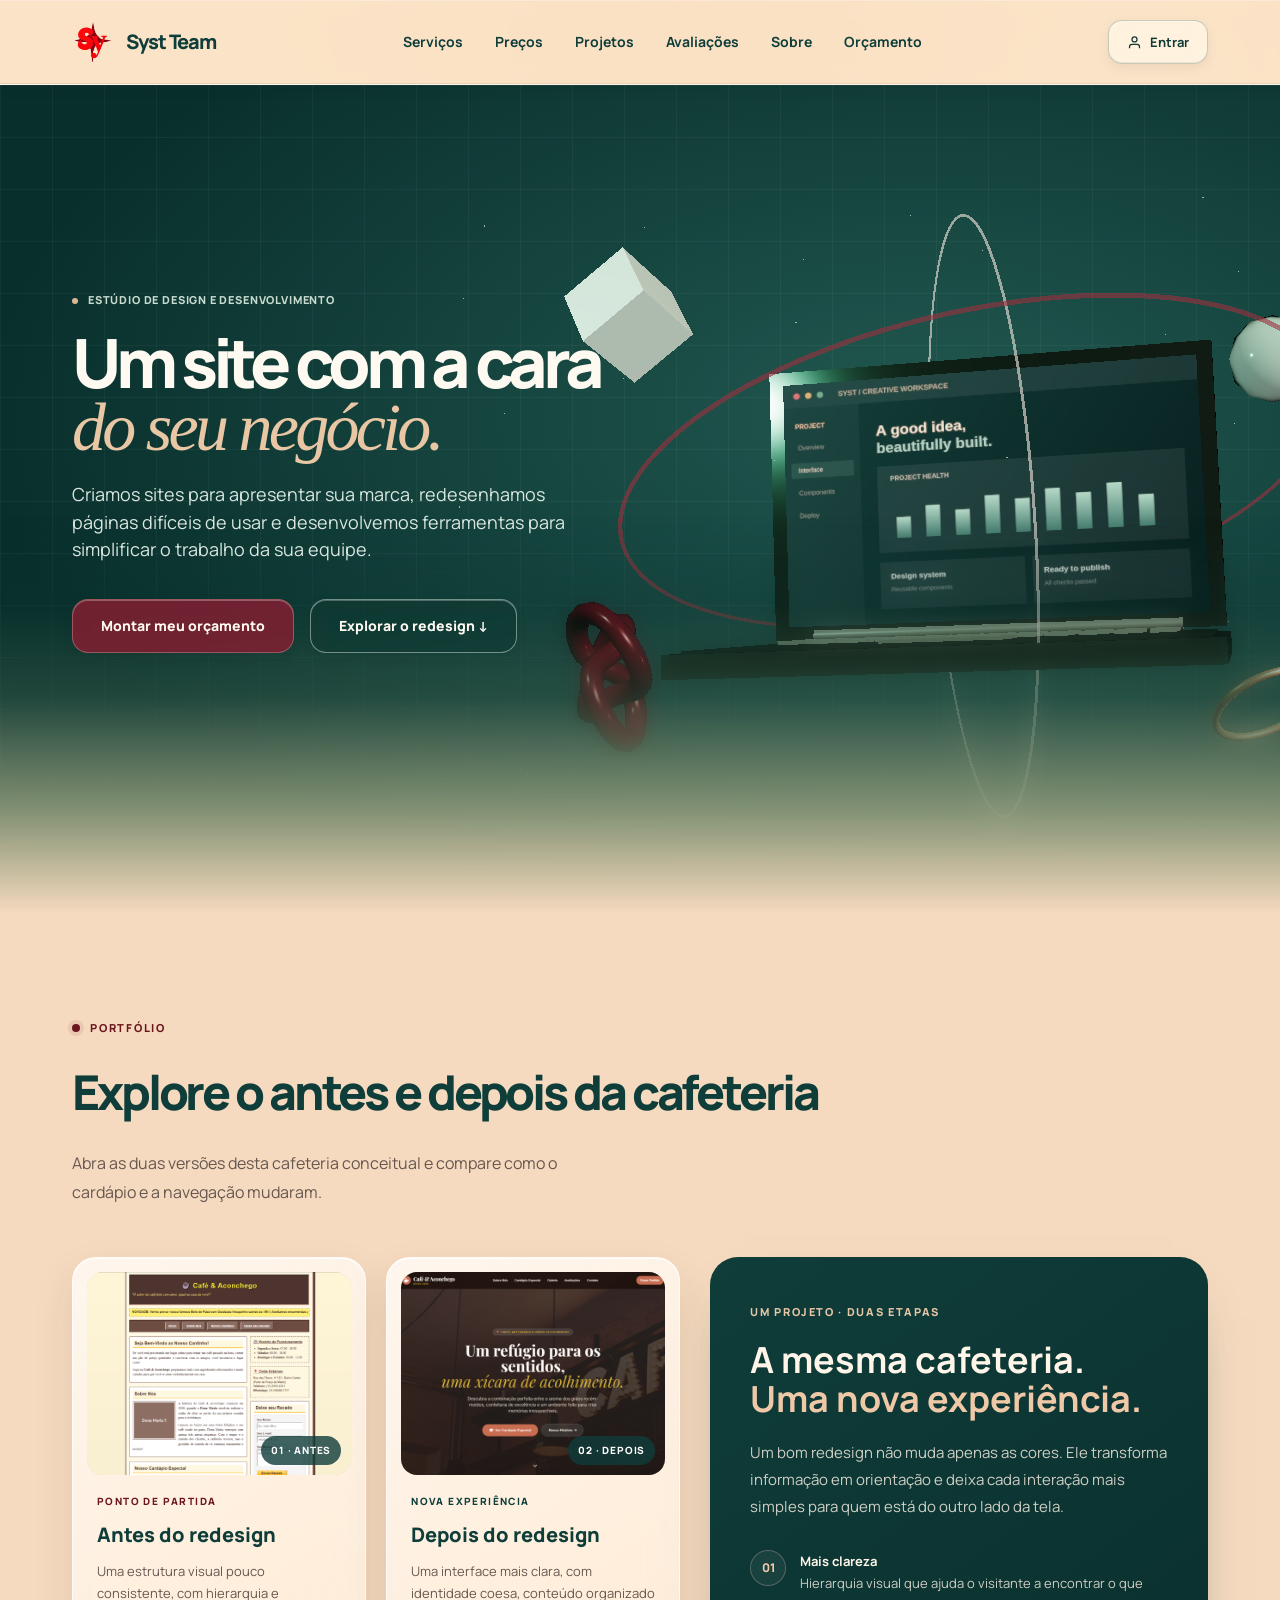
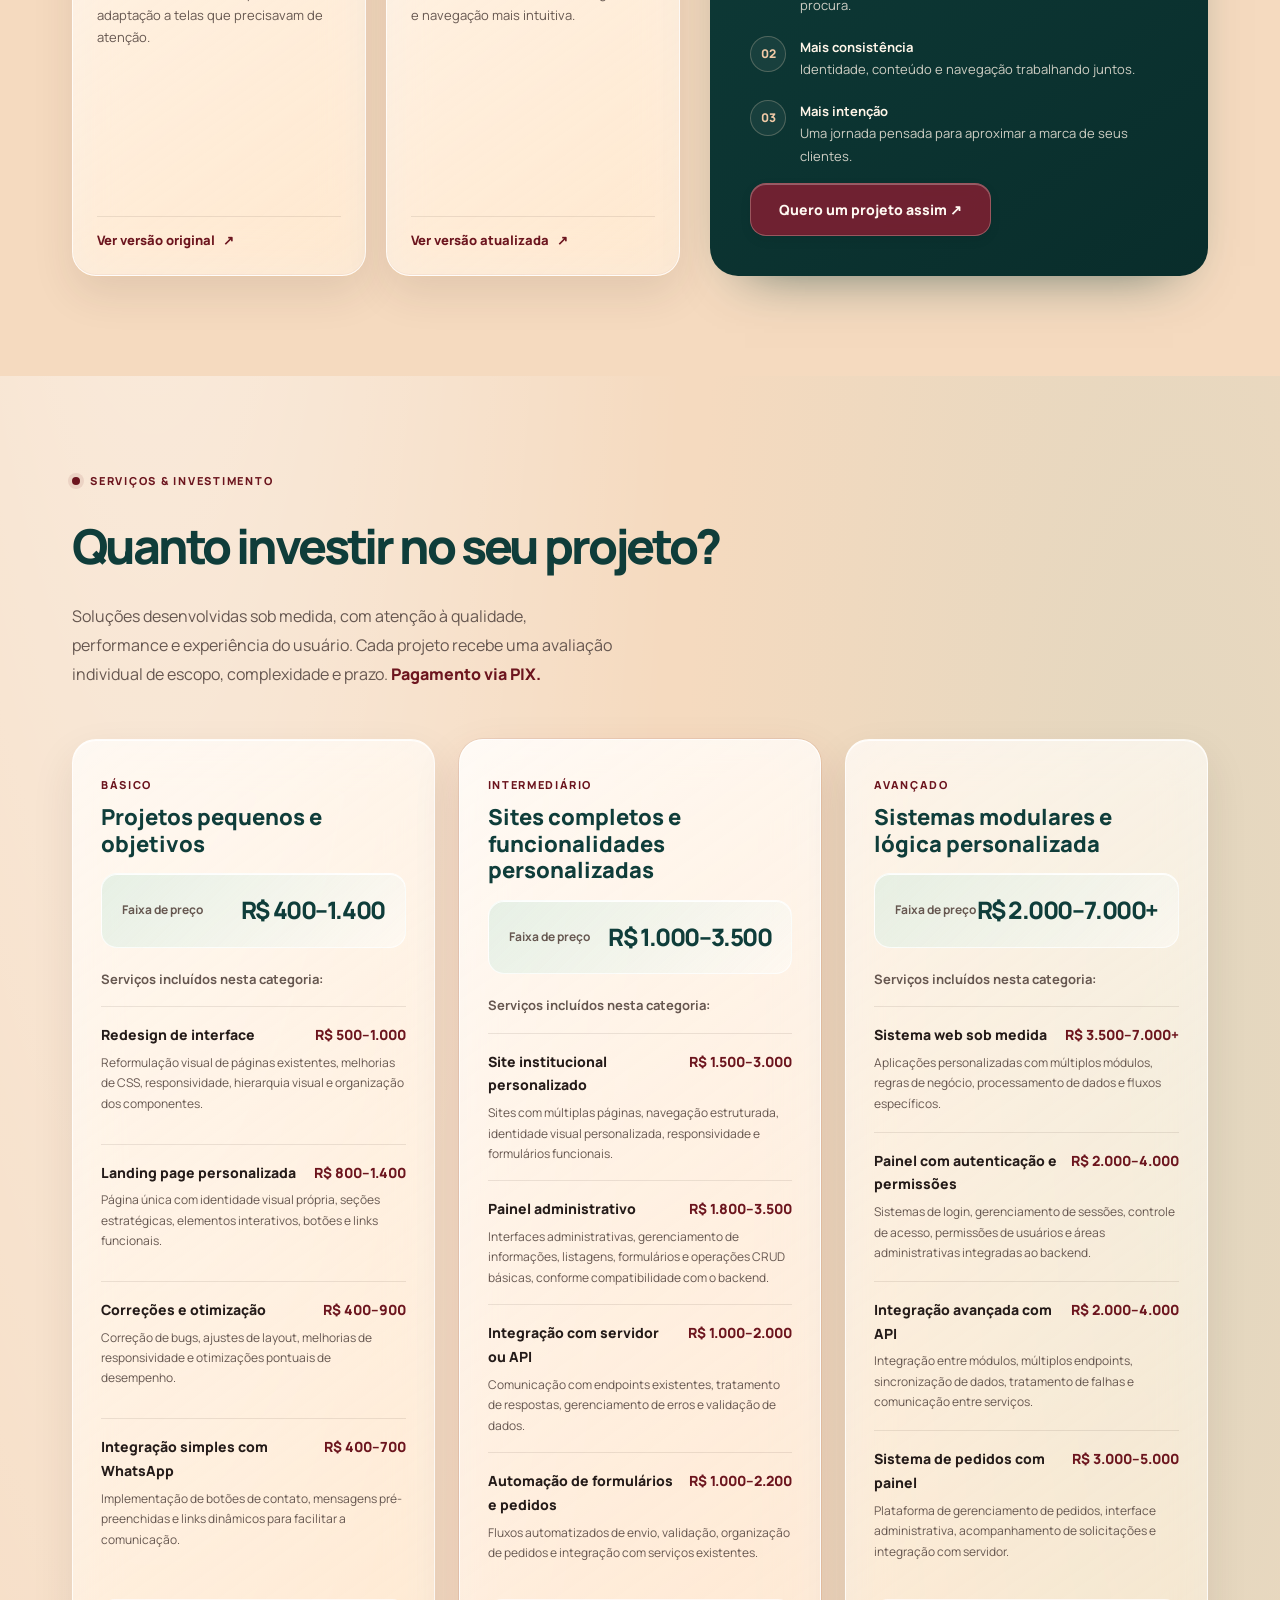
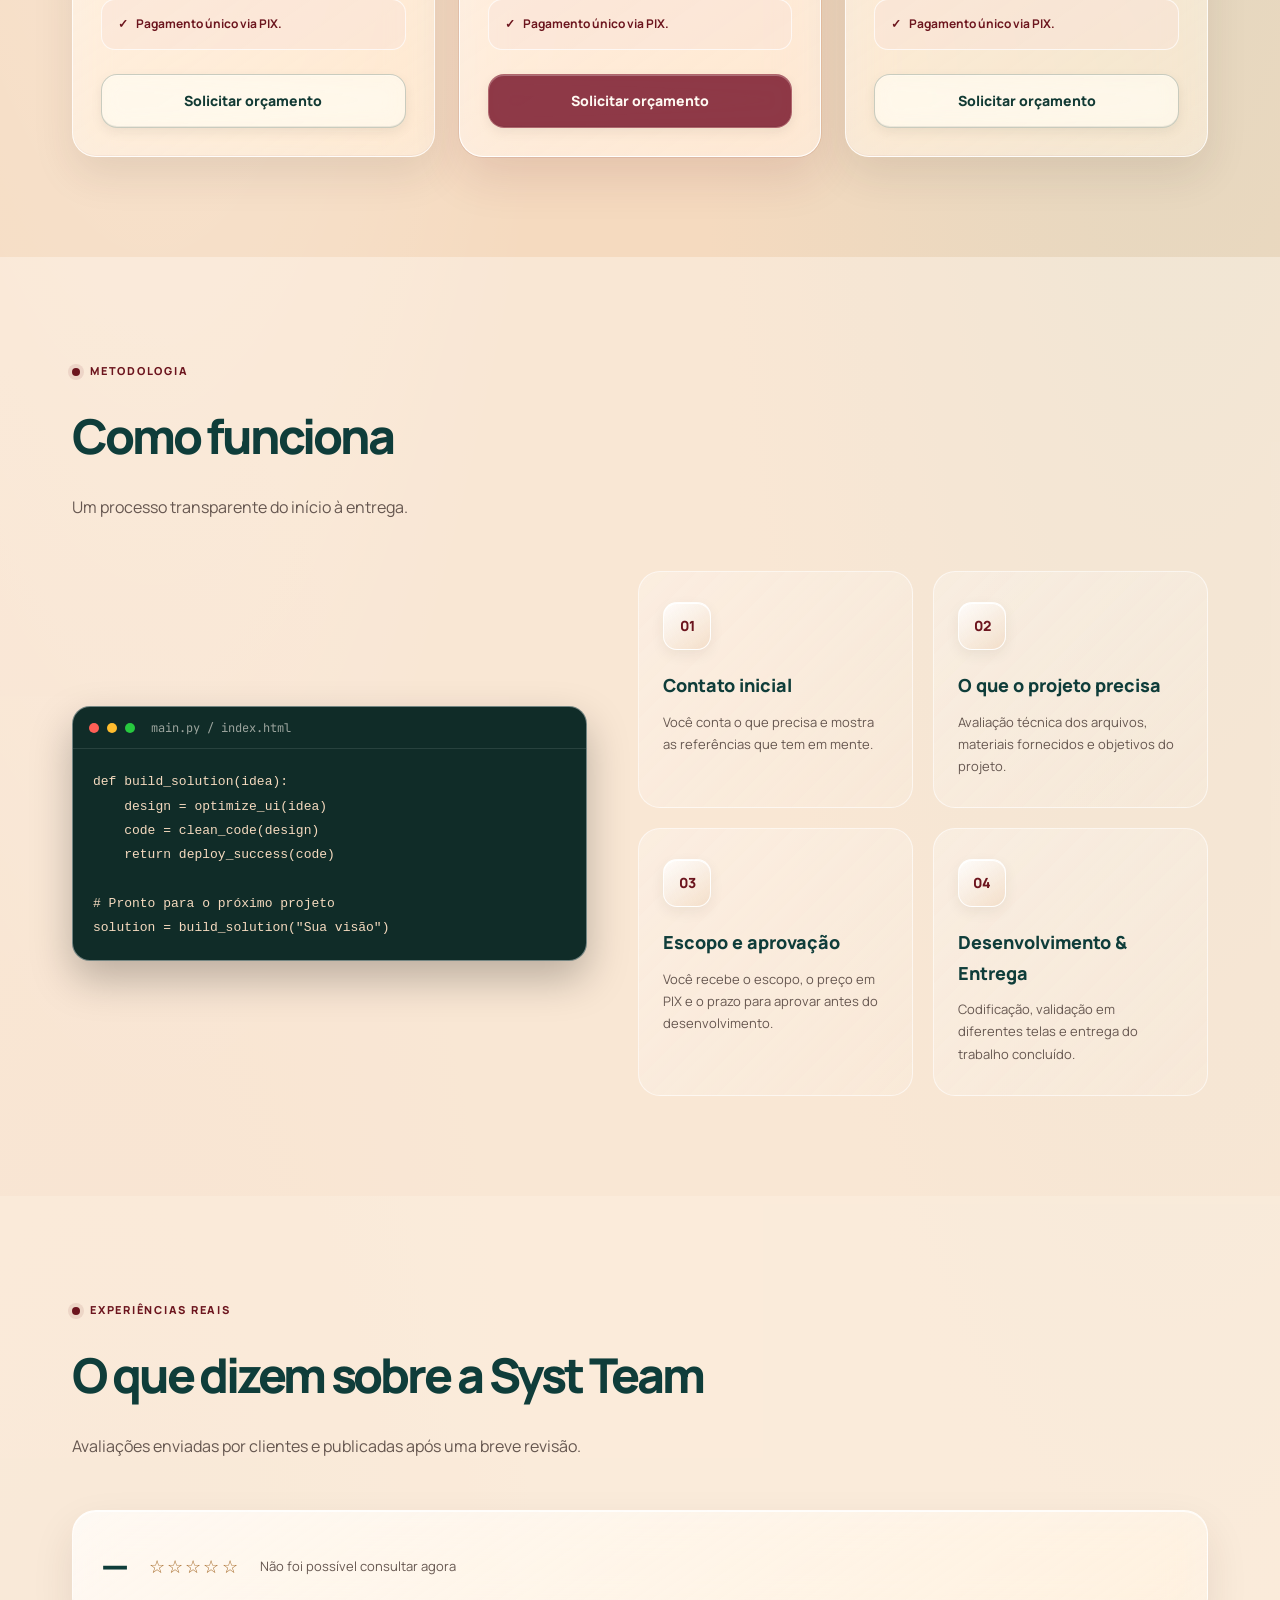
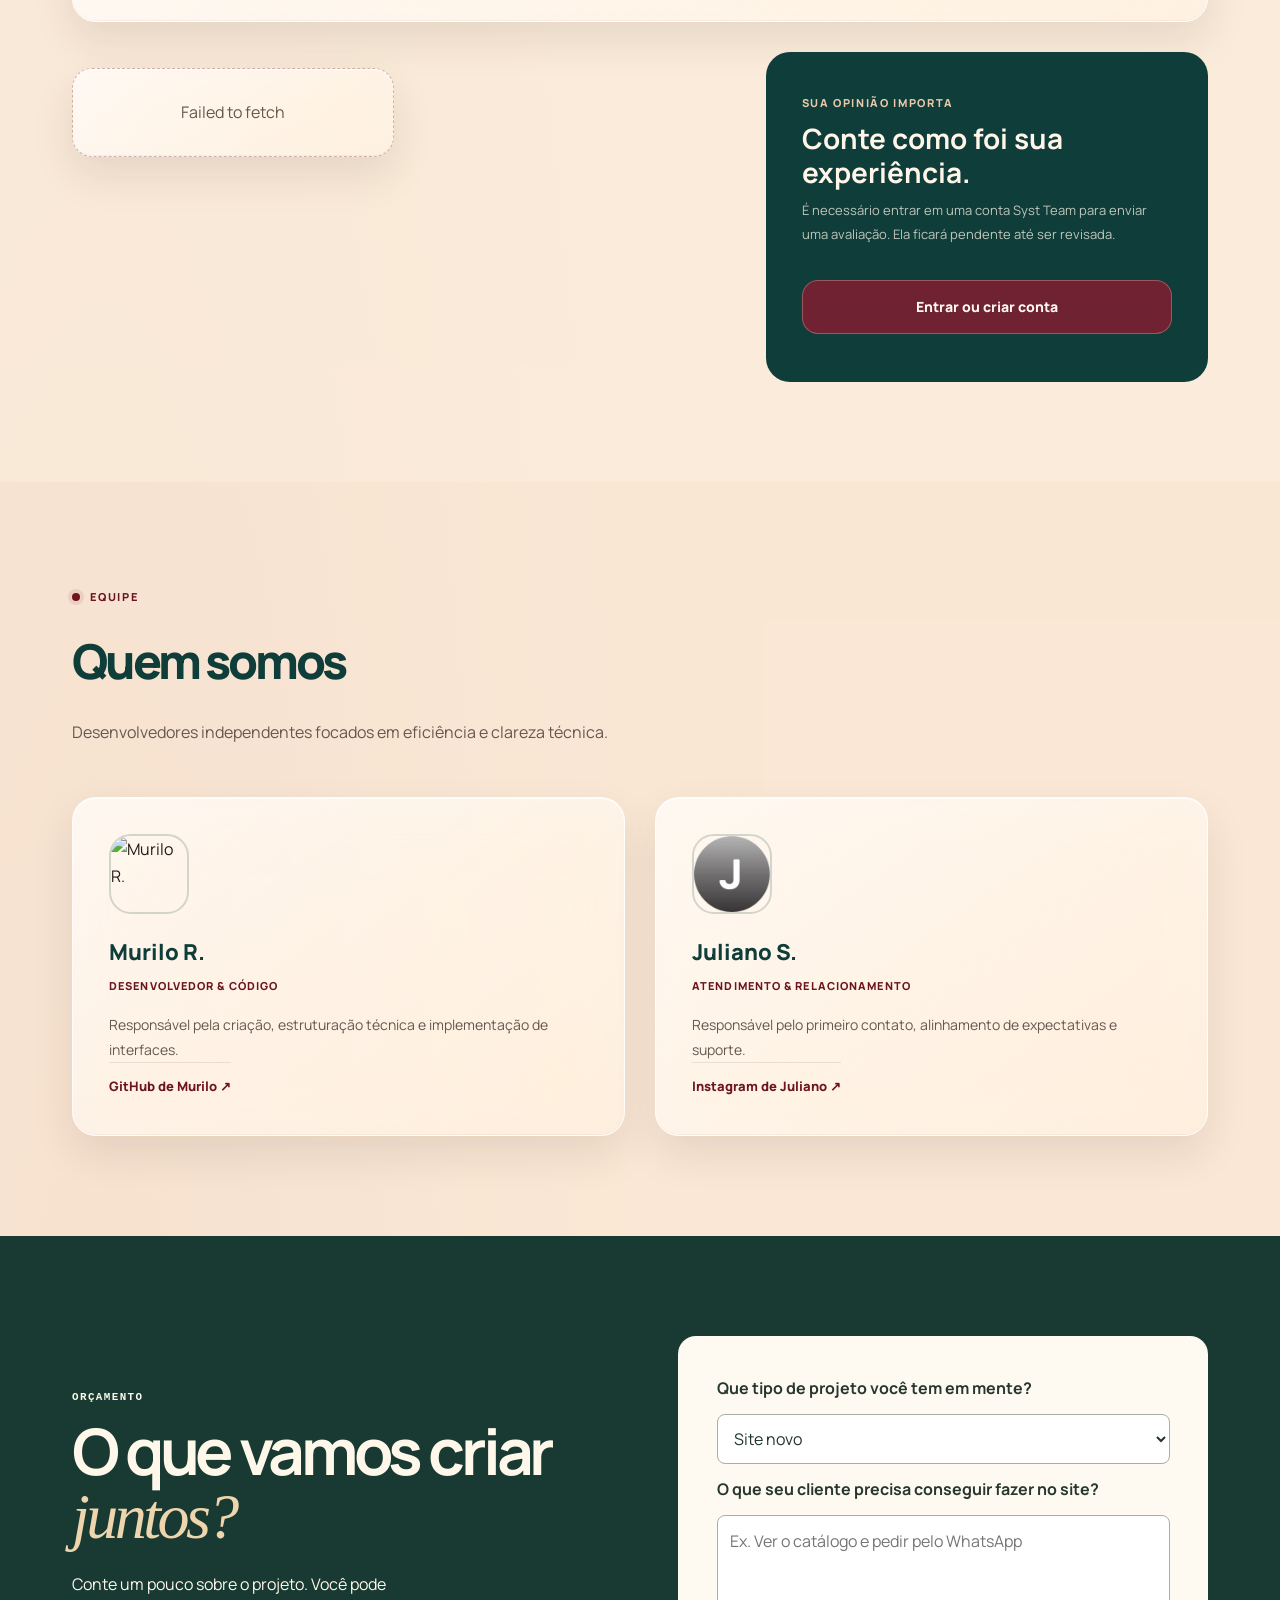
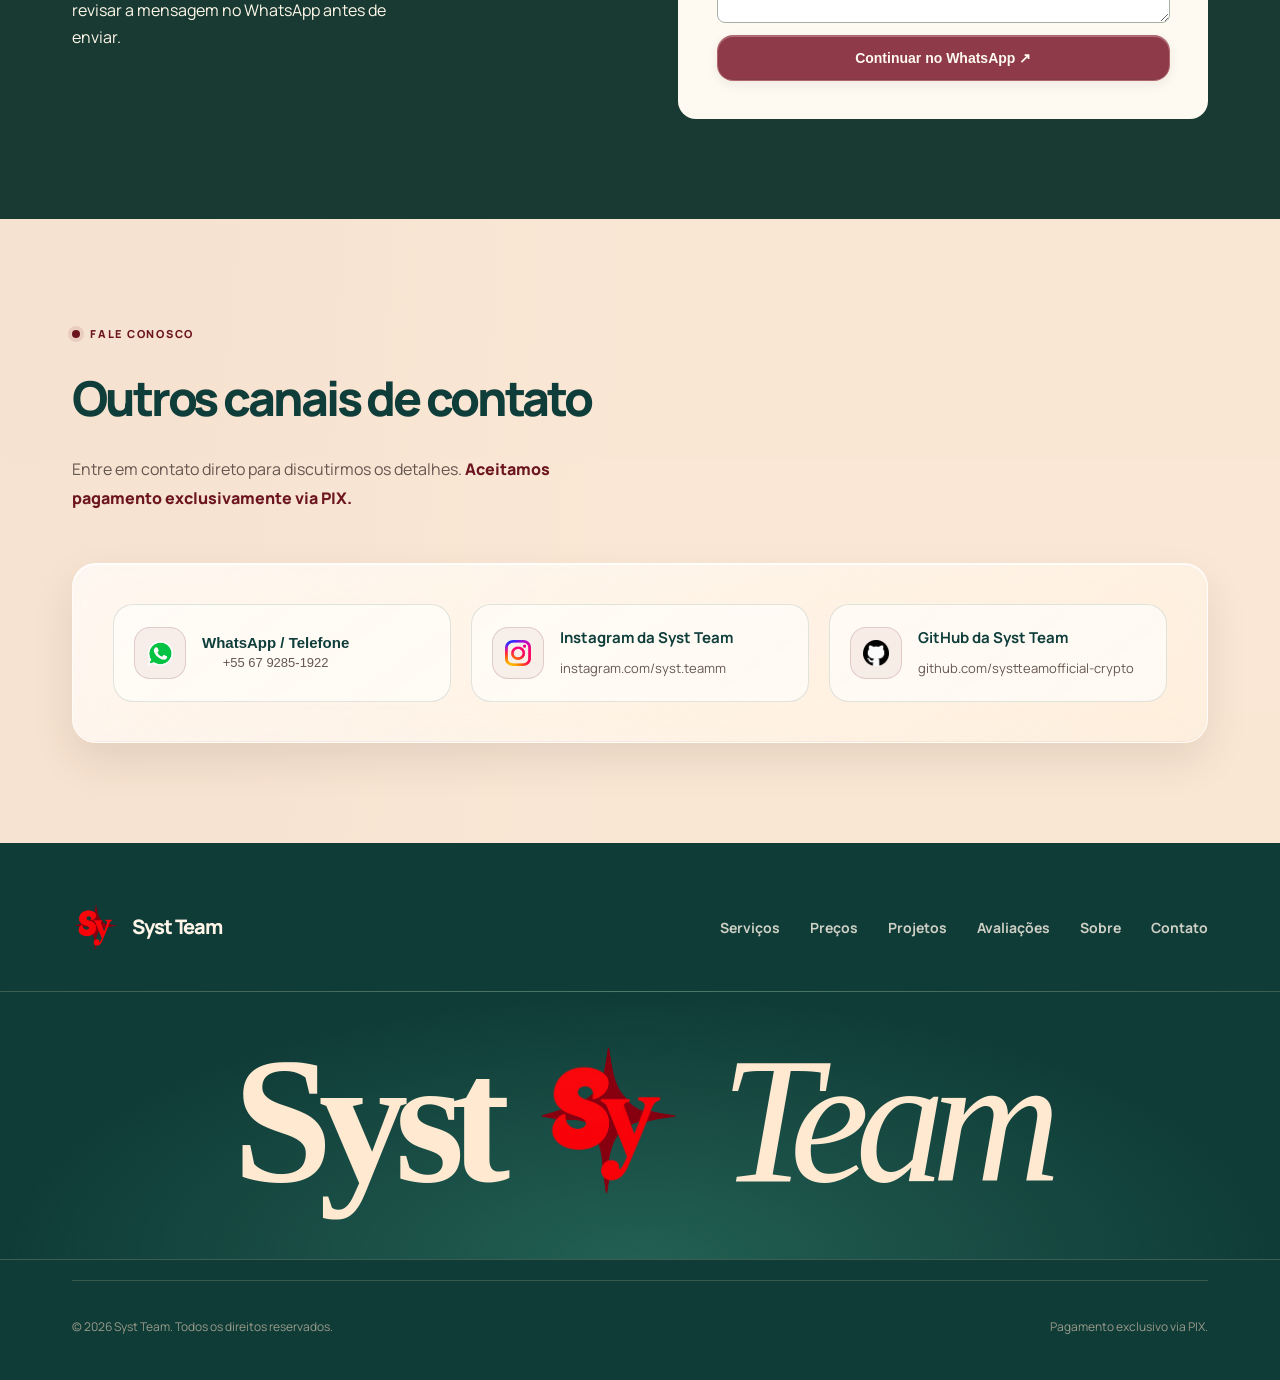
==== commit 1177e782: "Add files via upload" ====
--- a/index.html
+++ b/index.html
@@ -23,8 +23,8 @@
     <meta property="og:url" content="https://syst-smd9.onrender.com/">
     <meta property="og:image" content="https://syst-smd9.onrender.com/og-syst-team.png">
     <meta property="og:image:type" content="image/png">
-    <meta property="og:image:width" content="1200">
-    <meta property="og:image:height" content="630">
+    <meta property="og:image:width" content="1731">
+    <meta property="og:image:height" content="908">
     <meta property="og:image:alt" content="Syst Team — desenvolvimento digital, sites e interfaces.">
     <meta name="twitter:card" content="summary_large_image">
     <meta name="twitter:title" content="Syst Team | Desenvolvimento Digital">
@@ -80,20 +80,14 @@
     <!-- Folhas de estilo corrigidas com nomes oficiais -->
     <link rel="stylesheet" href="style-pc.css" media="screen and (min-width: 821px)">
     <link rel="stylesheet" href="style-mobile.css" media="screen and (max-width: 820px)">
-    <link rel="stylesheet" href="https://unpkg.com/lenis@1.3.27/dist/lenis.css">
 
     <!-- Import Map oficial do Three.js (CDN fixado para builds reproduzíveis). -->
-    <script type="importmap">
-    {
-        "imports": {
-            "three": "https://cdn.jsdelivr.net/npm/three@0.187.0/build/three.module.js"
-        }
-    }
-    </script>
 
     <script src="https://cdnjs.cloudflare.com/ajax/libs/blueimp-md5/2.19.0/js/md5.min.js" defer></script>
+<link rel="stylesheet" href="studio.css">
+<link rel="stylesheet" href="js/vendor/lenis.css">
 </head>
-<body>
+<body><a class="skip" href="#principal">Pular para o conteúdo</a>
 
     <!-- 1. CABEÇALHO -->
     <header class="header" id="topo">
@@ -111,7 +105,7 @@
                     <li><a href="#projetos" class="nav-link">Projetos</a></li>
                     <li><a href="#avaliacoes" class="nav-link">Avaliações</a></li>
                     <li><a href="#sobre" class="nav-link">Sobre</a></li>
-                    <li><a href="#contato" class="nav-link">Contato</a></li>
+                    <li><a href="#orcamento" class="nav-link">Orçamento</a></li>
                 </ul>
             </nav>
 
@@ -138,7 +132,7 @@
                         <li><a href="#projetos" class="nav-mobile-link">Projetos</a></li>
                         <li><a href="#avaliacoes" class="nav-mobile-link">Avaliações</a></li>
                         <li><a href="#sobre" class="nav-mobile-link">Sobre</a></li>
-                        <li><a href="#contato" class="nav-mobile-link">Contato</a></li>
+                        <li><a href="#orcamento" class="nav-mobile-link">Orçamento</a></li>
                         <li id="mobile-auth-item"><a href="Auth/auth.html" class="nav-mobile-link mobile-auth-link" style="color: var(--accent);">Entrar / Cadastrar</a></li>
                     </ul>
                 </nav>
@@ -146,342 +140,29 @@
         </div>
     </header>
 
-    <main>
+    <main id="principal">
         <!-- 2. HERO -->
-        <section class="hero">
+        <section class="hero"><div class="stage" aria-hidden="true"><div id="hero-scene" class="hero-scene"></div><div class="mist"></div></div>
             <div class="container hero-container">
                 <div class="hero-content">
-                    <span class="badge">Desenvolvimento Independente &amp; Sob Medida</span>
-                    <h1 class="hero-title">Sua ideia. Nosso desenvolvimento.</h1>
-                    <p class="hero-description">Criamos sites, aprimoramos interfaces, sistemas modulares e APIs com foco em qualidade, performance e suporte próximo.</p>
+                    <span class="badge">Estúdio de design e desenvolvimento</span>
+                    <h1 class="hero-title">Um site com a cara <em>do seu negócio.</em></h1>
+                    <p class="hero-description">Criamos sites para apresentar sua marca, redesenhamos páginas difíceis de usar e desenvolvemos ferramentas para simplificar o trabalho da sua equipe.</p>
                     <div class="hero-buttons">
-                        <a href="#servicos" class="btn btn-primary">Conhecer serviços</a>
-                        <a href="#contato" class="btn btn-outline">Solicitar orçamento</a>
-                    </div>
-                </div>
-
-                <div class="hero-visual" aria-hidden="true">
-                    <div class="hero-scene" id="hero-scene" aria-hidden="true"></div>
-                    <div class="code-window">
-
-                        <div class="window-header">
-                            <span class="dot red"></span>
-                            <span class="dot yellow"></span>
-                            <span class="dot green"></span>
-                            <span class="window-title">main.py / index.html</span>
-                        </div>
-                        <div class="window-body">
-<pre><code><span class="token-keyword">def</span> <span class="token-func">build_solution</span>(idea):
-    <span class="token-var">design</span> = optimize_ui(idea)
-    <span class="token-var">code</span> = clean_code(design)
-    <span class="token-keyword">return</span> deploy_success(code)
-
-<span class="token-comment"># Pronto para o próximo projeto</span>
-solution = build_solution(<span class="token-string">"Sua visão"</span>)</code></pre>
-                        </div>
-                    </div>
-                    <span class="hero-visual-caption"><span class="caption-mark"></span> Design · Desenvolvimento · Tecnologia</span>
-                </div>
-            </div>
-        </section>
+                        <a href="#orcamento" class="btn btn-primary">Montar meu orçamento</a>
+                        <a href="#projetos" class="btn btn-outline">Explorar o redesign ↓</a>
+                    </div>
+                </div>
+
+                </div></section>
 
       
-<!-- 3. SERVIÇOS E PREÇOS -->
-<section class="services section" id="servicos">
-    <div class="container">
-        <div class="section-header" id="precos">
-            <span class="section-tag">Serviços &amp; Investimento</span>
-            <h2 class="section-title">Tabela de preços oficial da Syst Team</h2>
-            <p class="section-subtitle">
-                Soluções desenvolvidas sob medida, com atenção à qualidade,
-                performance e experiência do usuário. Cada projeto recebe
-                uma avaliação individual de escopo, complexidade e prazo.
-                <strong>Pagamento via PIX.</strong>
-            </p>
-        </div>
-
-        <div class="services-grid">
-
-            <!-- PLANO BÁSICO -->
-            <article class="card service-card">
-                <div class="card-header">
-                    <span class="service-category">Básico</span>
-                    <h3 class="service-title">Projetos pequenos e objetivos</h3>
-                </div>
-
-                <div class="card-body">
-                    <div class="price-tag">
-                        <span class="price-label">Faixa de preço</span>
-                        <span class="price-value">R$ 400–1.400</span>
-                    </div>
-
-                    <p class="service-desc">Serviços incluídos nesta categoria:</p>
-
-                    <div class="service-subcategories">
-                        <div class="sub-item">
-                            <span class="sub-title">
-                                Redesign de interface
-                                <span class="sub-price">R$ 500–1.000</span>
-                            </span>
-                            <p class="sub-desc">
-                                Reformulação visual de páginas existentes,
-                                melhorias de CSS, responsividade, hierarquia
-                                visual e organização dos componentes.
-                            </p>
-                        </div>
-
-                        <div class="sub-item">
-                            <span class="sub-title">
-                                Landing page personalizada
-                                <span class="sub-price">R$ 800–1.400</span>
-                            </span>
-                            <p class="sub-desc">
-                                Página única com identidade visual própria,
-                                seções estratégicas, elementos interativos,
-                                botões e links funcionais.
-                            </p>
-                        </div>
-
-                        <div class="sub-item">
-                            <span class="sub-title">
-                                Correções e otimização
-                                <span class="sub-price">R$ 400–900</span>
-                            </span>
-                            <p class="sub-desc">
-                                Correção de bugs, ajustes de layout,
-                                melhorias de responsividade e otimizações
-                                pontuais de desempenho.
-                            </p>
-                        </div>
-
-                        <div class="sub-item">
-                            <span class="sub-title">
-                                Integração simples com WhatsApp
-                                <span class="sub-price">R$ 400–700</span>
-                            </span>
-                            <p class="sub-desc">
-                                Implementação de botões de contato,
-                                mensagens pré-preenchidas e links dinâmicos
-                                para facilitar a comunicação.
-                            </p>
-                        </div>
-                    </div>
-
-                    <ul class="service-notes">
-                        <li><span>✓</span> <strong>Pagamento único via PIX.</strong></li>
-                    </ul>
-                </div>
-
-                <div class="card-footer">
-                    <a href="#contato" class="btn btn-outline full-width">
-                        Solicitar orçamento
-                    </a>
-                </div>
-            </article>
-
-
-            <!-- PLANO INTERMEDIÁRIO -->
-            <article class="card service-card featured-card">
-                <div class="card-header">
-                    <span class="service-category">Intermediário</span>
-                    <h3 class="service-title">Sites completos e funcionalidades personalizadas</h3>
-                </div>
-
-                <div class="card-body">
-                    <div class="price-tag">
-                        <span class="price-label">Faixa de preço</span>
-                        <span class="price-value">R$ 1.000–3.500</span>
-                    </div>
-
-                    <p class="service-desc">Serviços incluídos nesta categoria:</p>
-
-                    <div class="service-subcategories">
-                        <div class="sub-item">
-                            <span class="sub-title">
-                                Site institucional personalizado
-                                <span class="sub-price">R$ 1.500–3.000</span>
-                            </span>
-                            <p class="sub-desc">
-                                Sites com múltiplas páginas, navegação
-                                estruturada, identidade visual personalizada,
-                                responsividade e formulários funcionais.
-                            </p>
-                        </div>
-
-                        <div class="sub-item">
-                            <span class="sub-title">
-                                Painel administrativo
-                                <span class="sub-price">R$ 1.800–3.500</span>
-                            </span>
-                            <p class="sub-desc">
-                                Interfaces administrativas, gerenciamento
-                                de informações, listagens, formulários
-                                e operações CRUD básicas, conforme
-                                compatibilidade com o backend.
-                            </p>
-                        </div>
-
-                        <div class="sub-item">
-                            <span class="sub-title">
-                                Integração com servidor ou API
-                                <span class="sub-price">R$ 1.000–2.000</span>
-                            </span>
-                            <p class="sub-desc">
-                                Comunicação com endpoints existentes,
-                                tratamento de respostas, gerenciamento
-                                de erros e validação de dados.
-                            </p>
-                        </div>
-
-                        <div class="sub-item">
-                            <span class="sub-title">
-                                Automação de formulários e pedidos
-                                <span class="sub-price">R$ 1.000–2.200</span>
-                            </span>
-                            <p class="sub-desc">
-                                Fluxos automatizados de envio, validação,
-                                organização de pedidos e integração
-                                com serviços existentes.
-                            </p>
-                        </div>
-                    </div>
-
-                    <ul class="service-notes">
-                        <li><span>✓</span> <strong>Pagamento único via PIX.</strong></li>
-                    </ul>
-                </div>
-
-                <div class="card-footer">
-                    <a href="#contato" class="btn btn-primary full-width">
-                        Solicitar orçamento
-                    </a>
-                </div>
-            </article>
-
-
-            <!-- PLANO AVANÇADO -->
-            <article class="card service-card">
-                <div class="card-header">
-                    <span class="service-category">Avançado</span>
-                    <h3 class="service-title">Sistemas modulares e lógica personalizada</h3>
-                </div>
-
-                <div class="card-body">
-                    <div class="price-tag">
-                        <span class="price-label">Faixa de preço</span>
-                        <span class="price-value">R$ 2.000–7.000+</span>
-                    </div>
-
-                    <p class="service-desc">Serviços incluídos nesta categoria:</p>
-
-                    <div class="service-subcategories">
-                        <div class="sub-item">
-                            <span class="sub-title">
-                                Sistema web sob medida
-                                <span class="sub-price">R$ 3.500–7.000+</span>
-                            </span>
-                            <p class="sub-desc">
-                                Aplicações personalizadas com múltiplos
-                                módulos, regras de negócio, processamento
-                                de dados e fluxos específicos.
-                            </p>
-                        </div>
-
-                        <div class="sub-item">
-                            <span class="sub-title">
-                                Painel com autenticação e permissões
-                                <span class="sub-price">R$ 2.000–4.000</span>
-                            </span>
-                            <p class="sub-desc">
-                                Sistemas de login, gerenciamento de sessões,
-                                controle de acesso, permissões de usuários
-                                e áreas administrativas integradas ao backend.
-                            </p>
-                        </div>
-
-                        <div class="sub-item">
-                            <span class="sub-title">
-                                Integração avançada com API
-                                <span class="sub-price">R$ 2.000–4.000</span>
-                            </span>
-                            <p class="sub-desc">
-                                Integração entre módulos, múltiplos endpoints,
-                                sincronização de dados, tratamento de falhas
-                                e comunicação entre serviços.
-                            </p>
-                        </div>
-
-                        <div class="sub-item">
-                            <span class="sub-title">
-                                Sistema de pedidos com painel
-                                <span class="sub-price">R$ 3.000–5.000</span>
-                            </span>
-                            <p class="sub-desc">
-                                Plataforma de gerenciamento de pedidos,
-                                interface administrativa, acompanhamento
-                                de solicitações e integração com servidor.
-                            </p>
-                        </div>
-                    </div>
-
-                    <ul class="service-notes">
-                        <li><span>✓</span> <strong>Pagamento único via PIX.</strong></li>
-                    </ul>
-                </div>
-
-                <div class="card-footer">
-                    <a href="#contato" class="btn btn-outline full-width">
-                        Solicitar orçamento
-                    </a>
-                </div>
-            </article>
-
-        </div>
-    </div>
-</section>
-
-
-        <!-- 4. COMO FUNCIONA -->
-        <section class="process section">
-            <div class="container">
-                <div class="section-header">
-                    <span class="section-tag">Metodologia</span>
-                    <h2 class="section-title">Como funciona</h2>
-                    <p class="section-subtitle">Um processo transparente do início à entrega.</p>
-                </div>
-
-                <div class="process-grid">
-                    <div class="process-step">
-                        <span class="step-number">01</span>
-                        <h3 class="step-title">Contato inicial</h3>
-                        <p class="step-desc">Descrição da necessidade e alinhamento preliminar das expectativas.</p>
-                    </div>
-                    <div class="process-step">
-                        <span class="step-number">02</span>
-                        <h3 class="step-title">Análise de requisitos</h3>
-                        <p class="step-desc">Avaliação técnica dos arquivos, materiais fornecidos e objetivos do projeto.</p>
-                    </div>
-                    <div class="process-step">
-                        <span class="step-number">03</span>
-                        <h3 class="step-title">Escopo e aprovação</h3>
-                        <p class="step-desc">Definição detalhada do escopo, preço final (pago via PIX) e cronograma de entrega.</p>
-                    </div>
-                    <div class="process-step">
-                        <span class="step-number">04</span>
-                        <h3 class="step-title">Desenvolvimento &amp; Entrega</h3>
-                        <p class="step-desc">Codificação, validação em diferentes telas e entrega do trabalho concluído.</p>
-                    </div>
-                </div>
-            </div>
-        </section>
-
-        <!-- 5. PROJETOS E DEMONSTRAÇÕES -->
-        <section class="projects section" id="projetos">
+<section class="projects section" id="projetos">
             <div class="container">
                 <div class="section-header">
                     <span class="section-tag">Portfólio</span>
-                    <h2 class="section-title">Projetos e demonstrações</h2>
-                    <p class="section-subtitle">Exemplos práticos de redesign de interface (Nota: Projetos conceituais e demonstrativos).</p>
+                    <h2 class="section-title">Explore o antes e depois da cafeteria</h2>
+                    <p class="section-subtitle">Abra as duas versões desta cafeteria conceitual e compare como o cardápio e a navegação mudaram.</p>
                 </div>
 
                 <div class="cafeteria-showcase">
@@ -536,11 +217,319 @@
                             </div>
                         </div>
 
-                        <p class="cafeteria-story-signature"><span></span> Design com propósito. Tecnologia com cuidado.</p>
+                        <a class="btn btn-primary" href="#orcamento" data-reference="Redesign da cafeteria" data-kind="Redesign">Quero um projeto assim ↗</a>
                     </aside>
                 </div>
             </div>
         </section>
+<!-- 3. SERVIÇOS E PREÇOS -->
+<section class="services section" id="servicos">
+    <div class="container">
+        <div class="section-header" id="precos">
+            <span class="section-tag">Serviços &amp; Investimento</span>
+            <h2 class="section-title">Quanto investir no seu projeto?</h2>
+            <p class="section-subtitle">
+                Soluções desenvolvidas sob medida, com atenção à qualidade,
+                performance e experiência do usuário. Cada projeto recebe
+                uma avaliação individual de escopo, complexidade e prazo.
+                <strong>Pagamento via PIX.</strong>
+            </p>
+        </div>
+
+        <div class="services-grid">
+
+            <!-- PLANO BÁSICO -->
+            <article class="card service-card">
+                <div class="card-header">
+                    <span class="service-category">Básico</span>
+                    <h3 class="service-title">Projetos pequenos e objetivos</h3>
+                </div>
+
+                <div class="card-body">
+                    <div class="price-tag">
+                        <span class="price-label">Faixa de preço</span>
+                        <span class="price-value">R$ 400–1.400</span>
+                    </div>
+
+                    <p class="service-desc">Serviços incluídos nesta categoria:</p>
+
+                    <div class="service-subcategories">
+                        <div class="sub-item">
+                            <span class="sub-title">
+                                Redesign de interface
+                                <span class="sub-price">R$ 500–1.000</span>
+                            </span>
+                            <p class="sub-desc">
+                                Reformulação visual de páginas existentes,
+                                melhorias de CSS, responsividade, hierarquia
+                                visual e organização dos componentes.
+                            </p>
+                        </div>
+
+                        <div class="sub-item">
+                            <span class="sub-title">
+                                Landing page personalizada
+                                <span class="sub-price">R$ 800–1.400</span>
+                            </span>
+                            <p class="sub-desc">
+                                Página única com identidade visual própria,
+                                seções estratégicas, elementos interativos,
+                                botões e links funcionais.
+                            </p>
+                        </div>
+
+                        <div class="sub-item">
+                            <span class="sub-title">
+                                Correções e otimização
+                                <span class="sub-price">R$ 400–900</span>
+                            </span>
+                            <p class="sub-desc">
+                                Correção de bugs, ajustes de layout,
+                                melhorias de responsividade e otimizações
+                                pontuais de desempenho.
+                            </p>
+                        </div>
+
+                        <div class="sub-item">
+                            <span class="sub-title">
+                                Integração simples com WhatsApp
+                                <span class="sub-price">R$ 400–700</span>
+                            </span>
+                            <p class="sub-desc">
+                                Implementação de botões de contato,
+                                mensagens pré-preenchidas e links dinâmicos
+                                para facilitar a comunicação.
+                            </p>
+                        </div>
+                    </div>
+
+                    <ul class="service-notes">
+                        <li><span>✓</span> <strong>Pagamento único via PIX.</strong></li>
+                    </ul>
+                </div>
+
+                <div class="card-footer">
+                    <a href="#orcamento" data-reference="Plano Básico" data-kind="Site novo" class="btn btn-outline full-width">
+                        Solicitar orçamento
+                    </a>
+                </div>
+            </article>
+
+
+            <!-- PLANO INTERMEDIÁRIO -->
+            <article class="card service-card featured-card">
+                <div class="card-header">
+                    <span class="service-category">Intermediário</span>
+                    <h3 class="service-title">Sites completos e funcionalidades personalizadas</h3>
+                </div>
+
+                <div class="card-body">
+                    <div class="price-tag">
+                        <span class="price-label">Faixa de preço</span>
+                        <span class="price-value">R$ 1.000–3.500</span>
+                    </div>
+
+                    <p class="service-desc">Serviços incluídos nesta categoria:</p>
+
+                    <div class="service-subcategories">
+                        <div class="sub-item">
+                            <span class="sub-title">
+                                Site institucional personalizado
+                                <span class="sub-price">R$ 1.500–3.000</span>
+                            </span>
+                            <p class="sub-desc">
+                                Sites com múltiplas páginas, navegação
+                                estruturada, identidade visual personalizada,
+                                responsividade e formulários funcionais.
+                            </p>
+                        </div>
+
+                        <div class="sub-item">
+                            <span class="sub-title">
+                                Painel administrativo
+                                <span class="sub-price">R$ 1.800–3.500</span>
+                            </span>
+                            <p class="sub-desc">
+                                Interfaces administrativas, gerenciamento
+                                de informações, listagens, formulários
+                                e operações CRUD básicas, conforme
+                                compatibilidade com o backend.
+                            </p>
+                        </div>
+
+                        <div class="sub-item">
+                            <span class="sub-title">
+                                Integração com servidor ou API
+                                <span class="sub-price">R$ 1.000–2.000</span>
+                            </span>
+                            <p class="sub-desc">
+                                Comunicação com endpoints existentes,
+                                tratamento de respostas, gerenciamento
+                                de erros e validação de dados.
+                            </p>
+                        </div>
+
+                        <div class="sub-item">
+                            <span class="sub-title">
+                                Automação de formulários e pedidos
+                                <span class="sub-price">R$ 1.000–2.200</span>
+                            </span>
+                            <p class="sub-desc">
+                                Fluxos automatizados de envio, validação,
+                                organização de pedidos e integração
+                                com serviços existentes.
+                            </p>
+                        </div>
+                    </div>
+
+                    <ul class="service-notes">
+                        <li><span>✓</span> <strong>Pagamento único via PIX.</strong></li>
+                    </ul>
+                </div>
+
+                <div class="card-footer">
+                    <a href="#orcamento" data-reference="Plano Intermediário" data-kind="Site novo" class="btn btn-primary full-width">
+                        Solicitar orçamento
+                    </a>
+                </div>
+            </article>
+
+
+            <!-- PLANO AVANÇADO -->
+            <article class="card service-card">
+                <div class="card-header">
+                    <span class="service-category">Avançado</span>
+                    <h3 class="service-title">Sistemas modulares e lógica personalizada</h3>
+                </div>
+
+                <div class="card-body">
+                    <div class="price-tag">
+                        <span class="price-label">Faixa de preço</span>
+                        <span class="price-value">R$ 2.000–7.000+</span>
+                    </div>
+
+                    <p class="service-desc">Serviços incluídos nesta categoria:</p>
+
+                    <div class="service-subcategories">
+                        <div class="sub-item">
+                            <span class="sub-title">
+                                Sistema web sob medida
+                                <span class="sub-price">R$ 3.500–7.000+</span>
+                            </span>
+                            <p class="sub-desc">
+                                Aplicações personalizadas com múltiplos
+                                módulos, regras de negócio, processamento
+                                de dados e fluxos específicos.
+                            </p>
+                        </div>
+
+                        <div class="sub-item">
+                            <span class="sub-title">
+                                Painel com autenticação e permissões
+                                <span class="sub-price">R$ 2.000–4.000</span>
+                            </span>
+                            <p class="sub-desc">
+                                Sistemas de login, gerenciamento de sessões,
+                                controle de acesso, permissões de usuários
+                                e áreas administrativas integradas ao backend.
+                            </p>
+                        </div>
+
+                        <div class="sub-item">
+                            <span class="sub-title">
+                                Integração avançada com API
+                                <span class="sub-price">R$ 2.000–4.000</span>
+                            </span>
+                            <p class="sub-desc">
+                                Integração entre módulos, múltiplos endpoints,
+                                sincronização de dados, tratamento de falhas
+                                e comunicação entre serviços.
+                            </p>
+                        </div>
+
+                        <div class="sub-item">
+                            <span class="sub-title">
+                                Sistema de pedidos com painel
+                                <span class="sub-price">R$ 3.000–5.000</span>
+                            </span>
+                            <p class="sub-desc">
+                                Plataforma de gerenciamento de pedidos,
+                                interface administrativa, acompanhamento
+                                de solicitações e integração com servidor.
+                            </p>
+                        </div>
+                    </div>
+
+                    <ul class="service-notes">
+                        <li><span>✓</span> <strong>Pagamento único via PIX.</strong></li>
+                    </ul>
+                </div>
+
+                <div class="card-footer">
+                    <a href="#orcamento" data-reference="Plano Avançado" data-kind="Ferramenta sob medida" class="btn btn-outline full-width">
+                        Solicitar orçamento
+                    </a>
+                </div>
+            </article>
+
+        </div>
+    </div>
+</section>
+
+
+        <!-- 4. COMO FUNCIONA -->
+        <section class="process section">
+            <div class="container">
+                <div class="section-header">
+                    <span class="section-tag">Metodologia</span>
+                    <h2 class="section-title">Como funciona</h2>
+                    <p class="section-subtitle">Um processo transparente do início à entrega.</p>
+                </div>
+
+                <div class="process-layout"><div class="code-window">
+
+                        <div class="window-header">
+                            <span class="dot red"></span>
+                            <span class="dot yellow"></span>
+                            <span class="dot green"></span>
+                            <span class="window-title">main.py / index.html</span>
+                        </div>
+                        <div class="window-body">
+<pre><code><span class="token-keyword">def</span> <span class="token-func">build_solution</span>(idea):
+    <span class="token-var">design</span> = optimize_ui(idea)
+    <span class="token-var">code</span> = clean_code(design)
+    <span class="token-keyword">return</span> deploy_success(code)
+
+<span class="token-comment"># Pronto para o próximo projeto</span>
+solution = build_solution(<span class="token-string">"Sua visão"</span>)</code></pre>
+                        </div>
+                    </div><div class="process-grid">
+                    <div class="process-step">
+                        <span class="step-number">01</span>
+                        <h3 class="step-title">Contato inicial</h3>
+                        <p class="step-desc">Você conta o que precisa e mostra as referências que tem em mente.</p>
+                    </div>
+                    <div class="process-step">
+                        <span class="step-number">02</span>
+                        <h3 class="step-title">O que o projeto precisa</h3>
+                        <p class="step-desc">Avaliação técnica dos arquivos, materiais fornecidos e objetivos do projeto.</p>
+                    </div>
+                    <div class="process-step">
+                        <span class="step-number">03</span>
+                        <h3 class="step-title">Escopo e aprovação</h3>
+                        <p class="step-desc">Você recebe o escopo, o preço em PIX e o prazo para aprovar antes do desenvolvimento.</p>
+                    </div>
+                    <div class="process-step">
+                        <span class="step-number">04</span>
+                        <h3 class="step-title">Desenvolvimento &amp; Entrega</h3>
+                        <p class="step-desc">Codificação, validação em diferentes telas e entrega do trabalho concluído.</p>
+                    </div>
+                </div>
+            </div>
+        </div></section>
+
+        <!-- 5. PROJETOS E DEMONSTRAÇÕES -->
+        
 
         <!-- 6. AVALIAÇÕES -->
         <section class="reviews section" id="avaliacoes">
@@ -626,11 +615,16 @@
         </section>
 
         <!-- 7. CONTATO -->
-        <section class="contact section" id="contato">
+        <section class="section quote" id="orcamento" aria-labelledby="quote-title"><div class="container quote-grid">
+<div><span class="quote-label">ORÇAMENTO</span><h2 id="quote-title">O que vamos criar <em>juntos?</em></h2><p>Conte um pouco sobre o projeto. Você pode revisar a mensagem no WhatsApp antes de enviar.</p></div>
+<form id="quote-form"><label for="kind">Que tipo de projeto você tem em mente?</label><select id="kind"><option>Site novo</option><option>Redesign</option><option>Ferramenta sob medida</option></select>
+<p id="reference" hidden></p><label for="brief" id="brief-label">O que seu cliente precisa conseguir fazer no site?</label><textarea id="brief" rows="3" maxlength="900" placeholder="Ex. Ver o catálogo e pedir pelo WhatsApp"></textarea>
+<button class="btn btn-primary" type="submit">Continuar no WhatsApp ↗</button><noscript><a href="https://wa.me/556792851922">Falar diretamente pelo WhatsApp</a></noscript></form></div></section>
+<section class="contact section" id="contato">
             <div class="container">
                 <div class="section-header">
                     <span class="section-tag">Fale Conosco</span>
-                    <h2 class="section-title">Inicie seu projeto</h2>
+                    <h2 class="section-title">Outros canais de contato</h2>
                     <p class="section-subtitle">Entre em contato direto para discutirmos os detalhes. <strong>Aceitamos pagamento exclusivamente via PIX.</strong></p>
                 </div>
 
@@ -691,6 +685,7 @@
                     <li><a href="#contato">Contato</a></li>
                 </ul>
             </div>
+            <div class="brand-poster" aria-label="Syst Team"><span aria-hidden="true">Syst</span><img src="Syst_Logo.png" alt="" decoding="async"><i aria-hidden="true">Team</i></div>
             <div class="footer-bottom">
                 <p>&copy; 2026 Syst Team. Todos os direitos reservados.</p>
                 <p>Pagamento exclusivo via PIX.</p>
@@ -699,6 +694,10 @@
     </footer>
 
     <!-- JS Principal da Aplicação -->
+    <script src="js/vendor/gsap.min.js"></script>
+    <script src="js/vendor/ScrollTrigger.min.js"></script>
+    <script src="js/vendor/lenis.min.js"></script>
+    <script src="js/motion.js"></script><script defer src="js/glass.js"></script><script src="js/quote.js"></script>
     <script src="app.js"></script>
     <script src="js/reviews.js"></script>
     <script>
@@ -721,10 +720,6 @@
     </script>
 
     <!-- Motion stack: versions pinned to keep GitHub Pages deterministic. -->
-    <script src="https://cdn.jsdelivr.net/npm/gsap@3.15.1/dist/gsap.min.js"></script>
-    <script src="https://cdn.jsdelivr.net/npm/gsap@3.15.1/dist/ScrollTrigger.min.js"></script>
-    <script src="https://unpkg.com/lenis@1.3.27/dist/lenis.min.js"></script>
-    <script src="js/motion.js"></script>
-    <script type="module" src="js/three-scene.js"></script>
-</body>
+<script defer src="js/vendor/three.min.js"></script>
+<script defer src="js/three-scene.js"></script></body>
 </html>
--- a/style-pc.css
+++ b/style-pc.css
@@ -1,6 +1,6 @@
 /* ==========================================================================
    SYST TEAM — DESKTOP ART DIRECTION (style-pc.css)
-   Layout profissional para telas a partir de 821px.
+   Layout profissional otimizado para telas a partir de 821px.
    ========================================================================== */
 
 :root {
@@ -33,8 +33,14 @@
   --glass-blur: 22px;
 }
 
-*, *::before, *::after { box-sizing: border-box; }
-html { scroll-behavior: smooth; scroll-padding-top: 100px; }
+*, *::before, *::after {
+  box-sizing: border-box;
+}
+
+html {
+  scroll-behavior: smooth;
+  scroll-padding-top: 100px;
+}
 
 body {
   margin: 0;
@@ -46,6 +52,7 @@
   color: var(--text-main);
   font: 400 16px/1.7 var(--font-main);
   -webkit-font-smoothing: antialiased;
+  text-rendering: optimizeLegibility;
 }
 
 body::before {
@@ -59,10 +66,26 @@
     radial-gradient(ellipse at 4% 48%, rgba(108,21,30,.055), transparent 32%);
 }
 
-::selection { background: var(--color-bordo); color: #fff; }
-img, svg, video { display: block; max-width: 100%; }
-a { color: inherit; text-decoration: none; }
-ul { margin: 0; padding: 0; list-style: none; }
+::selection {
+  background: var(--color-bordo);
+  color: #fff;
+}
+
+img, svg, video {
+  display: block;
+  max-width: 100%;
+}
+
+a {
+  color: inherit;
+  text-decoration: none;
+}
+
+ul {
+  margin: 0;
+  padding: 0;
+  list-style: none;
+}
 
 .container {
   width: 100%;
@@ -76,7 +99,10 @@
   padding: 100px 0;
   scroll-margin-top: 80px;
 }
-.section:nth-of-type(even) { background: rgba(255, 249, 241, .43); }
+
+.section:nth-of-type(even) {
+  background: rgba(255, 249, 241, .43);
+}
 
 .section-header {
   margin-bottom: 50px;
@@ -119,7 +145,14 @@
   line-height: 1.8;
 }
 
-/* Header Desktop */
+.section-subtitle strong {
+  color: var(--color-bordo);
+  font-weight: 800;
+}
+
+/* ==========================================================================
+   HEADER DESKTOP
+   ========================================================================== */
 .header {
   position: sticky;
   top: 0;
@@ -208,12 +241,14 @@
   color: #fff;
 }
 
-/* Oculta elementos mobile no PC */
+/* Oculta elementos exclusivos mobile no PC */
 .menu-btn, .nav-mobile {
   display: none !important;
 }
 
-/* Hero Desktop */
+/* ==========================================================================
+   HERO DESKTOP
+   ========================================================================== */
 .hero {
   position: relative;
   overflow: hidden;
@@ -294,6 +329,10 @@
   border: 1px solid rgba(255, 255, 255, .3);
 }
 
+.btn-primary:hover {
+  filter: brightness(1.08);
+}
+
 .btn-outline {
   border: 1px solid rgba(255, 255, 255, .9);
   background: linear-gradient(145deg, rgba(255, 255, 255, .76), rgba(255, 249, 241, .38));
@@ -301,7 +340,13 @@
   box-shadow: 0 8px 20px rgba(43, 58, 49, .07);
 }
 
-.full-width { width: 100%; }
+.btn-outline:hover {
+  background: rgba(255, 255, 255, .95);
+}
+
+.full-width {
+  width: 100%;
+}
 
 .hero-visual {
   position: relative;
@@ -344,7 +389,12 @@
   border-bottom: 1px solid rgba(255, 255, 255, .1);
 }
 
-.dot { width: 10px; height: 10px; border-radius: 50%; }
+.dot {
+  width: 10px;
+  height: 10px;
+  border-radius: 50%;
+}
+
 .dot.red { background: #FF5F56; }
 .dot.yellow { background: #FFBD2E; }
 .dot.green { background: #27C93F; }
@@ -355,8 +405,15 @@
   font: 12px var(--font-code);
 }
 
-.window-body { padding: 20px; }
-.window-body pre { margin: 0; color: var(--color-cream); font: 13px/1.8 var(--font-code); }
+.window-body {
+  padding: 20px;
+}
+
+.window-body pre {
+  margin: 0;
+  color: var(--color-cream);
+  font: 13px/1.8 var(--font-code);
+}
 
 .hero-visual-caption {
   position: absolute;
@@ -372,17 +429,20 @@
   letter-spacing: .08em;
   text-transform: uppercase;
 }
-.caption-mark { width: 8px; height: 8px; border-radius: 50%; background: var(--color-cream); }
-
-/* Serviços e Preços Desktop (3 Colunas) */
-.services-grid {
-  display: grid;
-  grid-template-columns: repeat(3, minmax(0, 1fr));
-  gap: 24px;
-  align-items: stretch;
-}
-
-.card, .service-card, .project-card, .about-card, .review-card, .reviews-summary, .reviews-empty, .cafeteria-version, .contact-card {
+
+.caption-mark {
+  width: 8px;
+  height: 8px;
+  border-radius: 50%;
+  background: var(--color-cream);
+}
+
+/* ==========================================================================
+   LIQUID GLASS BASE PARA CARDS
+   ========================================================================== */
+.card, .service-card, .project-card, .about-card,
+.review-card, .reviews-summary, .reviews-empty,
+.cafeteria-version, .contact-card {
   border: 1px solid rgba(255, 255, 255, .78);
   background: linear-gradient(145deg, rgba(255, 255, 255, .73), rgba(255, 250, 243, .43));
   box-shadow: var(--glass-shadow);
@@ -391,6 +451,20 @@
   -webkit-backdrop-filter: blur(var(--glass-blur)) saturate(155%);
 }
 
+/* ==========================================================================
+   SERVIÇOS E PREÇOS (3 COLUNAS)
+   ========================================================================== */
+.services {
+  padding-top: 90px;
+}
+
+.services-grid {
+  display: grid;
+  grid-template-columns: repeat(3, minmax(0, 1fr));
+  gap: 24px;
+  align-items: stretch;
+}
+
 .service-card {
   display: flex;
   flex-direction: column;
@@ -404,10 +478,34 @@
   box-shadow: 0 20px 48px rgba(108, 21, 30, .12), 0 0 0 1px rgba(108, 21, 30, .08);
 }
 
-.card-header { padding: 30px 28px 16px; }
-.service-category { display: inline-block; margin-bottom: 10px; color: var(--color-bordo); font-size: 11px; font-weight: 800; letter-spacing: .15em; text-transform: uppercase; }
-.service-title { margin: 0; color: var(--color-green); font-size: 22px; font-weight: 800; line-height: 1.2; }
-.card-body { padding: 0 28px 24px; display: flex; flex-direction: column; flex: 1; }
+.card-header {
+  padding: 30px 28px 16px;
+}
+
+.service-category {
+  display: inline-block;
+  margin-bottom: 10px;
+  color: var(--color-bordo);
+  font-size: 11px;
+  font-weight: 800;
+  letter-spacing: .15em;
+  text-transform: uppercase;
+}
+
+.service-title {
+  margin: 0;
+  color: var(--color-green);
+  font-size: 22px;
+  font-weight: 800;
+  line-height: 1.2;
+}
+
+.card-body {
+  padding: 0 28px 24px;
+  display: flex;
+  flex-direction: column;
+  flex: 1;
+}
 
 .price-tag {
   display: flex;
@@ -421,14 +519,58 @@
   box-shadow: inset 0 1px 0 rgba(255, 255, 255, .92);
 }
 
-.price-label { font-size: 12px; font-weight: 700; color: var(--text-muted); }
-.price-value { font-size: 24px; font-weight: 800; color: var(--color-green); letter-spacing: -.06em; }
-.service-desc { font-size: 13px; font-weight: 700; color: var(--text-muted); margin: 0 0 16px; }
-.service-subcategories { display: grid; gap: 0; flex: 1; }
-.sub-item { padding: 16px 0; border-top: 1px solid rgba(65, 39, 31, .1); }
-.sub-title { display: flex; justify-content: space-between; gap: 12px; font-size: 14px; font-weight: 800; color: var(--text-main); }
-.sub-price { color: var(--color-bordo); font-weight: 800; white-space: nowrap; }
-.sub-desc { margin: 6px 0 0; font-size: 12px; color: var(--text-muted); line-height: 1.7; }
+.price-label {
+  font-size: 12px;
+  font-weight: 700;
+  color: var(--text-muted);
+}
+
+.price-value {
+  font-size: 24px;
+  font-weight: 800;
+  color: var(--color-green);
+  letter-spacing: -.06em;
+}
+
+.service-desc {
+  font-size: 13px;
+  font-weight: 700;
+  color: var(--text-muted);
+  margin: 0 0 16px;
+}
+
+.service-subcategories {
+  display: grid;
+  gap: 0;
+  flex: 1;
+}
+
+.sub-item {
+  padding: 16px 0;
+  border-top: 1px solid rgba(65, 39, 31, .1);
+}
+
+.sub-title {
+  display: flex;
+  justify-content: space-between;
+  gap: 12px;
+  font-size: 14px;
+  font-weight: 800;
+  color: var(--text-main);
+}
+
+.sub-price {
+  color: var(--color-bordo);
+  font-weight: 800;
+  white-space: nowrap;
+}
+
+.sub-desc {
+  margin: 6px 0 0;
+  font-size: 12px;
+  color: var(--text-muted);
+  line-height: 1.7;
+}
 
 .service-notes {
   margin: 20px 0 0;
@@ -439,101 +581,646 @@
   color: var(--color-bordo);
   font-size: 12px;
 }
-.service-notes li { display: flex; align-items: center; gap: 8px; }
-.service-notes li span { font-weight: 900; }
-.card-footer { padding: 0 28px 28px; margin-top: auto; }
-
-/* Metodologia Desktop */
-.process { background: rgba(15, 61, 58, .035); }
-.process-grid { display: grid; grid-template-columns: repeat(4, minmax(0, 1fr)); gap: 20px; }
-.process-step { position: relative; padding: 30px 24px; border-radius: 22px; border: 1px solid rgba(255, 255, 255, .58); background: linear-gradient(135deg, rgba(255, 255, 255, .28), rgba(255, 250, 243, .12)); }
-.step-number { display: grid; width: 48px; height: 48px; place-items: center; margin-bottom: 20px; border-radius: 14px; border: 1px solid rgba(255, 255, 255, .9); background: linear-gradient(145deg, rgba(255, 255, 255, .86), rgba(238, 210, 182, .52)); color: var(--color-bordo); font-size: 14px; font-weight: 900; box-shadow: inset 0 1px 0 #fff, 0 5px 14px rgba(54, 39, 29, .07); }
-.step-title { margin: 0 0 10px; color: var(--color-green); font-size: 18px; font-weight: 800; }
-.step-desc { margin: 0; color: var(--text-muted); font-size: 13px; line-height: 1.7; }
-
-/* Projetos e Cafeteria Desktop */
-.cafeteria-showcase { display: grid; grid-template-columns: 1.1fr .9fr; gap: 30px; align-items: stretch; }
-.cafeteria-stack { display: grid; grid-template-columns: repeat(2, minmax(0, 1fr)); gap: 20px; }
-.cafeteria-version { display: flex; flex-direction: column; padding: 14px; border-radius: 24px; background: linear-gradient(145deg, rgba(255, 255, 255, .76), rgba(255, 250, 243, .48)); }
-.cafeteria-thumb { position: relative; display: block; width: 100%; aspect-ratio: 1.3; overflow: hidden; border-radius: 16px; background: #E8D4C0; }
-.cafeteria-thumb img { width: 100%; height: 100%; object-fit: cover; object-position: top center; }
-.cafeteria-thumb-label { position: absolute; right: 10px; bottom: 10px; padding: 6px 10px; border-radius: 999px; background: rgba(15, 61, 58, .8); color: #fff; font-size: 10px; font-weight: 800; letter-spacing: .08em; }
-.cafeteria-version-copy { display: flex; flex-direction: column; flex: 1; padding: 18px 10px 10px; }
-.cafeteria-version-tag { margin-bottom: 8px; color: var(--color-bordo); font-size: 10px; font-weight: 900; letter-spacing: .14em; text-transform: uppercase; }
-.cafeteria-version-after .cafeteria-version-tag { color: var(--color-green); }
-.cafeteria-version-title { margin: 0 0 8px; color: var(--color-green); font-size: 20px; font-weight: 800; }
-.cafeteria-version-desc { margin: 0 0 16px; color: var(--text-muted); font-size: 13px; line-height: 1.7; }
-.project-link { display: inline-flex; align-items: center; gap: 8px; margin-top: auto; padding-top: 12px; border-top: 1px solid rgba(65, 39, 31, .1); color: var(--color-bordo); font-size: 13px; font-weight: 800; }
-
-.cafeteria-story { padding: 40px; border-radius: 28px; background: linear-gradient(145deg, #0F3D3A 0%, #092D2B 100%); color: var(--color-cream); box-shadow: 0 25px 55px -35px rgba(15, 61, 58, .8); }
-.cafeteria-story-eyebrow { font-size: 11px; font-weight: 800; letter-spacing: .15em; color: #E7C6A7; }
-.cafeteria-story-title { margin: 16px 0 20px; font-size: 36px; line-height: 1.1; color: #FFF5E8; }
-.cafeteria-story-highlight { color: #EFC9A7; }
-.cafeteria-story-lead { margin: 0 0 30px; color: rgba(255, 245, 232, .8); font-size: 15px; line-height: 1.8; }
-.cafeteria-story-points { display: grid; gap: 20px; }
-.cafeteria-story-point { display: grid; grid-template-columns: 36px minmax(0, 1fr); gap: 14px; align-items: start; }
-.cafeteria-story-number { display: grid; width: 36px; height: 36px; place-items: center; border-radius: 50%; border: 1px solid rgba(245, 218, 191, .25); background: rgba(255, 255, 255, .05); color: #F0C9A6; font-size: 12px; font-weight: 900; }
-.cafeteria-story-point p { margin: 0; color: rgba(255, 245, 232, .8); font-size: 13px; line-height: 1.7; }
-.cafeteria-story-point strong { color: #FFF5E8; }
-.cafeteria-story-signature { margin-top: 30px; padding-top: 20px; border-top: 1px solid rgba(245, 218, 191, .2); color: rgba(255, 245, 232, .72); font-size: 12px; }
-
-/* Avaliações Desktop */
-.reviews { background: rgba(255, 249, 241, .55); }
-.reviews-summary { display: flex; align-items: center; gap: 20px; margin-bottom: 30px; padding: 24px 28px; }
-.reviews-average { font-size: 36px; font-weight: 900; color: var(--color-green); }
-.reviews-stars { color: #A66A28; letter-spacing: .12em; font-size: 18px; }
-.reviews-count { color: var(--text-muted); font-size: 13px; }
-.reviews-layout { display: grid; grid-template-columns: 1.2fr .8fr; gap: 30px; align-items: start; }
-.reviews-list { display: grid; grid-template-columns: repeat(2, minmax(0, 1fr)); gap: 20px; }
-.review-card { padding: 24px; display: flex; flex-direction: column; gap: 12px; }
-.review-card-top { display: flex; justify-content: space-between; align-items: center; }
-.review-card-date { color: var(--text-subtle); font-size: 11px; }
-.review-card-title { margin: 0; color: var(--color-bordo); font-size: 16px; font-weight: 800; }
-.review-card-comment { margin: 0; color: var(--text-muted); font-size: 13px; line-height: 1.8; }
-.review-card-author { margin-top: auto; padding-top: 10px; color: var(--color-green); font-size: 12px; font-weight: 800; }
-.reviews-form-card { padding: 36px; background: var(--color-green); color: var(--color-cream); border-radius: 24px; }
-.reviews-form-eyebrow { display: inline-block; margin-bottom: 10px; color: #E8C9A9; font-size: 11px; font-weight: 800; letter-spacing: .15em; text-transform: uppercase; }
-.reviews-form-card h3 { margin: 0 0 10px; color: #FFF5E8; font-size: 28px; line-height: 1.2; }
-.reviews-form-description { margin: 0 0 24px; color: rgba(255, 245, 232, .74); font-size: 13px; line-height: 1.8; }
-.review-form { display: grid; gap: 14px; }
-.review-label { color: #FFF5E8; font-size: 13px; font-weight: 800; }
-.review-form input[type=text], .review-form textarea { width: 100%; padding: 14px 16px; border-radius: 14px; border: 1px solid rgba(245, 218, 191, .24); background: rgba(255, 255, 255, .07); color: #FFF5E8; font-size: 14px; }
-.review-form textarea { min-height: 120px; }
-.review-rating-input { display: flex; gap: 10px; }
-.review-rating-input span[aria-hidden] { display: grid; width: 44px; height: 44px; place-items: center; border-radius: 12px; border: 1px solid rgba(245, 218, 191, .25); background: rgba(255, 255, 255, .075); color: rgba(245, 218, 191, .5); font-size: 18px; }
-.review-rating-input label { position: relative; cursor: pointer; }
-.review-rating-input input { position: absolute; inset: 0; opacity: 0; }
-.review-rating-input label:has(input:checked) span[aria-hidden] { background: rgba(245, 218, 191, .2); color: var(--color-cream); }
-.review-form-hint, .review-feedback { color: rgba(255, 245, 232, .68); font-size: 12px; }
-.reviews-form-card .btn-primary { margin-top: 10px; background: var(--color-cream); color: var(--color-green); box-shadow: none; }
-.my-review-status { margin-top: 16px; padding: 16px; border-radius: 14px; border: 1px solid rgba(245, 218, 191, .2); background: rgba(255, 255, 255, .05); color: #FFF5E8; font-size: 12px; }
-.review-form[hidden], .review-auth-prompt[hidden], .my-review-status[hidden] { display: none !important; }
-
-/* Sobre e Contato Desktop */
-.about-grid { display: grid; grid-template-columns: repeat(2, minmax(0, 1fr)); gap: 30px; }
-.about-card { padding: 36px; text-align: left; }
-.about-avatar { width: 80px; height: 80px; margin-bottom: 20px; border-radius: 22px; border: 2px solid rgba(15, 61, 58, .18); overflow: hidden; }
-.about-avatar img { width: 100%; height: 100%; object-fit: cover; }
-.about-name { margin: 0; color: var(--color-green); font-size: 22px; font-weight: 800; }
-.about-role { display: block; margin: 6px 0 16px; color: var(--color-bordo); font-size: 11px; font-weight: 800; letter-spacing: .1em; text-transform: uppercase; }
-.about-bio { margin: 0; color: var(--text-muted); font-size: 14px; line-height: 1.8; }
-
-.contact-card { padding: 40px; }
-.contact-options { display: grid; grid-template-columns: repeat(3, minmax(0, 1fr)); gap: 20px; }
-.contact-btn { display: flex; align-items: center; gap: 16px; padding: 20px; border-radius: 20px; border: 1px solid rgba(15, 61, 58, .13); background: rgba(255, 252, 247, .84); transition: all .2s ease; }
-.contact-btn:hover { transform: translateY(-2px); box-shadow: 0 12px 30px rgba(15, 61, 58, .12); }
-.contact-icon { display: grid; width: 52px; height: 52px; place-items: center; border-radius: 16px; border: 1px solid rgba(108, 21, 30, .16); background: rgba(108, 21, 30, .055); color: var(--color-bordo); flex-shrink: 0; }
-.contact-icon img { width: 26px; height: 26px; object-fit: contain; }
-.contact-btn strong { display: block; color: var(--color-green); font-size: 15px; margin-bottom: 4px; }
-.contact-btn span:not(.contact-icon) { color: var(--text-muted); font-size: 13px; }
-.copy-feedback { color: var(--color-green); font-size: 12px; margin-top: 2px; display: block; }
-
-/* Rodapé Desktop */
-.footer { position: relative; overflow: hidden; padding: 60px 0 30px; background: var(--color-green); color: var(--color-cream); }
-.footer-top { display: flex; justify-content: space-between; align-items: center; margin-bottom: 40px; }
-.footer .logo { color: #FFF5E8; }
-.footer .logo-image { width: 48px; height: 48px; }
-.footer-nav { display: flex; gap: 30px; }
-.footer-nav a { color: rgba(255, 245, 232, .8); font-size: 14px; font-weight: 700; transition: color .2s ease; }
-.footer-nav a:hover { color: #FFF5E8; }
-.footer-bottom { display: flex; justify-content: space-between; align-items: center; padding-top: 24px; border-top: 1px solid rgba(245, 218, 191, .18); color: rgba(255, 245, 232, .6); font-size: 12px; }+
+.service-notes li {
+  display: flex;
+  align-items: center;
+  gap: 8px;
+}
+
+.service-notes li span {
+  font-weight: 900;
+}
+
+.card-footer {
+  padding: 0 28px 28px;
+  margin-top: auto;
+}
+
+/* ==========================================================================
+   METODOLOGIA / PROCESSO (4 COLUNAS)
+   ========================================================================== */
+.process {
+  background: rgba(15, 61, 58, .035);
+}
+
+.process-grid {
+  display: grid;
+  grid-template-columns: repeat(4, minmax(0, 1fr));
+  gap: 20px;
+}
+
+.process-step {
+  position: relative;
+  padding: 30px 24px;
+  border-radius: 22px;
+  border: 1px solid rgba(255, 255, 255, .58);
+  background: linear-gradient(135deg, rgba(255, 255, 255, .28), rgba(255, 250, 243, .12));
+}
+
+.step-number {
+  display: grid;
+  width: 48px;
+  height: 48px;
+  place-items: center;
+  margin-bottom: 20px;
+  border-radius: 14px;
+  border: 1px solid rgba(255, 255, 255, .9);
+  background: linear-gradient(145deg, rgba(255, 255, 255, .86), rgba(238, 210, 182, .52));
+  color: var(--color-bordo);
+  font-size: 14px;
+  font-weight: 900;
+  box-shadow: inset 0 1px 0 #fff, 0 5px 14px rgba(54, 39, 29, .07);
+}
+
+.step-title {
+  margin: 0 0 10px;
+  color: var(--color-green);
+  font-size: 18px;
+  font-weight: 800;
+}
+
+.step-desc {
+  margin: 0;
+  color: var(--text-muted);
+  font-size: 13px;
+  line-height: 1.7;
+}
+
+/* ==========================================================================
+   PROJETOS E DEMONSTRAÇÕES (CAFETERIA SHOWCASE)
+   ========================================================================== */
+.cafeteria-showcase {
+  display: grid;
+  grid-template-columns: 1.1fr .9fr;
+  gap: 30px;
+  align-items: stretch;
+}
+
+.cafeteria-stack {
+  display: grid;
+  grid-template-columns: repeat(2, minmax(0, 1fr));
+  gap: 20px;
+}
+
+.cafeteria-version {
+  display: flex;
+  flex-direction: column;
+  padding: 14px;
+  border-radius: 24px;
+  background: linear-gradient(145deg, rgba(255, 255, 255, .76), rgba(255, 250, 243, .48));
+}
+
+.cafeteria-thumb {
+  position: relative;
+  display: block;
+  width: 100%;
+  aspect-ratio: 1.3;
+  overflow: hidden;
+  border-radius: 16px;
+  background: #E8D4C0;
+}
+
+.cafeteria-thumb img {
+  width: 100%;
+  height: 100%;
+  object-fit: cover;
+  object-position: top center;
+}
+
+.cafeteria-thumb-label {
+  position: absolute;
+  right: 10px;
+  bottom: 10px;
+  padding: 6px 10px;
+  border-radius: 999px;
+  background: rgba(15, 61, 58, .8);
+  color: #fff;
+  font-size: 10px;
+  font-weight: 800;
+  letter-spacing: .08em;
+}
+
+.cafeteria-version-copy {
+  display: flex;
+  flex-direction: column;
+  flex: 1;
+  padding: 18px 10px 10px;
+}
+
+.cafeteria-version-tag {
+  margin-bottom: 8px;
+  color: var(--color-bordo);
+  font-size: 10px;
+  font-weight: 900;
+  letter-spacing: .14em;
+  text-transform: uppercase;
+}
+
+.cafeteria-version-after .cafeteria-version-tag {
+  color: var(--color-green);
+}
+
+.cafeteria-version-title {
+  margin: 0 0 8px;
+  color: var(--color-green);
+  font-size: 20px;
+  font-weight: 800;
+}
+
+.cafeteria-version-desc {
+  margin: 0 0 16px;
+  color: var(--text-muted);
+  font-size: 13px;
+  line-height: 1.7;
+}
+
+.project-link {
+  display: inline-flex;
+  align-items: center;
+  gap: 8px;
+  margin-top: auto;
+  padding-top: 12px;
+  border-top: 1px solid rgba(65, 39, 31, .1);
+  color: var(--color-bordo);
+  font-size: 13px;
+  font-weight: 800;
+}
+
+.cafeteria-story {
+  padding: 40px;
+  border-radius: 28px;
+  background: linear-gradient(145deg, #0F3D3A 0%, #092D2B 100%);
+  color: var(--color-cream);
+  box-shadow: 0 25px 55px -35px rgba(15, 61, 58, .8);
+}
+
+.cafeteria-story-eyebrow {
+  font-size: 11px;
+  font-weight: 800;
+  letter-spacing: .15em;
+  color: #E7C6A7;
+}
+
+.cafeteria-story-title {
+  margin: 16px 0 20px;
+  font-size: 36px;
+  line-height: 1.1;
+  color: #FFF5E8;
+}
+
+.cafeteria-story-highlight {
+  color: #EFC9A7;
+}
+
+.cafeteria-story-lead {
+  margin: 0 0 30px;
+  color: rgba(255, 245, 232, .8);
+  font-size: 15px;
+  line-height: 1.8;
+}
+
+.cafeteria-story-points {
+  display: grid;
+  gap: 20px;
+}
+
+.cafeteria-story-point {
+  display: grid;
+  grid-template-columns: 36px minmax(0, 1fr);
+  gap: 14px;
+  align-items: start;
+}
+
+.cafeteria-story-number {
+  display: grid;
+  width: 36px;
+  height: 36px;
+  place-items: center;
+  border-radius: 50%;
+  border: 1px solid rgba(245, 218, 191, .25);
+  background: rgba(255, 255, 255, .05);
+  color: #F0C9A6;
+  font-size: 12px;
+  font-weight: 900;
+}
+
+.cafeteria-story-point p {
+  margin: 0;
+  color: rgba(255, 245, 232, .8);
+  font-size: 13px;
+  line-height: 1.7;
+}
+
+.cafeteria-story-point strong {
+  color: #FFF5E8;
+}
+
+.cafeteria-story-signature {
+  margin-top: 30px;
+  padding-top: 20px;
+  border-top: 1px solid rgba(245, 218, 191, .2);
+  color: rgba(255, 245, 232, .72);
+  font-size: 12px;
+}
+
+/* ==========================================================================
+   AVALIAÇÕES
+   ========================================================================== */
+.reviews {
+  background: rgba(255, 249, 241, .55);
+}
+
+.reviews-summary {
+  display: flex;
+  align-items: center;
+  gap: 20px;
+  margin-bottom: 30px;
+  padding: 24px 28px;
+}
+
+.reviews-average {
+  font-size: 36px;
+  font-weight: 900;
+  color: var(--color-green);
+}
+
+.reviews-stars, .review-card-stars {
+  color: #A66A28;
+  letter-spacing: .12em;
+  font-size: 18px;
+}
+
+.reviews-count {
+  color: var(--text-muted);
+  font-size: 13px;
+}
+
+.reviews-layout {
+  display: grid;
+  grid-template-columns: 1.2fr .8fr;
+  gap: 30px;
+  align-items: start;
+}
+
+.reviews-list {
+  display: grid;
+  grid-template-columns: repeat(2, minmax(0, 1fr));
+  gap: 20px;
+}
+
+.review-card {
+  padding: 24px;
+  display: flex;
+  flex-direction: column;
+  gap: 12px;
+}
+
+.review-card-top {
+  display: flex;
+  justify-content: space-between;
+  align-items: center;
+}
+
+.review-card-date {
+  color: var(--text-subtle);
+  font-size: 11px;
+}
+
+.review-card-title {
+  margin: 0;
+  color: var(--color-bordo);
+  font-size: 16px;
+  font-weight: 800;
+}
+
+.review-card-comment {
+  margin: 0;
+  color: var(--text-muted);
+  font-size: 13px;
+  line-height: 1.8;
+}
+
+.review-card-author {
+  margin-top: auto;
+  padding-top: 10px;
+  color: var(--color-green);
+  font-size: 12px;
+  font-weight: 800;
+}
+
+.reviews-empty {
+  padding: 30px;
+  border: 1px dashed rgba(108, 21, 30, .3);
+  border-radius: 20px;
+  text-align: center;
+  color: var(--text-muted);
+}
+
+.reviews-form-card {
+  padding: 36px;
+  background: var(--color-green);
+  color: var(--color-cream);
+  border-radius: 24px;
+}
+
+.reviews-form-eyebrow {
+  display: inline-block;
+  margin-bottom: 10px;
+  color: #E8C9A9;
+  font-size: 11px;
+  font-weight: 800;
+  letter-spacing: .15em;
+  text-transform: uppercase;
+}
+
+.reviews-form-card h3 {
+  margin: 0 0 10px;
+  color: #FFF5E8;
+  font-size: 28px;
+  line-height: 1.2;
+}
+
+.reviews-form-description {
+  margin: 0 0 24px;
+  color: rgba(255, 245, 232, .74);
+  font-size: 13px;
+  line-height: 1.8;
+}
+
+.review-form {
+  display: grid;
+  gap: 14px;
+}
+
+.review-label {
+  color: #FFF5E8;
+  font-size: 13px;
+  font-weight: 800;
+}
+
+.review-form input[type=text], .review-form textarea {
+  width: 100%;
+  padding: 14px 16px;
+  border-radius: 14px;
+  border: 1px solid rgba(245, 218, 191, .24);
+  background: rgba(255, 255, 255, .07);
+  color: #FFF5E8;
+  font-size: 14px;
+}
+
+.review-form textarea {
+  min-height: 120px;
+  resize: vertical;
+}
+
+.review-rating-input {
+  display: flex;
+  gap: 10px;
+}
+
+.review-rating-input span[aria-hidden] {
+  display: grid;
+  width: 44px;
+  height: 44px;
+  place-items: center;
+  border-radius: 12px;
+  border: 1px solid rgba(245, 218, 191, .25);
+  background: rgba(255, 255, 255, .075);
+  color: rgba(245, 218, 191, .5);
+  font-size: 18px;
+}
+
+.review-rating-input label {
+  position: relative;
+  cursor: pointer;
+}
+
+.review-rating-input input {
+  position: absolute;
+  inset: 0;
+  opacity: 0;
+}
+
+.review-rating-input label:has(input:checked) span[aria-hidden] {
+  background: rgba(245, 218, 191, .2);
+  color: var(--color-cream);
+}
+
+.review-form-hint, .review-feedback {
+  color: rgba(255, 245, 232, .68);
+  font-size: 12px;
+}
+
+.reviews-form-card .btn-primary {
+  margin-top: 10px;
+  background: var(--color-cream);
+  color: var(--color-green);
+  box-shadow: none;
+}
+
+.my-review-status {
+  margin-top: 16px;
+  padding: 16px;
+  border-radius: 14px;
+  border: 1px solid rgba(245, 218, 191, .2);
+  background: rgba(255, 255, 255, .05);
+  color: #FFF5E8;
+  font-size: 12px;
+}
+
+.review-form[hidden], .review-auth-prompt[hidden], .my-review-status[hidden] {
+  display: none !important;
+}
+
+/* ==========================================================================
+   SOBRE (QUEM SOMOS)
+   ========================================================================== */
+.about-grid {
+  display: grid;
+  grid-template-columns: repeat(2, minmax(0, 1fr));
+  gap: 30px;
+}
+
+.about-card {
+  padding: 36px;
+  text-align: left;
+}
+
+.about-avatar {
+  width: 80px;
+  height: 80px;
+  margin-bottom: 20px;
+  border-radius: 22px;
+  border: 2px solid rgba(15, 61, 58, .18);
+  overflow: hidden;
+}
+
+.about-avatar img {
+  width: 100%;
+  height: 100%;
+  object-fit: cover;
+}
+
+.about-name {
+  margin: 0;
+  color: var(--color-green);
+  font-size: 22px;
+  font-weight: 800;
+}
+
+.about-role {
+  display: block;
+  margin: 6px 0 16px;
+  color: var(--color-bordo);
+  font-size: 11px;
+  font-weight: 800;
+  letter-spacing: .1em;
+  text-transform: uppercase;
+}
+
+.about-bio {
+  margin: 0;
+  color: var(--text-muted);
+  font-size: 14px;
+  line-height: 1.8;
+}
+
+/* ==========================================================================
+   CONTATO
+   ========================================================================== */
+.contact-card {
+  padding: 40px;
+}
+
+.contact-options {
+  display: grid;
+  grid-template-columns: repeat(3, minmax(0, 1fr));
+  gap: 20px;
+}
+
+.contact-btn {
+  display: flex;
+  align-items: center;
+  gap: 16px;
+  padding: 20px;
+  border-radius: 20px;
+  border: 1px solid rgba(15, 61, 58, .13);
+  background: rgba(255, 252, 247, .84);
+  transition: all .2s ease;
+}
+
+.contact-btn:hover {
+  transform: translateY(-2px);
+  box-shadow: 0 12px 30px rgba(15, 61, 58, .12);
+}
+
+.contact-icon {
+  display: grid;
+  width: 52px;
+  height: 52px;
+  place-items: center;
+  border-radius: 16px;
+  border: 1px solid rgba(108, 21, 30, .16);
+  background: rgba(108, 21, 30, .055);
+  color: var(--color-bordo);
+  flex-shrink: 0;
+}
+
+.contact-icon img {
+  width: 26px;
+  height: 26px;
+  object-fit: contain;
+}
+
+.contact-btn strong {
+  display: block;
+  color: var(--color-green);
+  font-size: 15px;
+  margin-bottom: 4px;
+}
+
+.contact-btn span:not(.contact-icon) {
+  color: var(--text-muted);
+  font-size: 13px;
+}
+
+.copy-feedback {
+  color: var(--color-green);
+  font-size: 12px;
+  margin-top: 2px;
+  display: block;
+}
+
+/* ==========================================================================
+   FOOTER DESKTOP
+   ========================================================================== */
+.footer {
+  position: relative;
+  overflow: hidden;
+  padding: 60px 0 30px;
+  background: var(--color-green);
+  color: var(--color-cream);
+}
+
+.footer-top {
+  display: flex;
+  justify-content: space-between;
+  align-items: center;
+  margin-bottom: 40px;
+}
+
+.footer .logo {
+  color: #FFF5E8;
+}
+
+.footer .logo-image {
+  width: 48px;
+  height: 48px;
+}
+
+.footer-nav {
+  display: flex;
+  gap: 30px;
+}
+
+.footer-nav a {
+  color: rgba(255, 245, 232, .8);
+  font-size: 14px;
+  font-weight: 700;
+  transition: color .2s ease;
+}
+
+.footer-nav a:hover {
+  color: #FFF5E8;
+}
+
+.footer-bottom {
+  display: flex;
+  justify-content: space-between;
+  align-items: center;
+  padding-top: 24px;
+  border-top: 1px solid rgba(245, 218, 191, .18);
+  color: rgba(245, 218, 191, .6);
+  font-size: 12px;
+}
+
+/* ==========================================================================
+   ACESSIBILIDADE
+   ========================================================================== */
+:focus-visible {
+  outline: 3px solid rgba(15, 61, 58, .58);
+  outline-offset: 3px;
+}
+
+.sr-only {
+  position: absolute;
+  width: 1px;
+  height: 1px;
+  padding: 0;
+  margin: -1px;
+  overflow: hidden;
+  clip: rect(0, 0, 0, 0);
+  white-space: nowrap;
+  border: 0;
+}
--- a/style-mobile.css
+++ b/style-mobile.css
@@ -456,16 +456,6 @@
   transition: transform .18s ease, background .18s ease, border-color .18s ease;
 }
 
-.btn::before {
-  position: absolute;
-  z-index: -1;
-  inset: 1px 1px auto;
-  height: 48%;
-  border-radius: inherit;
-  background: linear-gradient(180deg, rgba(255, 255, 255, .28), transparent);
-  content: "";
-  pointer-events: none;
-}
 
 .btn:active {
   transform: scale(.985);
--- a/studio.css
+++ b/studio.css
@@ -0,0 +1,46 @@
+.skip{position:fixed;top:-100px;left:1rem;z-index:9999;background:white;color:#391319;padding:1rem}.skip:focus{top:1rem}
+.hero-title em,.quote h2 em{display:block;font-family:Georgia,serif;font-weight:400;letter-spacing:-.055em;color:#792d38}
+.hero .hero-container{align-items:center}
+.cover-project{display:block;min-width:0;width:100%;background:#233b33;color:#fff9ed;text-decoration:none;padding:clamp(12px,2vw,24px);border-radius:18px;box-shadow:0 18px 42px #27352722;transform:rotate(1deg)}
+.cover-image{aspect-ratio:1.85;overflow:hidden;border-radius:8px;background:#302822}
+.cover-image img{display:block;width:100%;height:100%;object-fit:cover;object-position:top}
+.cover-caption{display:flex;align-items:center;justify-content:space-between;padding:18px 4px 0}.cover-caption small,.quote-label{display:block;font:700 .68rem/1.5 monospace;letter-spacing:.13em}.cover-caption strong{display:block;font:2rem Georgia,serif}.cover-caption>span{font-size:2rem}
+.quote{background:#183a32;color:#fff8ea;scroll-margin-top:85px}.quote-grid{display:grid;grid-template-columns:1fr 1fr;gap:clamp(28px,6vw,85px);align-items:center}.quote h2{font-size:clamp(40px,5vw,76px);letter-spacing:-.065em;line-height:1.04;margin:12px 0 20px}.quote h2 em{color:#efd5ae}.quote-grid>div>p{max-width:36ch;line-height:1.65}.quote form{padding:clamp(20px,3vw,40px);border-radius:18px;background:#fffaf1;color:#25372e;display:grid;gap:12px}.quote label{font-weight:700}.quote select,.quote textarea{width:100%;min-width:0;color:#20352d;background:white;border:1px solid #a5afa6;border-radius:8px;padding:12px;font:inherit;font-size:16px}.quote textarea{resize:vertical}.quote button{cursor:pointer}.quote #reference{font-size:.85rem;color:#792d38}.cafeteria-story .btn{margin-top:16px}
+:focus-visible{outline:3px solid #ac6426;outline-offset:3px}
+@media(max-width:820px){.quote-grid{grid-template-columns:minmax(0,1fr)}.cover-project{transform:none;max-width:570px;margin:auto}.hero .hero-container{display:grid;grid-template-columns:minmax(0,1fr);gap:28px}.hero .hero-title{font-size:clamp(42px,9vw,64px)}}
+.hero{isolation:isolate;background:var(--bg-primary);padding:0;overflow:hidden}
+.hero .stage{position:absolute;inset:0;z-index:-1;overflow:hidden;pointer-events:none;background:radial-gradient(ellipse at 72% 40%,#215850,#092f2c 72%)}
+.stage::before{content:"";position:absolute;inset:0;background-image:linear-gradient(#e4f3e80b 1px,transparent 1px),linear-gradient(90deg,#e4f3e80b 1px,transparent 1px);background-size:52px 52px}
+.stage .hero-scene{position:absolute;inset:0;width:100%;height:100%;min-height:0;opacity:1;display:block;pointer-events:none}
+
+.stage .mist{position:absolute;inset:52% 0 0;backdrop-filter:blur(10px);mask-image:linear-gradient(transparent,#000 90%)}
+.stage::after{content:"";position:absolute;inset:0;background:linear-gradient(to bottom,transparent 53%,rgba(16,62,53,.16) 63%,rgba(68,105,83,.42) 74%,rgba(161,169,133,.82) 88%,var(--bg-primary) 100%)}
+.hero .hero-container{min-height:clamp(640px,92svh,980px);padding-block:85px 145px;grid-template-columns:minmax(0,1fr) minmax(0,1fr)}
+.hero .hero-title{color:#fffaf1}.hero .hero-title em{color:#e9c7a5}.hero .hero-description{color:#d8e6df;line-height:1.55}.hero .badge{border:0;background:none;padding:0;color:#c7dbcf}.hero .badge::before{background:#dab893}.hero .btn-outline{color:#fff9ed;background:#193e39;border:1px solid #91ada3}
+.process-layout{display:grid;grid-template-columns:minmax(0,.95fr) minmax(0,1.05fr);gap:clamp(24px,4vw,64px);align-items:center}
+.process-layout .code-window{display:block;position:relative;inset:auto;transform:none;width:100%;margin:0;opacity:1;background:#102c28;color:#fff1dc;overflow:auto}
+.process-layout .process-grid{display:grid;grid-template-columns:1fr 1fr;gap:20px}
+.projects#projetos{background:var(--bg-primary)}
+@media(max-width:820px){.hero .hero-container{display:block;padding-top:36px;padding-bottom:clamp(320px,64vw,420px);min-height:0}.hero .hero-content{max-width:560px;margin:auto}.stage .mist{top:70%}.process-layout{grid-template-columns:minmax(0,1fr)}.process-layout .process-grid{grid-template-columns:repeat(auto-fit,minmax(min(100%,200px),1fr))}}
+.footer{overflow:hidden;background:#103c38}
+.footer .brand-poster{position:relative;isolation:isolate;display:flex;align-items:center;justify-content:center;gap:.19em;width:100vw;margin-inline:calc(50% - 50vw);padding:.28em .16em .34em;overflow:hidden;color:#ffead1;font:800 clamp(46px,14vw,420px)/.87 Georgia,serif;letter-spacing:-.077em;background:radial-gradient(ellipse at 50% 100%,#236053,transparent 70%);border-block:1px solid #f6e1bf33}
+.brand-poster span,.brand-poster i{display:block}.brand-poster i{font-weight:400}.brand-poster img{width:.87em;height:.87em;object-fit:contain}.footer .footer-bottom{margin-top:20px}
+
+/* Shared glass finish. The backdrop is sampled before the control is painted. */
+:root{--glass-optics:blur(10px) saturate(1.22);--glass-rim:inset 0 1px 0 #ffffff45,inset 0 -1px 0 #132f2914,0 4px 12px #071e1912}
+.header,.header.is-scrolled,.nav-mobile,.menu-btn,.btn-login,.btn,.hero .btn-outline{
+  -webkit-backdrop-filter:var(--glass-optics);backdrop-filter:var(--glass-optics);
+  box-shadow:var(--glass-rim);text-shadow:none;
+}
+.header,.header.is-scrolled{background:rgba(251,226,197,.85)}
+.nav-mobile{background:rgba(255,241,221,.94)}
+.btn-outline,.btn-login,.menu-btn{background:rgba(255,250,238,.65);border:1px solid #516a604f;color:#123a34}
+.btn.btn-primary{background:rgba(127,31,50,.88);color:#fff9f2;border:1px solid #ffd1c64d}
+.hero .btn.btn-outline{background:rgba(18,55,50,.57);color:#fff9f2;border:1px solid #dcf0e47a}
+.hero .badge{background:transparent;box-shadow:none;text-shadow:none;-webkit-backdrop-filter:none;backdrop-filter:none}
+.hero .btn{border-radius:16px}
+@media(prefers-reduced-transparency:reduce){
+  .header,.header.is-scrolled,.nav-mobile,.btn,.menu-btn,.btn-login,.hero .btn.btn-outline{backdrop-filter:none!important;-webkit-backdrop-filter:none!important}
+  .header,.header.is-scrolled,.nav-mobile,.btn-outline,.menu-btn,.btn-login{background:#fae6ce}
+  .btn.btn-primary{background:#772238}.hero .btn.btn-outline{background:#183c37}
+}
--- a/js/vendor/lenis.css
+++ b/js/vendor/lenis.css
@@ -0,0 +1 @@
+html.lenis,html.lenis body{height:auto}.lenis:not(.lenis-autoToggle).lenis-stopped{overflow:clip}.lenis [data-lenis-prevent],.lenis [data-lenis-prevent-wheel],.lenis [data-lenis-prevent-touch]{overscroll-behavior:contain}.lenis.lenis-smooth iframe{pointer-events:none}.lenis.lenis-autoToggle{transition-property:overflow;transition-duration:1ms;transition-behavior:allow-discrete}
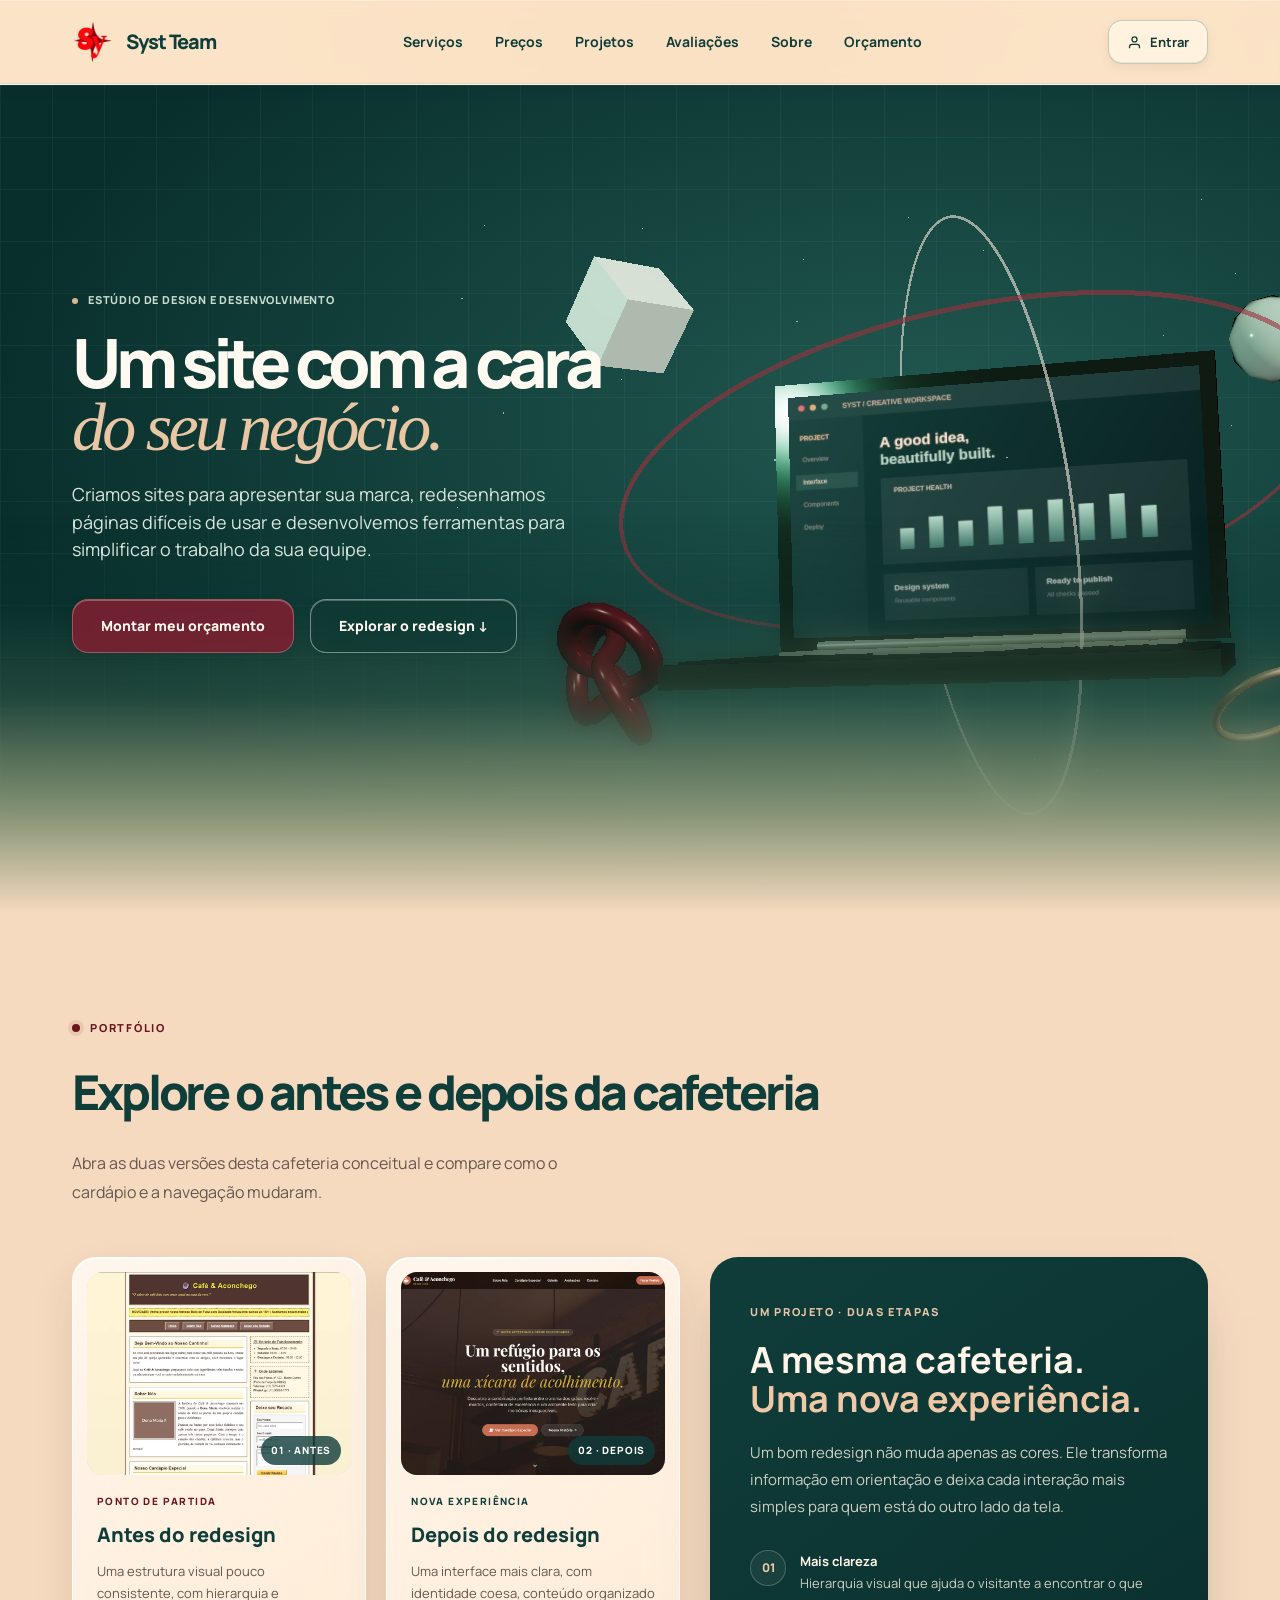
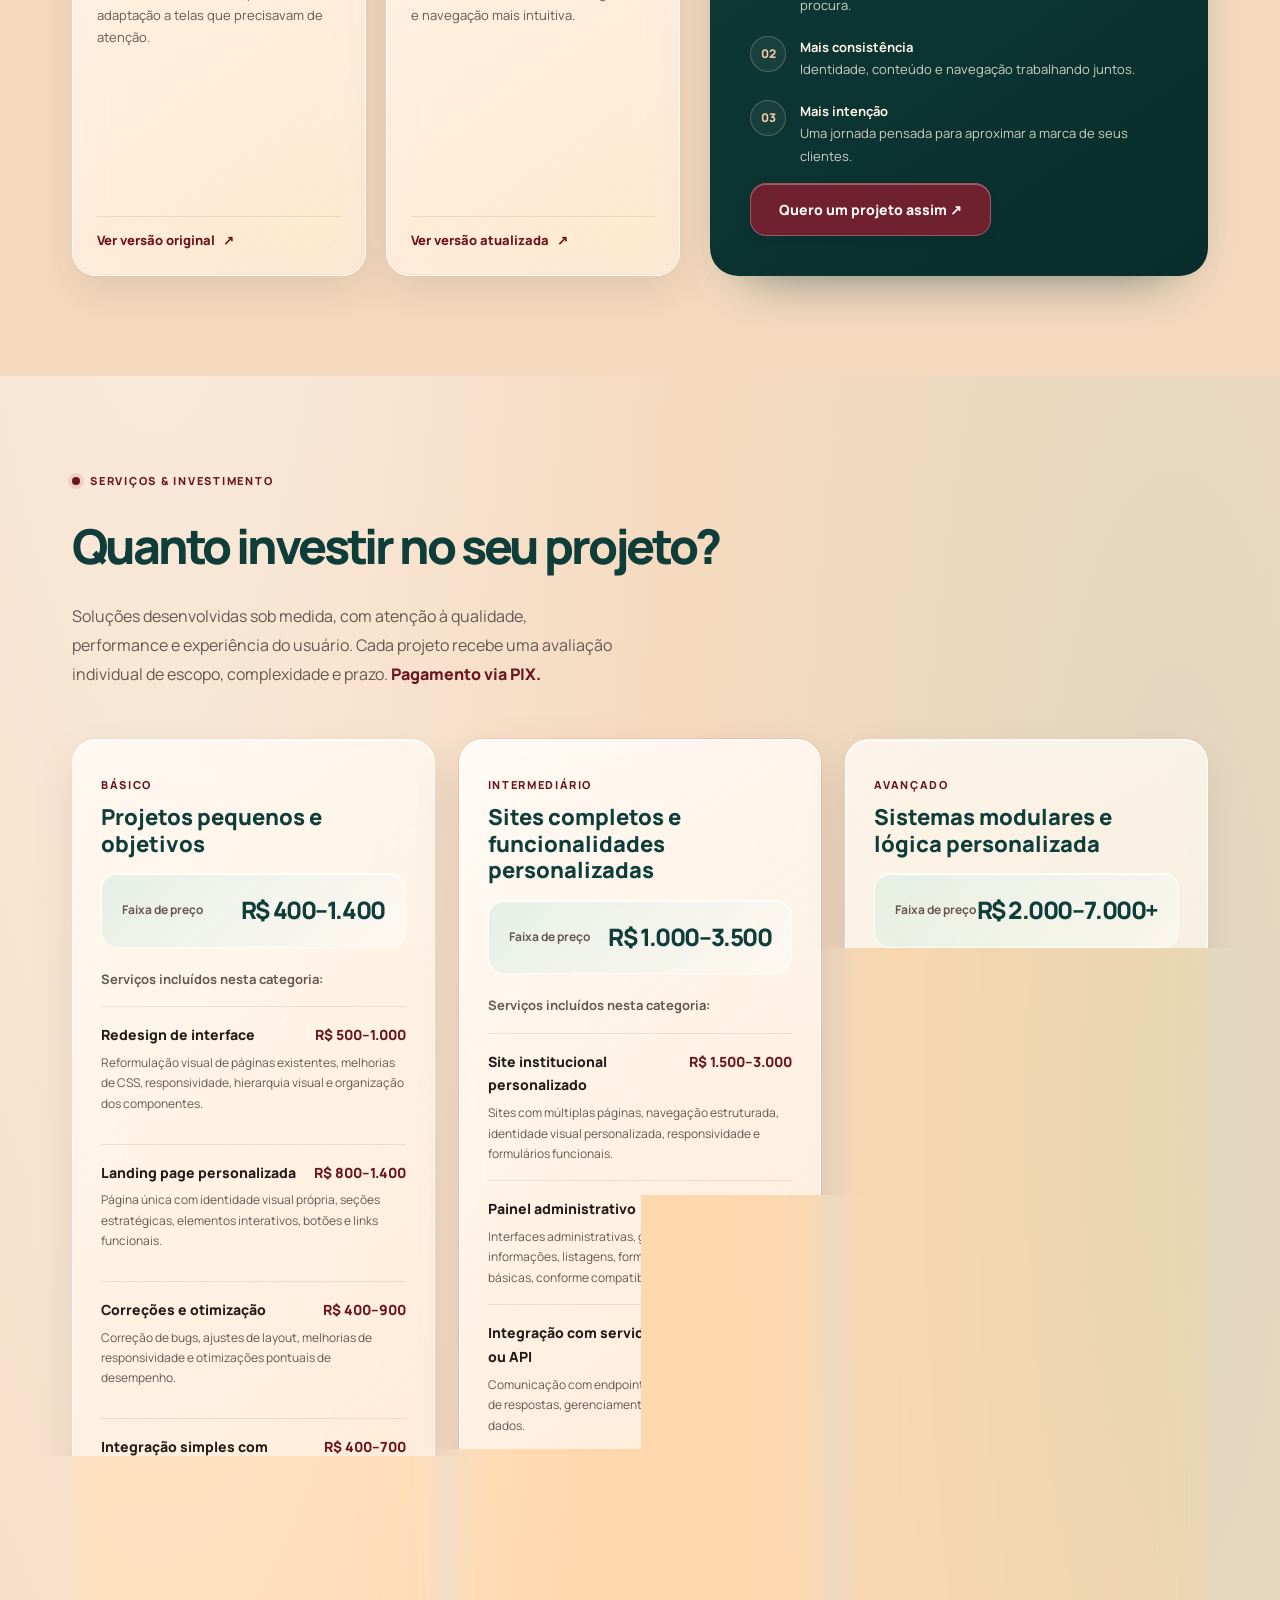
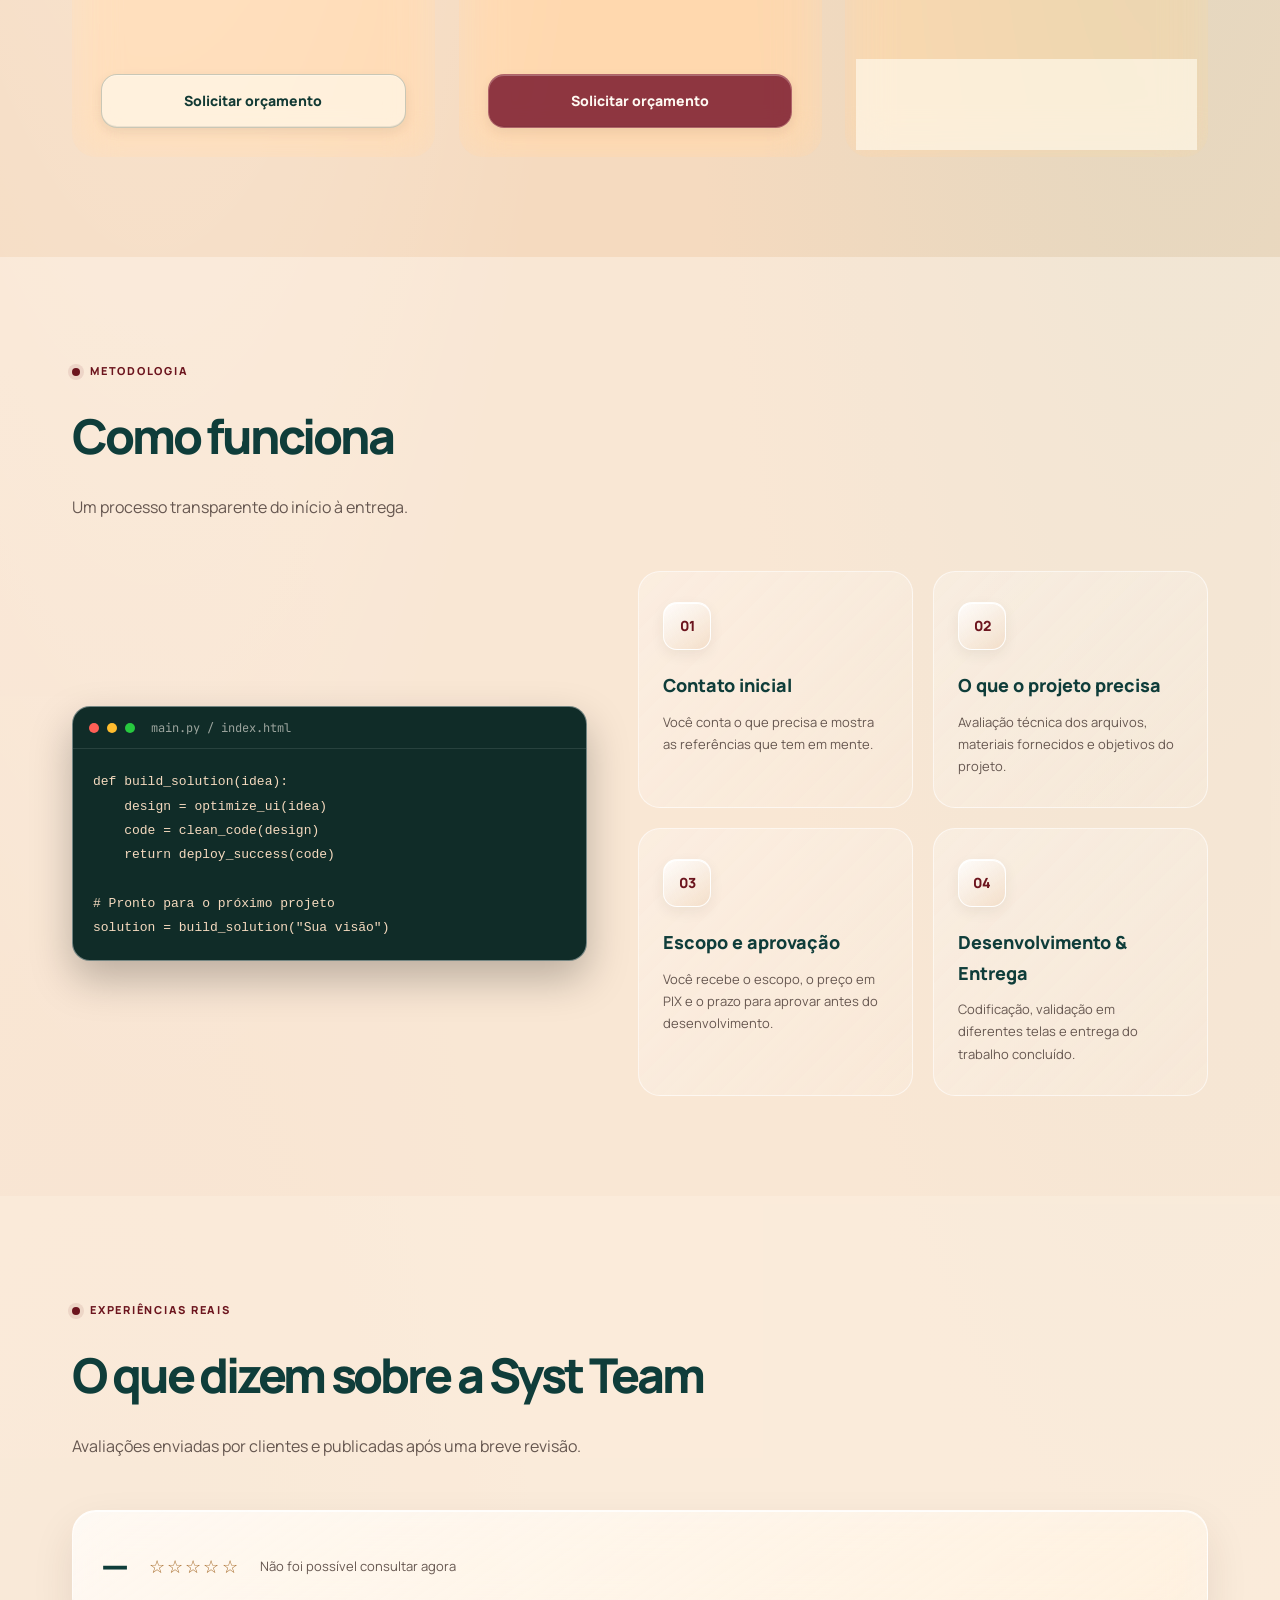
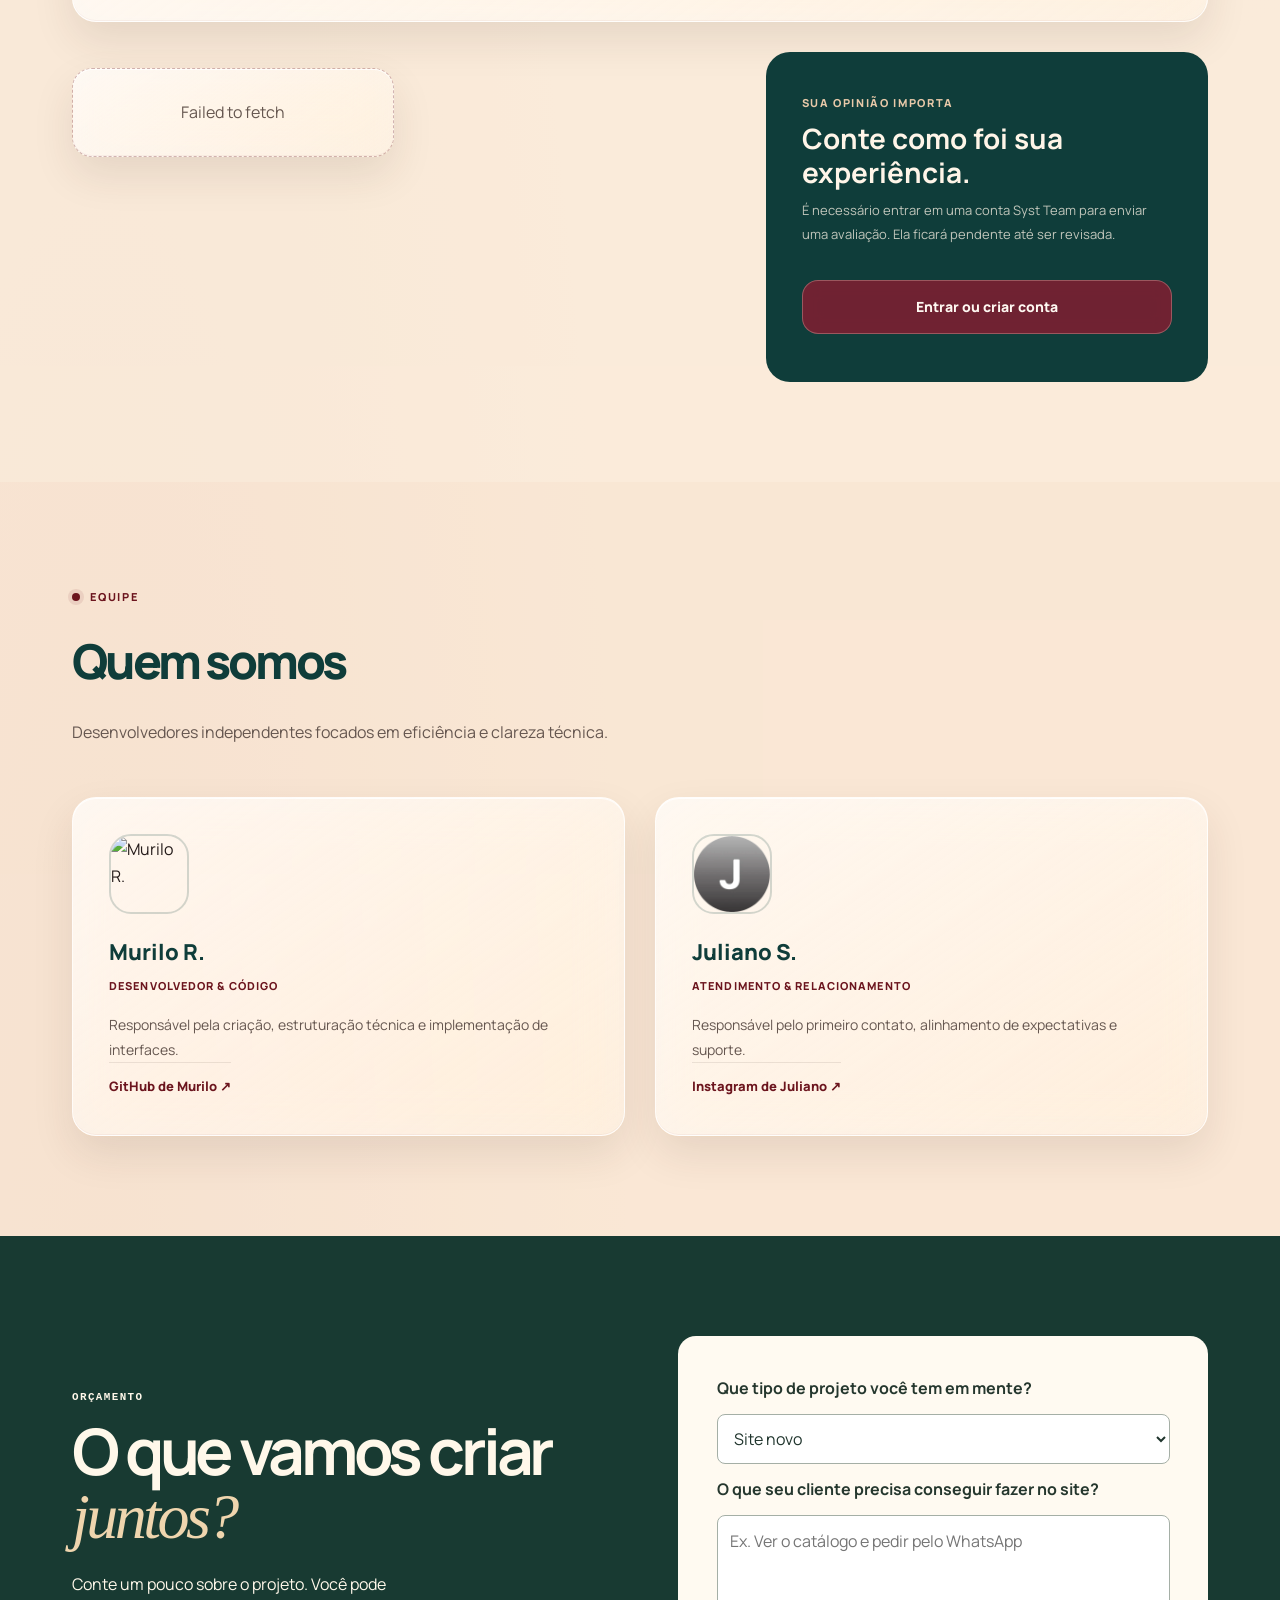
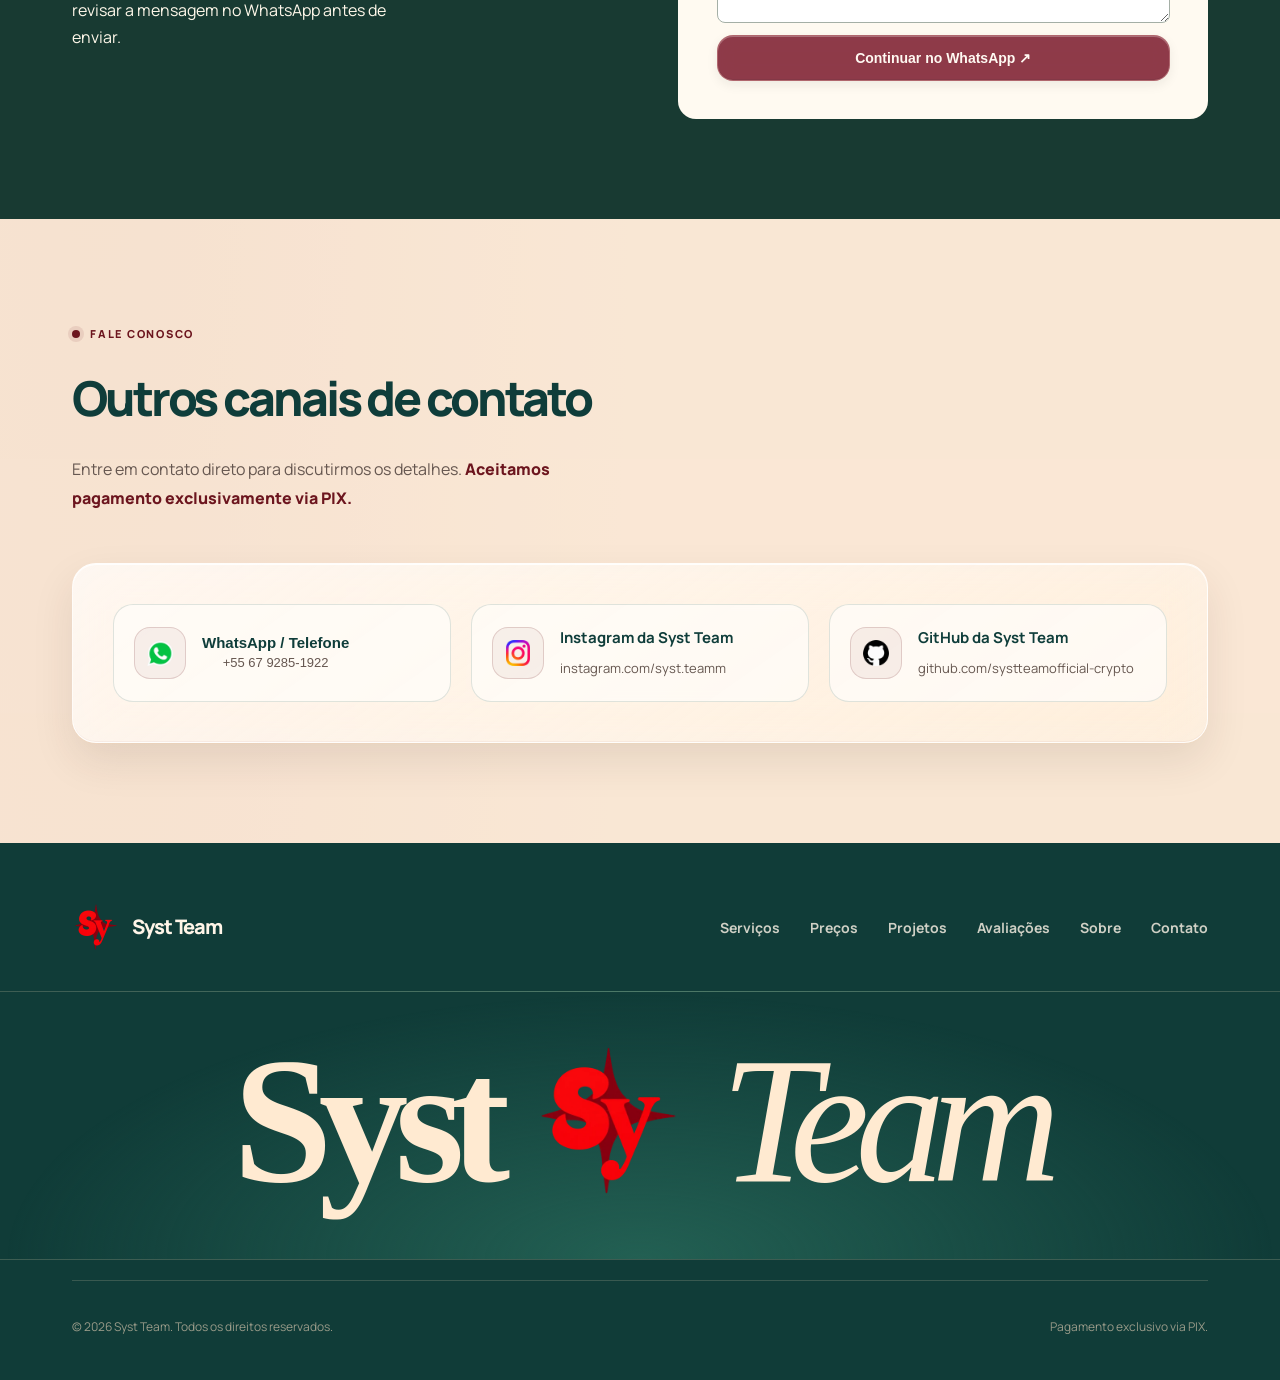
==== commit 6b825e09: "Add files via upload" ====
--- a/index.html
+++ b/index.html
@@ -9,7 +9,7 @@
     <meta name="robots" content="index, follow, max-image-preview:large, max-snippet:-1, max-video-preview:-1">
     <meta name="googlebot" content="index, follow, max-image-preview:large">
     <meta name="google-site-verification" content="CA0VzA0Bib6mSuVAqlOuA_3rxEQ58H7vMlrT8MIpDcg">
-    <link rel="canonical" href="https://syst-smd9.onrender.com/">
+    <link rel="canonical" href="https://systteam.com.br/">
     <link rel="icon" type="image/png" href="/favicon.png">
     <link rel="apple-touch-icon" href="/apple-touch-icon.png">
     <link rel="manifest" href="/site.webmanifest">
@@ -20,8 +20,8 @@
     <meta property="og:site_name" content="Syst Team">
     <meta property="og:title" content="Syst Team | Desenvolvimento Digital">
     <meta property="og:description" content="Sites responsivos, redesign de interfaces e sistemas web sob medida.">
-    <meta property="og:url" content="https://syst-smd9.onrender.com/">
-    <meta property="og:image" content="https://syst-smd9.onrender.com/og-syst-team.png">
+    <meta property="og:url" content="https://systteam.com.br/">
+    <meta property="og:image" content="https://systteam.com.br/og-syst-team.png">
     <meta property="og:image:type" content="image/png">
     <meta property="og:image:width" content="1731">
     <meta property="og:image:height" content="908">
@@ -29,7 +29,7 @@
     <meta name="twitter:card" content="summary_large_image">
     <meta name="twitter:title" content="Syst Team | Desenvolvimento Digital">
     <meta name="twitter:description" content="Sites responsivos, redesign de interfaces e sistemas web sob medida.">
-    <meta name="twitter:image" content="https://syst-smd9.onrender.com/og-syst-team.png">
+    <meta name="twitter:image" content="https://systteam.com.br/og-syst-team.png">
 
     <!-- Dados estruturados de organização e website. -->
     <script type="application/ld+json">
@@ -38,13 +38,13 @@
       "@graph": [
         {
           "@type": "Organization",
-          "@id": "https://syst-smd9.onrender.com/#organization",
+          "@id": "https://systteam.com.br/#organization",
           "name": "Syst Team",
-          "url": "https://syst-smd9.onrender.com/",
+          "url": "https://systteam.com.br/",
           "description": "Equipe independente de desenvolvimento digital, criação de sites, redesign de interfaces, sistemas modulares e integrações via API.",
           "logo": {
             "@type": "ImageObject",
-            "url": "https://syst-smd9.onrender.com/Syst_Logo.png"
+            "url": "https://systteam.com.br/Syst_Logo.png"
           },
           "sameAs": [
             "https://github.com/systteamofficial-crypto",
@@ -59,11 +59,11 @@
         },
         {
           "@type": "WebSite",
-          "@id": "https://syst-smd9.onrender.com/#website",
-          "url": "https://syst-smd9.onrender.com/",
+          "@id": "https://systteam.com.br/#website",
+          "url": "https://systteam.com.br/",
           "name": "Syst Team",
           "inLanguage": "pt-BR",
-          "publisher": { "@id": "https://syst-smd9.onrender.com/#organization" }
+          "publisher": { "@id": "https://systteam.com.br/#organization" }
         }
       ]
     }
@@ -93,7 +93,7 @@
     <header class="header" id="topo">
         <div class="container header-container">
             <a href="#topo" class="logo" aria-label="Syst Team, início">
-                <img src="Syst_Logo.png" alt="Logo Syst Team" class="logo-image">
+                <img src="assets/Syst_Logo.webp" width="384" height="384" alt="Logo Syst Team" class="logo-image">
                 <span class="logo-text">Syst Team</span>
             </a>
 
@@ -169,7 +169,7 @@
                     <div class="cafeteria-stack" aria-label="Comparação do projeto da cafeteria">
                         <article class="cafeteria-version cafeteria-version-before">
                             <a class="cafeteria-thumb" href="Cafeteria_Antes.html" target="_blank" rel="noopener noreferrer" aria-label="Abrir a versão original da cafeteria">
-                                <img src="Cafeteria_Antes.png" alt="Prévia do site original da cafeteria" loading="lazy" decoding="async">
+                                <img src="assets/Cafeteria_Antes.webp" width="1440" height="718" alt="Prévia do site original da cafeteria" loading="lazy" decoding="async">
                                 <span class="cafeteria-thumb-label">01 · ANTES</span>
                             </a>
                             <div class="cafeteria-version-copy">
@@ -182,7 +182,7 @@
 
                         <article class="cafeteria-version cafeteria-version-after">
                             <a class="cafeteria-thumb" href="Cafeteria_Depois.html" target="_blank" rel="noopener noreferrer" aria-label="Abrir a versão redesenhada da cafeteria">
-                                <img src="Cafeteria_Depois.png" alt="Prévia do site redesenhado da cafeteria" loading="lazy" decoding="async">
+                                <img src="assets/Cafeteria_Depois.webp" width="1440" height="714" alt="Prévia do site redesenhado da cafeteria" loading="lazy" decoding="async">
                                 <span class="cafeteria-thumb-label">02 · DEPOIS</span>
                             </a>
                             <div class="cafeteria-version-copy">
@@ -603,7 +603,7 @@
 
                     <div class="card about-card">
                         <div class="about-avatar">
-                            <img src="Juliano_pfp.png" alt="Juliano S.">
+                            <img loading="lazy" decoding="async" src="assets/Juliano_pfp.webp" width="320" height="320" alt="Juliano S.">
                         </div>
                         <h3 class="about-name">Juliano S.</h3>
                         <p class="about-role">Atendimento &amp; Relacionamento</p>
@@ -633,7 +633,7 @@
                         <div class="contact-options">
                             <button type="button" class="contact-btn phone-copy-btn" id="copy-phone" data-phone="+556792851922" aria-label="Copiar telefone">
                                 <span class="contact-icon">
-                                    <img src="Icons/Whatsapp.png" alt="WhatsApp">
+                                    <img loading="lazy" decoding="async" src="assets/Whatsapp.webp" width="128" height="123" alt="WhatsApp">
                                 </span>
                                 <div>
                                     <strong>WhatsApp / Telefone</strong>
@@ -644,7 +644,7 @@
 
                             <a href="https://www.instagram.com/syst.teamm?rpxt=Y25sMTZlZXExNWQ4" class="contact-btn" target="_blank" rel="noopener noreferrer">
                                 <span class="contact-icon">
-                                    <img src="Icons/Instagram.png" alt="Instagram">
+                                    <img loading="lazy" decoding="async" src="assets/Instagram.webp" width="123" height="128" alt="Instagram">
                                 </span>
                                 <div>
                                     <strong>Instagram da Syst Team</strong>
@@ -654,7 +654,7 @@
 
                             <a href="https://github.com/systteamofficial-crypto" class="contact-btn" target="_blank" rel="noopener noreferrer">
                                 <span class="contact-icon">
-                                    <img src="Icons/Github.png" alt="GitHub">
+                                    <img loading="lazy" decoding="async" src="assets/Github.webp" width="128" height="128" alt="GitHub">
                                 </span>
                                 <div>
                                     <strong>GitHub da Syst Team</strong>
@@ -673,7 +673,7 @@
         <div class="container">
             <div class="footer-top">
                 <a href="#topo" class="logo" aria-label="Início">
-                    <img src="Syst_Logo.png" alt="Logo" class="logo-image">
+                    <img src="assets/Syst_Logo.webp" width="384" height="384" alt="Logo" class="logo-image">
                     <span class="logo-text">Syst Team</span>
                 </a>
                 <ul class="footer-nav">
@@ -685,7 +685,7 @@
                     <li><a href="#contato">Contato</a></li>
                 </ul>
             </div>
-            <div class="brand-poster" aria-label="Syst Team"><span aria-hidden="true">Syst</span><img src="Syst_Logo.png" alt="" decoding="async"><i aria-hidden="true">Team</i></div>
+            <div class="brand-poster" aria-label="Syst Team"><span aria-hidden="true">Syst</span><img src="assets/Syst_Logo.webp" width="384" height="384" alt="" decoding="async"><i aria-hidden="true">Team</i></div>
             <div class="footer-bottom">
                 <p>&copy; 2026 Syst Team. Todos os direitos reservados.</p>
                 <p>Pagamento exclusivo via PIX.</p>
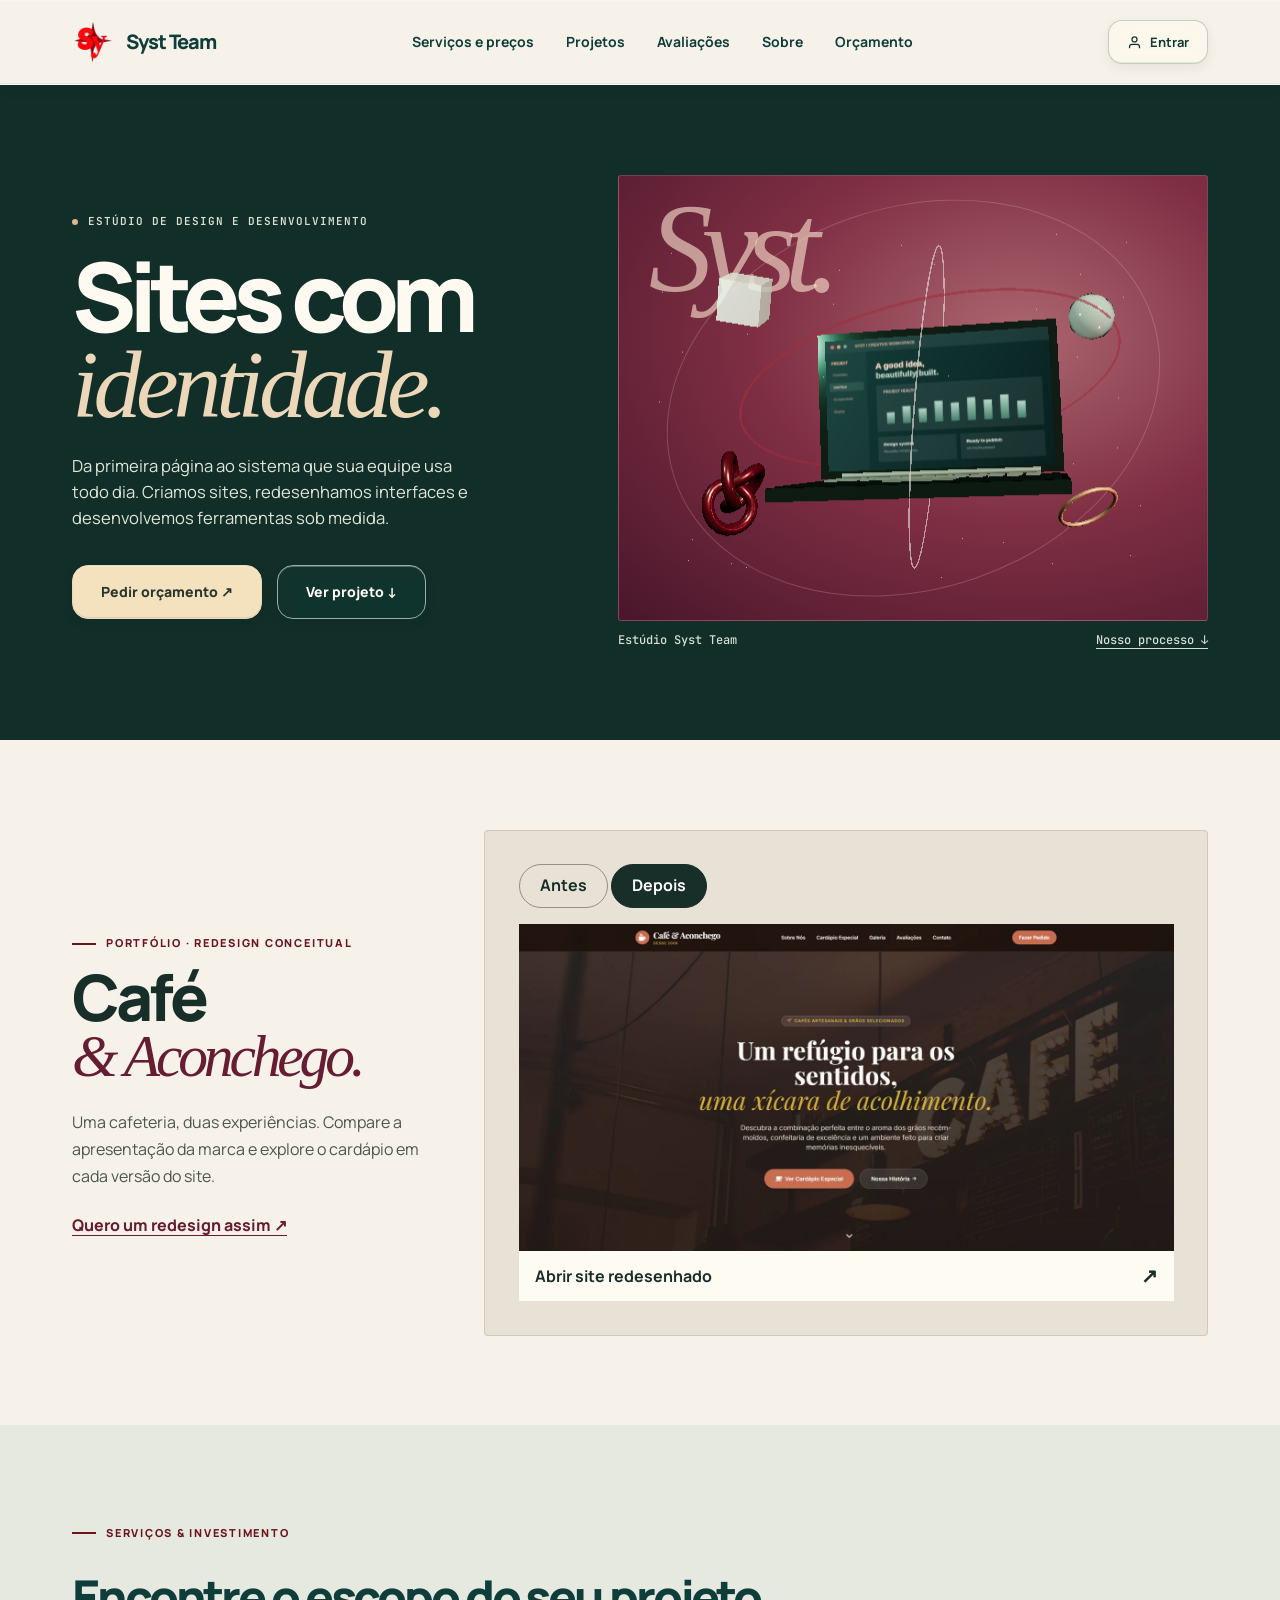
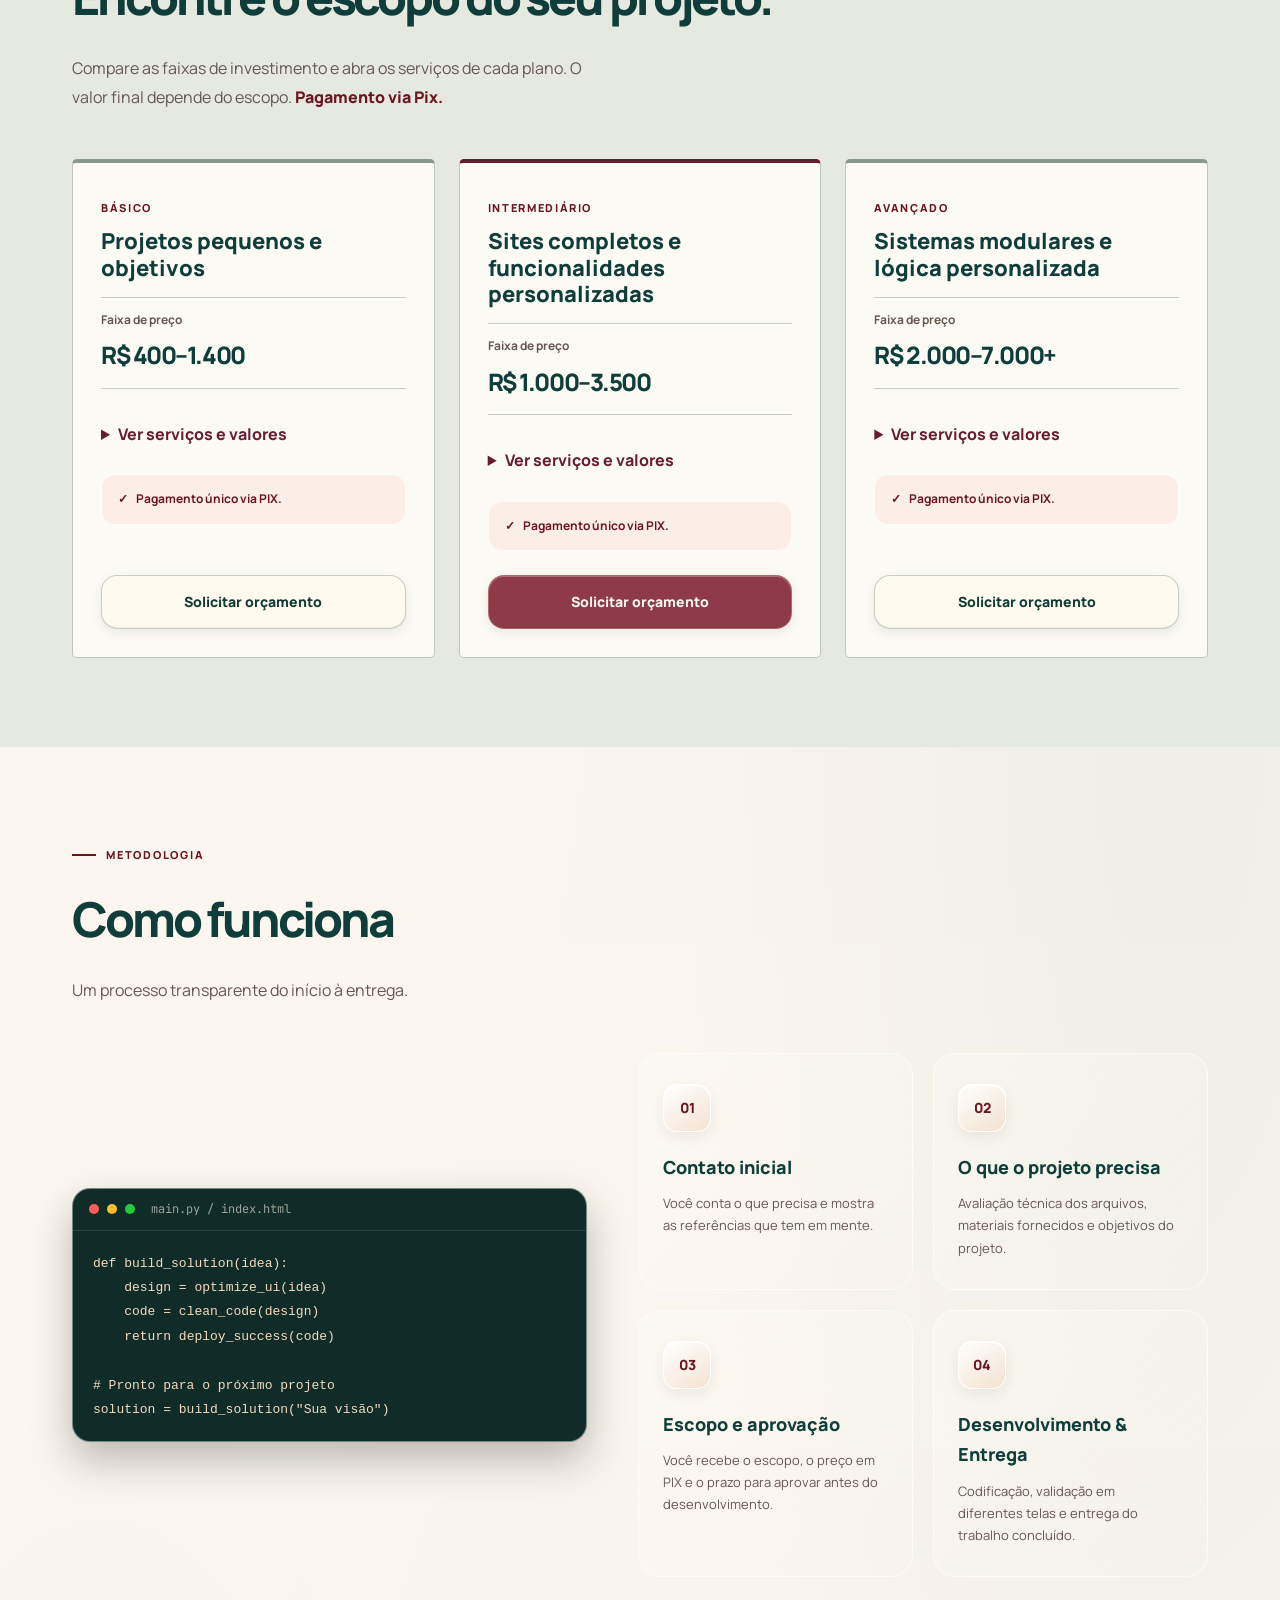
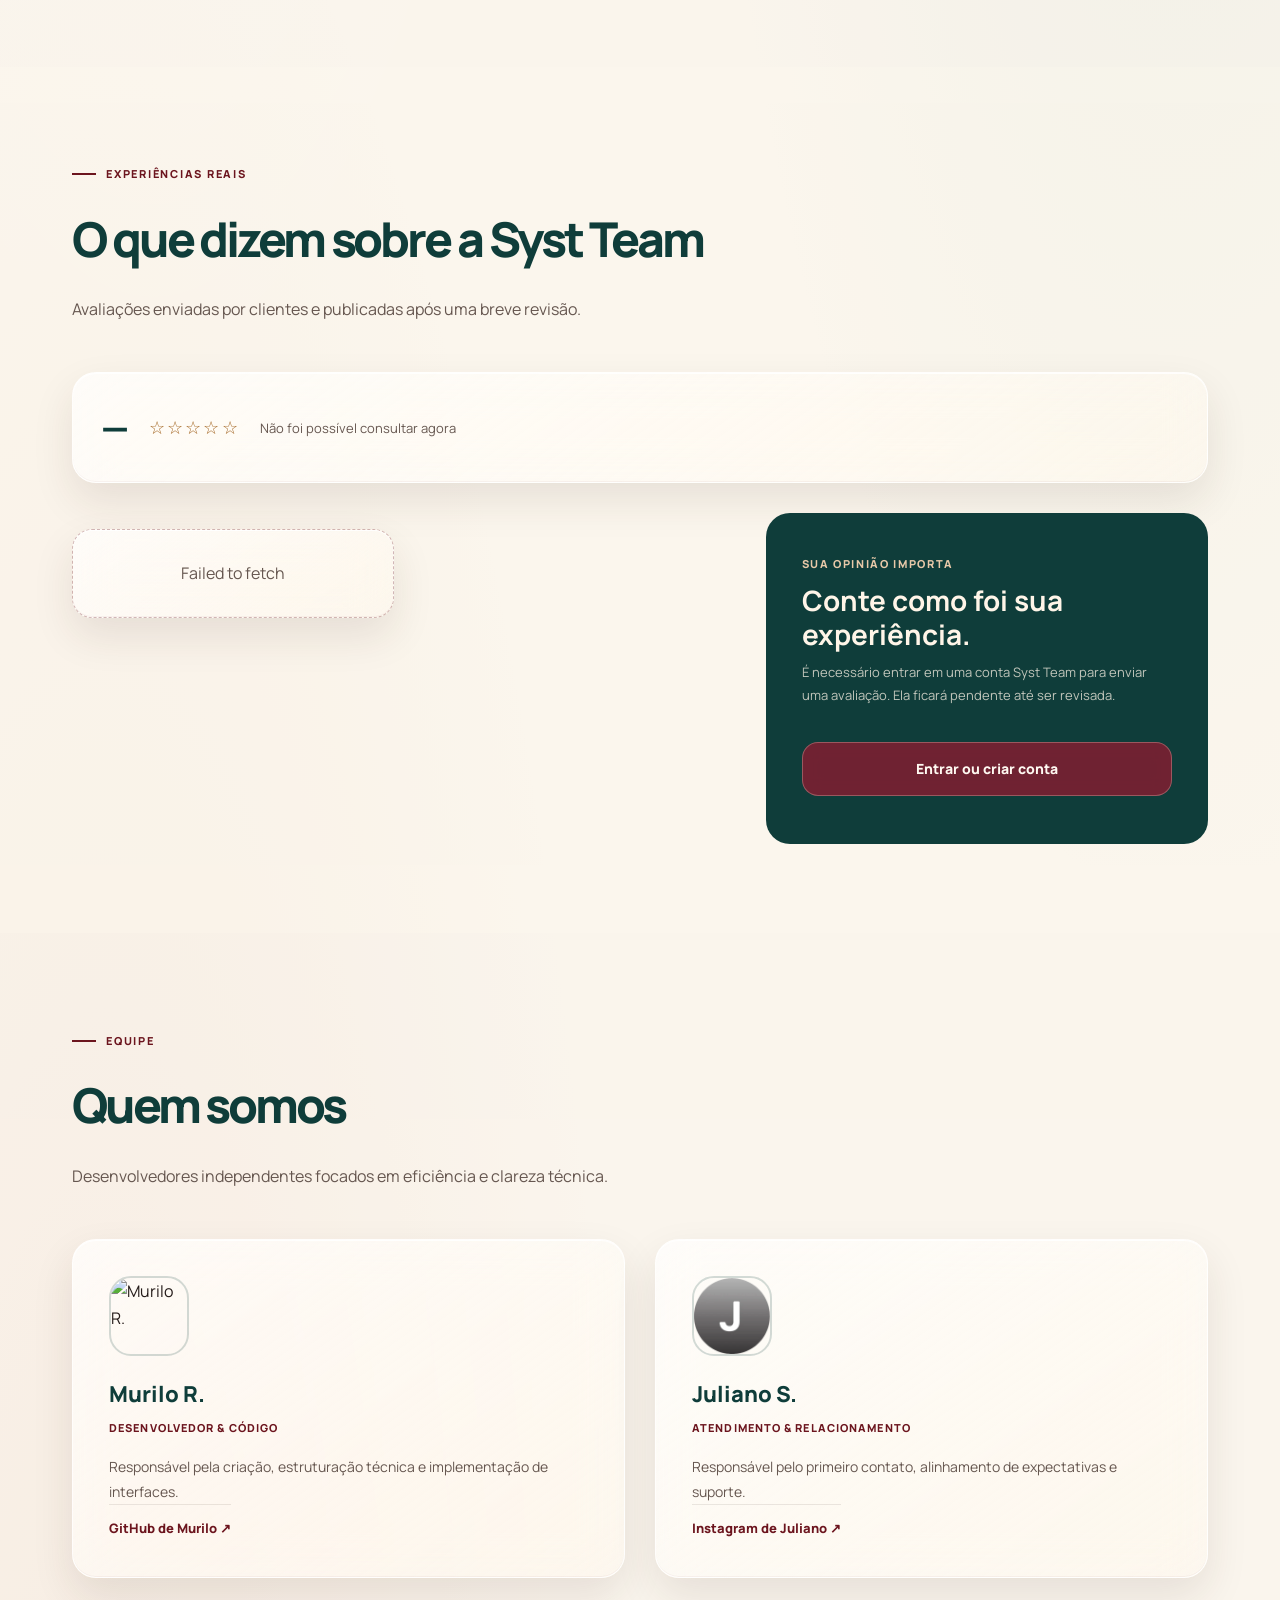
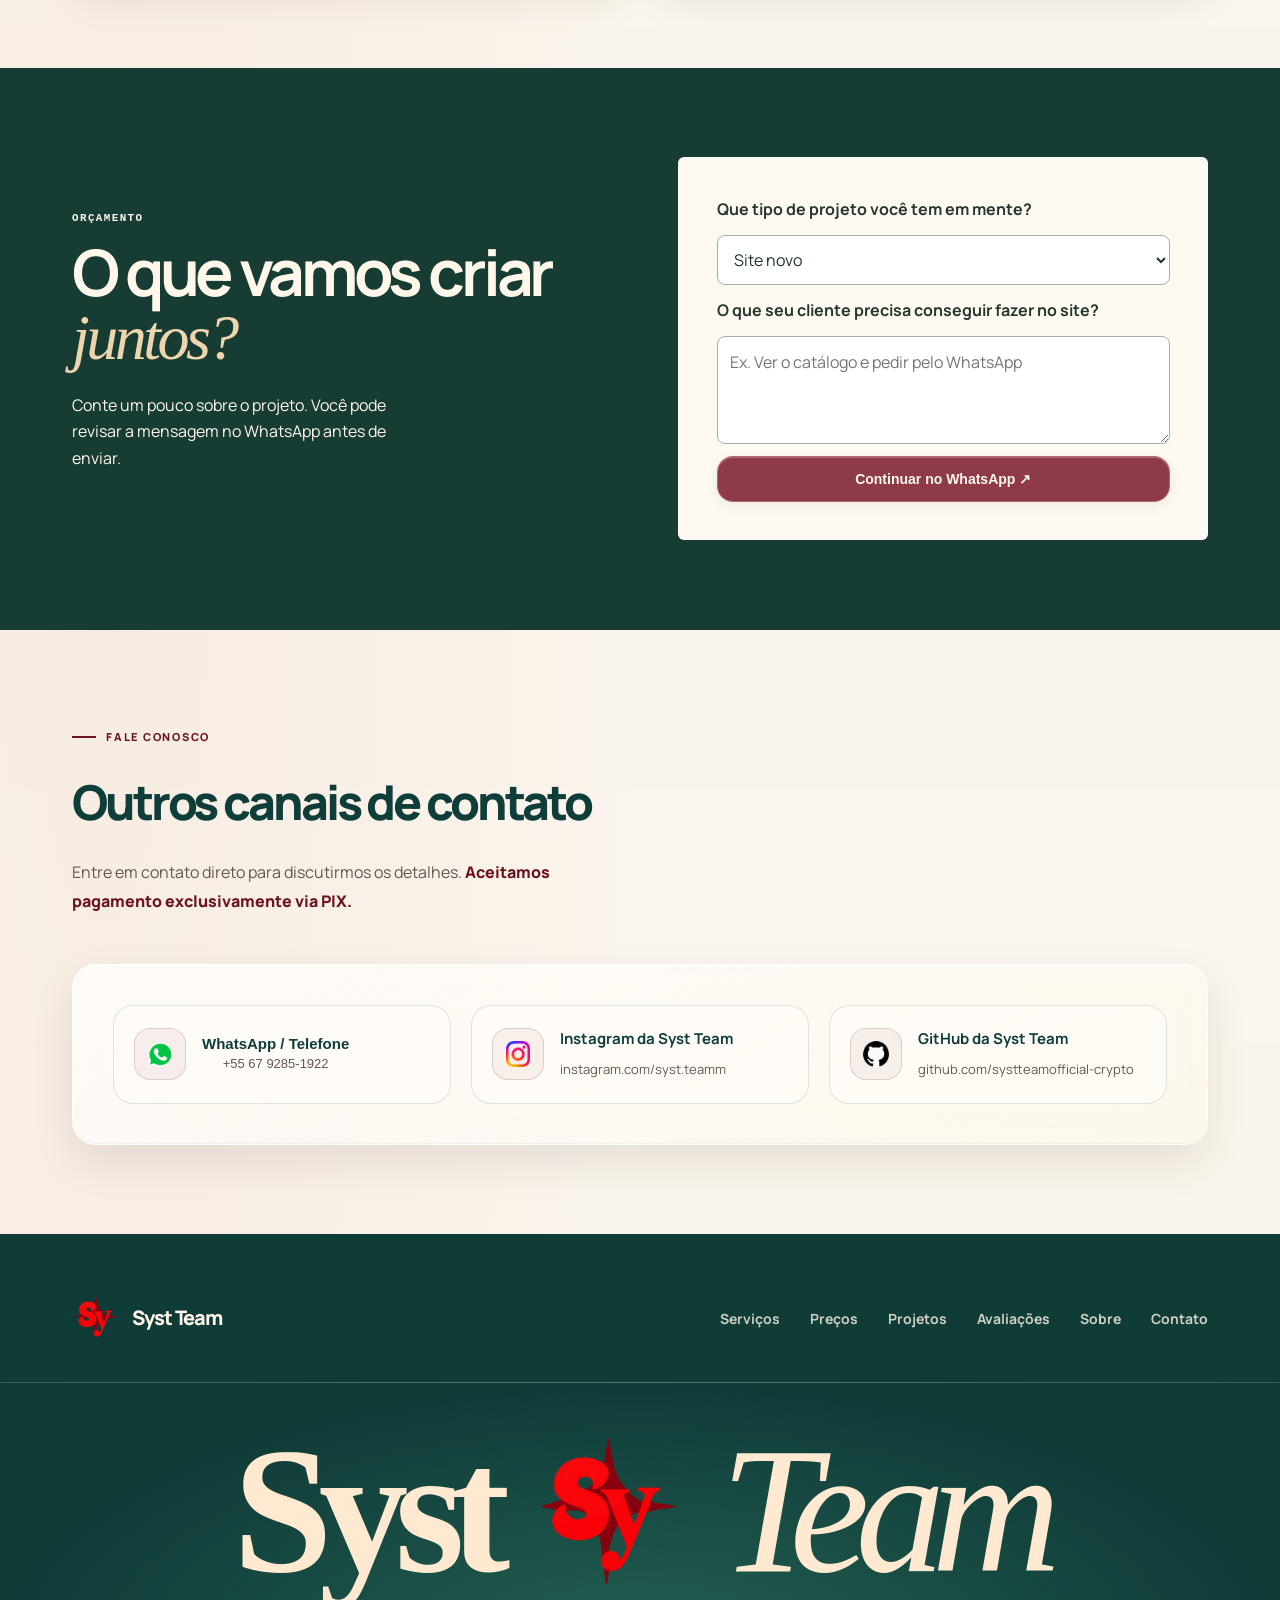
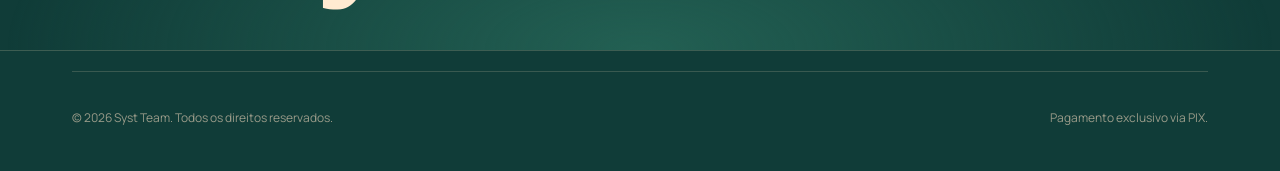
==== commit 9143afee: "Add files via upload" ====
--- a/index.html
+++ b/index.html
@@ -100,8 +100,7 @@
             <!-- Navegação desktop -->
             <nav class="nav-desktop" aria-label="Navegação principal">
                 <ul class="nav-list">
-                    <li><a href="#servicos" class="nav-link">Serviços</a></li>
-                    <li><a href="#precos" class="nav-link">Preços</a></li>
+                    <li><a href="#servicos" class="nav-link">Serviços e preços</a></li>
                     <li><a href="#projetos" class="nav-link">Projetos</a></li>
                     <li><a href="#avaliacoes" class="nav-link">Avaliações</a></li>
                     <li><a href="#sobre" class="nav-link">Sobre</a></li>
@@ -127,8 +126,7 @@
 
                 <nav class="nav-mobile" id="mobile-navigation" aria-label="Navegação mobile">
                     <ul class="nav-mobile-list">
-                        <li><a href="#servicos" class="nav-mobile-link">Serviços</a></li>
-                        <li><a href="#precos" class="nav-mobile-link">Preços</a></li>
+                        <li><a href="#servicos" class="nav-mobile-link">Serviços e preços</a></li>
                         <li><a href="#projetos" class="nav-mobile-link">Projetos</a></li>
                         <li><a href="#avaliacoes" class="nav-mobile-link">Avaliações</a></li>
                         <li><a href="#sobre" class="nav-mobile-link">Sobre</a></li>
@@ -142,83 +140,50 @@
 
     <main id="principal">
         <!-- 2. HERO -->
-        <section class="hero"><div class="stage" aria-hidden="true"><div id="hero-scene" class="hero-scene"></div><div class="mist"></div></div>
+        <section class="hero">
             <div class="container hero-container">
                 <div class="hero-content">
                     <span class="badge">Estúdio de design e desenvolvimento</span>
-                    <h1 class="hero-title">Um site com a cara <em>do seu negócio.</em></h1>
-                    <p class="hero-description">Criamos sites para apresentar sua marca, redesenhamos páginas difíceis de usar e desenvolvemos ferramentas para simplificar o trabalho da sua equipe.</p>
+                    <h1 class="hero-title">Sites com <em>identidade.</em></h1>
+                    <p class="hero-description">Da primeira página ao sistema que sua equipe usa todo dia. Criamos sites, redesenhamos interfaces e desenvolvemos ferramentas sob medida.</p>
                     <div class="hero-buttons">
-                        <a href="#orcamento" class="btn btn-primary">Montar meu orçamento</a>
-                        <a href="#projetos" class="btn btn-outline">Explorar o redesign ↓</a>
-                    </div>
-                </div>
-
-                </div></section>
+                        <a href="#orcamento" class="btn btn-primary">Pedir orçamento ↗</a>
+                        <a href="#projetos" class="btn btn-outline">Ver projeto ↓</a>
+                    </div>
+                </div>
+
+                <figure class="studio-object">
+                    <div class="object-field"><span class="object-type" aria-hidden="true">Syst.</span><div id="hero-scene" class="hero-scene"></div></div>
+                    <figcaption><span>Estúdio Syst Team</span><a href="#processo">Nosso processo ↓</a></figcaption>
+                </figure>
+            </div>
+        </section>
 
       
 <section class="projects section" id="projetos">
             <div class="container">
-                <div class="section-header">
-                    <span class="section-tag">Portfólio</span>
-                    <h2 class="section-title">Explore o antes e depois da cafeteria</h2>
-                    <p class="section-subtitle">Abra as duas versões desta cafeteria conceitual e compare como o cardápio e a navegação mudaram.</p>
-                </div>
-
-                <div class="cafeteria-showcase">
-                    <div class="cafeteria-stack" aria-label="Comparação do projeto da cafeteria">
-                        <article class="cafeteria-version cafeteria-version-before">
-                            <a class="cafeteria-thumb" href="Cafeteria_Antes.html" target="_blank" rel="noopener noreferrer" aria-label="Abrir a versão original da cafeteria">
-                                <img src="assets/Cafeteria_Antes.webp" width="1440" height="718" alt="Prévia do site original da cafeteria" loading="lazy" decoding="async">
-                                <span class="cafeteria-thumb-label">01 · ANTES</span>
+                <div class="case-layout">
+                    <div class="case-copy">
+                        <span class="section-tag">Portfólio · Redesign conceitual</span>
+                        <h2 class="section-title">Café <em>&amp; Aconchego.</em></h2>
+                        <p>Uma cafeteria, duas experiências. Compare a apresentação da marca e explore o cardápio em cada versão do site.</p>
+                        <a href="#orcamento" class="case-contact" data-kind="Redesign" data-reference="Redesign da cafeteria">Quero um redesign assim ↗</a>
+                    </div>
+                    <fieldset class="case-view">
+                        <legend class="visually-hidden-case">Escolha a versão da cafeteria</legend>
+                        <input id="case-before" type="radio" name="case-version"><label for="case-before">Antes</label>
+                        <input id="case-after" type="radio" name="case-version" checked><label for="case-after">Depois</label>
+                        <div class="case-screens">
+                            <a class="case-screen before" href="Cafeteria_Antes.html" target="_blank" rel="noopener">
+                                <img src="assets/Cafeteria_Antes.webp" alt="Página inicial da cafeteria antes do redesign" width="1440" height="718" loading="lazy">
+                                <span>Abrir site original<b aria-hidden="true">↗</b></span>
                             </a>
-                            <div class="cafeteria-version-copy">
-                                <span class="cafeteria-version-tag">Ponto de partida</span>
-                                <h3 class="cafeteria-version-title">Antes do redesign</h3>
-                                <p class="cafeteria-version-desc">Uma estrutura visual pouco consistente, com hierarquia e adaptação a telas que precisavam de atenção.</p>
-                                <a href="Cafeteria_Antes.html" class="project-link" target="_blank" rel="noopener noreferrer">Ver versão original <span aria-hidden="true">↗</span></a>
-                            </div>
-                        </article>
-
-                        <article class="cafeteria-version cafeteria-version-after">
-                            <a class="cafeteria-thumb" href="Cafeteria_Depois.html" target="_blank" rel="noopener noreferrer" aria-label="Abrir a versão redesenhada da cafeteria">
-                                <img src="assets/Cafeteria_Depois.webp" width="1440" height="714" alt="Prévia do site redesenhado da cafeteria" loading="lazy" decoding="async">
-                                <span class="cafeteria-thumb-label">02 · DEPOIS</span>
+                            <a class="case-screen after" href="Cafeteria_Depois.html" target="_blank" rel="noopener">
+                                <img src="assets/Cafeteria_Depois.webp" alt="Página inicial redesenhada com fotografia e destaque para o cardápio" width="1440" height="718" loading="lazy">
+                                <span>Abrir site redesenhado<b aria-hidden="true">↗</b></span>
                             </a>
-                            <div class="cafeteria-version-copy">
-                                <span class="cafeteria-version-tag">Nova experiência</span>
-                                <h3 class="cafeteria-version-title">Depois do redesign</h3>
-                                <p class="cafeteria-version-desc">Uma interface mais clara, com identidade coesa, conteúdo organizado e navegação mais intuitiva.</p>
-                                <a href="Cafeteria_Depois.html" class="project-link" target="_blank" rel="noopener noreferrer">Ver versão atualizada <span aria-hidden="true">↗</span></a>
-                            </div>
-                        </article>
-                    </div>
-
-                    <aside class="cafeteria-story" aria-label="Sobre o processo de redesign">
-                        <span class="cafeteria-story-eyebrow">UM PROJETO · DUAS ETAPAS</span>
-                        <h3 class="cafeteria-story-title">
-                            <span class="cafeteria-story-line">A mesma cafeteria.</span>
-                            <span class="cafeteria-story-line cafeteria-story-highlight">Uma nova experiência.</span>
-                        </h3>
-                        <p class="cafeteria-story-lead">Um bom redesign não muda apenas as cores. Ele transforma informação em orientação e deixa cada interação mais simples para quem está do outro lado da tela.</p>
-
-                        <div class="cafeteria-story-points">
-                            <div class="cafeteria-story-point">
-                                <span class="cafeteria-story-number">01</span>
-                                <p><strong>Mais clareza</strong><br>Hierarquia visual que ajuda o visitante a encontrar o que procura.</p>
-                            </div>
-                            <div class="cafeteria-story-point">
-                                <span class="cafeteria-story-number">02</span>
-                                <p><strong>Mais consistência</strong><br>Identidade, conteúdo e navegação trabalhando juntos.</p>
-                            </div>
-                            <div class="cafeteria-story-point">
-                                <span class="cafeteria-story-number">03</span>
-                                <p><strong>Mais intenção</strong><br>Uma jornada pensada para aproximar a marca de seus clientes.</p>
-                            </div>
-                        </div>
-
-                        <a class="btn btn-primary" href="#orcamento" data-reference="Redesign da cafeteria" data-kind="Redesign">Quero um projeto assim ↗</a>
-                    </aside>
+                        </div>
+                    </fieldset>
                 </div>
             </div>
         </section>
@@ -227,12 +192,9 @@
     <div class="container">
         <div class="section-header" id="precos">
             <span class="section-tag">Serviços &amp; Investimento</span>
-            <h2 class="section-title">Quanto investir no seu projeto?</h2>
+            <h2 class="section-title">Encontre o escopo do seu projeto.</h2>
             <p class="section-subtitle">
-                Soluções desenvolvidas sob medida, com atenção à qualidade,
-                performance e experiência do usuário. Cada projeto recebe
-                uma avaliação individual de escopo, complexidade e prazo.
-                <strong>Pagamento via PIX.</strong>
+                Compare as faixas de investimento e abra os serviços de cada plano. O valor final depende do escopo. <strong>Pagamento via Pix.</strong>
             </p>
         </div>
 
@@ -251,7 +213,7 @@
                         <span class="price-value">R$ 400–1.400</span>
                     </div>
 
-                    <p class="service-desc">Serviços incluídos nesta categoria:</p>
+                    <details class="plan-scope"><summary>Ver serviços e valores</summary>
 
                     <div class="service-subcategories">
                         <div class="sub-item">
@@ -303,6 +265,7 @@
                         </div>
                     </div>
 
+                    </details>
                     <ul class="service-notes">
                         <li><span>✓</span> <strong>Pagamento único via PIX.</strong></li>
                     </ul>
@@ -329,7 +292,7 @@
                         <span class="price-value">R$ 1.000–3.500</span>
                     </div>
 
-                    <p class="service-desc">Serviços incluídos nesta categoria:</p>
+                    <details class="plan-scope"><summary>Ver serviços e valores</summary>
 
                     <div class="service-subcategories">
                         <div class="sub-item">
@@ -382,6 +345,7 @@
                         </div>
                     </div>
 
+                    </details>
                     <ul class="service-notes">
                         <li><span>✓</span> <strong>Pagamento único via PIX.</strong></li>
                     </ul>
@@ -408,7 +372,7 @@
                         <span class="price-value">R$ 2.000–7.000+</span>
                     </div>
 
-                    <p class="service-desc">Serviços incluídos nesta categoria:</p>
+                    <details class="plan-scope"><summary>Ver serviços e valores</summary>
 
                     <div class="service-subcategories">
                         <div class="sub-item">
@@ -460,6 +424,7 @@
                         </div>
                     </div>
 
+                    </details>
                     <ul class="service-notes">
                         <li><span>✓</span> <strong>Pagamento único via PIX.</strong></li>
                     </ul>
@@ -478,7 +443,7 @@
 
 
         <!-- 4. COMO FUNCIONA -->
-        <section class="process section">
+        <section id="processo" class="process section">
             <div class="container">
                 <div class="section-header">
                     <span class="section-tag">Metodologia</span>
@@ -618,7 +583,7 @@
         <section class="section quote" id="orcamento" aria-labelledby="quote-title"><div class="container quote-grid">
 <div><span class="quote-label">ORÇAMENTO</span><h2 id="quote-title">O que vamos criar <em>juntos?</em></h2><p>Conte um pouco sobre o projeto. Você pode revisar a mensagem no WhatsApp antes de enviar.</p></div>
 <form id="quote-form"><label for="kind">Que tipo de projeto você tem em mente?</label><select id="kind"><option>Site novo</option><option>Redesign</option><option>Ferramenta sob medida</option></select>
-<p id="reference" hidden></p><label for="brief" id="brief-label">O que seu cliente precisa conseguir fazer no site?</label><textarea id="brief" rows="3" maxlength="900" placeholder="Ex. Ver o catálogo e pedir pelo WhatsApp"></textarea>
+<p id="reference" aria-live="polite" hidden></p><label for="brief" id="brief-label">O que seu cliente precisa conseguir fazer no site?</label><textarea id="brief" rows="3" maxlength="900" placeholder="Ex. Ver o catálogo e pedir pelo WhatsApp"></textarea>
 <button class="btn btn-primary" type="submit">Continuar no WhatsApp ↗</button><noscript><a href="https://wa.me/556792851922">Falar diretamente pelo WhatsApp</a></noscript></form></div></section>
 <section class="contact section" id="contato">
             <div class="container">
@@ -719,7 +684,17 @@
         })();
     </script>
 
-    <!-- Motion stack: versions pinned to keep GitHub Pages deterministic. -->
-<script defer src="js/vendor/three.min.js"></script>
-<script defer src="js/three-scene.js"></script></body>
-</html>+    <script>
+        if (!matchMedia('(prefers-reduced-motion: reduce)').matches && !navigator.connection?.saveData) {
+            const engine = document.createElement('script');
+            engine.src = 'js/vendor/three.min.js';
+            engine.onload = () => {
+                const scene = document.createElement('script');
+                scene.src = 'js/three-scene.js';
+                document.body.append(scene);
+            };
+            document.body.append(engine);
+        }
+    </script>
+</body>
+</html>
--- a/studio.css
+++ b/studio.css
@@ -44,3 +44,138 @@
   .header,.header.is-scrolled,.nav-mobile,.btn-outline,.menu-btn,.btn-login{background:#fae6ce}
   .btn.btn-primary{background:#772238}.hero .btn.btn-outline{background:#183c37}
 }
+
+/* Conta conectada no cabeçalho */
+#auth-header-container .user-profile-badge {
+  display: inline-flex;
+  align-items: center;
+  gap: .55rem;
+  color: #163b34;
+  font-size: .9rem;
+  line-height: 1.2;
+}
+.user-profile-badge .user-avatar {
+  position: relative;
+  display: grid;
+  place-items: center;
+  flex: none;
+  width: 2.1rem;
+  height: 2.1rem;
+  overflow: hidden;
+  border-radius: 50%;
+  background: #133d36;
+  color: #fff8eb;
+  font-size: .72rem;
+  font-weight: 800;
+}
+.user-profile-badge .user-avatar img { position: absolute; inset: 0; width: 100%; height: 100%; object-fit: cover; }
+.user-profile-badge > span { max-width: 14ch; overflow: hidden; text-overflow: ellipsis; white-space: nowrap; }
+.user-profile-badge .btn-logout {
+  flex: none;
+  padding: .45rem .8rem;
+  border: 1px solid #a7b2a4;
+  border-radius: 2rem;
+  background: #fff8eb;
+  color: #163b34;
+  font: inherit;
+  font-weight: 700;
+  cursor: pointer;
+}
+.user-profile-badge .btn-logout:hover { background: #e7eddf; }
+@media (max-width: 1050px) { .user-profile-badge > span { display: none; } }
+
+/* Studio cover */
+:root {
+  --paper: #f6f2e9;
+  --ink: #172e29;
+  --wine: #661c31;
+  --rule: #c9cec2;
+  --bg-primary: var(--paper);
+}
+.header, .header.is-scrolled { background: rgba(246,242,233,.94); }
+.hero { background: #112e29; color: var(--paper); }
+.hero::before, .hero::after { display: none; }
+.hero .hero-container {
+  display: grid;
+  grid-template-columns: minmax(0,.9fr) minmax(0,1.1fr);
+  min-height: 0;
+  padding-block: clamp(54px,7vw,110px);
+  gap: clamp(30px,5vw,84px);
+}
+.hero .hero-title {
+  font-size: clamp(66px,7.5vw,120px);
+  line-height: .93;
+  letter-spacing: -.075em;
+  max-width: none;
+  margin: 0 0 24px;
+}
+.hero .hero-title em { color: #ecd7b8; font-weight: 400; }
+.hero .badge { font: 600 11px/1.6 var(--font-code); letter-spacing: .09em; color: #d9ded0; }
+.hero .hero-description { max-width: 40ch; font-size: clamp(15px,1.3vw,18px); color: #e0e5da; }
+.hero .hero-buttons { display: flex; flex-wrap: wrap; align-items: center; gap: 15px; }
+.hero .hero-buttons .btn-primary { background: #f4e1be; color: #27372e; border-color: #ead7b4; }
+.hero .hero-buttons .btn-outline { border-color: #9cafa6; }
+.studio-object { min-width: 0; margin: 0; align-self: center; }
+.object-field {
+  position: relative; overflow: hidden; isolation: isolate; aspect-ratio: 1.32;
+  background: radial-gradient(ellipse at 68% 36%,#ac6770 0%,#802f44 46%,#49162b 100%);
+  border: 1px solid #e6bfc63d; border-radius: 3px;
+}
+.object-field::before {
+  content: ""; position: absolute; inset: 7%;
+  border: 1px solid #f9d7bf36; border-radius: 50%; transform: rotate(-19deg);
+}
+.object-type { position: absolute; top: 2%; left: 5%; color: #fbe5cf9c; font: italic clamp(72px,10vw,165px)/1 Georgia,serif; letter-spacing: -.09em; }
+.object-field .hero-scene { position: absolute; inset: 0; width: 100%; height: 100%; min-height: 0; opacity: 1; }
+.object-field .hero-scene:empty { inset: 22% 7% 8% 24%; width: auto; height: auto; background: url('assets/hero-laptop-detail.webp') center / cover; box-shadow: -12px 14px 0 #411a2f63; }
+.studio-object figcaption { display: flex; justify-content: space-between; gap: 16px; margin-top: 10px; font: 500 12px/1.6 var(--font-code); color: #d7dfd5; }
+.studio-object figcaption a, .case-contact { color: inherit; text-decoration: underline; text-underline-offset: 4px; }
+
+/* Case study: both versions share a single viewport and native controls. */
+.case-layout { display: grid; grid-template-columns: minmax(0,.65fr) minmax(0,1.35fr); align-items: center; gap: clamp(24px,5vw,84px); }
+.case-copy .section-title { font-size: clamp(48px,5vw,80px); line-height: .94; color: var(--ink); }
+.case-copy em { display: block; font: italic 400 .93em/1 Georgia,serif; color: var(--wine); }
+.case-copy p { margin: 22px 0; max-width: 38ch; color: #4d554d; line-height: 1.7; }
+.case-contact { color: var(--wine); font-weight: 750; }
+.case-view { position: relative; min-width: 0; margin: 0; padding: clamp(14px,2.6vw,36px); border: 1px solid #d2c8bb; background: #e8e1d5; border-radius: 4px; }
+.case-view input, .visually-hidden-case { position: absolute; width: 1px; height: 1px; overflow: hidden; clip-path: inset(50%); }
+.case-view label { display: inline-flex; align-items: center; justify-content: center; min-height: 44px; padding: 0 20px; border: 1px solid #938f83; border-radius: 40px; color: var(--ink); cursor: pointer; font-weight: 700; }
+.case-view input:checked + label { background: var(--ink); color: white; border-color: var(--ink); }
+.case-view input:focus-visible + label { outline: 3px solid var(--wine); outline-offset: 2px; }
+.case-screens { margin-top: 16px; }
+.case-screen { display: none; background: #fefbf3; color: var(--ink); text-decoration: none; }
+#case-after:checked ~ .case-screens .after, #case-before:checked ~ .case-screens .before { display: block; }
+.case-screen img { display: block; width: 100%; height: auto; aspect-ratio: 2 / 1; object-fit: cover; object-position: top; }
+.case-screen span { display: flex; align-items: center; justify-content: space-between; min-height: 46px; padding: 8px 16px; font-weight: 700; }
+.case-screen b { font-size: 20px; }
+
+.section { padding-block: clamp(54px,7vw,108px); }
+.section-header { margin-bottom: clamp(24px,4vw,48px); }
+.section-tag::before { width: 24px; height: 2px; border-radius: 0; box-shadow: none; }
+.services.section { background: #e5e9df; }
+.services .service-card { background: #fbfaf5; box-shadow: none; border: 1px solid #bfc7b9; border-top: 4px solid #89988b; border-radius: 5px; backdrop-filter: none; }
+.services .featured-card { border-top-color: var(--wine); }
+.services .service-card::before { display: none; }
+.services .price-tag { display: grid; gap: 5px; padding: 12px 0; background: none; border: 0; border-block: 1px solid var(--rule); border-radius: 0; box-shadow: none; }
+.plan-scope summary { cursor: pointer; font-weight: 750; color: var(--wine); padding-block: 12px; }
+.plan-scope .service-subcategories { padding-block: 10px; }
+.services .service-notes { margin-top: 14px; }
+#precos, #processo { scroll-margin-top: 90px; }
+.quote.section { background: #173c34; }
+.quote form { border-radius: 6px; }
+.quote #reference { border-left: 3px solid var(--wine); padding-left: 10px; }
+@media(max-width:820px) {
+  .hero .hero-container, .case-layout { grid-template-columns: minmax(0,1fr); }
+  .hero .hero-container { padding-block: 44px 30px; gap: 28px; }
+  .hero .hero-content { width: 100%; margin: 0; }
+  .hero .hero-title { font-size: clamp(62px,13vw,90px); }
+  .object-field { aspect-ratio: 1.9; }
+  .studio-object { width: 100%; }
+  .hero .hero-buttons .btn { width: auto; min-height: 44px; padding-inline: 17px; }
+  .case-copy .section-title { text-align: left; }
+  .case-copy em { display: inline; }
+  .services .services-grid { grid-template-columns: minmax(0,1fr); }
+  .services .service-card:last-child { grid-column: auto; width: 100%; max-width: none; }
+}
+.object-field { min-height: 260px; }
+@media(min-width:821px) { .object-field { min-height: 330px; } }
